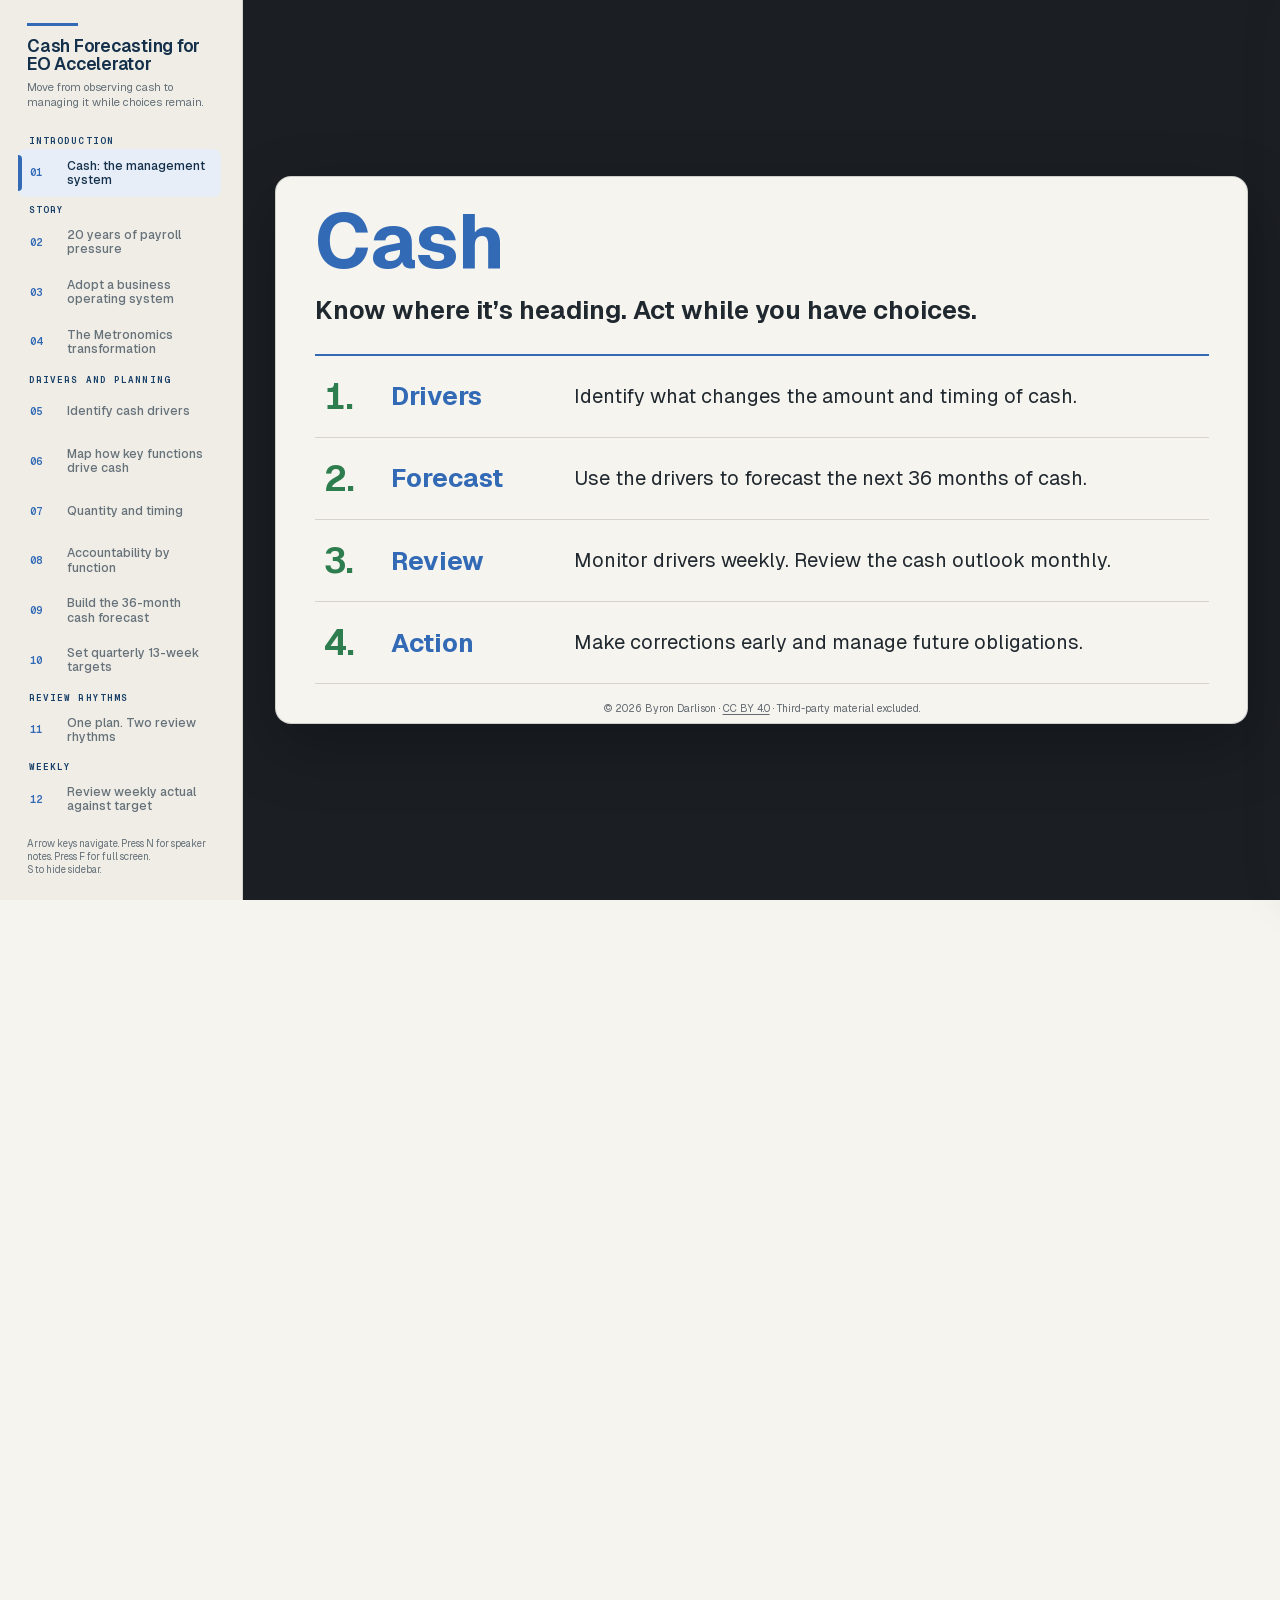
==== decks/eoa-cash/index.html @ a552bc70 "Initial public package: EOA Cash deck + framework placeholders. Port deck HTML/assets and speaker gu" ====
<!doctype html>
<html lang="en">
<head>
  <meta charset="utf-8">
  <meta name="viewport" content="width=device-width, initial-scale=1">
  <meta name="description" content="EO Accelerator presentation on proactive cash management by Byron Darlison.">
  <link rel="icon" href="data:,">
  <title>Cash Forecasting for EO Accelerator</title>
  <link rel="preload" href="./assets/fonts/geist-latin.woff2" as="font" type="font/woff2" crossorigin>
  <link rel="preload" href="./assets/fonts/geist-mono-latin.woff2" as="font" type="font/woff2" crossorigin>
  <style>
    @font-face {
      font-family: "Geist";
      src: url("./assets/fonts/geist-latin.woff2") format("woff2");
      font-style: normal;
      font-weight: 100 900;
      font-display: block;
    }

    @font-face {
      font-family: "Geist Mono";
      src: url("./assets/fonts/geist-mono-latin.woff2") format("woff2");
      font-style: normal;
      font-weight: 100 900;
      font-display: block;
    }

    /* ===========================================
       THEME
       =========================================== */
    :root {
      --ink: #333333;
      --ink-deep: #252525;
      --muted: #717171;
      --line: #d7d7d7;
      --line-soft: #eeeeee;
      --paper: #ffffff;
      --paper-soft: #fafafa;
      --blue: #326ab5;
      --blue-soft: #eaf0f8;
      --green: #54b570;
      --green-soft: #e8f5ec;
      --font-display: "Avenir Next", Avenir, "Helvetica Neue", sans-serif;
      --font-body: "Avenir Next", Avenir, "Helvetica Neue", sans-serif;
      --ease-out-expo: cubic-bezier(0.16, 1, 0.3, 1);
      --duration-normal: 420ms;
      --sidebar-width: clamp(14rem, 20vw, 18rem);
      --slide-padding: clamp(1rem, 4vw, 4rem);
      --content-gap: clamp(0.5rem, 2vw, 2rem);
      --element-gap: clamp(0.25rem, 1vw, 1rem);
      --title-size: clamp(1.85rem, 4.1vw, 3.7rem);
      --h2-size: clamp(1.35rem, 3vw, 2.6rem);
      --h3-size: clamp(1rem, 2.2vw, 1.65rem);
      --body-size: clamp(0.8rem, 1.45vw, 1.2rem);
      --small-size: clamp(0.67rem, 0.9vw, 0.86rem);
    }

    /* ===========================================
       RESET
       =========================================== */
    * { box-sizing: border-box; margin: 0; padding: 0; }

    body {
      background: var(--paper);
      color: var(--ink);
      font-family: var(--font-body);
      overscroll-behavior-y: none;
    }

    button { font: inherit; }

    /* ===========================================
       VIEWPORT FITTING: MANDATORY BASE STYLES
       Include this ENTIRE file in every presentation.
       These styles ensure slides fit exactly in the viewport.
       =========================================== */

    /* 1. Lock html/body to viewport */
    html, body {
        height: 100%;
        overflow-x: hidden;
    }

    html {
        scroll-snap-type: y mandatory;
        scroll-behavior: smooth;
    }

    /* 2. Each slide = exact viewport height */
    .slide {
        width: 100vw;
        height: 100vh;
        height: 100dvh; /* Dynamic viewport height for mobile browsers */
        overflow: hidden; /* CRITICAL: Prevent ANY overflow */
        scroll-snap-align: start;
        display: flex;
        flex-direction: column;
        position: relative;
    }

    /* 3. Content container with flex for centering */
    .slide-content {
        flex: 1;
        display: flex;
        flex-direction: column;
        justify-content: center;
        max-height: 100%;
        overflow: hidden; /* Double-protection against overflow */
        padding: var(--slide-padding);
    }

    /* 4. ALL typography uses clamp() for responsive scaling */
    :root {
        /* Titles scale from mobile to desktop */
        --title-size: clamp(1.5rem, 5vw, 4rem);
        --h2-size: clamp(1.25rem, 3.5vw, 2.5rem);
        --h3-size: clamp(1rem, 2.5vw, 1.75rem);

        /* Body text */
        --body-size: clamp(0.75rem, 1.5vw, 1.125rem);
        --small-size: clamp(0.65rem, 1vw, 0.875rem);

        /* Spacing scales with viewport */
        --slide-padding: clamp(1rem, 4vw, 4rem);
        --content-gap: clamp(0.5rem, 2vw, 2rem);
        --element-gap: clamp(0.25rem, 1vw, 1rem);
    }

    /* 5. Cards/containers use viewport-relative max sizes */
    .card, .container, .content-box {
        max-width: min(90vw, 1000px);
        max-height: min(80vh, 700px);
    }

    /* 6. Lists auto-scale with viewport */
    .feature-list, .bullet-list {
        gap: clamp(0.4rem, 1vh, 1rem);
    }

    .feature-list li, .bullet-list li {
        font-size: var(--body-size);
        line-height: 1.4;
    }

    /* 7. Grids adapt to available space */
    .grid {
        display: grid;
        grid-template-columns: repeat(auto-fit, minmax(min(100%, 250px), 1fr));
        gap: clamp(0.5rem, 1.5vw, 1rem);
    }

    /* 8. Images constrained to viewport */
    img, .image-container {
        max-width: 100%;
        max-height: min(50vh, 400px);
        object-fit: contain;
    }

    /* ===========================================
       RESPONSIVE BREAKPOINTS
       Aggressive scaling for smaller viewports
       =========================================== */

    /* Short viewports (< 700px height) */
    @media (max-height: 700px) {
        :root {
            --slide-padding: clamp(0.75rem, 3vw, 2rem);
            --content-gap: clamp(0.4rem, 1.5vw, 1rem);
            --title-size: clamp(1.25rem, 4.5vw, 2.5rem);
            --h2-size: clamp(1rem, 3vw, 1.75rem);
        }
    }

    /* Very short viewports (< 600px height) */
    @media (max-height: 600px) {
        :root {
            --slide-padding: clamp(0.5rem, 2.5vw, 1.5rem);
            --content-gap: clamp(0.3rem, 1vw, 0.75rem);
            --title-size: clamp(1.1rem, 4vw, 2rem);
            --body-size: clamp(0.7rem, 1.2vw, 0.95rem);
        }

        /* Hide non-essential elements */
        .nav-dots, .keyboard-hint, .decorative {
            display: none;
        }
    }

    /* Extremely short (landscape phones, < 500px height) */
    @media (max-height: 500px) {
        :root {
            --slide-padding: clamp(0.4rem, 2vw, 1rem);
            --title-size: clamp(1rem, 3.5vw, 1.5rem);
            --h2-size: clamp(0.9rem, 2.5vw, 1.25rem);
            --body-size: clamp(0.65rem, 1vw, 0.85rem);
        }
    }

    /* Narrow viewports (< 600px width) */
    @media (max-width: 600px) {
        :root {
            --title-size: clamp(1.25rem, 7vw, 2.5rem);
        }

        /* Stack grids vertically */
        .grid {
            grid-template-columns: 1fr;
        }
    }

    /* ===========================================
       REDUCED MOTION
       Respect user preferences
       =========================================== */
    @media (prefers-reduced-motion: reduce) {
        *, *::before, *::after {
            animation-duration: 0.01ms !important;
            transition-duration: 0.2s !important;
        }

        html {
            scroll-behavior: auto;
        }
    }

    /* ===========================================
       PRESENTATION FRAME
       =========================================== */
    .slide {
      background: var(--paper);
      isolation: isolate;
    }

    #presentation {
      width: calc(100vw - var(--sidebar-width));
      margin-left: var(--sidebar-width);
    }

    #presentation .slide { width: 100%; }

    .slide-content {
      width: min(100%, 100rem);
      margin: 0 auto;
      justify-content: flex-start;
      gap: clamp(0.35rem, 1.4vh, 1rem);
    }

    .brand-line {
      flex: 0 0 auto;
      width: clamp(3.5rem, 7vw, 5.8rem);
      height: clamp(0.28rem, 0.65vh, 0.48rem);
      background: var(--blue);
      margin-bottom: clamp(0.4rem, 1.2vh, 0.9rem);
    }

    .brand-line.green { background: var(--green); }

    .eyebrow {
      flex: 0 0 auto;
      color: var(--blue);
      font-size: clamp(0.62rem, 1.1vw, 0.98rem);
      font-weight: 800;
      letter-spacing: clamp(0.08em, 0.16vw, 0.16em);
      line-height: 1;
      text-transform: uppercase;
    }

    h1, h2, h3 { font-family: var(--font-display); }

    .slide-title {
      flex: 0 0 auto;
      max-width: min(94vw, 90rem);
      color: var(--ink);
      font-size: clamp(1.5rem, 3.7vw, 3.45rem);
      font-weight: 850;
      letter-spacing: clamp(-0.045em, -0.08vw, -0.02em);
      line-height: 0.98;
      text-wrap: balance;
    }

    .slide-stage {
      flex: 1 1 auto;
      min-height: 0;
      display: flex;
      align-items: center;
      justify-content: center;
      overflow: hidden;
      padding-block: clamp(0.2rem, 1vh, 0.8rem);
    }

    .slide-footer {
      flex: 0 0 auto;
      display: flex;
      align-items: center;
      justify-content: space-between;
      gap: clamp(0.5rem, 1vw, 1rem);
      color: var(--muted);
      font-size: clamp(0.58rem, 0.84vw, 0.78rem);
      font-weight: 750;
      letter-spacing: clamp(0.04em, 0.08vw, 0.08em);
      line-height: 1;
      text-transform: uppercase;
    }

    .slide-footer strong { color: var(--ink); }

    /* ===========================================
       ANIMATIONS
       =========================================== */
    .reveal,
    .reveal-left,
    .reveal-scale {
      opacity: 0;
      transition: opacity var(--duration-normal) var(--ease-out-expo), transform var(--duration-normal) var(--ease-out-expo);
      will-change: opacity, transform;
    }

    .reveal { transform: translateY(clamp(0.7rem, 2vh, 1.5rem)); }
    .reveal-left { transform: translateX(calc(-1 * clamp(0.9rem, 3vw, 2.8rem))); }
    .reveal-scale { transform: scale(0.94); }

    .slide.visible .reveal,
    .slide.visible .reveal-left,
    .slide.visible .reveal-scale {
      opacity: 1;
      transform: translate(0, 0) scale(1);
    }

    .delay-1 { transition-delay: 90ms; }
    .delay-2 { transition-delay: 180ms; }
    .delay-3 { transition-delay: 270ms; }
    .delay-4 { transition-delay: 360ms; }

    /* ===========================================
       SHARED VISUAL LANGUAGE
       =========================================== */
    .accent-blue { color: var(--blue); }
    .accent-green { color: var(--green); }
    .muted { color: var(--muted); }

    .support-line {
      color: var(--muted);
      font-size: clamp(0.9rem, 2vw, 1.55rem);
      font-weight: 650;
      line-height: 1.2;
      text-align: center;
      text-wrap: balance;
    }

    .big-number {
      color: var(--green);
      font-size: clamp(4.3rem, 12vw, 10.5rem);
      font-weight: 900;
      letter-spacing: clamp(-0.07em, -0.12vw, -0.04em);
      line-height: 0.8;
    }

    .big-label {
      color: var(--ink);
      font-size: clamp(1rem, 2.7vw, 2.15rem);
      font-weight: 800;
      line-height: 1.02;
      text-wrap: balance;
    }

    .arrow {
      color: var(--line);
      font-size: clamp(1.8rem, 5vw, 4.7rem);
      font-weight: 850;
      line-height: 1;
      text-align: center;
    }

    .arrow.green { color: var(--green); }

    .soft-rule {
      width: min(100%, 62rem);
      height: clamp(0.12rem, 0.3vh, 0.22rem);
      background: var(--line-soft);
    }

    .ask-line {
      color: var(--muted);
      font-size: clamp(0.75rem, 1.45vw, 1.05rem);
      font-weight: 750;
      line-height: 1.25;
      text-align: center;
    }

    /* ===========================================
       SLIDE 2: OPENING STORY
       =========================================== */
    .opening-grid {
      width: 100%;
      height: 100%;
      min-height: 0;
      display: grid;
      grid-template-columns: minmax(0, 0.96fr) minmax(0, 1.04fr);
      align-items: center;
      gap: clamp(0.8rem, 4vw, 4rem);
    }

    .opening-title {
      color: var(--ink);
      font-size: clamp(2rem, 5vw, 4.7rem);
      font-weight: 870;
      letter-spacing: clamp(-0.055em, -0.11vw, -0.028em);
      line-height: 0.92;
      text-wrap: balance;
    }

    .opening-art {
      width: 100%;
      max-height: min(57vh, 32rem);
      object-fit: contain;
    }

    /* ===========================================
       SLIDE 3: RESERVE OUTCOME
       =========================================== */
    .reserve-layout {
      width: min(100%, 78rem);
      display: grid;
      grid-template-columns: minmax(0, 0.82fr) minmax(0, 1.18fr);
      align-items: center;
      gap: clamp(1rem, 5vw, 5rem);
    }

    .reserve-metric { text-align: center; }

    .reserve-metric p {
      margin-top: clamp(0.65rem, 1.5vh, 1.1rem);
      font-size: clamp(1rem, 2.6vw, 2.05rem);
      font-weight: 800;
      line-height: 1.05;
    }

    .timeline {
      display: grid;
      gap: clamp(0.7rem, 2vh, 1.2rem);
      text-align: center;
    }

    .timeline-title {
      color: var(--blue);
      font-size: clamp(1.2rem, 2.5vw, 2rem);
      font-weight: 850;
    }

    .timeline-track {
      position: relative;
      height: clamp(2.5rem, 8vh, 5rem);
      display: flex;
      align-items: center;
      justify-content: space-between;
    }

    .timeline-track::before {
      content: "";
      position: absolute;
      inset-inline: clamp(0.8rem, 2vw, 1.5rem);
      top: 50%;
      height: clamp(0.22rem, 0.45vh, 0.38rem);
      background: var(--blue);
      transform: translateY(-50%);
      z-index: -1;
    }

    .timeline-dot {
      width: clamp(2rem, 4.4vw, 3.4rem);
      aspect-ratio: 1;
      border-radius: 50%;
      background: var(--blue);
      border: clamp(0.22rem, 0.45vw, 0.35rem) solid var(--paper);
      box-shadow: 0 0 0 clamp(0.12rem, 0.2vw, 0.2rem) var(--blue);
    }

    .timeline-dot.end {
      background: var(--green);
      box-shadow: 0 0 0 clamp(0.12rem, 0.2vw, 0.2rem) var(--green);
    }

    .timeline-labels {
      display: flex;
      justify-content: space-between;
      color: var(--muted);
      font-size: clamp(0.72rem, 1.2vw, 1rem);
      font-weight: 800;
      letter-spacing: clamp(0.04em, 0.08vw, 0.08em);
      text-transform: uppercase;
    }

    .timeline-labels strong { color: var(--green); }

    /* ===========================================
       SLIDES 3-5: CAUSAL CHAINS
       =========================================== */
    .causal-chain,
    .model-chain,
    .review-chain {
      width: min(100%, 82rem);
      display: grid;
      align-items: center;
      justify-content: center;
      gap: clamp(0.35rem, 1.8vw, 1.5rem);
    }

    .causal-chain { grid-template-columns: minmax(0, 1fr) auto minmax(0, 1.15fr) auto minmax(0, 1fr); }
    .model-chain { grid-template-columns: repeat(7, auto); }
    .review-chain { grid-template-columns: minmax(0, 1fr) auto minmax(0, 1fr) auto minmax(0, 1.25fr); }

    .chain-node {
      min-width: 0;
      display: grid;
      gap: clamp(0.35rem, 1vh, 0.75rem);
      text-align: center;
    }

    .chain-node strong {
      color: var(--ink);
      font-size: clamp(0.95rem, 2.25vw, 1.85rem);
      font-weight: 850;
      line-height: 1.02;
      text-wrap: balance;
    }

    .chain-node span {
      color: var(--muted);
      font-size: clamp(0.68rem, 1.2vw, 1rem);
      font-weight: 650;
      line-height: 1.2;
      text-wrap: balance;
    }

    .forecast-node {
      padding: clamp(0.85rem, 2vw, 1.6rem);
      border: clamp(0.12rem, 0.2vw, 0.18rem) solid var(--blue);
      border-radius: clamp(0.8rem, 2vw, 1.4rem);
      background: var(--blue-soft);
    }

    .forecast-node strong { color: var(--blue); }
    .forecast-node span { color: var(--green); font-weight: 800; }

    .model-word {
      display: grid;
      gap: clamp(0.25rem, 0.75vh, 0.55rem);
      text-align: center;
    }

    .model-word strong {
      font-size: clamp(0.9rem, 2vw, 1.62rem);
      font-weight: 900;
      line-height: 1;
    }

    .model-word span {
      color: var(--muted);
      font-size: clamp(0.58rem, 0.98vw, 0.82rem);
      font-weight: 650;
      line-height: 1.15;
    }

    /* ===========================================
       SLIDE 6: DRIVER DEFINITION
       =========================================== */
    .driver-layout {
      width: min(100%, 76rem);
      display: grid;
      grid-template-columns: minmax(0, 0.82fr) minmax(0, 1.18fr);
      align-items: center;
      gap: clamp(1.1rem, 5vw, 5.5rem);
    }

    .driver-definition {
      display: grid;
      gap: clamp(0.35rem, 1vh, 0.7rem);
    }

    .driver-definition strong {
      color: var(--blue);
      font-size: clamp(2.2rem, 6vw, 5.3rem);
      font-weight: 900;
      line-height: 0.88;
    }

    .driver-definition span {
      color: var(--green);
      font-size: clamp(1.15rem, 3vw, 2.3rem);
      font-weight: 850;
      line-height: 1;
    }

    .driver-examples {
      display: grid;
      gap: clamp(0.55rem, 1.5vh, 1rem);
    }

    .driver-example {
      display: grid;
      grid-template-columns: auto 1fr;
      align-items: center;
      gap: clamp(0.6rem, 1.6vw, 1.1rem);
      color: var(--ink);
      font-size: clamp(0.95rem, 2.2vw, 1.72rem);
      font-weight: 800;
    }

    .driver-dot {
      width: clamp(0.75rem, 1.6vw, 1.2rem);
      aspect-ratio: 1;
      border-radius: 50%;
      background: var(--blue);
    }

    .driver-example:last-child .driver-dot { background: var(--green); }

    /* ===========================================
       SLIDE 8: AMOUNT AND TIMING
       =========================================== */
    .amount-timing {
      width: min(100%, 76rem);
      display: grid;
      grid-template-columns: 1fr clamp(0.16rem, 0.35vw, 0.28rem) 1fr;
      align-items: stretch;
      gap: clamp(1rem, 4vw, 4rem);
    }

    .amount-timing .divider { background: var(--line); }

    .amount-column {
      display: grid;
      align-content: center;
      justify-items: center;
      gap: clamp(0.55rem, 1.5vh, 1rem);
      text-align: center;
    }

    .amount-column h3 {
      font-size: clamp(2.2rem, 6vw, 5rem);
      font-weight: 900;
      line-height: 0.9;
    }

    .amount-column strong {
      font-size: clamp(1.05rem, 2.6vw, 2rem);
      font-weight: 850;
    }

    .amount-column p {
      color: var(--muted);
      font-size: clamp(0.78rem, 1.6vw, 1.2rem);
      font-weight: 650;
    }

    /* ===========================================
       SLIDE 9: DRIVER TO FORECAST
       =========================================== */
    .assumption-layout {
      width: min(100%, 76rem);
      display: grid;
      grid-template-columns: minmax(0, 0.65fr) auto minmax(0, 1.35fr);
      align-items: center;
      gap: clamp(0.6rem, 4vw, 3.8rem);
    }

    .days-target { text-align: center; }
    .days-target .big-number { color: var(--blue); }
    .days-target span {
      display: block;
      color: var(--muted);
      font-size: clamp(0.78rem, 1.5vw, 1.1rem);
      font-weight: 800;
      letter-spacing: clamp(0.05em, 0.1vw, 0.09em);
      text-transform: uppercase;
    }

    .forecast-result {
      padding: clamp(1rem, 3vw, 2.5rem);
      border: clamp(0.12rem, 0.24vw, 0.2rem) solid var(--blue);
      border-radius: clamp(0.9rem, 2.5vw, 1.8rem);
      background: var(--blue-soft);
      text-align: center;
    }

    .forecast-result strong {
      display: block;
      font-size: clamp(1.25rem, 3.4vw, 2.7rem);
      font-weight: 880;
      line-height: 1.02;
      text-wrap: balance;
    }

    .forecast-result span {
      display: block;
      margin-top: clamp(0.55rem, 1.5vh, 1rem);
      color: var(--green);
      font-size: clamp(0.75rem, 1.45vw, 1.05rem);
      font-weight: 850;
      line-height: 1.2;
    }

    /* ===========================================
       SLIDE 12: WEEKLY DRIVER REVIEW
       =========================================== */
    .three-views {
      width: min(100%, 82rem);
      display: grid;
      grid-template-columns: repeat(3, minmax(0, 1fr));
      gap: clamp(0.6rem, 2vw, 1.6rem);
    }

    .view {
      min-width: 0;
      min-height: clamp(8rem, 28vh, 14rem);
      display: grid;
      align-content: center;
      gap: clamp(0.8rem, 2vh, 1.25rem);
      padding: clamp(0.9rem, 2.5vw, 2rem);
      border: clamp(0.08rem, 0.16vw, 0.14rem) solid var(--line);
      border-radius: clamp(0.8rem, 2vw, 1.4rem);
      background: var(--paper-soft);
      text-align: center;
    }

    .view.rolling {
      border-color: var(--blue);
      background: var(--blue-soft);
    }

    .view h3 {
      color: var(--muted);
      font-size: clamp(1.1rem, 2.6vw, 2.1rem);
      font-weight: 900;
    }

    .view.rolling h3 { color: var(--blue); }

    .view p {
      font-size: clamp(0.9rem, 1.8vw, 1.35rem);
      font-weight: 780;
      line-height: 1.15;
      text-wrap: balance;
    }

    /* ===========================================
       SLIDES 11-12: COLLECTION SERIES
       =========================================== */
    .variance-layout {
      width: min(100%, 72rem);
      display: grid;
      grid-template-columns: 1fr clamp(0.16rem, 0.35vw, 0.28rem) 1fr minmax(0, 0.72fr);
      align-items: center;
      gap: clamp(1rem, 4vw, 3.5rem);
      text-align: center;
    }

    .variance-divider { align-self: stretch; background: var(--line); }

    .variance-metric span,
    .trend-point span {
      display: block;
      color: var(--muted);
      font-size: clamp(0.68rem, 1.25vw, 0.95rem);
      font-weight: 800;
      letter-spacing: clamp(0.05em, 0.09vw, 0.08em);
      text-transform: uppercase;
    }

    .variance-metric strong {
      display: block;
      margin-block: clamp(0.2rem, 0.8vh, 0.5rem);
      font-size: clamp(4.1rem, 10vw, 8rem);
      font-weight: 900;
      line-height: 0.85;
    }

    .variance-metric small {
      color: var(--muted);
      font-size: clamp(0.78rem, 1.5vw, 1.1rem);
      font-weight: 700;
    }

    .variance-gap {
      color: var(--green);
      font-size: clamp(1.2rem, 3.2vw, 2.5rem);
      font-weight: 900;
      line-height: 1;
    }

    .trend {
      width: min(100%, 78rem);
      display: grid;
      grid-template-columns: repeat(5, auto);
      align-items: center;
      justify-content: center;
      gap: clamp(0.5rem, 3vw, 2.7rem);
    }

    .trend-point {
      display: grid;
      justify-items: center;
      gap: clamp(0.4rem, 1vh, 0.7rem);
    }

    .trend-circle {
      width: clamp(6.2rem, 15vw, 10rem);
      aspect-ratio: 1;
      display: grid;
      place-items: center;
      border: clamp(0.2rem, 0.4vw, 0.34rem) solid var(--ink);
      border-radius: 50%;
      background: var(--paper-soft);
      color: var(--ink);
      font-size: clamp(2.6rem, 6.2vw, 5.1rem);
      font-weight: 900;
      line-height: 1;
    }

    .trend-point.mid .trend-circle { border-color: var(--blue); color: var(--blue); }
    .trend-point.end .trend-circle { border-color: var(--green); background: var(--green-soft); color: var(--green); }

    .target-caption {
      width: min(100%, 78rem);
      margin-inline: auto;
      padding-top: clamp(0.35rem, 0.8vh, 0.6rem);
      border-top: clamp(0.12rem, 0.24vw, 0.2rem) solid var(--blue-soft);
      color: var(--blue);
      font-size: clamp(0.8rem, 1.6vw, 1.2rem);
      font-weight: 850;
      text-align: center;
    }

    /* ===========================================
       SLIDE 16: MONTHLY REVIEW
       =========================================== */
    .monthly-chain {
      width: min(100%, 82rem);
      display: grid;
      grid-template-columns: minmax(0, 0.72fr) auto minmax(0, 1.5fr) auto minmax(0, 0.82fr);
      align-items: center;
      gap: clamp(0.45rem, 2vw, 1.6rem);
    }

    .monthly-node {
      text-align: center;
      font-size: clamp(0.95rem, 2.1vw, 1.65rem);
      font-weight: 880;
      line-height: 1.05;
      text-wrap: balance;
    }

    .monthly-review-box {
      padding: clamp(1rem, 2.5vw, 2rem);
      border: clamp(0.12rem, 0.22vw, 0.18rem) solid var(--blue);
      border-radius: clamp(0.8rem, 2vw, 1.4rem);
      background: var(--blue-soft);
      text-align: center;
    }

    .monthly-review-box strong {
      display: block;
      color: var(--blue);
      font-size: clamp(0.85rem, 1.7vw, 1.3rem);
      font-weight: 900;
      letter-spacing: clamp(0.03em, 0.08vw, 0.07em);
    }

    .monthly-review-box span {
      display: block;
      margin-top: clamp(0.7rem, 1.8vh, 1.1rem);
      font-size: clamp(1rem, 2.4vw, 1.85rem);
      font-weight: 850;
      line-height: 1.08;
    }

    /* ===========================================
       SLIDES 14-15: CONSEQUENCE AND DECISION
       =========================================== */
    .cash-consequence {
      display: grid;
      justify-items: center;
      gap: clamp(0.7rem, 2vh, 1.25rem);
      text-align: center;
    }

    .cash-consequence .big-number { font-size: clamp(4rem, 13vw, 11rem); }

    .cash-consequence .forecast-label {
      color: var(--ink);
      font-size: clamp(1rem, 2.4vw, 1.8rem);
      font-weight: 900;
      letter-spacing: clamp(0.03em, 0.09vw, 0.08em);
      text-transform: uppercase;
    }

    .decision-layout {
      width: min(100%, 72rem);
      display: grid;
      grid-template-columns: auto minmax(0, 1fr);
      align-items: center;
      gap: clamp(1.2rem, 5vw, 4.5rem);
    }

    .decision-check {
      width: clamp(7.5rem, 18vw, 12rem);
      aspect-ratio: 1;
      display: grid;
      place-items: center;
      border: clamp(0.22rem, 0.45vw, 0.38rem) solid var(--green);
      border-radius: 50%;
      background: var(--green-soft);
      color: var(--green);
      font-size: clamp(4rem, 10vw, 8rem);
      font-weight: 900;
      line-height: 1;
    }

    .decision-copy {
      display: grid;
      gap: clamp(0.65rem, 1.8vh, 1.15rem);
    }

    .decision-copy strong {
      color: var(--ink);
      font-size: clamp(1.7rem, 4.5vw, 3.7rem);
      font-weight: 900;
      line-height: 0.95;
    }

    .decision-copy p {
      color: var(--blue);
      font-size: clamp(0.9rem, 2vw, 1.45rem);
      font-weight: 820;
      line-height: 1.18;
    }

    .decision-copy span {
      color: var(--muted);
      font-size: clamp(0.75rem, 1.45vw, 1.05rem);
      font-weight: 650;
      line-height: 1.2;
    }

    /* ===========================================
       SLIDE 19: CHOICES
       =========================================== */
    .choices-layout {
      width: min(100%, 84rem);
      display: grid;
      grid-template-columns: minmax(0, 0.62fr) minmax(0, 1.38fr);
      align-items: center;
      gap: clamp(1rem, 4vw, 3.5rem);
    }

    .choice-list {
      display: grid;
      gap: clamp(0.55rem, 1.6vh, 1rem);
    }

    .choice-list strong {
      font-size: clamp(1.05rem, 2.7vw, 2.15rem);
      font-weight: 900;
      line-height: 1;
    }

    .choice-art {
      width: 100%;
      max-height: min(47vh, 25rem);
      object-fit: contain;
    }

    /* ===========================================
       SLIDES 17-19: STORY RESOLUTION, READING, AND CLOSE
       =========================================== */
    .bookends {
      width: min(100%, 78rem);
      display: grid;
      grid-template-columns: minmax(0, 1fr) auto minmax(0, 1fr);
      align-items: center;
      gap: clamp(0.8rem, 4vw, 3.5rem);
    }

    .bookend {
      font-size: clamp(1.35rem, 3.5vw, 2.9rem);
      font-weight: 900;
      line-height: 0.98;
      text-align: center;
      text-wrap: balance;
    }

    .closing-slide .slide-content { justify-content: center; align-items: center; text-align: center; }
    .closing-slide .brand-line { align-self: flex-start; }
    .closing-slide .eyebrow { align-self: flex-start; }

    .closing-title {
      max-width: min(92vw, 70rem);
      color: var(--ink);
      font-size: clamp(2.25rem, 6.4vw, 5.5rem);
      font-weight: 900;
      letter-spacing: clamp(-0.055em, -0.11vw, -0.028em);
      line-height: 0.94;
      text-wrap: balance;
    }

    .closing-model {
      color: var(--blue);
      font-size: clamp(0.85rem, 2.2vw, 1.65rem);
      font-weight: 900;
      letter-spacing: clamp(0.02em, 0.05vw, 0.05em);
      line-height: 1.2;
    }

    .closing-cadence {
      color: var(--green);
      font-size: clamp(0.72rem, 1.55vw, 1.1rem);
      font-weight: 850;
      line-height: 1.25;
    }

    /* ===========================================
       RESPONSIVE SIDEBAR NAVIGATION
       =========================================== */
    .slide-sidebar {
      position: fixed;
      inset: 0 auto 0 0;
      width: var(--sidebar-width);
      display: grid;
      grid-template-rows: auto minmax(0, 1fr) auto;
      gap: clamp(0.55rem, 1.4vh, 1rem);
      padding: clamp(1rem, 2vw, 1.7rem);
      background: var(--paper-soft);
      border-right: 1px solid var(--line);
      z-index: 1100;
    }

    .sidebar-head {
      display: grid;
      gap: clamp(0.28rem, 0.8vh, 0.55rem);
    }

    .sidebar-head::before {
      content: "";
      width: clamp(3rem, 5vw, 4.5rem);
      height: clamp(0.24rem, 0.55vh, 0.4rem);
      margin-bottom: clamp(0.3rem, 0.7vh, 0.55rem);
      background: var(--blue);
    }

    .sidebar-head h1 {
      color: var(--ink);
      font-size: clamp(1rem, 1.55vw, 1.35rem);
      font-weight: 900;
      letter-spacing: clamp(-0.035em, -0.05vw, -0.02em);
      line-height: 1;
    }

    .sidebar-head p {
      color: var(--muted);
      font-size: clamp(0.65rem, 0.86vw, 0.78rem);
      font-weight: 650;
      line-height: 1.25;
    }

    .sidebar-nav {
      min-height: 0;
      display: grid;
      align-content: start;
      gap: clamp(0.12rem, 0.3vh, 0.24rem);
      overflow-y: auto;
      overscroll-behavior: contain;
      scrollbar-width: thin;
    }

    .sidebar-link {
      width: 100%;
      display: grid;
      grid-template-columns: clamp(1.45rem, 2.6vw, 2rem) minmax(0, 1fr);
      align-items: center;
      gap: clamp(0.35rem, 0.7vw, 0.55rem);
      padding: clamp(0.28rem, 0.5vh, 0.42rem) clamp(0.35rem, 0.7vw, 0.55rem);
      border: 0;
      border-radius: clamp(0.35rem, 0.7vw, 0.55rem);
      background: transparent;
      color: var(--muted);
      cursor: pointer;
      text-align: left;
      transition: color 160ms ease, background 160ms ease, transform 160ms ease;
    }

    .sidebar-link:hover,
    .sidebar-link:focus-visible {
      background: var(--blue-soft);
      color: var(--blue);
      outline: none;
      transform: translateX(clamp(0.08rem, 0.18vw, 0.16rem));
    }

    .sidebar-link.active {
      background: var(--blue-soft);
      color: var(--ink);
    }

    .sidebar-link .sidebar-number {
      color: var(--blue);
      font-size: clamp(0.6rem, 0.78vw, 0.72rem);
      font-weight: 900;
      letter-spacing: clamp(0.03em, 0.06vw, 0.06em);
    }

    .sidebar-link .sidebar-label {
      overflow: hidden;
      font-size: clamp(0.64rem, 0.83vw, 0.76rem);
      font-weight: 720;
      line-height: 1.08;
      text-overflow: ellipsis;
      white-space: nowrap;
    }

    .sidebar-help {
      color: var(--muted);
      font-size: clamp(0.58rem, 0.74vw, 0.7rem);
      font-weight: 650;
      line-height: 1.35;
    }

    .sidebar-toggle {
      position: fixed;
      left: clamp(0.55rem, 1.5vw, 1rem);
      top: clamp(0.55rem, 1.5vh, 1rem);
      width: clamp(2.3rem, 5vw, 3rem);
      aspect-ratio: 1;
      display: none;
      place-items: center;
      border: 1px solid rgba(51, 51, 51, 0.13);
      border-radius: 50%;
      background: rgba(255, 255, 255, 0.95);
      box-shadow: 0 clamp(0.2rem, 0.7vh, 0.45rem) clamp(0.8rem, 2vw, 1.4rem) rgba(51, 51, 51, 0.1);
      color: var(--ink);
      cursor: pointer;
      font-size: clamp(1rem, 2vw, 1.3rem);
      font-weight: 900;
      z-index: 1150;
    }

    .sidebar-backdrop {
      position: fixed;
      inset: 0;
      display: none;
      background: rgba(37, 37, 37, 0.32);
      opacity: 0;
      transition: opacity 180ms ease;
      z-index: 1050;
    }

    .sidebar-backdrop.visible { opacity: 1; }

    /* ===========================================
       CONTROLS AND NOTES
       =========================================== */
    .progress-track {
      position: fixed;
      inset: 0 0 auto 0;
      height: clamp(0.16rem, 0.35vh, 0.3rem);
      background: transparent;
      z-index: 1000;
      pointer-events: none;
    }

    .progress-bar {
      width: 0;
      height: 100%;
      background: linear-gradient(90deg, var(--blue), var(--green));
      transition: width 220ms ease;
    }

    .controls {
      position: fixed;
      left: calc(var(--sidebar-width) + ((100vw - var(--sidebar-width)) / 2));
      bottom: clamp(0.45rem, 1.5vh, 1rem);
      display: flex;
      align-items: center;
      gap: clamp(0.4rem, 1vw, 0.75rem);
      padding: clamp(0.28rem, 0.65vw, 0.48rem);
      border: 1px solid rgba(51, 51, 51, 0.13);
      border-radius: clamp(1.3rem, 3vw, 2.3rem);
      background: rgba(255, 255, 255, 0.94);
      box-shadow: 0 clamp(0.3rem, 1vh, 0.65rem) clamp(1.2rem, 3vw, 2.4rem) rgba(51, 51, 51, 0.1);
      transform: translateX(-50%);
      z-index: 1000;
      backdrop-filter: blur(10px);
    }

    .control-button {
      width: clamp(2rem, 3.8vw, 2.8rem);
      aspect-ratio: 1;
      border: 0;
      border-radius: 50%;
      background: transparent;
      color: var(--ink);
      cursor: pointer;
      font-size: clamp(0.95rem, 1.8vw, 1.3rem);
      font-weight: 900;
    }

    .control-button:hover,
    .control-button:focus-visible {
      background: var(--blue-soft);
      color: var(--blue);
      outline: none;
    }

    .control-count {
      min-width: clamp(3.6rem, 6vw, 4.6rem);
      color: var(--muted);
      font-size: clamp(0.66rem, 1vw, 0.82rem);
      font-weight: 800;
      text-align: center;
    }

    .nav-dots {
      position: fixed;
      right: clamp(0.5rem, 1.4vw, 1rem);
      top: 50%;
      display: grid;
      gap: clamp(0.16rem, 0.45vh, 0.3rem);
      transform: translateY(-50%);
      z-index: 999;
    }

    .nav-dot {
      width: clamp(0.34rem, 0.7vw, 0.52rem);
      aspect-ratio: 1;
      border: 0;
      border-radius: 50%;
      background: var(--line);
      cursor: pointer;
      transition: transform 180ms ease, background 180ms ease;
    }

    .nav-dot.active { background: var(--blue); transform: scale(1.55); }
    .nav-dot:last-child.active { background: var(--green); }

    .notes-panel {
      position: fixed;
      inset: 0 0 0 auto;
      width: min(34rem, 92vw);
      display: grid;
      grid-template-rows: auto 1fr;
      gap: clamp(0.6rem, 1.5vh, 1rem);
      padding: clamp(1rem, 3vw, 2rem);
      background: rgba(255, 255, 255, 0.98);
      border-left: 1px solid var(--line);
      box-shadow: calc(-1 * clamp(0.4rem, 1vw, 0.8rem)) 0 clamp(1.4rem, 4vw, 3rem) rgba(51, 51, 51, 0.12);
      transform: translateX(104%);
      transition: transform 260ms var(--ease-out-expo);
      z-index: 1200;
    }

    .notes-panel.open { transform: translateX(0); }

    .notes-header {
      display: flex;
      align-items: center;
      justify-content: space-between;
      gap: clamp(0.6rem, 1vw, 1rem);
    }

    .notes-header h2 {
      color: var(--ink);
      font-size: clamp(1rem, 2vw, 1.4rem);
      font-weight: 850;
    }

    .notes-close {
      width: clamp(2rem, 3.8vw, 2.8rem);
      aspect-ratio: 1;
      border: 0;
      border-radius: 50%;
      background: var(--paper-soft);
      color: var(--ink);
      cursor: pointer;
      font-weight: 900;
    }

    .notes-body {
      overflow: auto;
      padding-right: clamp(0.25rem, 0.6vw, 0.5rem);
      color: var(--ink);
      font-size: clamp(0.78rem, 1.2vw, 1rem);
      line-height: 1.45;
    }

    .notes-body p + p { margin-top: clamp(0.5rem, 1vh, 0.8rem); }
    .speaker-notes { display: none; }

    /* ===========================================
       NARROW AND SHORT VIEWPORTS
       =========================================== */
    @media (max-width: 760px) {
      .slide-content { gap: clamp(0.25rem, 0.9vh, 0.6rem); }
      .opening-grid,
      .reserve-layout,
      .driver-layout,
      .choices-layout {
        grid-template-columns: 1fr;
        justify-items: center;
        gap: clamp(0.4rem, 1.2vh, 0.8rem);
      }

      .opening-title { text-align: center; }
      .opening-art { max-height: min(31vh, 16rem); }
      .reserve-metric p { max-width: min(84vw, 26rem); }
      .timeline { width: min(82vw, 31rem); }
      .driver-definition { justify-items: center; text-align: center; }
      .driver-examples { width: min(82vw, 28rem); }
      .choice-list { grid-template-columns: repeat(2, minmax(0, 1fr)); width: min(84vw, 30rem); text-align: center; }
      .choice-art { max-height: min(30vh, 15rem); }

      .causal-chain,
      .review-chain,
      .monthly-chain {
        grid-template-columns: minmax(0, 1fr) auto minmax(0, 1fr);
        grid-template-rows: auto auto;
      }

      .causal-chain > :nth-child(4),
      .review-chain > :nth-child(4),
      .monthly-chain > :nth-child(4) { display: none; }

      .causal-chain > :nth-child(5),
      .review-chain > :nth-child(5),
      .monthly-chain > :nth-child(5) { grid-column: 1 / -1; }

      .model-chain { grid-template-columns: repeat(7, auto); gap: clamp(0.1rem, 0.8vw, 0.4rem); }
      .model-word span { display: none; }
      .three-views { gap: clamp(0.3rem, 1vw, 0.55rem); }
      .view { min-height: clamp(6.2rem, 22vh, 8.5rem); padding: clamp(0.5rem, 1.5vw, 0.8rem); }
      .amount-timing { width: min(100%, 34rem); gap: clamp(0.45rem, 2vw, 0.8rem); }
      .assumption-layout { gap: clamp(0.35rem, 1.8vw, 0.75rem); }
      .variance-layout { grid-template-columns: 1fr clamp(0.12rem, 0.25vw, 0.18rem) 1fr; }
      .variance-gap { grid-column: 1 / -1; }
      .trend { gap: clamp(0.2rem, 1.3vw, 0.55rem); }
      .trend-circle { width: clamp(4.5rem, 20vw, 7rem); }
      .decision-layout { grid-template-columns: auto minmax(0, 1fr); gap: clamp(0.8rem, 3vw, 1.5rem); }
      .bookends { gap: clamp(0.35rem, 1.8vw, 0.8rem); }
      .nav-dots { display: none; }
    }

    @media (max-width: 1023px) {
      #presentation {
        width: 100vw;
        margin-left: 0;
      }

      #presentation .slide { width: 100vw; }
      .brand-line,
      .eyebrow { margin-left: clamp(2.75rem, 6vw, 3.75rem); }

      .slide-sidebar {
        width: min(19rem, 86vw);
        transform: translateX(-104%);
        transition: transform 240ms var(--ease-out-expo);
      }

      .slide-sidebar.open { transform: translateX(0); }
      .sidebar-toggle { display: grid; }
      .sidebar-backdrop { display: block; pointer-events: none; }
      .sidebar-backdrop.visible { pointer-events: auto; }
      .controls { left: 50%; }
      body.sidebar-open { overflow: hidden; }
    }

    @media (max-width: 480px) {
      .slide-footer span { display: none; }
    }

    @media (max-height: 700px) {
      .slide-title { font-size: clamp(1.28rem, 3.2vw, 2.65rem); }
      .opening-title { font-size: clamp(1.8rem, 4.6vw, 3.9rem); }
      .opening-art { max-height: min(48vh, 22rem); }
      .slide-footer { font-size: clamp(0.52rem, 0.72vw, 0.68rem); }
      .controls { bottom: clamp(0.25rem, 0.7vh, 0.45rem); }
      .cash-consequence .big-number { font-size: clamp(3.5rem, 11vw, 8rem); }
    }

    @media (max-height: 560px) {
      .slide-footer { display: none; }
      .slide-stage { padding-block: 0; }
      .brand-line { margin-bottom: clamp(0.2rem, 0.45vh, 0.35rem); }
      .view { min-height: clamp(5rem, 25vh, 7rem); }
      .support-line, .ask-line { font-size: clamp(0.66rem, 1.25vw, 0.88rem); }
      .opening-art { max-height: min(42vh, 15rem); }
      .choice-art { max-height: min(39vh, 14rem); }
    }

    /* ===========================================
       VISUAL SYSTEM 2.0
       Operator's fieldbook: analytical teaching with human story bookends.
       =========================================== */
    :root {
      --ink: #20282f;
      --ink-deep: #132f4a;
      --muted: #66717a;
      --line: #d6d3ca;
      --line-soft: #e8e4db;
      --paper: #f6f4ef;
      --paper-soft: #efede6;
      --surface: #ffffff;
      --blue: #326ab6;
      --blue-deep: #173f68;
      --blue-soft: #e7eef8;
      --green: #54b570;
      --green-text: #2e7d4f;
      --green-soft: #e4f2e8;
      --gap: #a94f1f;
      --gap-soft: #f6e8df;
      --font-display: "Geist", sans-serif;
      --font-story: "Geist", sans-serif;
      --font-body: "Geist", sans-serif;
      --font-mono: "Geist Mono", monospace;
      --sidebar-width: clamp(15rem, 19vw, 15.5rem);
      --canvas-pad: clamp(2rem, 4.375vw, 3.5rem);
      --stage-gap: clamp(1rem, 2.5vw, 2.25rem);
    }

    body {
      background: var(--paper);
      color: var(--ink);
      font-family: var(--font-body);
      font-weight: 400;
    }

    .slide {
      background: var(--paper);
    }

    .slide::before {
      content: "";
      position: absolute;
      inset: 0 auto 0 0;
      width: clamp(0.2rem, 0.36vw, 0.3rem);
      background: var(--blue);
      opacity: 0;
      z-index: -1;
    }

    #presentation {
      width: calc(100vw - var(--sidebar-width));
      margin-left: var(--sidebar-width);
    }

    #presentation .slide {
      width: 100%;
    }

    .slide-content {
      width: 100%;
      max-width: none;
      margin: 0;
      padding: clamp(1.35rem, 3.2vh, 2rem) var(--canvas-pad) clamp(1.25rem, 2.8vh, 1.85rem);
      justify-content: flex-start;
      gap: clamp(0.45rem, 1.1vh, 0.8rem);
    }

    .brand-line {
      width: clamp(2.4rem, 4.2vw, 3.4rem);
      height: clamp(0.2rem, 0.36vh, 0.28rem);
      margin-bottom: clamp(0.15rem, 0.35vh, 0.3rem);
      background: var(--blue);
    }

    .eyebrow {
      color: var(--blue-deep);
      font-family: var(--font-mono);
      font-size: clamp(0.64rem, 0.82vw, 0.75rem);
      font-weight: 600;
      letter-spacing: clamp(0.06em, 0.1vw, 0.1em);
      line-height: 1.2;
    }

    h1,
    h2,
    h3 {
      font-family: var(--font-display);
    }

    .slide-title {
      max-width: min(100%, 58rem);
      color: var(--ink);
      font-size: clamp(2rem, 4.15vw, 3.75rem);
      font-weight: 600;
      letter-spacing: clamp(-0.018em, -0.025vw, -0.012em);
      line-height: 1.02;
      text-wrap: balance;
    }

    .slide-stage {
      width: 100%;
      flex: 1 1 auto;
      min-height: 0;
      align-items: center;
      justify-content: center;
      overflow: hidden;
      padding-block: clamp(0.5rem, 1.4vh, 1rem);
    }

    .slide-footer {
      display: none;
    }

    .support-line,
    .ask-line,
    .target-caption {
      color: var(--muted);
      font-size: clamp(1rem, 1.9vw, 1.5rem);
      font-weight: 500;
      line-height: 1.25;
      text-align: left;
    }

    .support-line,
    .ask-line {
      padding-left: clamp(0.8rem, 1.5vw, 1.2rem);
      border-left: clamp(0.18rem, 0.3vw, 0.25rem) solid var(--line);
    }

    .slide-content > .support-line,
    .slide-content > .ask-line,
    .slide-content > .target-caption {
      max-width: calc(100% - clamp(9.75rem, 15vw, 10.75rem));
    }

    .accent-green {
      color: var(--green-text);
    }

    .accent-blue {
      color: var(--blue);
    }

    .arrow {
      color: var(--line);
      font-family: var(--font-display);
      font-size: clamp(1.8rem, 3.6vw, 3.2rem);
      font-weight: 600;
    }

    .arrow.green {
      color: var(--green);
    }

    .assumption-arrow::before {
      content: "→";
    }

    .big-number {
      color: var(--green-text);
      font-family: var(--font-display);
      font-size: clamp(4.8rem, 11vw, 8.8rem);
      font-weight: 700;
      letter-spacing: clamp(-0.045em, -0.07vw, -0.025em);
      line-height: 0.86;
      font-variant-numeric: tabular-nums;
    }

    /* Story slides */
    #slide-2 .slide-content {
      padding: clamp(1.35rem, 3vh, 2rem) clamp(1.4rem, 3.5vw, 3rem);
    }

    #slide-2 .brand-line,
    #slide-2 .eyebrow {
      display: none;
    }

    .opening-grid {
      position: relative;
      width: 100%;
      height: 100%;
      display: grid;
      grid-template-columns: minmax(0, 0.88fr) minmax(0, 1.12fr);
      align-items: stretch;
      gap: 0;
      overflow: hidden;
      border: clamp(0.08rem, 0.12vw, 0.1rem) solid var(--line);
      border-radius: clamp(0.8rem, 1.5vw, 1.2rem);
      background: var(--surface);
    }

    .opening-grid::before {
      content: "";
      position: absolute;
      inset: 0 auto 0 0;
      width: clamp(0.45rem, 0.7vw, 0.6rem);
      background: var(--blue);
      z-index: 2;
    }

    .opening-title {
      position: relative;
      z-index: 1;
      align-self: stretch;
      display: flex;
      align-items: center;
      padding: clamp(1.6rem, 4vw, 3.4rem) clamp(1.4rem, 3.2vw, 2.8rem);
      background: var(--blue-soft);
      color: var(--ink-deep);
      font-family: var(--font-story);
      font-size: clamp(2.2rem, 4.35vw, 4rem);
      font-weight: 600;
      letter-spacing: clamp(-0.02em, -0.028vw, -0.012em);
      line-height: 1.03;
      text-wrap: balance;
    }

    .opening-art {
      width: 100%;
      height: 100%;
      max-height: none;
      object-fit: cover;
      object-position: center;
      background: var(--surface);
    }

    .metronomics-hero {
      width: 100%;
      min-height: clamp(15rem, 43vh, 21rem);
      display: grid;
      place-items: center;
      padding: clamp(2rem, 5vw, 4rem);
      border-radius: clamp(0.7rem, 1.4vw, 1.1rem);
      border-left: clamp(0.4rem, 0.7vw, 0.58rem) solid #ad722a;
      background: var(--surface);
    }

    .metronomics-hero img {
      width: min(88%, 50rem);
      height: auto;
      max-height: min(35vh, 17rem);
    }

    .outcome-path {
      width: 100%;
      min-height: clamp(13rem, 36vh, 18rem);
      display: grid;
      grid-template-columns: repeat(2, minmax(0, 1fr));
      gap: clamp(2rem, 6vw, 5rem);
      align-items: center;
    }

    .outcome-card {
      min-height: clamp(12rem, 33vh, 16rem);
      display: grid;
      align-content: center;
      gap: 0;
      padding: clamp(1.3rem, 2.8vw, 2.3rem);
      border-radius: clamp(0.7rem, 1.4vw, 1.1rem);
      background: var(--surface);
    }

    .outcome-card.exit-card {
      background: var(--green-soft);
      color: var(--green-text);
    }

    .outcome-year {
      color: var(--muted);
      font-family: var(--font-mono);
      font-size: clamp(0.75rem, 1vw, 0.9rem);
      font-weight: 600;
      letter-spacing: 0.08em;
      text-transform: uppercase;
    }

    .outcome-card strong {
      font-size: clamp(2rem, 3.65vw, 3.2rem);
      font-weight: 600;
      letter-spacing: -0.035em;
      line-height: 1.02;
      text-wrap: balance;
    }

    .outcome-card p {
      color: var(--muted);
      font-size: clamp(1rem, 1.8vw, 1.35rem);
      font-weight: 500;
      line-height: 1.2;
    }

    #slide-3 .slide-title,
    #slide-20 .slide-title,
    .closing-title {
      font-family: var(--font-story);
    }

    .reserve-layout {
      width: 100%;
      grid-template-columns: minmax(0, 0.95fr) minmax(0, 1.05fr);
      gap: var(--stage-gap);
      align-items: stretch;
    }

    .reserve-metric,
    .timeline {
      min-height: clamp(15rem, 44vh, 22rem);
      padding: clamp(1.4rem, 3vw, 2.6rem);
      border-radius: clamp(0.7rem, 1.4vw, 1.1rem);
    }

    .reserve-metric {
      display: grid;
      place-content: center;
      background: var(--green-soft);
      text-align: left;
    }

    .reserve-metric p {
      max-width: 24rem;
      margin-top: clamp(0.55rem, 1.2vh, 0.9rem);
      color: var(--ink);
      font-size: clamp(1.25rem, 2.2vw, 1.75rem);
      font-weight: 500;
      line-height: 1.18;
    }

    .timeline {
      align-content: center;
      background: var(--surface);
      border: clamp(0.08rem, 0.12vw, 0.1rem) solid var(--line);
    }

    .timeline-title {
      color: var(--blue-deep);
      font-size: clamp(1.4rem, 2.5vw, 2rem);
      font-weight: 600;
    }

    .timeline-labels {
      color: var(--muted);
      font-family: var(--font-mono);
      font-size: clamp(0.74rem, 1vw, 0.9rem);
      font-weight: 600;
    }

    .timeline-labels strong {
      color: var(--green-text);
    }

    /* Causal process rails */
    .causal-chain,
    .review-chain,
    .model-chain,
    .monthly-chain {
      position: relative;
      width: 100%;
      max-width: none;
      padding: clamp(1.4rem, 3vw, 2.4rem);
      border-radius: clamp(0.7rem, 1.4vw, 1.1rem);
      background: var(--surface);
      border: clamp(0.08rem, 0.12vw, 0.1rem) solid var(--line);
    }

    .causal-chain,
    .review-chain {
      grid-template-columns: minmax(0, 1fr) auto minmax(0, 1.15fr) auto minmax(0, 1fr);
      gap: clamp(0.7rem, 2.2vw, 1.8rem);
    }

    .chain-node {
      min-height: clamp(8.5rem, 24vh, 12rem);
      align-content: center;
      padding: clamp(0.8rem, 1.7vw, 1.35rem);
      border-radius: clamp(0.55rem, 1vw, 0.85rem);
      background: var(--paper);
      text-align: left;
    }

    .chain-node strong {
      font-size: clamp(1.45rem, 2.6vw, 2.15rem);
      font-weight: 600;
      line-height: 1.05;
    }

    .chain-node .chain-cadence {
      color: var(--muted);
      font-family: var(--font-mono);
      font-size: clamp(0.68rem, 0.9vw, 0.82rem);
      font-weight: 700;
      letter-spacing: 0.09em;
      line-height: 1;
      text-transform: uppercase;
    }

    .chain-node span {
      color: var(--muted);
      font-size: clamp(0.88rem, 1.25vw, 1.05rem);
      font-weight: 400;
      line-height: 1.3;
    }

    .forecast-node {
      border: clamp(0.12rem, 0.2vw, 0.16rem) solid var(--blue);
      background: var(--blue-soft);
    }

    #slide-11 .chain-node:last-child {
      border-left: clamp(0.24rem, 0.4vw, 0.32rem) solid var(--gap);
      background: var(--gap-soft);
    }

    #slide-11 .chain-node:first-child {
      border-left: clamp(0.24rem, 0.4vw, 0.32rem) solid var(--green);
      background: var(--green-soft);
    }

    #slide-11 .chain-node:nth-child(3) {
      border-left: clamp(0.24rem, 0.4vw, 0.32rem) solid var(--blue);
      background: var(--blue-soft);
    }

    #slide-11 .chain-node:first-child strong,
    #slide-11 .chain-node:first-child .chain-cadence,
    #slide-11 .chain-node:first-child span {
      color: var(--green-text);
    }

    #slide-11 .chain-node:nth-child(3) strong,
    #slide-11 .chain-node:nth-child(3) .chain-cadence,
    #slide-11 .chain-node:nth-child(3) span {
      color: var(--blue);
    }

    #slide-11 .chain-node:last-child strong,
    #slide-11 .chain-node:last-child .chain-cadence,
    #slide-11 .chain-node:last-child span {
      color: var(--gap);
    }

    /* Central model */
    #slide-11 {
      background: var(--paper);
      color: var(--ink);
    }

    #slide-11 .brand-line {
      background: var(--blue);
    }

    #slide-11 .eyebrow {
      color: var(--blue-deep);
    }

    #slide-11 .slide-title {
      color: var(--ink);
    }

    #slide-11 .model-chain {
      min-height: clamp(15rem, 43vh, 21rem);
      grid-template-columns: minmax(0, 1fr) auto minmax(0, 1fr) auto minmax(0, 1fr) auto minmax(0, 1fr);
      gap: clamp(0.35rem, 1vw, 0.8rem);
      padding: clamp(1.2rem, 2.7vw, 2.2rem);
      background: var(--surface);
      border-color: var(--line);
    }

    #slide-11 .model-word {
      min-height: clamp(9rem, 27vh, 13rem);
      align-content: center;
      padding: clamp(0.7rem, 1.5vw, 1.2rem);
      border: clamp(0.08rem, 0.12vw, 0.1rem) solid rgba(46, 125, 79, 0.2);
      border-top: clamp(0.3rem, 0.5vw, 0.42rem) solid #9bd2ab;
      border-radius: clamp(0.55rem, 1vw, 0.85rem);
      background: var(--green-soft);
      text-align: left;
    }

    #slide-11 .model-word:nth-child(3) {
      border-top-color: #76c18c;
      background: #c7e6d0;
    }

    #slide-11 .model-word:nth-child(5) {
      border-top-color: var(--green);
      background: #91cca3;
    }

    #slide-11 .model-word:last-child {
      border-color: var(--green-text);
      border-top-color: var(--green-text);
      background: var(--green-text);
    }

    #slide-11 .model-word strong,
    #slide-11 .model-word .accent-blue,
    #slide-11 .model-word .accent-green {
      color: var(--ink-deep);
      font-size: clamp(1.55rem, 2.5vw, 2.15rem);
      font-weight: 600;
    }

    #slide-11 .model-word span {
      color: #315f42;
      font-size: clamp(0.76rem, 1.05vw, 0.92rem);
      font-weight: 400;
      line-height: 1.3;
    }

    #slide-11 .model-word:last-child strong,
    #slide-11 .model-word:last-child .accent-green,
    #slide-11 .model-word:last-child span {
      color: var(--surface);
    }

    #slide-11 .model-chain > .arrow:nth-child(2) {
      color: #76c18c;
    }

    #slide-11 .model-chain > .arrow:nth-child(4) {
      color: var(--green);
    }

    #slide-11 .model-chain > .arrow:nth-child(6) {
      color: var(--green-text);
    }

    /* Driver definition and amount/timing */
    .driver-layout {
      width: 100%;
      grid-template-columns: minmax(0, 0.82fr) minmax(0, 1.18fr);
      gap: var(--stage-gap);
    }

    .driver-definition {
      min-height: clamp(15rem, 43vh, 21rem);
      align-content: center;
      padding: clamp(1.4rem, 3vw, 2.5rem);
      border-left: clamp(0.35rem, 0.6vw, 0.5rem) solid var(--blue);
      border-radius: 0 clamp(0.7rem, 1.4vw, 1.1rem) clamp(0.7rem, 1.4vw, 1.1rem) 0;
      background: var(--blue-soft);
    }

    .driver-definition strong {
      color: var(--blue-deep);
      font-size: clamp(3.2rem, 7vw, 5.8rem);
      font-weight: 700;
      line-height: 0.9;
    }

    .driver-definition span {
      color: var(--green-text);
      font-size: clamp(1.35rem, 2.8vw, 2.25rem);
      font-weight: 600;
      line-height: 1.05;
    }

    .driver-examples {
      gap: 0;
      background: var(--surface);
      border: clamp(0.08rem, 0.12vw, 0.1rem) solid var(--line);
      border-radius: clamp(0.7rem, 1.4vw, 1.1rem);
      overflow: hidden;
    }

    .driver-example {
      min-height: clamp(3.6rem, 8.5vh, 4.8rem);
      padding: clamp(0.7rem, 1.6vw, 1.15rem);
      border-bottom: clamp(0.06rem, 0.1vw, 0.08rem) solid var(--line-soft);
      font-size: clamp(1.15rem, 2vw, 1.6rem);
      font-weight: 500;
    }

    .driver-example:last-child {
      border-bottom: 0;
    }

    /* Key Function Flow Map */
    .accountability-table {
      width: 100%; table-layout: fixed; border-collapse: collapse;
      font-size: clamp(0.8rem, 1.45vw, 1.3rem); line-height: 1.2;
      background: var(--surface); color: var(--ink-deep);
    }
    .accountability-table th, .accountability-table td {
      padding: clamp(0.4rem, 1.3vh, 0.9rem) clamp(0.35rem, 0.9vw, 0.8rem);
      border-bottom: 1px solid var(--line); text-align: left; vertical-align: middle;
      overflow-wrap: break-word;
    }
    .accountability-table thead th { color: var(--blue); font-weight: 700; }
    .accountability-table th:first-child { width: 16%; }
    .accountability-table .critical { background: var(--green-soft); color: var(--green-text); font-weight: 700; }

    .kffm-layout {
      width: 100%;
      display: grid;
      grid-template-columns: minmax(0, 1fr);
      align-items: stretch;
      gap: clamp(0.5rem, 1.2vh, 0.8rem);
    }

    .kffm-map {
      min-width: 0;
      min-height: clamp(12rem, 31vh, 15rem);
      display: grid;
      align-content: center;
      gap: clamp(0.6rem, 1.5vh, 1rem);
      padding: clamp(1rem, 2vw, 1.6rem);
      border-top: clamp(0.35rem, 0.6vw, 0.5rem) solid var(--green);
      border-radius: clamp(0.7rem, 1.4vw, 1.1rem);
      background: var(--surface);
      overflow: hidden;
    }

    .kffm-caption {
      color: var(--green-text);
      font-family: var(--font-mono);
      font-size: clamp(0.68rem, 1vw, 0.86rem);
      font-weight: 600;
      letter-spacing: 0.06em;
      text-transform: uppercase;
    }

    .kffm-input {
      width: clamp(5rem, 11.5%, 8rem);
      text-align: center;
      text-transform: none;
      letter-spacing: 0;
      line-height: 1.15;
    }
    .kffm-input span { display: block; color: var(--green); }
    @media (max-width: 820px) and (min-height: 600px) {
      .kffm-input { width: 100%; }
    }

    .kffm-driver-bridge {
      color: var(--muted);
      font-size: clamp(0.82rem, 1.1vw, 0.95rem);
      font-weight: 600;
      line-height: 1.2;
      text-align: center;
    }

    .kffm-driver-bridge strong {
      color: var(--green-text);
    }

    .kffm-flow {
      min-width: 0;
      display: grid;
      grid-template-columns: minmax(5rem, 1fr) clamp(5.1rem, 6.2vw, 6rem) minmax(5rem, 1fr) clamp(5.1rem, 6.2vw, 6rem) minmax(5rem, 1fr) clamp(5.1rem, 6.2vw, 6rem) minmax(5rem, 1fr) clamp(5.1rem, 6.2vw, 6rem) minmax(4.4rem, 0.8fr);
      align-items: center;
      gap: clamp(0.18rem, 0.55vw, 0.42rem);
    }

    .kffm-function,
    .kffm-cash {
      min-width: 0;
      min-height: clamp(5.4rem, 14vh, 7rem);
      display: grid;
      place-items: center;
      padding: clamp(0.12rem, 0.25vw, 0.25rem);
      border: clamp(0.08rem, 0.12vw, 0.1rem) solid var(--line);
      border-radius: clamp(0.5rem, 1vw, 0.75rem);
      background: var(--paper);
      color: var(--ink-deep);
      font-size: clamp(1.05rem, 1.5vw, 1.25rem);
      font-weight: 650;
      line-height: 1.05;
      overflow-wrap: normal;
      text-align: center;
      text-wrap: balance;
    }

    .kffm-function {
      border-top: clamp(0.24rem, 0.4vw, 0.34rem) solid var(--blue);
    }

    .kffm-cash {
      border-color: var(--green);
      background: var(--green-soft);
      color: var(--green-text);
      font-family: var(--font-mono);
      font-weight: 700;
      letter-spacing: 0.06em;
    }

    .kffm-handoff {
      min-width: 0;
      display: grid;
      justify-items: center;
      gap: clamp(0.18rem, 0.5vh, 0.32rem);
      color: var(--green-text);
      text-align: center;
    }

    .kffm-handoff small {
      font-family: var(--font-mono);
      font-size: clamp(0.82rem, 1.1vw, 0.96rem);
      font-weight: 600;
      line-height: 1.1;
      overflow-wrap: normal;
    }

    .kffm-handoff span {
      color: var(--green);
      font-size: clamp(1.2rem, 2.6vw, 2.1rem);
      font-weight: 700;
      line-height: 0.8;
    }

    .kffm-resource {
      min-width: 0;
      min-height: clamp(5.8rem, 13vh, 7rem);
      display: grid;
      grid-template-columns: auto minmax(0, 1fr);
      align-items: center;
      justify-items: start;
      gap: clamp(0.7rem, 1.5vw, 1.1rem);
      padding: clamp(0.65rem, 1.3vw, 0.95rem);
      border-top: clamp(0.35rem, 0.6vw, 0.5rem) solid var(--blue);
      border-radius: clamp(0.7rem, 1.4vw, 1.1rem);
      background: var(--blue-soft);
      color: var(--ink);
      text-align: left;
      text-decoration: none;
    }

    .kffm-resource img {
      width: clamp(4.5rem, 7vw, 6.5rem);
      height: auto;
      aspect-ratio: 1;
      object-fit: contain;
    }

    .kffm-resource span {
      min-width: 0;
      display: grid;
      gap: clamp(0.18rem, 0.5vh, 0.32rem);
    }

    .kffm-resource strong {
      color: var(--blue-deep);
      font-size: clamp(1rem, 1.6vw, 1.3rem);
      font-weight: 650;
      line-height: 1.05;
    }

    .kffm-resource small,
    .kffm-resource em {
      color: var(--muted);
      font-family: var(--font-mono);
      font-size: clamp(0.54rem, 0.78vw, 0.7rem);
      font-style: normal;
      font-weight: 500;
      line-height: 1.2;
      overflow-wrap: anywhere;
    }

    .amount-timing {
      width: 100%;
      grid-template-columns: 1fr 1fr;
      gap: var(--stage-gap);
    }

    .amount-timing .divider {
      display: none;
    }

    .amount-column {
      min-height: clamp(15rem, 43vh, 21rem);
      align-content: center;
      justify-items: start;
      padding: clamp(1.5rem, 3vw, 2.6rem);
      border-top: clamp(0.35rem, 0.6vw, 0.5rem) solid var(--green);
      border-radius: clamp(0.7rem, 1.4vw, 1.1rem);
      background: var(--surface);
      text-align: left;
    }

    .amount-column:last-child {
      border-top-color: var(--blue);
    }

    .amount-column h3 {
      font-size: clamp(3.4rem, 7vw, 5.9rem);
      font-weight: 700;
      line-height: 0.9;
    }

    .amount-column strong {
      font-size: clamp(1.35rem, 2.5vw, 2rem);
      font-weight: 600;
    }

    .amount-column p {
      color: var(--muted);
      font-size: clamp(1rem, 1.6vw, 1.3rem);
      font-weight: 400;
    }

    /* Forecast assumption */
    .assumption-layout {
      width: 100%;
      grid-template-columns: minmax(0, 0.58fr) auto minmax(0, 1.42fr);
      gap: var(--stage-gap);
    }

    .days-target,
    .forecast-result {
      min-height: clamp(14rem, 40vh, 20rem);
      display: grid;
      align-content: center;
      padding: clamp(1.25rem, 2.7vw, 2.25rem);
      border-radius: clamp(0.7rem, 1.4vw, 1.1rem);
    }

    .days-target {
      background: var(--blue-deep);
      text-align: left;
    }

    .days-target .big-number,
    .days-target span {
      color: var(--surface);
    }

    .days-target span {
      font-family: var(--font-mono);
      font-size: clamp(0.75rem, 1vw, 0.9rem);
      font-weight: 500;
      line-height: 1.35;
    }

    .days-target .big-unit {
      display: block;
      margin-top: 0.08em;
      font-family: var(--font-display);
      font-size: 0.38em;
      font-weight: 600;
      letter-spacing: 0;
      line-height: 1;
    }

    .forecast-result {
      border: clamp(0.12rem, 0.2vw, 0.16rem) solid var(--blue);
      background: var(--blue-soft);
      text-align: left;
    }

    .forecast-result strong {
      font-size: clamp(2rem, 3.6vw, 3rem);
      font-weight: 600;
      line-height: 1.02;
    }

    .forecast-result span {
      color: var(--green-text);
      font-size: clamp(0.96rem, 1.5vw, 1.2rem);
      font-weight: 500;
      line-height: 1.3;
    }

    /* Plan, Actual, Rolling */
    .three-views {
      width: 100%;
      min-height: clamp(16rem, 45vh, 22rem);
      grid-template-columns: minmax(0, 0.85fr) minmax(0, 1.15fr);
      gap: var(--stage-gap);
      align-items: stretch;
    }

    #slide-16 .three-views {
      min-height: clamp(15rem, 36vh, 20rem);
    }

    .past-views {
      display: grid;
      grid-template-columns: repeat(2, minmax(0, 1fr));
      grid-template-rows: auto minmax(0, 1fr);
      gap: clamp(0.65rem, 1.4vw, 1rem);
      padding: clamp(1rem, 2.2vw, 1.8rem);
      border: clamp(0.08rem, 0.12vw, 0.1rem) solid var(--line);
      border-radius: clamp(0.7rem, 1.4vw, 1.1rem);
      background: var(--paper-soft);
    }

    .view-direction {
      grid-column: 1 / -1;
      color: var(--muted);
      font-family: var(--font-mono);
      font-size: clamp(0.68rem, 0.9vw, 0.82rem);
      font-weight: 600;
      letter-spacing: clamp(0.06em, 0.1vw, 0.1em);
      text-transform: uppercase;
    }

    .view {
      min-height: 0;
      align-content: end;
      padding: clamp(1rem, 2vw, 1.6rem);
      border: 0;
      border-radius: clamp(0.55rem, 1vw, 0.85rem);
      background: var(--surface);
      text-align: left;
    }

    .view h3 {
      color: var(--muted);
      font-size: clamp(1.55rem, 2.6vw, 2.2rem);
      font-weight: 600;
    }

    .view p {
      font-size: clamp(1rem, 1.55vw, 1.25rem);
      font-weight: 500;
      line-height: 1.2;
    }

    .view.rolling {
      position: relative;
      min-height: 100%;
      align-content: center;
      padding: clamp(1.6rem, 3.5vw, 3rem);
      border: clamp(0.14rem, 0.22vw, 0.18rem) solid var(--blue);
      border-radius: clamp(0.7rem, 1.4vw, 1.1rem);
      background: var(--blue-deep);
      color: var(--surface);
      overflow: hidden;
    }

    .view.rolling::after {
      content: "→";
      position: absolute;
      right: clamp(1rem, 2vw, 1.6rem);
      bottom: clamp(0.65rem, 1.4vh, 1rem);
      color: var(--green);
      font-family: var(--font-display);
      font-size: clamp(2.4rem, 5vw, 4.2rem);
      font-weight: 600;
      line-height: 1;
    }

    .view.rolling h3 {
      color: var(--surface);
      font-size: clamp(2.4rem, 4.8vw, 4rem);
      font-weight: 700;
    }

    .view.rolling .view-direction {
      color: #c8d6e5;
    }

    .view.rolling p {
      max-width: 22rem;
      color: var(--surface);
      font-size: clamp(1.3rem, 2.3vw, 1.85rem);
      font-weight: 500;
    }

    /* Weekly cadence */
    #slide-14 .model-chain {
      min-height: clamp(14rem, 39vh, 19rem);
      grid-template-columns: minmax(0, 1fr) auto minmax(0, 1fr) auto minmax(0, 1.3fr);
      gap: clamp(0.6rem, 1.8vw, 1.4rem);
    }

    #slide-14 .model-word {
      min-height: clamp(9rem, 25vh, 12rem);
      align-content: center;
      padding: clamp(1rem, 2vw, 1.6rem);
      border-top: clamp(0.28rem, 0.48vw, 0.4rem) solid var(--line);
      text-align: left;
    }

    #slide-14 .model-word:first-child {
      border-top-color: var(--blue);
      background: var(--blue-soft);
    }

    #slide-14 .model-word:last-child {
      border-top-color: var(--green);
      background: var(--green-soft);
    }

    #slide-14 .model-word strong {
      font-size: clamp(1.55rem, 2.8vw, 2.3rem);
      font-weight: 600;
    }

    #slide-14 .model-word span {
      color: var(--muted);
      font-size: clamp(0.82rem, 1.1vw, 0.96rem);
      font-weight: 400;
    }

    .variance-layout {
      width: 100%;
      grid-template-columns: minmax(0, 1fr) minmax(0, 1fr) minmax(8rem, 0.6fr);
      gap: var(--stage-gap);
    }

    .variance-divider {
      display: none;
    }

    .variance-metric {
      min-height: clamp(14rem, 39vh, 19rem);
      display: grid;
      align-content: center;
      padding: clamp(1.2rem, 2.6vw, 2.2rem);
      border-top: clamp(0.3rem, 0.5vw, 0.42rem) solid var(--blue);
      border-radius: clamp(0.7rem, 1.4vw, 1.1rem);
      background: var(--surface);
      text-align: left;
    }

    .variance-metric:nth-of-type(3) {
      border-top-color: var(--gap);
      background: var(--gap-soft);
    }

    .variance-metric span {
      color: var(--muted);
      font-family: var(--font-mono);
      font-size: clamp(0.7rem, 0.95vw, 0.84rem);
      font-weight: 600;
    }

    .variance-metric strong {
      margin-block: 0;
      font-size: clamp(5rem, 10vw, 8.2rem);
      font-weight: 700;
    }

    .variance-metric:nth-of-type(3) strong {
      color: var(--gap);
    }

    .variance-metric small {
      color: var(--muted);
      font-size: clamp(0.88rem, 1.2vw, 1rem);
      font-weight: 500;
    }

    .variance-gap {
      min-height: clamp(14rem, 39vh, 19rem);
      display: grid;
      place-content: center;
      padding: clamp(1rem, 2vw, 1.6rem);
      border-radius: clamp(0.7rem, 1.4vw, 1.1rem);
      background: var(--gap);
      color: var(--surface);
      font-size: clamp(1.6rem, 3.1vw, 2.5rem);
      font-weight: 600;
      text-align: left;
    }

    /* Weekly trend chart */
    .trend-chart {
      position: relative;
      width: 100%;
      height: min(47vh, 22rem);
      min-height: clamp(15rem, 42vh, 20rem);
      padding: clamp(1.2rem, 2.5vw, 2rem);
      border: clamp(0.08rem, 0.12vw, 0.1rem) solid var(--line);
      border-radius: clamp(0.7rem, 1.4vw, 1.1rem);
      background: var(--surface);
      overflow: hidden;
    }

    .trend-target {
      position: absolute;
      left: clamp(1.5rem, 4vw, 3.6rem);
      right: clamp(1.5rem, 4vw, 3.6rem);
      top: 39%;
      border-top: clamp(0.1rem, 0.16vw, 0.14rem) dashed var(--blue);
      z-index: 1;
    }

    .trend-target span {
      position: absolute;
      top: calc(-1 * clamp(1.8rem, 3vh, 2.2rem));
      left: clamp(10rem, 16vw, 13.5rem);
      padding: clamp(0.18rem, 0.4vw, 0.28rem) clamp(0.38rem, 0.8vw, 0.58rem);
      background: var(--blue-soft);
      color: var(--blue-deep);
      font-family: var(--font-mono);
      font-size: clamp(0.68rem, 0.9vw, 0.82rem);
      font-weight: 600;
    }

    .trend-line {
      position: absolute;
      inset: clamp(1.6rem, 4vw, 3.2rem) clamp(2rem, 5vw, 4.2rem) clamp(2.8rem, 7vh, 4rem);
      width: calc(100% - clamp(4rem, 10vw, 8.4rem));
      height: calc(100% - clamp(4.4rem, 11vh, 7.2rem));
      overflow: visible;
      z-index: 2;
    }

    .trend-line polyline {
      fill: none;
      stroke: var(--ink-deep);
      stroke-width: 1.3;
      vector-effect: non-scaling-stroke;
    }

    .trend-point {
      position: absolute;
      display: grid;
      justify-items: center;
      gap: clamp(0.3rem, 0.8vh, 0.55rem);
      transform: translate(-50%, -50%);
      z-index: 3;
    }

    .trend-point.point-one { left: 11%; top: 24%; }
    .trend-point.point-two { left: 50%; top: 60%; }
    .trend-point.point-three { left: 89%; top: 78%; }

    .trend-circle {
      width: clamp(5.4rem, 11.5vw, 8.3rem);
      border: clamp(0.18rem, 0.3vw, 0.25rem) solid var(--ink-deep);
      background: var(--surface);
      color: var(--ink-deep);
      font-size: clamp(2.8rem, 5.5vw, 4.6rem);
      font-weight: 700;
    }

    .point-two .trend-circle {
      border-color: var(--blue);
      color: var(--blue);
    }

    .point-three .trend-circle {
      border-color: var(--green);
      background: var(--green-soft);
      color: var(--green-text);
    }

    .trend-point span {
      color: var(--muted);
      font-family: var(--font-mono);
      font-size: clamp(0.66rem, 0.85vw, 0.78rem);
      font-weight: 600;
    }

    .target-caption {
      width: auto;
      margin: 0;
      padding: 0 0 0 clamp(0.8rem, 1.5vw, 1.2rem);
      border: 0;
      border-left: clamp(0.18rem, 0.3vw, 0.25rem) solid var(--green);
      color: var(--green-text);
      text-align: left;
    }

    .correction-flow {
      width: 100%;
      min-height: clamp(15rem, 42vh, 20rem);
      display: grid;
      grid-template-columns: minmax(0, 0.8fr) auto minmax(0, 1.1fr) auto minmax(0, 1fr);
      align-items: stretch;
      gap: clamp(0.65rem, 1.8vw, 1.4rem);
    }

    .correction-card {
      min-width: 0;
      display: grid;
      align-content: center;
      gap: clamp(0.45rem, 1vh, 0.75rem);
      padding: clamp(1rem, 2.2vw, 1.8rem);
      border-top: clamp(0.3rem, 0.5vw, 0.42rem) solid var(--gap);
      border-radius: clamp(0.7rem, 1.4vw, 1.1rem);
      background: var(--gap-soft);
      text-align: left;
    }

    .correction-card.action {
      border-top-color: var(--blue);
      background: var(--blue-soft);
    }

    .correction-card.success {
      border-top-color: var(--green);
      background: var(--green-soft);
    }

    .correction-card span {
      color: var(--muted);
      font-family: var(--font-mono);
      font-size: clamp(0.72rem, 1vw, 0.9rem);
      font-weight: 600;
      letter-spacing: 0.04em;
      text-transform: uppercase;
    }

    .correction-card strong {
      color: var(--ink-deep);
      font-size: clamp(1.7rem, 3.2vw, 2.7rem);
      font-weight: 600;
      line-height: 1.02;
      text-wrap: balance;
    }

    .correction-card.start strong {
      color: var(--gap);
    }

    .correction-card.action strong {
      color: var(--blue);
    }

    .correction-card.success strong,
    .correction-card.success small {
      color: var(--green-text);
    }

    .correction-card small {
      color: var(--muted);
      font-size: clamp(0.82rem, 1.2vw, 1rem);
      font-weight: 500;
      line-height: 1.2;
    }

    .correction-arrow {
      align-self: center;
      color: var(--green);
      font-size: clamp(1.8rem, 3.6vw, 3.2rem);
      font-weight: 700;
    }

    /* Monthly review and consequence */
    .monthly-chain {
      min-height: clamp(15rem, 42vh, 20rem);
      grid-template-columns: minmax(0, 0.75fr) auto minmax(0, 1.5fr) auto minmax(0, 0.85fr);
      gap: clamp(0.65rem, 1.8vw, 1.4rem);
    }

    .monthly-node {
      padding: clamp(0.8rem, 1.6vw, 1.3rem);
      font-size: clamp(1.35rem, 2.35vw, 1.95rem);
      font-weight: 600;
      line-height: 1.1;
      text-align: left;
    }

    .monthly-review-box {
      min-height: clamp(10rem, 28vh, 14rem);
      display: grid;
      align-content: center;
      padding: clamp(1.2rem, 2.5vw, 2rem);
      border: clamp(0.12rem, 0.2vw, 0.16rem) solid var(--blue);
      border-radius: clamp(0.6rem, 1.1vw, 0.9rem);
      background: var(--blue-soft);
      text-align: left;
    }

    .monthly-review-box strong {
      color: var(--blue-deep);
      font-family: var(--font-mono);
      font-size: clamp(0.72rem, 1vw, 0.9rem);
      font-weight: 600;
    }

    .monthly-review-box span {
      font-size: clamp(1.7rem, 3vw, 2.5rem);
      font-weight: 600;
      line-height: 1.05;
    }

    .cash-consequence {
      width: 100%;
      min-height: clamp(15rem, 42vh, 20rem);
      grid-template-columns: minmax(0, 1fr) auto minmax(0, 1fr);
      align-items: stretch;
      gap: var(--stage-gap);
      padding: clamp(1.5rem, 3vw, 2.6rem);
      border-radius: clamp(0.7rem, 1.4vw, 1.1rem);
      background: var(--surface);
      text-align: left;
    }

    .cash-contributors,
    .cash-result {
      display: grid;
      align-content: center;
      gap: clamp(0.45rem, 1vh, 0.7rem);
      padding: clamp(1.2rem, 2.4vw, 2rem);
      border-radius: clamp(0.6rem, 1.1vw, 0.9rem);
      font-family: var(--font-body);
    }

    .cash-contributors {
      border-left: clamp(0.24rem, 0.4vw, 0.32rem) solid var(--blue);
      background: var(--blue-soft);
      color: var(--blue-deep);
    }

    .cash-contributors span,
    .cash-result span {
      font-size: clamp(0.82rem, 1.2vw, 1rem);
      font-weight: 600;
    }

    .cash-contributors strong {
      font-size: clamp(1.45rem, 2.7vw, 2.2rem);
      font-weight: 600;
      line-height: 1.08;
    }

    .cash-result {
      border-left: clamp(0.24rem, 0.4vw, 0.32rem) solid var(--green);
      background: var(--green-soft);
      color: var(--green-text);
    }

    .cash-result strong {
      font-size: clamp(2.5rem, 5.2vw, 4.4rem);
      font-weight: 600;
      line-height: 0.98;
    }

    .cash-result small {
      font-size: clamp(1rem, 1.7vw, 1.35rem);
      font-weight: 500;
      line-height: 1.15;
    }

    .cash-result-arrow {
      align-self: center;
    }

    .decision-layout {
      width: 100%;
      min-height: clamp(15rem, 42vh, 20rem);
      grid-template-columns: minmax(0, 0.52fr) minmax(0, 1.48fr);
      gap: var(--stage-gap);
    }

    .decision-check {
      width: 100%;
      height: 100%;
      min-height: clamp(13rem, 37vh, 18rem);
      aspect-ratio: auto;
      border: 0;
      border-radius: clamp(0.7rem, 1.4vw, 1.1rem);
      background: var(--green-soft);
      color: var(--green-text);
      font-size: clamp(5rem, 10vw, 8rem);
      font-weight: 600;
    }

    .decision-copy {
      height: 100%;
      align-content: center;
      padding: clamp(1.5rem, 3vw, 2.6rem);
      border-left: clamp(0.35rem, 0.6vw, 0.5rem) solid var(--green);
      border-radius: 0 clamp(0.7rem, 1.4vw, 1.1rem) clamp(0.7rem, 1.4vw, 1.1rem) 0;
      background: var(--surface);
    }

    .decision-copy strong {
      font-size: clamp(2.6rem, 5vw, 4.2rem);
      font-weight: 600;
      line-height: 0.98;
    }

    .decision-copy p {
      color: var(--blue-deep);
      font-size: clamp(1.2rem, 2vw, 1.6rem);
      font-weight: 500;
    }

    .decision-copy span {
      color: var(--muted);
      font-size: clamp(0.92rem, 1.3vw, 1.08rem);
      font-weight: 400;
    }

    /* Choices and story resolution */
    .choices-layout {
      width: 100%;
      min-height: clamp(15rem, 43vh, 21rem);
      grid-template-columns: minmax(0, 0.52fr) minmax(0, 1.48fr);
      gap: var(--stage-gap);
    }

    .choice-list {
      min-height: 100%;
      align-content: center;
      gap: 0;
      background: var(--surface);
      border-left: clamp(0.35rem, 0.6vw, 0.5rem) solid var(--green);
    }

    .choice-list strong {
      padding: clamp(0.6rem, 1.2vh, 0.9rem) clamp(1rem, 2vw, 1.6rem);
      border-bottom: clamp(0.06rem, 0.1vw, 0.08rem) solid var(--line-soft);
      font-size: clamp(1.45rem, 2.75vw, 2.25rem);
      font-weight: 600;
      line-height: 1.05;
    }

    .choice-list strong:last-child {
      border-bottom: 0;
    }

    .choice-art {
      width: 100%;
      height: 100%;
      max-height: min(48vh, 23rem);
      object-fit: cover;
      object-position: center;
      border-radius: clamp(0.7rem, 1.4vw, 1.1rem);
      background: var(--surface);
    }

    .payoff-chain {
      width: 100%;
      min-height: clamp(15rem, 43vh, 21rem);
      display: grid;
      grid-template-columns: minmax(0, 1fr) auto minmax(0, 1fr);
      align-items: stretch;
      gap: var(--stage-gap);
    }

    .payoff-card {
      display: grid;
      align-content: center;
      gap: clamp(0.5rem, 1.2vh, 0.85rem);
      padding: clamp(1.3rem, 2.8vw, 2.3rem);
      border-top: clamp(0.35rem, 0.6vw, 0.5rem) solid var(--blue);
      border-radius: clamp(0.7rem, 1.4vw, 1.1rem);
      background: var(--blue-soft);
      text-align: left;
    }

    .payoff-card:last-child {
      border-top-color: var(--green);
      background: var(--green-soft);
    }

    .payoff-card span {
      color: var(--muted);
      font-family: var(--font-mono);
      font-size: clamp(0.75rem, 1vw, 0.9rem);
      font-weight: 600;
      text-transform: uppercase;
    }

    .payoff-card strong {
      color: var(--blue-deep);
      font-size: clamp(2rem, 4vw, 3.3rem);
      font-weight: 600;
      line-height: 1.02;
      text-wrap: balance;
    }

    .payoff-card:last-child strong {
      color: var(--green-text);
    }

    .payoff-chain > .arrow {
      align-self: center;
      color: var(--green);
    }

    .bookends {
      width: 100%;
      grid-template-columns: minmax(0, 1fr) auto minmax(0, 1fr);
      gap: var(--stage-gap);
    }

    .bookend {
      min-height: clamp(14rem, 39vh, 19rem);
      display: grid;
      place-content: center;
      padding: clamp(1.3rem, 2.8vw, 2.3rem);
      border-radius: clamp(0.7rem, 1.4vw, 1.1rem);
      background: var(--surface);
      font-size: clamp(2rem, 3.8vw, 3.2rem);
      font-weight: 600;
      line-height: 1.02;
      text-align: left;
    }

    .bookend:last-child {
      background: var(--green-soft);
      color: var(--green-text);
    }

    .story-arc {
      width: 100%;
      display: grid;
      grid-template-columns: repeat(3, minmax(0, 1fr));
      gap: clamp(0.65rem, 1.6vw, 1.2rem);
      align-items: stretch;
    }

    .story-chapter {
      position: relative;
      min-height: clamp(13rem, 37vh, 18rem);
      display: grid;
      align-content: center;
      gap: clamp(0.5rem, 1.2vh, 0.8rem);
      padding: clamp(1.1rem, 2.2vw, 1.8rem);
      border-top: clamp(0.35rem, 0.6vw, 0.5rem) solid var(--blue);
      border-radius: clamp(0.6rem, 1.2vw, 0.9rem);
      background: var(--surface);
    }

    .story-chapter:nth-child(2) {
      border-top-color: #ad722a;
      background: var(--surface);
    }

    .story-chapter:last-child {
      border-top-color: var(--green);
      background: var(--green-soft);
    }

    .story-year {
      color: var(--muted);
      font-family: var(--font-mono);
      font-size: clamp(0.78rem, 1.1vw, 0.95rem);
      font-weight: 600;
      letter-spacing: 0.08em;
    }

    .story-chapter strong {
      color: var(--ink-deep);
      font-size: clamp(1.55rem, 3vw, 2.6rem);
      font-weight: 600;
      line-height: 1.02;
    }

    .story-chapter:last-child strong {
      color: var(--green-text);
    }

    /* Metronomics acknowledgment and reading */
    .reading-layout {
      width: 100%;
      min-height: clamp(15rem, 43vh, 21rem);
      display: grid;
      grid-template-columns: minmax(0, 0.82fr) minmax(0, 1.58fr);
      gap: var(--stage-gap);
      align-items: stretch;
    }

    .reading-credit {
      display: grid;
      align-content: center;
      gap: clamp(0.8rem, 1.8vh, 1.3rem);
      padding: clamp(1.2rem, 2.6vw, 2rem);
      border-left: clamp(0.4rem, 0.7vw, 0.58rem) solid #ad722a;
      border-radius: clamp(0.7rem, 1.4vw, 1.1rem);
      background: var(--surface);
      color: #245449;
    }

    .reading-credit img {
      width: min(100%, 22rem);
      height: auto;
    }

    .reading-credit strong {
      font-size: clamp(1.25rem, 2.2vw, 1.8rem);
      font-weight: 600;
      line-height: 1.12;
    }

    .reading-credit p {
      color: #4f6f67;
      font-size: clamp(0.82rem, 1.3vw, 1rem);
      line-height: 1.3;
    }

    .reading-books {
      min-width: 0;
      display: grid;
      grid-template-columns: repeat(3, minmax(0, 1fr));
      gap: clamp(0.65rem, 1.4vw, 1rem);
      align-items: stretch;
    }

    .reading-book {
      min-width: 0;
      min-height: 100%;
      display: grid;
      grid-template-rows: 1fr auto;
      color: inherit;
      text-decoration: none;
    }

    .book-face {
      min-width: 0;
      min-height: clamp(13.5rem, 38vh, 18rem);
      display: grid;
      place-items: center;
      padding: clamp(0.65rem, 1.4vw, 1rem);
      border: clamp(0.08rem, 0.12vw, 0.1rem) solid var(--line);
      border-radius: clamp(0.55rem, 1vw, 0.8rem);
      background: var(--surface);
      box-shadow: 0 0.8rem 1.8rem rgba(19, 47, 74, 0.1);
      overflow: hidden;
      transition: transform 160ms ease, box-shadow 160ms ease;
    }

    .book-face img {
      width: 100%;
      height: 100%;
      max-height: min(35vh, 17rem);
      object-fit: contain;
    }

    .reading-book:hover .book-face,
    .reading-book:focus-visible .book-face {
      transform: translateY(-0.2rem);
      box-shadow: 0 1rem 2.2rem rgba(19, 47, 74, 0.16);
    }

    .book-kicker {
      font-family: var(--font-mono);
      font-size: clamp(0.62rem, 0.9vw, 0.78rem);
      font-weight: 600;
      letter-spacing: 0.08em;
      text-transform: uppercase;
    }

    .book-face strong {
      min-width: 0;
      font-size: clamp(1.15rem, 1.8vw, 1.45rem);
      font-weight: 700;
      letter-spacing: -0.035em;
      line-height: 0.95;
      overflow-wrap: anywhere;
    }

    .reading-book:nth-child(1) .book-face strong {
      font-size: clamp(0.95rem, 1.3vw, 1.05rem);
      white-space: nowrap;
    }

    .book-author {
      padding-top: clamp(0.55rem, 1.2vh, 0.8rem);
      color: var(--muted);
      font-size: clamp(0.7rem, 1vw, 0.84rem);
      font-weight: 600;
      text-align: center;
    }

    .soft-rule {
      display: none;
    }

    /* Audience resources */
    .resource-email { display: flex; align-items: center; justify-content: center; text-align: center; font-size: clamp(.8rem, 1.5vw, 1.25rem); line-height: 1.3; color: var(--ink); margin: 0; padding: clamp(.4rem, 1vh, .8rem); }
    .resource-email a { color: var(--blue); font-weight: 600; text-underline-offset: .15em; }
    .resource-grid {
      width: 100%;
      display: grid;
      grid-template-columns: repeat(5, minmax(0, 1fr));
      gap: clamp(0.55rem, 1.2vw, 0.9rem);
      align-items: stretch;
    }

    .resource-card {
      min-width: 0;
      min-height: clamp(14rem, 39vh, 19rem);
      display: grid;
      grid-template-rows: auto 1fr;
      justify-items: center;
      align-content: center;
      gap: clamp(0.65rem, 1.5vh, 1rem);
      padding: clamp(0.8rem, 1.6vw, 1.15rem);
      border-top: clamp(0.28rem, 0.45vw, 0.38rem) solid var(--blue);
      border-radius: clamp(0.55rem, 1vw, 0.8rem);
      background: var(--surface);
      color: var(--ink);
      text-align: center;
      text-decoration: none;
    }

    .resource-card:last-child {
      border-top-color: var(--green);
    }

    .nowrap {
      white-space: nowrap;
    }

    .resource-card img {
      width: min(100%, 8.5rem);
      height: auto;
      aspect-ratio: 1;
      object-fit: contain;
    }

    .resource-card span {
      display: grid;
      align-content: start;
      gap: clamp(0.18rem, 0.5vh, 0.35rem);
    }

    .resource-card strong {
      font-size: clamp(1rem, 1.6vw, 1.28rem);
      font-weight: 600;
      line-height: 1.05;
      text-wrap: balance;
    }

    .resource-card small {
      color: var(--muted);
      font-family: var(--font-mono);
      font-size: clamp(0.62rem, 0.8vw, 0.74rem);
      font-weight: 500;
      line-height: 1.25;
    }

    /* Closing operating rule */
    #slide-22 {
      background: var(--blue-deep);
      color: var(--surface);
    }

    #slide-22 .brand-line,
    #slide-22 .eyebrow {
      display: none;
    }

    .closing-slide .slide-content {
      align-items: stretch;
      padding: clamp(1.5rem, 4vh, 2.6rem) var(--canvas-pad);
      text-align: left;
    }

    .closing-stage {
      flex-direction: column;
      align-items: stretch;
      justify-content: center;
      gap: clamp(1rem, 2.4vh, 1.8rem);
    }

    .closing-title {
      width: 100%;
      max-width: none;
      display: grid;
      gap: clamp(0.45rem, 1.2vh, 0.85rem);
      color: var(--surface);
      font-size: clamp(2.6rem, 5.2vw, 4.6rem);
      font-weight: 600;
      letter-spacing: clamp(-0.02em, -0.028vw, -0.012em);
      line-height: 0.98;
    }

    .closing-rule {
      display: block;
      padding: clamp(0.65rem, 1.3vh, 0.95rem) 0 clamp(0.65rem, 1.3vh, 0.95rem) clamp(1rem, 2vw, 1.5rem);
      border-left: clamp(0.35rem, 0.6vw, 0.5rem) solid rgba(255, 255, 255, 0.32);
    }

    .weekly-rule {
      border-left-color: var(--green);
      color: #dff4e5;
    }

    .monthly-rule {
      border-left-color: #8db5e6;
      color: #e7f0fb;
    }

    .action-rule {
      border-left-color: var(--surface);
    }

    .closing-model {
      align-self: flex-end;
      padding: clamp(0.65rem, 1.4vh, 0.95rem) clamp(0.85rem, 1.8vw, 1.25rem);
      border: clamp(0.06rem, 0.1vw, 0.08rem) solid rgba(255, 255, 255, 0.24);
      color: rgba(255, 255, 255, 0.78);
      font-family: var(--font-mono);
      font-size: clamp(0.78rem, 1.25vw, 1rem);
      font-weight: 500;
      letter-spacing: 0;
    }

    .closing-cadence {
      display: none;
    }

    /* Sidebar: one clear progress system */
    .slide-sidebar {
      width: var(--sidebar-width);
      gap: clamp(0.65rem, 1.4vh, 1rem);
      padding: clamp(1rem, 2vw, 1.45rem) clamp(0.8rem, 1.5vw, 1.15rem);
      background: var(--paper-soft);
      border-right: clamp(0.06rem, 0.1vw, 0.08rem) solid var(--line);
    }

    .sidebar-head {
      gap: clamp(0.3rem, 0.7vh, 0.48rem);
      padding-inline: clamp(0.35rem, 0.7vw, 0.55rem);
    }

    .sidebar-head::before {
      width: clamp(2.6rem, 4vw, 3.6rem);
      height: clamp(0.2rem, 0.35vh, 0.26rem);
      margin-bottom: clamp(0.2rem, 0.45vh, 0.36rem);
    }

    .sidebar-head h1 {
      color: var(--ink-deep);
      font-size: clamp(1.05rem, 1.35vw, 1.22rem);
      font-weight: 600;
      letter-spacing: clamp(-0.015em, -0.02vw, -0.01em);
      line-height: 1.08;
    }

    .sidebar-head p {
      color: var(--muted);
      font-size: clamp(0.7rem, 0.84vw, 0.78rem);
      font-weight: 400;
      line-height: 1.3;
    }

    .sidebar-nav {
      gap: clamp(0.08rem, 0.2vh, 0.16rem);
      padding-top: clamp(0.3rem, 0.65vh, 0.48rem);
      padding-right: clamp(0.1rem, 0.25vw, 0.2rem);
    }

    .sidebar-group {
      margin-top: clamp(0.35rem, 0.75vh, 0.55rem);
      padding: 0 clamp(0.45rem, 0.8vw, 0.65rem);
      color: var(--blue-deep);
      font-family: var(--font-mono);
      font-size: clamp(0.58rem, 0.7vw, 0.66rem);
      font-weight: 600;
      letter-spacing: clamp(0.08em, 0.12vw, 0.12em);
      line-height: 1.2;
      text-transform: uppercase;
    }

    .sidebar-group:first-child {
      margin-top: 0;
      padding-top: clamp(0.4rem, 0.9vh, 0.6rem);
    }

    .sidebar-link {
      position: relative;
      min-height: clamp(2.75rem, 6vh, 3rem);
      grid-template-columns: clamp(1.45rem, 2.2vw, 1.75rem) minmax(0, 1fr);
      gap: clamp(0.4rem, 0.75vw, 0.58rem);
      padding: clamp(0.45rem, 0.8vh, 0.62rem) clamp(0.5rem, 0.9vw, 0.7rem);
      border-radius: clamp(0.35rem, 0.6vw, 0.48rem);
      color: var(--muted);
      transition: color 160ms ease, background 160ms ease;
    }

    .sidebar-link::before {
      content: "";
      position: absolute;
      inset: clamp(0.35rem, 0.7vh, 0.5rem) auto clamp(0.35rem, 0.7vh, 0.5rem) 0;
      width: clamp(0.18rem, 0.28vw, 0.24rem);
      border-radius: 0 clamp(0.2rem, 0.35vw, 0.28rem) clamp(0.2rem, 0.35vw, 0.28rem) 0;
      background: transparent;
    }

    .sidebar-link:hover,
    .sidebar-link:focus-visible {
      background: var(--surface);
      color: var(--blue-deep);
      transform: none;
    }

    .sidebar-link.active {
      background: var(--blue-soft);
      color: var(--ink-deep);
    }

    .sidebar-link.active::before {
      background: var(--blue);
    }

    .sidebar-link .sidebar-number {
      color: var(--blue);
      font-family: var(--font-mono);
      font-size: clamp(0.65rem, 0.78vw, 0.72rem);
      font-weight: 600;
    }

    .sidebar-link .sidebar-label {
      overflow: visible;
      color: inherit;
      font-size: clamp(0.76rem, 0.9vw, 0.82rem);
      font-weight: 500;
      line-height: 1.18;
      text-overflow: clip;
      white-space: normal;
    }

    .sidebar-help {
      padding-inline: clamp(0.35rem, 0.7vw, 0.55rem);
      color: var(--muted);
      font-size: clamp(0.62rem, 0.72vw, 0.68rem);
      font-weight: 400;
      line-height: 1.35;
    }

    .progress-track,
    .nav-dots {
      display: none;
    }

    .controls {
      left: auto;
      right: clamp(0.7rem, 1.5vw, 1.15rem);
      bottom: clamp(0.65rem, 1.4vh, 1rem);
      gap: clamp(0.15rem, 0.35vw, 0.3rem);
      padding: clamp(0.18rem, 0.4vw, 0.3rem);
      border: 1px solid transparent;
      border-radius: clamp(0.55rem, 1vw, 0.8rem);
      background: rgba(240, 241, 242, 0.82);
      box-shadow: none;
      transform: none;
      backdrop-filter: blur(0.6rem);
    }

    body.dark-slide-controls .controls {
      border-color: rgba(255, 255, 255, 0.18);
      background: rgba(13, 39, 65, 0.78);
      box-shadow: 0 clamp(0.25rem, 0.6vh, 0.4rem) clamp(0.8rem, 1.8vw, 1.3rem) rgba(0, 0, 0, 0.2);
    }

    body.dark-slide-controls .control-button {
      color: rgba(255, 255, 255, 0.84);
    }

    body.dark-slide-controls .control-button:hover,
    body.dark-slide-controls .control-button:focus-visible {
      background: rgba(255, 255, 255, 0.12);
      color: #ffffff;
    }

    .control-button {
      width: clamp(2.75rem, 4.5vw, 3rem);
      min-height: clamp(2.75rem, 4.5vw, 3rem);
      border-radius: clamp(0.4rem, 0.8vw, 0.65rem);
      color: #59636d;
      font-size: 0.85rem;
      font-weight: 400;
    }

    .control-button--fullscreen {
      width: auto;
      min-width: 0;
      aspect-ratio: auto;
      display: inline-flex;
      align-items: center;
      justify-content: center;
      gap: clamp(0.3rem, 0.55vw, 0.45rem);
      padding-inline: 0.65rem;
      white-space: nowrap;
      font-size: 0.75rem;
    }

    .fullscreen-icon {
      font-size: clamp(0.9rem, 1.2vw, 1rem);
      line-height: 1;
    }

    .fullscreen-label {
      font-size: 0.75rem;
      line-height: 1;
    }

    .control-count {
      display: none;
      font-family: var(--font-mono);
      font-size: clamp(0.68rem, 0.9vw, 0.78rem);
      font-weight: 600;
    }

    .notes-header h2 {
      font-size: clamp(1.05rem, 1.8vw, 1.35rem);
      font-weight: 600;
    }

    .notes-body {
      font-size: clamp(0.82rem, 1.15vw, 0.98rem);
    }

    /* Responsive sidebar and slide compositions */
    @media (max-width: 1180px) {
      #presentation {
        width: 100vw;
        margin-left: 0;
      }

      #presentation .slide {
        width: 100vw;
      }

      .brand-line,
      .eyebrow {
        margin-left: clamp(2.75rem, 6vw, 3.75rem);
      }

      .slide-sidebar {
        width: min(19rem, 88vw);
        transform: translateX(-104%);
        transition: transform 240ms var(--ease-out-expo);
      }

      .slide-sidebar.open {
        transform: translateX(0);
      }

      .sidebar-toggle {
        display: grid;
        width: clamp(2.75rem, 5vw, 3rem);
        min-height: clamp(2.75rem, 5vw, 3rem);
        border-radius: clamp(0.45rem, 0.8vw, 0.65rem);
      }

      .sidebar-backdrop {
        display: block;
        pointer-events: none;
      }

      .sidebar-backdrop.visible {
        pointer-events: auto;
      }

      .control-count {
        display: block;
      }

      .slide-content > .support-line,
      .slide-content > .ask-line,
      .slide-content > .target-caption {
        max-width: calc(100% - clamp(9.75rem, 42vw, 10.75rem));
      }

      body.sidebar-open {
        overflow: hidden;
      }
    }

    @media (max-width: 760px) {
      .slide-content {
        padding: clamp(1rem, 3vh, 1.5rem) clamp(1rem, 5vw, 1.5rem);
      }

      .brand-line,
      .eyebrow {
        margin-left: clamp(2.75rem, 11vw, 3.2rem);
      }

      .slide-title {
        font-size: clamp(1.8rem, 7.6vw, 3rem);
        line-height: 1.03;
      }

      .support-line,
      .ask-line,
      .target-caption {
        font-size: clamp(0.82rem, 3.6vw, 1.05rem);
      }

      .opening-grid,
      .reserve-layout,
      .driver-layout,
      .choices-layout {
        grid-template-columns: 1fr;
      }

      .opening-grid {
        grid-template-rows: minmax(0, 0.9fr) minmax(0, 1.1fr);
      }

      .opening-title {
        width: 100%;
        padding: clamp(1.1rem, 5vw, 1.7rem);
        font-size: clamp(2rem, 8.3vw, 3.2rem);
        line-height: 1.02;
        text-align: left;
      }

      .opening-art {
        max-height: none;
      }

      .metronomics-hero {
        min-height: clamp(12rem, 34vh, 16rem);
        padding: clamp(1.2rem, 4vw, 2rem);
      }

      .outcome-path {
        grid-template-columns: 1fr 1fr;
        gap: clamp(0.6rem, 2.5vw, 0.9rem);
      }

      .outcome-path > .arrow {
        display: none;
      }

      .outcome-card {
        min-height: clamp(11rem, 30vh, 14rem);
        padding: clamp(0.9rem, 3vw, 1.25rem);
      }

      .outcome-card strong {
        font-size: clamp(2rem, 8vw, 2.9rem);
      }

      .outcome-card:first-child strong {
        font-size: clamp(1.3rem, 5.4vw, 1.8rem);
      }

      .reserve-metric,
      .timeline,
      .driver-definition,
      .days-target,
      .forecast-result {
        min-height: clamp(7.4rem, 21vh, 10rem);
      }

      .causal-chain,
      .review-chain,
      .monthly-chain {
        grid-template-columns: minmax(0, 1fr) auto minmax(0, 1fr);
        grid-template-rows: auto auto;
        padding: clamp(0.8rem, 3vw, 1.2rem);
      }

      .causal-chain > :nth-child(4),
      .review-chain > :nth-child(4),
      .monthly-chain > :nth-child(4) {
        display: none;
      }

      .causal-chain > :nth-child(5),
      .review-chain > :nth-child(5),
      .monthly-chain > :nth-child(5) {
        grid-column: 1 / -1;
      }

      .chain-node {
        min-height: clamp(5.7rem, 15vh, 7rem);
        padding: clamp(0.6rem, 2.5vw, 0.9rem);
      }

      .chain-node strong {
        font-size: clamp(1.05rem, 4.4vw, 1.45rem);
      }

      .chain-node span {
        font-size: clamp(0.68rem, 2.8vw, 0.86rem);
      }

      #slide-11 .model-chain,
      #slide-14 .model-chain {
        min-height: 0;
        grid-template-columns: 1fr;
        gap: clamp(0.25rem, 1.2vh, 0.45rem);
        padding: clamp(0.65rem, 2.8vw, 1rem);
      }

      #slide-11 .model-word,
      #slide-14 .model-word {
        min-height: clamp(4.5rem, 12vh, 6rem);
        padding: clamp(0.45rem, 2vw, 0.7rem);
      }

      #slide-11 .model-chain > .arrow,
      #slide-14 .model-chain > .arrow {
        font-size: 0;
        line-height: 0.65;
      }

      #slide-11 .model-chain > .arrow::before,
      #slide-14 .model-chain > .arrow::before {
        content: "↓";
        font-size: clamp(1.1rem, 4.8vw, 1.5rem);
      }

      #slide-11 .model-word span,
      #slide-14 .model-word span {
        display: none;
      }

      #slide-11 .model-word strong,
      #slide-11 .model-word .accent-blue,
      #slide-11 .model-word .accent-green,
      #slide-14 .model-word strong {
        font-size: clamp(0.82rem, 3.4vw, 1.12rem);
      }

      .driver-definition {
        justify-items: start;
        text-align: left;
      }

      .driver-examples {
        width: 100%;
      }

      .driver-example {
        min-height: clamp(2.8rem, 7vh, 3.5rem);
        font-size: clamp(0.92rem, 3.8vw, 1.15rem);
      }

      .kffm-layout {
        grid-template-columns: 1fr;
        gap: clamp(0.45rem, 1.8vw, 0.7rem);
      }

      .kffm-map {
        min-height: clamp(11rem, 29vh, 14rem);
        gap: clamp(0.45rem, 1vh, 0.7rem);
        padding: clamp(0.65rem, 2.5vw, 0.95rem);
      }

      .kffm-function,
      .kffm-cash {
        min-height: clamp(4.6rem, 12vh, 6rem);
        padding: clamp(0.3rem, 1.2vw, 0.5rem);
        font-size: clamp(0.875rem, 2.5vw, 1.05rem);
      }

      .kffm-handoff small {
        font-size: clamp(0.75rem, 2vw, 0.9rem);
      }

      .kffm-resource {
        min-height: clamp(5.8rem, 14vh, 7.4rem);
        grid-template-columns: auto minmax(0, 1fr);
        align-items: center;
        justify-items: start;
        gap: clamp(0.55rem, 2.2vw, 0.8rem);
        padding: clamp(0.5rem, 2vw, 0.75rem);
        text-align: left;
      }

      .kffm-resource img {
        width: clamp(4rem, 17vw, 5.5rem);
      }

      .amount-timing {
        grid-template-columns: 1fr 1fr;
        gap: clamp(0.6rem, 2.5vw, 0.9rem);
      }

      .amount-column {
        min-height: clamp(10rem, 27vh, 13rem);
        padding: clamp(0.8rem, 3vw, 1.2rem);
      }

      .amount-column h3 {
        font-size: clamp(2.25rem, 9vw, 3.5rem);
      }

      .amount-column strong {
        font-size: clamp(0.9rem, 3.8vw, 1.2rem);
      }

      .amount-column p {
        font-size: clamp(0.72rem, 3vw, 0.9rem);
      }

      .assumption-layout {
        grid-template-columns: 1fr;
        grid-template-rows: auto auto auto;
        gap: clamp(0.5rem, 2.4vw, 0.8rem);
      }

      .assumption-layout .assumption-arrow {
        justify-self: center;
        line-height: 0.7;
      }

      .assumption-layout .assumption-arrow::before {
        content: "↓";
      }

      .three-views {
        min-height: clamp(14rem, 40vh, 18rem);
        grid-template-columns: minmax(0, 0.85fr) minmax(0, 1.15fr);
        gap: clamp(0.6rem, 2.5vw, 0.9rem);
      }

      .past-views {
        grid-template-columns: 1fr;
        grid-template-rows: auto repeat(2, 1fr);
        padding: clamp(0.65rem, 2.5vw, 0.9rem);
      }

      .view-direction {
        grid-column: 1;
      }

      .view {
        padding: clamp(0.55rem, 2.5vw, 0.85rem);
      }

      .view h3 {
        font-size: clamp(1.05rem, 4.4vw, 1.35rem);
      }

      .view p {
        font-size: clamp(0.72rem, 3vw, 0.9rem);
      }

      .view.rolling {
        padding: clamp(1rem, 4vw, 1.5rem);
      }

      .view.rolling h3 {
        font-size: clamp(1.85rem, 7.6vw, 2.7rem);
      }

      .view.rolling p {
        font-size: clamp(0.9rem, 3.8vw, 1.15rem);
      }

      .variance-layout {
        grid-template-columns: 1fr 1fr;
        gap: clamp(0.6rem, 2.5vw, 0.9rem);
      }

      .variance-gap {
        grid-column: 1 / -1;
        min-height: clamp(4.5rem, 11vh, 6rem);
      }

      .variance-metric {
        min-height: clamp(9rem, 24vh, 12rem);
      }

      .trend-chart {
        min-height: clamp(14rem, 39vh, 18rem);
      }

      .trend-circle {
        width: clamp(4.6rem, 20vw, 6.4rem);
        font-size: clamp(2.3rem, 10vw, 3.4rem);
      }

      .correction-flow {
        grid-template-columns: minmax(0, 1fr) auto minmax(0, 1fr);
        grid-template-rows: auto auto;
      }

      .correction-flow > .correction-arrow:nth-child(4) {
        display: none;
      }

      .correction-flow > .correction-card:last-child {
        grid-column: 1 / -1;
      }

      .cash-consequence {
        grid-template-columns: 1fr;
        grid-template-rows: auto auto auto;
      }

      .cash-result-arrow {
        transform: rotate(90deg);
      }

      .decision-layout {
        grid-template-columns: minmax(0, 0.46fr) minmax(0, 1.54fr);
      }

      .decision-check,
      .decision-copy {
        min-height: clamp(11rem, 30vh, 14rem);
      }

      .choice-list {
        grid-template-columns: repeat(2, minmax(0, 1fr));
        width: 100%;
        text-align: left;
      }

      .choice-art {
        max-height: min(26vh, 13rem);
      }

      .payoff-chain {
        grid-template-columns: 1fr;
        grid-template-rows: auto auto auto;
      }

      .payoff-chain > .arrow {
        justify-self: center;
        line-height: 0.7;
        transform: rotate(90deg);
      }

      .bookend {
        min-height: clamp(10rem, 28vh, 13rem);
        font-size: clamp(1.35rem, 5.4vw, 2rem);
      }

      .story-arc {
        grid-template-columns: 1fr;
        gap: clamp(0.45rem, 1.8vw, 0.65rem);
      }

      .story-chapter {
        min-height: clamp(5.4rem, 14vh, 7rem);
        padding: clamp(0.75rem, 3vw, 1rem);
        border-top-width: 0;
        border-left: clamp(0.32rem, 1.2vw, 0.45rem) solid var(--blue);
      }

      .story-chapter:nth-child(2) {
        border-left-color: #ad722a;
      }

      .story-chapter:last-child {
        border-left-color: var(--green);
      }

      .story-chapter strong {
        font-size: clamp(1.05rem, 4.4vw, 1.4rem);
      }

      .reading-layout {
        grid-template-columns: 1fr;
        gap: clamp(0.65rem, 2.5vw, 0.9rem);
      }

      .reading-credit {
        grid-template-columns: minmax(0, 0.85fr) minmax(0, 1.15fr);
        align-items: center;
        gap: clamp(0.55rem, 2.4vw, 0.8rem);
        padding: clamp(0.75rem, 3vw, 1rem);
      }

      .reading-credit strong,
      .reading-credit p {
        grid-column: 2;
      }

      .reading-credit strong {
        font-size: clamp(0.92rem, 3.7vw, 1.2rem);
      }

      .reading-credit p {
        font-size: clamp(0.66rem, 2.7vw, 0.82rem);
      }

      .reading-books {
        gap: clamp(0.35rem, 1.5vw, 0.55rem);
      }

      .book-face {
        min-height: clamp(9.5rem, 25vh, 12rem);
        padding: clamp(0.65rem, 2.5vw, 0.9rem);
      }

      .book-face strong {
        font-size: clamp(1rem, 4.2vw, 1.4rem);
      }

      .reading-book:nth-child(1) .book-face strong {
        font-size: clamp(0.68rem, 2.9vw, 0.82rem);
      }

      .book-author {
        font-size: clamp(0.56rem, 2.25vw, 0.7rem);
      }

      .resource-grid {
        grid-template-columns: repeat(2, minmax(0, 1fr));
        gap: clamp(0.4rem, 1.8vw, 0.65rem);
      }

      .resource-card {
        min-height: clamp(6.4rem, 15vh, 7.8rem);
        grid-template-columns: auto minmax(0, 1fr);
        grid-template-rows: 1fr;
        justify-items: start;
        align-items: center;
        gap: clamp(0.35rem, 1.5vw, 0.55rem);
        padding: clamp(0.45rem, 2vw, 0.7rem);
        text-align: left;
      }

      .resource-card img {
        width: clamp(3.6rem, 15vw, 5.2rem);
      }

      .resource-card strong {
        font-size: clamp(0.72rem, 3vw, 0.92rem);
      }

      .resource-card small {
        font-size: clamp(0.5rem, 2vw, 0.64rem);
      }

      .closing-title {
        font-size: clamp(2.15rem, 9vw, 3.4rem);
      }

      .closing-model {
        align-self: flex-start;
        font-size: clamp(0.64rem, 2.8vw, 0.8rem);
      }
    }

    @media (max-width: 820px) and (min-height: 600px) {
      .kffm-layout {
        grid-template-columns: 1fr;
      }

      .kffm-map {
        min-height: clamp(20rem, 45vh, 27rem);
        align-content: start;
      }

      .kffm-flow {
        grid-template-columns: 1fr;
        grid-template-rows: repeat(9, auto);
        gap: clamp(0.12rem, 0.4vh, 0.22rem);
      }

      .kffm-function,
      .kffm-cash {
        width: min(100%, 15rem);
        min-height: clamp(2.35rem, 5.4vh, 3rem);
        justify-self: center;
        font-size: clamp(0.875rem, 2.6vw, 1.125rem);
      }

      .kffm-handoff {
        width: min(100%, 15rem);
        grid-template-columns: 1fr auto;
        align-items: center;
        justify-content: center;
        justify-items: end;
        gap: clamp(0.35rem, 2vw, 0.6rem);
        justify-self: center;
      }

      .kffm-handoff small {
        font-size: clamp(0.75rem, 2.1vw, 0.9rem);
      }

      .kffm-driver-bridge {
        font-size: 0.875rem;
      }

      .kffm-handoff span {
        justify-self: start;
        font-size: clamp(0.9rem, 4vw, 1.15rem);
        transform: rotate(90deg);
      }

      .kffm-resource {
        min-height: clamp(6.2rem, 12vh, 8rem);
        grid-template-columns: auto minmax(0, 1fr);
        align-items: center;
        justify-items: start;
        text-align: left;
      }

      .kffm-resource img {
        width: clamp(4.5rem, 13vw, 6.5rem);
      }
    }

    @media (max-height: 700px) {
      .slide-title {
        font-size: clamp(1.8rem, 3.8vw, 3.25rem);
      }

      .opening-title {
        font-size: clamp(2rem, 4vw, 3.55rem);
      }

      .support-line,
      .ask-line,
      .target-caption {
        font-size: clamp(0.88rem, 1.45vw, 1.12rem);
      }

      .controls {
        bottom: clamp(0.45rem, 1vh, 0.7rem);
      }

      .trend-chart {
        height: min(43vh, 19rem);
      }
    }

    @media (max-height: 560px) {
      .slide-content {
        padding-block: clamp(0.65rem, 2vh, 1rem);
        gap: clamp(0.2rem, 0.7vh, 0.4rem);
      }

      .brand-line,
      .eyebrow {
        display: none;
      }

      .slide-title {
        font-size: clamp(1.45rem, 3.2vw, 2.35rem);
        line-height: 1.02;
      }

      .slide-stage {
        padding-block: 0;
      }

      .support-line,
      .ask-line,
      .target-caption {
        font-size: clamp(0.875rem, 1.75vw, 1rem);
      }

      .opening-title {
        font-size: clamp(1.6rem, 3.4vw, 2.55rem);
      }

      .reserve-metric,
      .timeline,
      .chain-node,
      #slide-11 .model-word,
      #slide-14 .model-word,
      .driver-definition,
      .kffm-map,
      .kffm-resource,
      .days-target,
      .forecast-result,
      .amount-column,
      .variance-metric,
      .variance-gap,
      .monthly-review-box,
      .decision-check,
      .decision-copy,
      .bookend {
        min-height: 0;
      }

      .causal-chain,
      .review-chain,
      .model-chain,
      .monthly-chain,
      .cash-consequence,
      .decision-layout,
      .choices-layout,
      .bookends {
        min-height: 0;
        padding: clamp(0.55rem, 1.8vw, 0.85rem);
      }

      .trend-chart {
        height: min(42vh, 10.5rem);
        min-height: clamp(8.5rem, 40vh, 10.5rem);
      }

      .correction-flow {
        min-height: clamp(8.5rem, 40vh, 10.5rem);
      }

      .correction-card {
        gap: clamp(0.2rem, 0.7vh, 0.4rem);
        padding: clamp(0.55rem, 1.8vw, 0.85rem);
      }

      .correction-card strong {
        font-size: clamp(1.2rem, 2.8vw, 1.8rem);
      }

      .payoff-chain {
        min-height: 0;
        height: min(48vh, 11.5rem);
      }

      .payoff-card {
        padding: clamp(0.65rem, 1.8vw, 0.95rem);
      }

      .payoff-card strong {
        font-size: clamp(1.45rem, 3.8vw, 2.15rem);
      }

      .kffm-resource img {
        width: clamp(5rem, 14vh, 5.5rem);
      }

      .trend-circle {
        width: clamp(3.6rem, 9vw, 5rem);
        font-size: clamp(1.8rem, 4.5vw, 2.7rem);
      }

      .choice-art {
        max-height: min(38vh, 10rem);
      }

      #slide-12 .three-views,
      #slide-16 .three-views {
        min-height: 0;
        height: min(49vh, 11.8rem);
      }

      #slide-12 .past-views,
      #slide-12 .view,
      #slide-12 .view.rolling,
      #slide-16 .past-views,
      #slide-16 .view,
      #slide-16 .view.rolling {
        min-height: 0;
        padding: clamp(0.55rem, 1.4vw, 0.8rem);
      }

      #slide-12 .view-direction,
      #slide-16 .view-direction {
        font-size: clamp(0.55rem, 1.1vw, 0.65rem);
      }

      #slide-12 .view h3,
      #slide-16 .view h3 {
        font-size: clamp(1.2rem, 2.8vw, 1.55rem);
      }

      #slide-12 .view p,
      #slide-16 .view p {
        font-size: clamp(0.75rem, 1.55vw, 0.9rem);
      }

      #slide-12 .view.rolling h3,
      #slide-16 .view.rolling h3 {
        font-size: clamp(1.8rem, 4.8vw, 2.5rem);
      }

      #slide-12 .view.rolling p,
      #slide-16 .view.rolling p {
        max-width: 16rem;
        font-size: clamp(0.88rem, 1.9vw, 1.05rem);
      }

      #slide-6 .kffm-layout {
        grid-template-columns: minmax(0, 1fr);
        gap: clamp(0.35rem, 1.4vh, 0.55rem);
      }

      #slide-6 .kffm-flow {
        grid-template-columns: minmax(4.2rem, 1fr) clamp(5.1rem, 9vw, 5.5rem) minmax(4.2rem, 1fr) clamp(5.1rem, 9vw, 5.5rem) minmax(4.2rem, 1fr) clamp(5.1rem, 9vw, 5.5rem) minmax(4.2rem, 1fr) clamp(5.1rem, 9vw, 5.5rem) minmax(3.8rem, 0.78fr);
        gap: clamp(0.1rem, 0.3vw, 0.22rem);
        padding-inline: clamp(0.25rem, 0.7vw, 0.4rem);
      }

      #slide-6 .kffm-map {
        min-height: 0;
        height: min(34vh, 8rem);
        padding: clamp(0.45rem, 1.2vw, 0.7rem);
      }

      #slide-6 .kffm-resource {
        min-height: 0;
        height: min(23vh, 5.5rem);
        grid-template-columns: auto minmax(0, 1fr);
        padding: clamp(0.35rem, 1vw, 0.5rem);
        text-align: left;
      }

      #slide-6 .kffm-caption {
        font-size: clamp(0.52rem, 1.05vw, 0.64rem);
      }

      #slide-6 .kffm-driver-bridge {
        font-size: clamp(0.75rem, 1.5vw, 0.85rem);
      }

      #slide-6 .kffm-function,
      #slide-6 .kffm-cash {
        min-height: clamp(3.5rem, 18vh, 4.4rem);
        font-size: clamp(0.875rem, 1.8vw, 1rem);
      }

      #slide-6 .kffm-handoff small {
        font-size: clamp(0.75rem, 1.45vw, 0.88rem);
      }

      #slide-6 .kffm-resource img {
        width: 5rem;
      }

      #slide-6 .kffm-resource strong {
        font-size: clamp(0.7rem, 1.4vw, 0.86rem);
      }

      #slide-6 .kffm-resource small,
      #slide-6 .kffm-resource em {
        font-size: clamp(0.48rem, 0.92vw, 0.58rem);
      }

      #slide-23 .resource-grid {
        align-self: start;
      }

      #slide-23 .resource-card {
        min-height: 0;
        height: min(49vh, 11.75rem);
        gap: clamp(0.3rem, 1vh, 0.45rem);
        padding: clamp(0.45rem, 1.2vw, 0.65rem);
      }

      #slide-23 .resource-card img {
        width: min(100%, 6.5rem);
      }

      #slide-23 .resource-card strong {
        font-size: clamp(0.76rem, 1.7vw, 0.9rem);
      }

      #slide-23 .resource-card small {
        font-size: clamp(0.54rem, 1.15vw, 0.62rem);
      }

    }

    @media (max-width: 1180px) and (max-height: 560px) {
      .slide-title {
        max-width: calc(100% - clamp(3rem, 6vw, 3.6rem));
        margin-left: clamp(3rem, 6vw, 3.6rem);
      }

      #slide-21 .reading-layout {
        min-height: 0;
        height: min(55vh, 13.25rem);
        align-self: start;
      }

      #slide-21 .reading-credit,
      #slide-21 .reading-books,
      #slide-21 .reading-book,
      #slide-21 .book-face {
        min-height: 0;
        height: 100%;
      }

      .trend-target span {
        left: clamp(4rem, 12vw, 6rem);
      }
    }

    @media (max-width: 760px) {
      .trend-target span {
        left: clamp(4.6rem, 22vw, 6.2rem);
      }

      #slide-23 .resource-card img {
        width: clamp(5.5rem, 23vw, 6rem);
      }
    }

    /* ===========================================
       DESKTOP PRESENTATION FRAME
       Preserve a true 16:9 slide inside wide and tall browser windows.
       The outer stage supplies contrast while the slide remains responsive.
       =========================================== */
    @media screen and (min-width: 900px) and (min-height: 600px) {
      :root {
        --deck-nav-space: var(--sidebar-width);
        --deck-horizontal-clearance: clamp(2.5rem, 5vw, 4rem);
        --deck-vertical-clearance: clamp(2.5rem, 6vh, 5rem);
      }

      #presentation {
        background: #1b1f24;
      }

      #presentation .slide {
        display: grid;
        width: 100%;
        height: 100vh;
        height: 100dvh;
        place-items: center;
        padding: 0;
        background: #1b1f24;
      }

      #presentation .slide::before {
        display: none;
      }

      #presentation .slide-content {
        width: min(
          calc(100vw - var(--deck-nav-space) - var(--deck-horizontal-clearance)),
          calc((100dvh - var(--deck-vertical-clearance)) * 16 / 9)
        );
        height: auto;
        min-height: 0;
        max-height: calc(100dvh - var(--deck-vertical-clearance));
        flex: none;
        aspect-ratio: 16 / 9;
        padding: clamp(1.1rem, 2.4vh, 1.65rem) clamp(1.5rem, 3vw, 3rem);
        overflow: hidden;
        border: 1px solid rgba(31, 38, 45, 0.18);
        border-radius: clamp(0.8rem, 1.25vw, 1.15rem);
        background: var(--paper);
        box-shadow: 0 1.4rem 4rem rgba(0, 0, 0, 0.28);
      }

      #slide-2 .slide-content {
        padding: clamp(0.9rem, 2vh, 1.25rem);
      }

      #slide-22 .slide-content {
        border-color: rgba(255, 255, 255, 0.16);
        background: var(--blue-deep);
      }

      #presentation .slide-stage {
        flex-direction: column;
        align-items: center;
        justify-content: flex-start;
        padding-block: clamp(1rem, 2.2vh, 1.5rem) clamp(0.25rem, 0.8vh, 0.55rem);
      }

      #slide-2 .slide-stage,
      #slide-22 .slide-stage {
        justify-content: center;
        padding-block: 0;
      }

      #slide-2 .opening-title {
        font-size: clamp(2.05rem, 3.3vw, 3.55rem);
        line-height: 0.98;
      }

      #presentation .slide-title {
        font-size: clamp(1.85rem, 3.35vw, 3.25rem);
      }
    }

    @media screen and (min-width: 900px) and (min-height: 801px) and (max-height: 920px) {
      #slide-15 .trend-chart {
        height: min(40vh, 18rem);
        min-height: min(40vh, 18rem);
      }
    }

    @media screen and (min-width: 900px) and (min-height: 600px) and (max-height: 800px) {
      #presentation .slide-content {
        padding: clamp(0.9rem, 2vh, 1.1rem) clamp(1.35rem, 2.5vw, 2rem);
      }

      #slide-2 .slide-content {
        padding: clamp(0.7rem, 1.6vh, 0.9rem);
      }

      #presentation .slide-title {
        font-size: clamp(1.7rem, 3vw, 2.5rem);
      }

      #slide-6 .kffm-function,
      #slide-6 .kffm-cash {
        font-size: clamp(1.125rem, 1.5vw, 1.25rem);
      }

      #slide-6 .kffm-handoff small {
        font-size: clamp(0.875rem, 1.1vw, 0.96rem);
      }

      .reserve-metric,
      .timeline,
      #slide-11 .model-chain,
      .driver-definition,
      .amount-column,
      .days-target,
      .forecast-result,
      #slide-14 .model-chain,
      .variance-metric,
      .variance-gap,
      .monthly-chain,
      .cash-consequence,
      .decision-layout,
      .choices-layout,
      .bookend {
        min-height: clamp(10rem, 29vh, 13rem);
      }

      #slide-11 .model-word,
      #slide-14 .model-word,
      .chain-node,
      .monthly-review-box,
      .decision-check {
        min-height: clamp(7.5rem, 23vh, 10rem);
      }

      .three-views {
        min-height: clamp(12rem, 32vh, 14rem);
      }

      .trend-chart {
        height: clamp(11rem, 32vh, 13rem);
        min-height: clamp(11rem, 32vh, 13rem);
      }

      .choice-art {
        max-height: min(34vh, 13rem);
      }

      #slide-3 .reserve-metric,
      #slide-3 .timeline {
        padding: clamp(0.9rem, 2vw, 1.3rem);
      }

      #slide-5 .driver-definition {
        padding: clamp(0.9rem, 2vw, 1.3rem);
      }

      #slide-5 .driver-example {
        min-height: clamp(2.7rem, 6.6vh, 3.3rem);
        padding: clamp(0.45rem, 1vw, 0.75rem);
      }

      #slide-8 .days-target,
      #slide-8 .forecast-result {
        min-height: clamp(9.5rem, 27vh, 12rem);
        padding: clamp(1rem, 2vw, 1.5rem);
      }

      #slide-17 .cash-consequence {
        grid-template-columns: minmax(0, 1fr) auto minmax(0, 1fr);
      }
    }

    @media screen and (min-width: 900px) and (max-width: 1180px) and (min-height: 600px) {
      :root {
        --deck-nav-space: 0px;
      }
    }

    #slide-20 .story-chapter:last-child strong { font-size: clamp(1.1rem, 2.1vw, 1.9rem); line-height: 1.2; }
    @media (hover: hover) and (pointer: fine) {
      .controls { opacity: 0; pointer-events: none; transition: opacity 180ms ease; }
      body.controls-visible .controls, .controls:has(:focus-visible) { opacity: 1; pointer-events: auto; }
    }
    @media (prefers-reduced-motion: reduce) { .controls { transition: none; } }
    /* Full screen is a centered presentation stage, independent of navigation preferences. */
    :fullscreen body { --deck-nav-space: 0px; }
    :fullscreen .slide-sidebar,
    :fullscreen #sidebarToggle,
    :fullscreen #sidebarDesktopToggle,
    :fullscreen #sidebarBackdrop { display: none !important; }
    :fullscreen #presentation { width: 100vw; margin-left: 0; }
    :fullscreen #presentation .slide { width: 100%; }
    @media (min-width: 900px) and (min-height: 600px) {
      :fullscreen #presentation .slide-content { justify-content: center; }
      :fullscreen #presentation .slide-stage { flex: 0 1 auto; }
      :fullscreen #slide-2 .slide-stage,
      :fullscreen #slide-22 .slide-stage { flex: 1; }
    }
    #presentation .slide.cash-bookend .slide-content {
      justify-content: center;
      background: var(--paper);
      color: var(--ink);
      gap: clamp(0.7rem, 1.7vh, 1.4rem);
    }
    .cash-title { font-size: clamp(2.5rem, 6vw, 6rem); line-height: 1; color: var(--blue); }
    .cash-subtitle { font-size: clamp(1rem, 2vw, 2rem); line-height: 1.2; font-weight: 650; }
    .cash-points { list-style: none; counter-reset: cash-step; padding: 0; margin: clamp(0.4rem, 1.4vh, 1rem) 0; display: grid; grid-template-columns: 1fr; gap: 0; border-top: 2px solid var(--blue); }
    .cash-points li { counter-increment: cash-step; display: grid; grid-template-columns: clamp(2rem,4vw,4rem) clamp(6rem,13vw,12rem) minmax(0,1fr); align-items: center; gap: clamp(.5rem,1.3vw,1.2rem); border-bottom: 1px solid var(--line); padding: clamp(.55rem,1.9vh,1.3rem) clamp(.2rem,.7vw,.7rem); }
    .cash-points li::before { content: counter(cash-step) "."; color: var(--green-text, #307748); font-size: clamp(1.4rem,2.8vw,2.7rem); font-weight: 650; font-variant-numeric: tabular-nums; }
    .cash-points strong { display: block; color: var(--blue); font-size: clamp(1.1rem,2vw,2rem); margin: 0; }
    .cash-points span { display: block; font-size: clamp(.9rem,1.55vw,1.5rem); line-height: 1.35; }
    #presentation #slide-11 .slide-stage { display:flex; flex-direction:column; justify-content:center; gap:clamp(.5rem,1.2vh,1rem); }
    #presentation #slide-11 .model-chain { width:100%; grid-template-columns:minmax(0,1fr) auto minmax(0,1fr) auto minmax(0,1fr) auto minmax(0,1fr) auto minmax(0,1fr); min-height:0; padding:clamp(.6rem,1.3vw,1.2rem); }
    #presentation #slide-11 .model-word { min-height:clamp(8rem,20vh,12rem); padding:clamp(.5rem,1vw,1rem); }
    #presentation #slide-11 .model-word strong { font-size:clamp(1rem,1.8vw,1.8rem); }
    #presentation #slide-11 .model-word span { font-size:clamp(.8rem,1.15vw,1.15rem); }
    #presentation #slide-11 .model-word:nth-child(7) { background:#61a978; border-top-color:var(--green-text); }
    #presentation #slide-11 .model-word:nth-child(7) span { color:var(--ink-deep); }
    .model-return { display:flex; justify-content:space-between; align-items:center; width:94%; color:var(--green-text); border-bottom:2px solid var(--green-text); padding:clamp(.3rem,.8vh,.6rem); font-size:clamp(.9rem,1.4vw,1.35rem); }
    .model-monthly { color:var(--blue); text-align:center; font-size:clamp(.85rem,1.3vw,1.2rem); margin:clamp(.3rem,1vh,.8rem) 0 0; }
    .cash-questions { font-size: clamp(1rem, 1.8vw, 1.7rem); color: var(--blue); font-weight: 650; }
    @media (max-width: 600px) {
      .cash-points { grid-template-columns: 1fr; }
      .cash-points li { grid-template-columns: 2rem minmax(0,1fr); gap: .2rem .6rem; }
      .cash-points li::before { grid-row: span 2; }
      .cash-points span { grid-column: 2; }
    }
    #presentation .slide-content { position: relative; }
    .license-footer { position: absolute; bottom: clamp(.35rem, .8vh, .6rem); left: clamp(1rem, 2vw, 2rem); right: clamp(1rem, 2vw, 2rem); font-size: clamp(.65rem, .8vw, .75rem); line-height: 1.25; color: #626970; font-weight: 400; text-align: center; }
    .license-footer a { color: inherit; text-decoration: underline; text-underline-offset: .15em; }
    #presentation #slide-23 .slide-stage { display: grid; grid-template-rows: auto minmax(0, 1fr); align-content: stretch; align-items: stretch; flex: 1; padding-bottom: clamp(1.2rem, 3vh, 2rem); }
    @media (max-width: 900px) { .controls { bottom: clamp(1.8rem, 4vh, 2.2rem); } }
    #sidebarDesktopToggle { display: none; }
    @media (min-width: 1181px) {
      #sidebarDesktopToggle { display: inline-flex; }
      body.sidebar-hidden { --deck-nav-space: 0px; }
      body.sidebar-hidden .slide-sidebar { visibility: hidden; transform: translateX(-104%); }
      body.sidebar-hidden #presentation { width: 100vw; margin-left: 0; }
      body.sidebar-hidden #presentation .slide { width: 100%; }
    }
/* Source-matched weekly scoreboard and written Situation Report. */
    .weekly-scoreboard { width:100%; color:var(--ink-deep); }
    .scoreboard-meta { display:flex; justify-content:space-between; color:var(--muted); font-size:clamp(.65rem,1vw,.9rem); margin-bottom:clamp(.3rem,.6vh,.6rem); }
    .scoreboard-meta span:first-child { color:var(--blue); font-weight:700; }
    .weekly-scoreboard table { width:100%; table-layout:fixed; border-collapse:collapse; border-block:2px solid var(--blue); }
    .weekly-scoreboard th:first-child { width:36%; text-align:left; }
    .weekly-scoreboard thead th { color:var(--blue); font-size:clamp(.85rem,1.35vw,1.25rem); padding:clamp(.25rem,.6vh,.5rem); height:clamp(2rem,4vh,3rem); }
    .weekly-scoreboard thead small { display:block; font-size:clamp(.6rem,.85vw,.8rem); font-weight:400; }
    .weekly-scoreboard tbody th { padding:clamp(.35rem,.9vh,.75rem) clamp(.4rem,.8vw,.75rem) clamp(.35rem,.9vh,.75rem) 0; border-top:1px solid var(--line); }
    .weekly-scoreboard tbody th strong { display:block; font-size:clamp(.8rem,1.32vw,1.2rem); line-height:1.15; }
    .score-function { display:block; color:var(--muted); font-size:clamp(.6rem,.85vw,.8rem); font-weight:500; margin-bottom:clamp(.1rem,.25vh,.2rem); }
    .weekly-scoreboard tbody th small { display:block; font-size:clamp(.53rem,.72vw,.7rem); font-weight:400; margin-top:clamp(.15rem,.35vh,.3rem); color:var(--muted); }
    .weekly-scoreboard td { border-left:1px solid var(--line); border-top:1px solid var(--line); padding:clamp(.2rem,.45vw,.45rem); text-align:center; vertical-align:middle; }
    .score-target,.score-result { display:block; padding:clamp(.2rem,.5vh,.45rem); line-height:1.05; }
    .score-target { background:#f0f1f2; color:#61666b; font-size:clamp(.7rem,1.1vw,1rem); }
    .score-target small { font-size:clamp(.5rem,.65vw,.65rem); margin-right:clamp(.15rem,.4vw,.4rem); font-weight:400; }
    .score-result { margin-top:clamp(.12rem,.3vh,.25rem); font-size:clamp(1rem,1.8vw,1.65rem); font-weight:700; }
    .score-green { background:#dff0e4; color:#24643b; }
    .score-yellow { background:#fff0bf; color:#785700; }
    .score-red { background:#f9dada; color:#a32f35; }
    .situation-report { width:100%; border-block:2px solid var(--blue); }
    .situation-report article { display:grid; grid-template-columns:28% 1fr; align-items:center; gap:clamp(.5rem,1.5vw,1.5rem); padding:clamp(.7rem,2.4vh,1.5rem) clamp(.5rem,1.3vw,1.1rem); border-bottom:1px solid var(--line); }
    .situation-report article:last-child { border:0; }
    .situation-report h3 { font-size:clamp(1.1rem,2.1vw,1.9rem); color:var(--blue); }
    .situation-report p { font-size:clamp(.9rem,1.7vw,1.5rem); line-height:1.3; }
    .situation-report article:nth-of-type(3) h3,.situation-report article:nth-of-type(4) h3 { color:#307748; }
    .worked-report .report-label { color:var(--muted); font-size:clamp(.65rem,1vw,.95rem); padding:clamp(.3rem,.8vh,.6rem); border-bottom:1px solid var(--line); }
    .worked-report article { grid-template-columns:22% 1fr; padding-block:clamp(.5rem,1.4vh,1rem); }
    .worked-report article p { font-size:clamp(.8rem,1.4vw,1.25rem); line-height:1.3; }
    .worked-report article h3 { font-size:clamp(1rem,1.8vw,1.65rem); }
.teaching-resource{display:flex;align-items:center;gap:clamp(.4rem,.8vw,.8rem);color:#254763;text-decoration:none;align-self:flex-end;margin-top:clamp(.3rem,.7vh,.6rem);flex-shrink:0}
.teaching-resource img{width:clamp(48px,6vw,90px);height:clamp(48px,6vw,90px);object-fit:contain;background:white}
.teaching-resource strong,.teaching-resource small{display:block;font-size:clamp(.65rem,1vw,1rem);line-height:1.3}
.teaching-resource small{font-size:clamp(.55rem,.8vw,.8rem);font-weight:400}
#slide-10 .slide-title{font-size:clamp(1.5rem,3vw,3rem)}
#slide-10 th,#slide-10 td{padding:clamp(.12rem,.3vw,.4rem)}
#slide-10 strong{font-size:clamp(.7rem,1.15vw,1.1rem)}
#slide-6 .slide-stage,#slide-9 .slide-stage,#slide-10 .slide-stage,#slide-12 .slide-stage,#slide-14 .slide-stage{min-height:0;flex:1}
/* Keep every scoreboard row above its resource link. */
#presentation #slide-10 .planning-path,#presentation #slide-12 .planning-path{padding:clamp(.35rem,.7vw,.65rem);margin-bottom:clamp(.35rem,.7vh,.6rem)}
#presentation #slide-10 th,#presentation #slide-10 td{padding:clamp(.12rem,.25vw,.3rem)}
#presentation #slide-10 strong{font-size:clamp(.75rem,1.05vw,1.1rem);line-height:1.1}
#presentation #slide-10 .score-target{padding:clamp(.15rem,.3vh,.3rem)}
#presentation #slide-12 .weekly-scoreboard tbody th{padding-block:clamp(.2rem,.4vh,.35rem)}
#presentation #slide-12 .weekly-scoreboard td{padding:clamp(.12rem,.25vw,.25rem)}
#presentation #slide-12 .score-target,#presentation #slide-12 .score-result{padding:clamp(.15rem,.3vh,.3rem)}
#presentation #slide-12 .score-result{font-size:clamp(1rem,1.5vw,1.4rem)}
.teaching-resource img{width:72px;height:72px;flex-shrink:0}
/* Compact the new planning slides without removing content. */
#presentation #slide-9 .slide-stage,#presentation #slide-10 .slide-stage,#presentation #slide-12 .slide-stage{padding-block:0}
@media (min-width:701px) and (min-height:501px){
  #presentation #slide-9 .slide-stage,#presentation #slide-10 .slide-stage,#presentation #slide-12 .slide-stage{padding-top:4px}
  #presentation #slide-9 .teaching-resource,#presentation #slide-10 .teaching-resource,#presentation #slide-12 .teaching-resource{margin-top:0}
}
@media (min-width:701px) and (max-width:1500px){
  #presentation #slide-9 .forecast-build article{padding:.8rem}
  #presentation #slide-9 .forecast-build h3{font-size:1.4rem;margin-bottom:.5rem}
  #presentation #slide-9 .forecast-build p{font-size:1rem;line-height:1.3;margin-bottom:.4rem}
  #presentation #slide-10 .score-function{margin-bottom:.15em}
  #presentation #slide-10 small{margin-top:.15em}
  #presentation #slide-10 th,#presentation #slide-10 td{padding-block:.1rem}
}
@media (max-width:520px){
  #presentation #slide-8 .accountability-table th:first-child{width:23%}
  #presentation #slide-8 .accountability-table th{overflow-wrap:normal;word-break:normal}
  #presentation #slide-9 .forecast-build{gap:.3rem}
  #presentation #slide-9 .forecast-build article{padding:.6rem}
  #presentation #slide-9 .forecast-build h3{font-size:1rem;margin-bottom:.3rem}
  #presentation #slide-9 .forecast-build p{font-size:.8rem;line-height:1.3;margin-bottom:.25rem}
  #presentation #slide-9 .cash-sides{grid-template-columns:1fr 1fr;gap:.4rem}
  #presentation #slide-9 .build-arrow{font-size:1rem;line-height:1}
  #presentation #cash-rhythm-preview{padding:0}
  #presentation #cash-rhythm-preview .planning{grid-template-columns:1fr 12px 1fr 12px 1fr;gap:3px}
  #presentation #cash-rhythm-preview .arrow{transform:none;font-size:1rem}
  #presentation #cash-rhythm-preview .step{padding:.4rem}
  #presentation #cash-rhythm-preview .step strong{font-size:.85rem}
  #presentation #cash-rhythm-preview .step small{font-size:.65rem}
  #presentation #cash-rhythm-preview .cycles{gap:.7rem}
  #presentation #slide-10 thead{position:absolute;width:1px;height:1px;overflow:hidden;clip-path:inset(50%)}
  #presentation #slide-10 tbody{display:block}
  #presentation #slide-10 tr{display:grid;grid-template-columns:repeat(7,1fr);margin-bottom:.3rem}
  #presentation #slide-10 th:first-child{grid-column:1/-1;width:auto;padding:.2rem 0}
  #presentation #slide-10 .score-function{display:inline;margin-right:.35rem}
  #presentation #slide-10 table strong{display:inline;font-size:.7rem}
  #presentation #slide-10 table small{display:inline;margin-left:.3rem;font-size:.6rem}
  #presentation #slide-10 td{padding:.1rem;font-size:.7rem}
  #presentation #slide-10 td::before{content:attr(data-week);display:block;font-size:.6rem;color:var(--blue)}
  #presentation #slide-10 .score-target{padding:.1rem}
}
@media (max-height:500px) and (orientation:landscape){
  #presentation #slide-9 .forecast-build article{padding:.5rem}
  #presentation #slide-9 .forecast-build h3{font-size:1.1rem;margin-bottom:.3rem}
  #presentation #slide-9 .forecast-build p{font-size:.85rem;margin-bottom:.25rem}
  #presentation #slide-10 th,#presentation #slide-10 td{line-height:1.1}
  #presentation #slide-10 .planning-path,#presentation #slide-12 .planning-path{padding:.2rem;margin-bottom:.2rem}
  #presentation #slide-10 .score-function,#presentation #slide-12 .score-function{margin-bottom:0}
  #presentation #slide-10 small,#presentation #slide-12 .weekly-scoreboard small{margin-top:0}
  #presentation #slide-10 th,#presentation #slide-10 td,#presentation #slide-12 .weekly-scoreboard tbody th,#presentation #slide-12 .weekly-scoreboard td{padding-block:.05rem}
  #presentation #slide-12 .score-target,#presentation #slide-12 .score-result{padding-block:.05rem}
  #presentation #slide-10 .score-target{padding-block:0}
  #presentation #slide-12 .weekly-scoreboard{line-height:1.1}
  #presentation #slide-12 .score-result{font-size:.9rem}
}
</style>
</head>
<body>
  <button class="sidebar-toggle" id="sidebarToggle" type="button" aria-label="Open slide navigation" aria-expanded="false" aria-controls="slideSidebar">☰</button>
  <div class="sidebar-backdrop" id="sidebarBackdrop" aria-hidden="true"></div>

  <aside class="slide-sidebar" id="slideSidebar" aria-label="Slide navigation">
    <header class="sidebar-head">
      <h1>Cash Forecasting for EO Accelerator</h1>
      <p>Move from observing cash to managing it while choices remain.</p>
    </header>
    <nav class="sidebar-nav" id="sidebarNav" aria-label="Presentation slides"></nav>
    <p class="sidebar-help">Arrow keys navigate. Press N for speaker notes. Press F for full screen.<br>S to hide sidebar.</p>
  </aside>

  <div class="progress-track" aria-hidden="true"><div class="progress-bar" id="progressBar"></div></div>

  <main id="presentation" aria-label="Cash Forecasting for EO Accelerator">
    <section class="slide cash-bookend" id="slide-1" data-title="Cash: the management system">
      <div class="slide-content">
        <h1 class="cash-title">Cash</h1>
        <p class="cash-subtitle">Know where it’s heading. Act while you have choices.</p>
        <ol class="cash-points">
          <li><strong>Drivers</strong><span>Identify what changes the amount and timing of cash.</span></li>
          <li><strong>Forecast</strong><span>Use the drivers to forecast the next 36 months of cash.</span></li>
          <li><strong>Review</strong><span>Monitor drivers weekly. Review the cash outlook monthly.</span></li>
          <li><strong>Action</strong><span>Make corrections early and manage future obligations.</span></li>
        </ol>
      </div>
      <aside class="speaker-notes">
        <p>Target time: 1 minute.</p>
        <p>Introduce Drivers, Forecast, Review, and Action in their numbered order.</p>
        <p>Identify what changes cash. Use those drivers to forecast the next 36 months. Review drivers weekly and cash monthly.</p>
        <p>Transition immediately to the personal story: this changed how I ran my company.</p>
        <p>[Sources]</p>
        <p>Opening and closing wording approved by Byron Darlison on 2026-09-09.</p>
        <p>[/Sources]</p>
      </aside>
    </section>

    <section class="slide" id="slide-2" data-title="20 years of payroll pressure">
      <div class="slide-content">
        <div class="brand-line"></div>
        <p class="eyebrow">Cash Forecasting · EO Accelerator</p>
        <div class="slide-stage">
          <div class="opening-grid">
            <h1 class="opening-title reveal-left">For 20 years, I was maxing out my personal lines of credit and credit cards to make payroll.</h1>
            <img class="opening-art reveal-scale delay-1" src="assets/opening-personal-credit.png" alt="A leader supports a payroll tray with personal credit cards.">
          </div>
        </div>
      </div>
      <aside class="speaker-notes">
        <p>Target time: 2 minutes and 30 seconds.</p>
        <p>Open with the sentence on the slide.</p>
        <p>Pause after saying it.</p>
        <p>Let the consequence register before adding context.</p>
        <p>Describe the 20-year pattern of relying on personal credit to make payroll.</p>
        <p>Use late 2008 and 2009 as documented examples of the longer pattern.</p>
        <p>Those records show payroll cash shortfalls.</p>
        <p>They show substantial bank borrowing.</p>
        <p>They also show repayment against Byron and Daina's personal line of credit.</p>
        <p>Do not add an unverified personal borrowing amount.</p>
        <p>Transition: The turning point came when I installed a disciplined operating system.</p>
        <p>[Sources]</p>
        <p>Byron confirmed the 20-year duration and the personal lines of credit and credit cards wording in the active presentation task.</p>
        <p>December 2008 and March and October 2009 Rise Vision email records summarized in darlison/presentations/eoa-cash/records/eoa-cash-source-record.txt.</p>
        <p>darlison/presentations/eoa-cash/deck/assets/opening-personal-credit.png</p>
        <p>[/Sources]</p>
      </aside>
    </section>


    <section class="slide" id="slide-3" data-title="Adopt a business operating system">
      <div class="slide-content">
        <div class="brand-line"></div>
        <p class="eyebrow">Cash Forecasting · EO Accelerator</p>
        <h2 class="slide-title reveal">In 2018 I adopted a business operating system.</h2>
        <div class="slide-stage">
          <div class="metronomics-hero reveal-scale delay-1">
            <img src="assets/metronomics-logo.svg" alt="Metronomics">
          </div>
        </div>
      </div>
      <aside class="speaker-notes">
        <p>Target time: 2 minutes.</p>
        <p>Historical records use Scaling Up and Rockefeller Habits language. Byron now teaches the integrated operating disciplines through Metronomics.</p>
        <p>The change was not one tool. It was the discipline of planning, measuring, reviewing, and acting as one system.</p>
        <p>Give full credit to Shannon Byrne Susko as the creator of Metronomics.</p>
        <p>Transition: That adoption transformed how we ran the company.</p>
        <p>[Sources]</p>
        <p>Byron confirmed the 2018 Metronomics adoption in the active presentation task.</p>
        <p>January, July, August, and November 2018 coaching and planning records summarized in darlison/presentations/eoa-cash/records/eoa-cash-source-record.txt.</p>
        <p>Metronomics attribution and logo: https://www.metronomics.com/</p>
        <p>[/Sources]</p>
      </aside>
    </section>


    <section class="slide" id="slide-4" data-title="The Metronomics transformation">
      <div class="slide-content">
        <div class="brand-line"></div>
        <p class="eyebrow">Cash Forecasting · EO Accelerator</p>
        <h2 class="slide-title reveal">Adopting Metronomics transformed how we ran the company.</h2>
        <div class="slide-stage">
          <div class="outcome-path">
            <div class="outcome-card reveal-left delay-1">
              <strong>Within 18 months, we had one year of operating expenses in cash.</strong>
            </div>
            <div class="outcome-card exit-card reveal delay-3">
              <strong>Two years later, I sold the company at a premium industry multiple.</strong>
            </div>
          </div>
        </div>
      </div>
      <aside class="speaker-notes">
        <p>Target time: 1 minute and 30 seconds.</p>
        <p>State both outcomes without implying that cash alone created the exit.</p>
        <p>We built the reserve against a deliberate 18-month plan.</p>
        <p>It reached one year of operating expenses during 2020 and 2021.</p>
        <p>The sale closed on 25 July 2022 at more than five times recurring revenue.</p>
        <p>Adopting Metronomics transformed how the company planned, measured, reviewed, and acted.</p>
        <p>The cash system supplied the fuel and capacity to keep executing the plan without crisis-driven choices.</p>
        <p>The premium exit was the compounded result of the complete system, not a result of cash forecasting alone.</p>
        <p>Transition: Begin with the measurable operating drivers that change future cash.</p>
        <p>[Sources]</p>
        <p>Byron confirmed the one-year operating-expense reserve, 18-month plan, and cash-as-fuel interpretation in the active task.</p>
        <p>December 2019 reserve policy, 2020 and 2021 financial records, and 25 July 2022 closing records summarized in darlison/presentations/eoa-cash/records/eoa-cash-source-record.txt.</p>
        <p>The more-than-five-times recurring-revenue exit is recorded in Byron's canonical bio and published article.</p>
        <p>[/Sources]</p>
      </aside>
    </section>


    <section class="slide" id="slide-5" data-title="Identify cash drivers">
      <div class="slide-content">
        <div class="brand-line"></div>
        <p class="eyebrow">Cash Forecasting · EO Accelerator</p>
        <h2 class="slide-title reveal">The sequence starts with countable activities (cash drivers) that change future cash.</h2>
        <div class="slide-stage">
          <div class="driver-layout">
            <div class="driver-definition reveal-left delay-1"><strong>Count it</strong><span>before cash moves</span></div>
            <div class="driver-examples">
              <div class="driver-example reveal delay-1"><span class="driver-dot"></span><span>Sales-qualified leads</span></div>
              <div class="driver-example reveal delay-2"><span class="driver-dot"></span><span>New business booked</span></div>
              <div class="driver-example reveal delay-3"><span class="driver-dot"></span><span>On-time delivery</span></div>
              <div class="driver-example reveal delay-4"><span class="driver-dot"></span><span>Average accounts receivable (AR) days</span></div>
            </div>
          </div>
        </div>
      </div>
      <aside class="speaker-notes">
        <p>Target time: 3 minutes.</p>
        <p>A driver is not a financial statement line.</p>
        <p>It is measurable activity that changes future cash.</p>
        <p>Marketing tracks sales-qualified leads produced.</p>
        <p>Sales tracks new business booked.</p>
        <p>Delivery tracks on-time delivery.</p>
        <p>Finance may track average accounts receivable days, shown as average AR days.</p>
        <p>Transition: A simple map helps leaders find those drivers across the business.</p>
        <p>[Sources]</p>
        <p>https://www.darlison.com/how-your-company-makes-money/</p>
        <p>https://www.darlison.com/who-owns-the-forecast/</p>
        <p>darlison/presentations/eoa-cash/brief.md</p>
        <p>[/Sources]</p>
      </aside>
    </section>


    <section class="slide" id="slide-6" data-title="Map how key functions drive cash">
      <div class="slide-content">
        <div class="brand-line"></div>
        <p class="eyebrow">Cash Forecasting · EO Accelerator</p>
        <h2 class="slide-title reveal">Map How Your Key Functions Drive Cash</h2>
        <div class="slide-stage">
          <div class="kffm-layout">
            <div class="kffm-map reveal-left delay-1" role="img" aria-label="Leads enter Marketing. Sales-qualified leads go to Sales. New business booked goes to Delivery. Work ready to bill goes to Billing and Collection, producing cash collected.">
              <p class="kffm-caption kffm-input">Leads<span aria-hidden="true">↓</span></p>
              <div class="kffm-flow">
                <div class="kffm-function">Marketing</div>
                <div class="kffm-handoff"><small>Sales-qualified leads</small><span aria-hidden="true">→</span></div>
                <div class="kffm-function">Sales</div>
                <div class="kffm-handoff"><small>New business booked</small><span aria-hidden="true">→</span></div>
                <div class="kffm-function">Delivery</div>
                <div class="kffm-handoff"><small>Work ready to bill</small><span aria-hidden="true">→</span></div>
                <div class="kffm-function">Billing &amp; Collection</div>
                <div class="kffm-handoff"><small>Cash collected</small><span aria-hidden="true">→</span></div>
                <div class="kffm-cash">Cash</div>
              </div>
              <p class="kffm-driver-bridge"><strong>Handoffs:</strong> Sales-qualified leads · New business booked · Work ready to bill · Cash collected</p>
            </div>
          </div>
        </div>
        <a class="teaching-resource" href="https://www.darlison.com/how-your-company-makes-money/" target="_blank" rel="noopener noreferrer" aria-label="Read How Your Company Makes Money">
              <img src="assets/qr/how-your-company-makes-money.png" alt="Quick response code for the How Your Company Makes Money article">
              <span><strong>Read the method</strong><small>How Your Company Makes Money</small></span>
            </a>
      </div>
      <aside class="speaker-notes">
        <p>Target time: 2 minutes.</p>
        <p>A Key Function Flow Map shows how work moves through the business and ends in cash.</p>
        <p>Keep the first map simple: three to six primary functions.</p>
        <p>Label each handoff with what passes to the next function.</p>
        <p>The map shows handoffs. The accountability table shows the measures each function manages.</p>
        <p>Leads become sales-qualified leads, booked business, work ready to bill, and collected cash.</p>
        <p>The quick response code opens the How Your Company Makes Money article.</p>
        <p>The article explains the method before participants use the mapping tools.</p>
        <p>This is not a mapping workshop. The slide gives participants a practical way to continue after the session.</p>
        <p>Transition: Once you find a driver, ask how much cash it changes and when.</p>
        <p>[Sources]</p>
        <p>https://www.darlison.com/how-your-company-makes-money/</p>
        <p>artifact-review-library/kffm.md</p>
        <p>[/Sources]</p>
      </aside>
    </section>


    <section class="slide" id="slide-7" data-title="Quantity and timing">
      <div class="slide-content">
        <div class="brand-line"></div>
        <p class="eyebrow">Cash Forecasting · EO Accelerator</p>
        <h2 class="slide-title reveal">Each driver tells us the quantity and timing.</h2>
        <div class="slide-stage">
          <div class="amount-timing">
            <div class="amount-column reveal-left delay-1"><h3 class="accent-green">Amount</h3><strong>New business booked</strong><p>How much cash?</p></div>
            <div class="divider reveal delay-2"></div>
            <div class="amount-column reveal delay-3"><h3 class="accent-blue">Timing</h3><strong>Average AR days</strong><p>When will it arrive?</p></div>
          </div>
        </div>
      </div>
      <aside class="speaker-notes">
        <p>Target time: 2 minutes and 30 seconds.</p>
        <p>New business booked influences future cash, but it is not cash collected.</p>
        <p>Average AR days can change when cash arrives.</p>
        <p>Timing matters even when the sale remains unchanged.</p>
        <p>Leaders must ask two questions.</p>
        <p>How much cash will move?</p>
        <p>When will it move?</p>
        <p>Transition: Assign measures to each function, then use their quantities and timing as forecast assumptions.</p>
        <p>[Sources]</p>
        <p>https://www.darlison.com/who-owns-the-forecast/</p>
        <p>darlison/presentations/eoa-cash/brief.md</p>
        <p>[/Sources]</p>
      </aside>
    </section>


    <section class="slide" id="slide-8" data-title="Accountability by function">
      <div class="slide-content">
        <div class="brand-line"></div>
        <p class="eyebrow">Cash Forecasting · EO Accelerator</p>
        <h2 class="slide-title reveal">Each function manages a critical number that affects cash.</h2>
        <div class="slide-stage">
          <table class="accountability-table">
            <thead><tr><th scope="col">Function</th><th scope="col">Leading indicator</th><th scope="col" class="critical">Critical number</th><th scope="col">Lagging indicator</th></tr></thead>
            <tbody>
              <tr><th scope="row">Marketing</th><td>Leads received (#)</td><td class="critical">Sales-qualified leads produced (#)</td><td>Leads received that become sales-qualified (%)</td></tr>
              <tr><th scope="row">Sales</th><td>Sales-qualified leads received (#)</td><td class="critical">New business booked ($)</td><td>Sales-qualified leads that become customers (%)</td></tr>
              <tr><th scope="row">Delivery</th><td>Booked work due for delivery ($)</td><td class="critical">On-time delivery (%)</td><td>Deliveries accepted without defects or rework (%)</td></tr>
              <tr><th scope="row">Billing &amp; Collection</th><td>Receivables due for collection ($)</td><td class="critical">Average accounts receivable days</td><td>Bad-debt rate (%)</td></tr>
            </tbody>
          </table>
        </div>
      </div>
      <aside class="speaker-notes">
        <p>Target time: 3 minutes and 30 seconds.</p>
        <p>This is an illustrative accountability table, not a claim about Rise Vision's complete scoreboard.</p>
        <p>Leading indicators signal incoming work. Critical numbers identify the main accountability.</p>
        <p>Lagging indicators add evidence about the result. They need not match the outgoing handoff.</p>
        <p>Sales agrees on qualification criteria. Compare conversion within the same group of leads.</p>
        <p>On-time delivery uses the agreed customer date. Acceptance excludes defects and rework.</p>
        <p>Define bad-debt rate against credit sales and assess it over a longer period.</p>
        <p>Credit terms and customer selection also affect collection performance.</p>
        <p>The table is not a complete forecast. Quantities, dollar values, and timing remain necessary.</p>
        <p>Now connect the table to the real Rise Vision collection example.</p>
        <p>The weekly Scoreboard set a 35-day target for average AR days.</p>
        <p>That target tells the forecast when customer cash should arrive.</p>
        <p>The forecast is not a finance invention.</p>
        <p>It expresses operating assumptions in cash and time.</p>
        <p>The next slide translates these operating measures into both cash receipts and cash payments.</p>
        <p>Transition: First, use these operating relationships to build the 36-month cash forecast.</p>
        <p>[Sources]</p>
        <p>darlison/presentations/eoa-cash/records/eoa-cash-source-record.txt</p>
        <p>https://www.darlison.com/who-owns-the-forecast/</p>
        <p>[/Sources]</p>
      </aside>
    </section>


    <section class="slide" id="slide-9" data-title="Build the 36-month cash forecast">
      <div class="slide-content">
        <div class="brand-line"></div>
        <p class="eyebrow">Cash Forecasting · EO Accelerator</p>
        <h2 class="slide-title reveal">Our drivers turn the business plan into a 36-month cash forecast.</h2>
        <style>
          #slide-9 .forecast-build { display:grid; grid-template-columns:1.05fr auto 1fr auto 1.1fr; align-items:stretch; gap:clamp(.4rem,1vw,1rem); width:100%; }
          #slide-9 .forecast-build article { padding:clamp(.8rem,1.6vw,1.6rem); border-radius:clamp(.4rem,.8vw,.7rem); background:var(--green-soft); }
          #slide-9 .forecast-build h3 { font-size:clamp(1.1rem,2vw,2rem); margin:0 0 clamp(.7rem,1.6vh,1.3rem); color:var(--ink); line-height:1.2; }
          #slide-9 .forecast-build p { font-size:clamp(.9rem,1.45vw,1.4rem); line-height:1.4; margin:0 0 clamp(.5rem,1.2vh,1rem); }
          #slide-9 .forecast-build .build-arrow { align-self:center; color:var(--green-text); font-size:clamp(1.3rem,2.4vw,2.3rem); }
          #slide-9 .forecast-build .cash-sides { display:grid; gap:clamp(.6rem,1.5vh,1.2rem); }
          #slide-9 .cash-sides article { background:#e3eee7; }
          #slide-9 .forecast-build .cash-impact { background:#e0eaf5; }
          #slide-9 .cash-impact strong { color:var(--blue); }
          @media(max-width:700px) { #slide-9 .forecast-build { grid-template-columns:1fr; } #slide-9 .build-arrow { text-align:center; transform:rotate(90deg); } }
        </style>
        <div class="slide-stage">
          <div class="forecast-build reveal">
            <article>
              <h3>Model the business</h3>
              <p>Leading indicators<br>Critical numbers<br>Lagging indicators</p>
              <p>Realistic volumes, conversion rates, capacity, and timing.</p>
            </article>
            <span class="build-arrow" aria-hidden="true">→</span>
            <div class="cash-sides">
              <article><h3>Cash in</h3><p>Revenue and collection timing</p></article>
              <article><h3>Cash out</h3><p>People, resources, and expenses required to deliver</p></article>
            </div>
            <span class="build-arrow" aria-hidden="true">→</span>
            <article class="cash-impact">
              <h3>36-month rolling forecast</h3>
              <p><strong>Plan</strong><br>The cash outcome we intended.</p>
              <p><strong>Rolling</strong><br>Actuals to date<br>+ remaining Plan</p>
            </article>
          </div>
        </div><a class="teaching-resource" href="https://www.darlison.com/forecast-tools/" target="_blank" rel="noopener noreferrer"><img src="assets/qr/forecast-tools.png" alt="QR code: Forecast templates"><span><strong>Forecast templates</strong><small>Excel and Google Sheets</small></span></a>
      </div>
      <aside class="speaker-notes">
        <p>Target time: 2 minutes, using the existing delivery buffer.</p>
        <p>The forecast comes from how the business operates, not a desired revenue number alone.</p>
        <p>Leading indicators, critical numbers, and lagging indicators together inform realistic volumes, conversions, capacity, and timing.</p>
        <p>They are not interchangeable spreadsheet inputs. Use operational relationships to translate them into financial assumptions.</p>
        <p>The same drivers determine revenue, receipt timing, staffing, resources, expenses, and payment timing.</p>
        <p>Include opening cash and other known cash commitments when calculating the cash position.</p>
        <p>Plan records the intended cash outcome. Rolling combines actuals to date with the remaining Plan.</p>
        <p>Enter financial actuals monthly and review the remaining assumptions. Rolling then recalculates the 36-month cash outlook.</p>
        <p>This is not multiplying one week's results by 156. Model quantities and timing across the forecast horizon.</p>
        <p>Transition: Next, schedule the coming quarter's driver targets across thirteen weeks.</p>
        <p>[Sources]</p><p>Byron-approved explanation and wording, 2026-09-09; presentation brief.</p><p>[/Sources]</p>
      </aside>
    </section>


    <section class="slide" id="slide-10" data-title="Set quarterly 13-week targets">
<div class="slide-content"><div class="brand-line"></div><p class="eyebrow">Cash Forecasting · EO Accelerator</p>
<h2 class="slide-title reveal">Schedule the drivers week by week to deliver the quarterly plan.</h2>
<div class="slide-stage"><div class="quarter-board reveal"><style>
#slide-10 .quarter-board,#slide-12 .weekly-scoreboard{width:100%}
#slide-10 table{width:100%;table-layout:fixed;border-collapse:collapse;font-size:clamp(.62rem,1.15vw,1.1rem)}
#slide-10 th,#slide-10 td{padding:clamp(.2rem,.5vw,.65rem);text-align:center;border-bottom:1px solid #d3d1c9}
#slide-10 th:first-child{width:27%;text-align:left}
#slide-10 thead th{color:#30669d;border-top:2px solid #30669d;border-bottom:1px solid #30669d}
#slide-10 .score-function{display:block;font-size:clamp(.6rem,.95vw,.9rem);font-weight:400;margin-bottom:.35em}
#slide-10 strong{display:block;font-size:clamp(.75rem,1.35vw,1.3rem)}
#slide-10 small{display:block;font-size:clamp(.6rem,.9vw,.85rem);font-weight:400;margin-top:.4em}
#slide-10 .score-target{display:block;background:#e9edef;padding:.5em .1em}
#slide-12 .planned-focus .score-target{background:#d8e5f0;color:#204f7d}
#slide-12 thead .planned-focus{background:#d8e5f0}
#slide-10 .planning-path,#slide-12 .planning-path{display:flex;justify-content:space-between;align-items:center;gap:1em;background:#e3ebee;color:#254763;padding:1em;font-size:clamp(.7rem,1.4vw,1.3rem);margin-bottom:1.2em}
#slide-10 .scoreboard-meta{font-size:clamp(.65rem,1.1vw,1rem);color:#30669d;margin-bottom:.6em}
</style><div class="planning-path"><span>36-month Plan</span><span>→</span><span>Quarterly 13-week plan</span><span>→</span><span>Weekly targets</span></div><table aria-label="Quarterly 13-week driver targets"><thead><tr><th scope="col">Function / critical number</th><th scope="col" class="">W13</th><th scope="col" class="">W12</th><th scope="col" class="">W11</th><th scope="col" class="">W10</th><th scope="col" class="">W9</th><th scope="col" class="">W8</th><th scope="col" class="">W7</th><th scope="col" class="">W6</th><th scope="col" class="">W5</th><th scope="col" class="">W4</th><th scope="col" class="">W3</th><th scope="col" class="">W2</th><th scope="col" class="">W1</th></tr></thead><tbody><tr><th scope="row"><span class="score-function">Marketing (Alex)</span><strong>Sales-qualified leads produced</strong><small>Quarter: 260 leads</small></th><td class="" data-week="W13"><span class="score-target">15</span></td><td class="" data-week="W12"><span class="score-target">20</span></td><td class="" data-week="W11"><span class="score-target">20</span></td><td class="" data-week="W10"><span class="score-target">20</span></td><td class="" data-week="W9"><span class="score-target">25</span></td><td class="" data-week="W8"><span class="score-target">25</span></td><td class="" data-week="W7"><span class="score-target">25</span></td><td class="" data-week="W6"><span class="score-target">20</span></td><td class="" data-week="W5"><span class="score-target">20</span></td><td class="" data-week="W4"><span class="score-target">20</span></td><td class="" data-week="W3"><span class="score-target">20</span></td><td class="" data-week="W2"><span class="score-target">15</span></td><td class="" data-week="W1"><span class="score-target">15</span></td></tr><tr><th scope="row"><span class="score-function">Sales (Jordan)</span><strong>New business booked ($k)</strong><small>Quarter: $650,000</small></th><td class="" data-week="W13"><span class="score-target">40</span></td><td class="" data-week="W12"><span class="score-target">45</span></td><td class="" data-week="W11"><span class="score-target">55</span></td><td class="" data-week="W10"><span class="score-target">60</span></td><td class="" data-week="W9"><span class="score-target">65</span></td><td class="" data-week="W8"><span class="score-target">65</span></td><td class="" data-week="W7"><span class="score-target">60</span></td><td class="" data-week="W6"><span class="score-target">55</span></td><td class="" data-week="W5"><span class="score-target">50</span></td><td class="" data-week="W4"><span class="score-target">45</span></td><td class="" data-week="W3"><span class="score-target">40</span></td><td class="" data-week="W2"><span class="score-target">35</span></td><td class="" data-week="W1"><span class="score-target">35</span></td></tr><tr><th scope="row"><span class="score-function">Delivery (Taylor)</span><strong>On-time delivery (%)</strong><small>Maintain at least 95%</small></th><td class="" data-week="W13"><span class="score-target">≥95</span></td><td class="" data-week="W12"><span class="score-target">≥95</span></td><td class="" data-week="W11"><span class="score-target">≥95</span></td><td class="" data-week="W10"><span class="score-target">≥95</span></td><td class="" data-week="W9"><span class="score-target">≥95</span></td><td class="" data-week="W8"><span class="score-target">≥95</span></td><td class="" data-week="W7"><span class="score-target">≥95</span></td><td class="" data-week="W6"><span class="score-target">≥95</span></td><td class="" data-week="W5"><span class="score-target">≥95</span></td><td class="" data-week="W4"><span class="score-target">≥95</span></td><td class="" data-week="W3"><span class="score-target">≥95</span></td><td class="" data-week="W2"><span class="score-target">≥95</span></td><td class="" data-week="W1"><span class="score-target">≥95</span></td></tr><tr><th scope="row"><span class="score-function">Billing &amp; Collection (Morgan)</span><strong>Average accounts receivable days</strong><small>Maintain at most 35 days</small></th><td class="" data-week="W13"><span class="score-target">≤35</span></td><td class="" data-week="W12"><span class="score-target">≤35</span></td><td class="" data-week="W11"><span class="score-target">≤35</span></td><td class="" data-week="W10"><span class="score-target">≤35</span></td><td class="" data-week="W9"><span class="score-target">≤35</span></td><td class="" data-week="W8"><span class="score-target">≤35</span></td><td class="" data-week="W7"><span class="score-target">≤35</span></td><td class="" data-week="W6"><span class="score-target">≤35</span></td><td class="" data-week="W5"><span class="score-target">≤35</span></td><td class="" data-week="W4"><span class="score-target">≤35</span></td><td class="" data-week="W3"><span class="score-target">≤35</span></td><td class="" data-week="W2"><span class="score-target">≤35</span></td><td class="" data-week="W1"><span class="score-target">≤35</span></td></tr></tbody></table></div></div><a class="teaching-resource" href="https://www.darlison.com/scoreboard-day/" target="_blank" rel="noopener noreferrer"><img src="assets/qr/scoreboard-day.png" alt="QR code: Set weekly targets"><span><strong>Set weekly targets</strong><small>Article and template access</small></span></a></div>
<aside class="speaker-notes"><p>Target time: 2 minutes, from the remaining delivery buffer.</p><p>The 36-month Plan informs the coming quarter's operating commitments. Schedule quantities according to activity, capacity, and timing, not equal division.</p><p>The lead targets total 260. Bookings total $650,000. These are made-up teaching values and owners approved by Byron.</p><p>Percentage and day-based standards remain standards, not quarterly quantities divided by thirteen.</p><p>Each function has a named owner. Read the table from the latest week at left to the earliest at right.</p><p>The later weekly scoreboard keeps these same owners, measures, and targets. Transition: First, distinguish the weekly and monthly review rhythms.</p><p>[Sources]</p><p>Byron-approved quarterly targets and fictional owners, 2026-09-09; https://www.darlison.com/scoreboard-day/</p><p>[/Sources]</p></aside></section>

<section class="slide" id="slide-11" data-title="One plan. Two review rhythms">
      <div class="slide-content">
        <div class="brand-line"></div>
        <p class="eyebrow">Cash Forecasting · EO Accelerator</p>
        <h2 class="slide-title reveal">One plan. Two review rhythms.</h2>
        <div class="slide-stage">
<div id="cash-rhythm-preview">
  <style>
    #cash-rhythm-preview { font-family: inherit; color: var(--ink); width:100%; padding:0; }
    #cash-rhythm-preview * { box-sizing: border-box; }
    #cash-rhythm-preview h2 { margin: 0 0 26px; font-size: 28px; line-height: 1.16; font-weight: 600; color: #19242c; }
    #cash-rhythm-preview .planning { display: grid; grid-template-columns: .8fr 24px 1fr 24px 1fr; align-items: stretch; gap: 8px; }
    #cash-rhythm-preview .step { display: flex; flex-direction: column; justify-content: center; min-height: clamp(4rem,11vh,7rem); padding: clamp(.5rem,1.2vw,1rem); background: #e5e9e5; border-radius: 6px; }
    #cash-rhythm-preview .step strong { font-size: clamp(1rem,1.8vw,1.8rem); line-height: 1.25; font-weight: 600; }
    #cash-rhythm-preview .step small { margin-top: 7px; font-size: clamp(.7rem,1.1vw,1.1rem); line-height: 1.35; }
    #cash-rhythm-preview .forecast { background: #e0eaf5; }
    #cash-rhythm-preview .quarter { background: #dceee1; }
    #cash-rhythm-preview .arrow { align-self: center; text-align: center; font-size: 23px; color: #53616a; }
    #cash-rhythm-preview .cycles { display: grid; grid-template-columns: 1fr 1fr; gap: 22px; margin-top: clamp(.7rem,1.8vh,1.2rem); }
    #cash-rhythm-preview .cycle { padding: clamp(.6rem,1.3vw,1.3rem); border-radius: 8px; }
    #cash-rhythm-preview .monthly { background: #e0eaf5; --rhythm: #305f99; }
    #cash-rhythm-preview .weekly { background: #dceee1; --rhythm: #307748; order: -1; }
    #cash-rhythm-preview .cadence { font-size: clamp(.7rem,1.1vw,1.1rem); font-weight: 600; letter-spacing: 1.5px; color: var(--rhythm); }
    #cash-rhythm-preview h3 { margin: .3rem 0 clamp(.5rem,1.2vh,1rem); font-size: clamp(1.1rem,1.9vw,1.9rem); line-height: 1.2; font-weight: 600; color: #19242c; }
    #cash-rhythm-preview ol { margin: 0; padding-left: 21px; }
    #cash-rhythm-preview li { padding: 0 0 clamp(.3rem,.9vh,.7rem) .25rem; font-size: clamp(.85rem,1.35vw,1.3rem); line-height: 1.4; }
    #cash-rhythm-preview li::marker { color: var(--rhythm); font-weight: 600; }
    #cash-rhythm-preview .return { border-top: 1px solid color-mix(in srgb, var(--rhythm) 35%, transparent); padding-top: 12px; margin-top: 3px; color: var(--rhythm); font-size: clamp(.75rem,1.2vw,1.15rem); line-height: 1.4; font-weight: 600; display: flex; align-items: center; gap: 9px; }
    #cash-rhythm-preview .return i { flex-shrink: 0; }
    @media(max-width:520px) { #cash-rhythm-preview { padding:18px; } #cash-rhythm-preview h2 { font-size:24px; } #cash-rhythm-preview .planning { grid-template-columns: 1fr; gap:5px; } #cash-rhythm-preview .step { min-height:0; } #cash-rhythm-preview .arrow { transform:rotate(90deg); } #cash-rhythm-preview .cycles { grid-template-columns:1fr; } }
  </style>
  <div class="planning" aria-label="Drivers create the cash forecast, which informs the quarterly plan">
    <div class="step"><strong>Drivers</strong><small>Quantities and timing</small></div>
    <div class="arrow" aria-hidden="true">→</div>
    <div class="step forecast"><strong>36-month<br>cash forecast</strong><small>Where cash is heading</small></div>
    <div class="arrow" aria-hidden="true">→</div>
    <div class="step quarter"><strong>Quarterly<br>13-week plan</strong><small>Weekly targets per driver</small></div>
  </div>
  <div class="cycles">
    <section class="cycle monthly" aria-label="Monthly cash review cycle">
      <div class="cadence">MONTHLY REVIEW</div>
      <h3>Manage the cash outlook</h3>
      <ol>
        <li>Compare financial Actual with Plan.</li>
        <li>Rolling 36-month forecast updates automatically.</li>
        <li>Act on future cash obligations.</li>
      </ol>
      <div class="return"><span aria-hidden="true">↻</span><span>Rolling forecast informs future cash plans</span></div>
    </section>
    <section class="cycle weekly" aria-label="Weekly driver review cycle">
      <div class="cadence">WEEKLY REVIEW</div>
      <h3>Manage the drivers</h3>
      <ol>
        <li>Compare weekly actual with target.</li>
        <li>Flag variances and take corrective action.</li>
        <li>Follow up until resolved.</li>
      </ol>
      <div class="return"><span aria-hidden="true">↻</span><span>Action corrects the driver. Tracking confirms the correction.</span></div>
    </section>
  </div>
</div>
        </div>
      </div>
      <aside class="speaker-notes">
        <p>Target time: 3 minutes.</p>
        <p>Start with the planning path across the top. Then explain Weekly Review on the left and Monthly Review on the right.</p>
        <p>Weekly review compares actual driver performance with targets. Flag variances, take corrective action, and follow up until resolved.</p>
        <p>Recap how drivers build the forecast and the quarterly plan before introducing the two review rhythms.</p>
        <p>Drivers describe measurable operating activity.</p>
        <p>The 36-month forecast translates drivers into future cash assumptions.</p>
        <p>The forecast informs the next quarter's 13-week plan, which sets weekly targets for each driver.</p>
        <p>Translate quantities into weekly commitments, allowing for timing and capacity. Do not simply divide every quarterly target by 13.</p>
        <p>Maintain standards such as average accounts receivable days each week. Do not divide them into weekly amounts.</p>
        <p>Weekly review compares results with targets. Corrective action changes operations; follow-up confirms the response.</p>
        <p>Monthly review compares financial Actual with Plan. Enter monthly actuals and review assumptions; Rolling recalculates automatically.</p>
        <p>Use the Rolling forecast to manage future cash obligations and inform future cash plans. Weekly review does not update Rolling.</p>
        <p>Transition: Start with the weekly scoreboard and compare actual results with the targets we just set.</p>
        <p>[Sources]</p>
        <p>darlison/presentations/eoa-cash/brief.md</p>
        <p>[/Sources]</p>
      </aside>
    </section>

    <section class="slide" id="slide-12" data-title="Review weekly actual against target">
      <div class="slide-content">
        <div class="brand-line"></div>
        <p class="eyebrow">Cash Forecasting · EO Accelerator</p>
        <h2 class="slide-title reveal">Review weekly actual against target.</h2>
        <div class="slide-stage">
          <div class="weekly-scoreboard reveal">
            <div class="planning-path"><span>36-month Plan</span><span>→</span><span>Quarterly 13-week plan</span><span>→</span><span>Weekly targets</span></div><div class="scoreboard-meta"><span>The same targets, now with actual results underneath.</span><span>Weeks 1–4</span></div><table aria-label="Weekly target and actual results"><thead><tr><th scope="col">Function / critical number</th><th scope="col" class="planned-focus">Week 4</th><th scope="col" class="planned-focus">Week 3</th><th scope="col" class="planned-focus">Week 2</th><th scope="col" class="planned-focus">Week 1</th></tr></thead><tbody><tr><th scope="row"><span class="score-function">Marketing (Alex)</span><strong>Sales-qualified leads produced</strong><small>Green: target met · Yellow: 75–99% · Red: below 75%</small></th><td class="planned-focus"><span class="score-target"><small>Target</small>20</span><span class="score-result score-green" aria-label="22, green">22</span></td><td class="planned-focus"><span class="score-target"><small>Target</small>20</span><span class="score-result score-yellow" aria-label="18, yellow">18</span></td><td class="planned-focus"><span class="score-target"><small>Target</small>15</span><span class="score-result score-green" aria-label="16, green">16</span></td><td class="planned-focus"><span class="score-target"><small>Target</small>15</span><span class="score-result score-green" aria-label="15, green">15</span></td></tr><tr><th scope="row"><span class="score-function">Sales (Jordan)</span><strong>New business booked ($k)</strong><small>Green: target met · Yellow: 80–99% · Red: below 80%</small></th><td class="planned-focus"><span class="score-target"><small>Target</small>45</span><span class="score-result score-green" aria-label="49, green">49</span></td><td class="planned-focus"><span class="score-target"><small>Target</small>40</span><span class="score-result score-yellow" aria-label="38, yellow">38</span></td><td class="planned-focus"><span class="score-target"><small>Target</small>35</span><span class="score-result score-green" aria-label="37, green">37</span></td><td class="planned-focus"><span class="score-target"><small>Target</small>35</span><span class="score-result score-green" aria-label="36, green">36</span></td></tr><tr><th scope="row"><span class="score-function">Delivery (Taylor)</span><strong>On-time delivery (%)</strong><small>Green ≥95% · Yellow 90–94% · Red <90%</small></th><td class="planned-focus"><span class="score-target"><small>Target</small>≥95</span><span class="score-result score-yellow" aria-label="93, yellow">93</span></td><td class="planned-focus"><span class="score-target"><small>Target</small>≥95</span><span class="score-result score-green" aria-label="96, green">96</span></td><td class="planned-focus"><span class="score-target"><small>Target</small>≥95</span><span class="score-result score-green" aria-label="95, green">95</span></td><td class="planned-focus"><span class="score-target"><small>Target</small>≥95</span><span class="score-result score-green" aria-label="97, green">97</span></td></tr><tr><th scope="row"><span class="score-function">Billing &amp; Collection (Morgan)</span><strong>Average accounts receivable days</strong><small>Green ≤35 · Yellow >35–40 · Red >40</small></th><td class="planned-focus"><span class="score-target"><small>Target</small>≤35</span><span class="score-result score-red" aria-label="42, red">42</span></td><td class="planned-focus"><span class="score-target"><small>Target</small>≤35</span><span class="score-result score-yellow" aria-label="39, yellow">39</span></td><td class="planned-focus"><span class="score-target"><small>Target</small>≤35</span><span class="score-result score-yellow" aria-label="36, yellow">36</span></td><td class="planned-focus"><span class="score-target"><small>Target</small>≤35</span><span class="score-result score-green" aria-label="34, green">34</span></td></tr></tbody></table>
          </div>
        </div><a class="teaching-resource" href="https://www.darlison.com/scoreboard-day/" target="_blank" rel="noopener noreferrer"><img src="assets/qr/scoreboard-day.png" alt="QR code: Weekly scoreboard"><span><strong>Weekly scoreboard</strong><small>Article and template access</small></span></a>
      </div>
      <aside class="speaker-notes">
        <p>Target time: 2 minutes and 30 seconds.</p>
        <p>The scoreboard carries the four critical numbers from the approved accountability table.</p>
        <p>These weekly results and tolerance bands illustrate the method. They are not a historical company scoreboard.</p>
        <p>The latest week is on the left. Each target matches the preceding 13-week plan and sits above its coloured result.</p>
        <p>Targets come from the approved quarterly plan, not a revised Rolling forecast. Schedule quantities using working days, capacity, and timing.</p>
        <p>Percentage and day-based standards are not monthly quantities divided across weeks.</p>
        <p>Now follow the average AR days row, using the real 35-day target.</p>
        <p>Slower outcomes such as bad debts require a longer measurement period.</p>
        <p>The difference is the variance.</p>
        <p>The variance supplies early warning before the financial consequence appears.</p>
        <p>This is weekly operating analysis.</p>
        <p>Weekly actual means the measured operating result. This is not the monthly financial Plan-Actual-Rolling review.</p>
        <p>It does not update the rolling forecast.</p>
        <p>Transition: Look closely at average accounts receivable days: 42 against the 35-day target.</p>
        <p>[Sources]</p>
        <p>darlison/presentations/eoa-cash/brief.md</p>
        <p>https://www.darlison.com/scoreboard-day/</p>
        <p>[/Sources]</p>
      </aside>
    </section>


    <section class="slide" id="slide-13" data-title="Catch the 42-day variance">
      <div class="slide-content">
        <div class="brand-line"></div>
        <p class="eyebrow">Cash Forecasting · EO Accelerator</p>
        <h2 class="slide-title reveal">Our weekly review caught average AR days at 42 against a 35-day target.</h2>
        <div class="slide-stage">
          <div class="variance-layout">
            <div class="variance-metric reveal-left delay-1"><span>Target</span><strong class="accent-blue">35</strong><small>days</small></div>
            <div class="variance-divider reveal delay-2"></div>
            <div class="variance-metric reveal delay-2"><span>Current result</span><strong>42</strong><small>days</small></div>
            <div class="variance-gap reveal delay-3">7 days over target</div>
          </div>
        </div>
      </div>
      <aside class="speaker-notes">
        <p>Target time: 3 minutes.</p>
        <p>The weekly measure was seven days over target.</p>
        <p>Cash was arriving later than expected.</p>
        <p>The seven-day variance signalled an operating problem.</p>
        <p>The weekly team did not change Rolling.</p>
        <p>Transition: This red result calls for a Situation Report. Here is an illustrative write-up.</p>
        <p>[Sources]</p>
        <p>darlison/presentations/eoa-cash/records/eoa-cash-source-record.txt</p>
        <p>[/Sources]</p>
      </aside>
    </section>


    <section class="slide" id="slide-14" data-title="Write a Situation Report">
      <div class="slide-content">
        <div class="brand-line"></div>
        <p class="eyebrow">Cash Forecasting · EO Accelerator</p>
        <h2 class="slide-title reveal">A red critical number triggers a Situation Report.</h2>
        <div class="slide-stage">
          <div class="situation-report worked-report reveal">
            <article><h3>Situation</h3><p>Average accounts receivable days reached 42 against our target of 35. Customer payments are arriving later than planned.</p></article>
            <article><h3>Cause</h3><p>We follow up only after invoices become overdue. Missing purchase orders and incorrect billing contacts delay payment.</p></article>
            <article><h3>Correction</h3><p>The collections owner will check invoice receipt and payment requirements within one week of billing. They will resolve outstanding blockers immediately.</p></article>
            <article><h3>Follow-up</h3><p>The collections owner will report progress each Thursday. At month-end, we will check whether average AR days returned to 35 or below.</p></article>
          </div>
        </div><a class="teaching-resource" href="https://www.darlison.com/scoreboard-day/" target="_blank" rel="noopener noreferrer"><img src="assets/qr/scoreboard-day.png" alt="QR code: Situation Report guide"><span><strong>Situation Report guide</strong><small>Situation · Cause · Correction · Follow-up</small></span></a>
      </div>
      <aside class="speaker-notes">
        <p>Target time: 2 minutes and 30 seconds.</p>
        <p>The function owner writes one report when the critical number turns red.</p>
        <p>Situation: Average accounts receivable days reached 42 against our target of 35. Customer payments are arriving later than planned.</p>
        <p>Cause: We follow up only after invoices become overdue. Missing purchase orders and incorrect billing contacts delay payment.</p>
        <p>Correction: The collections owner checks invoice receipt and payment requirements within one week of billing. They resolve outstanding blockers immediately.</p>
        <p>Follow-up: The collections owner reports progress each Thursday. At month-end, confirm whether average accounts receivable days returned to 35 or below.</p>
        <p>Situation states the factual gap. Cause identifies the structure behind that gap.</p>
        <p>Correction changes the process. Follow-up defines a date, metric, and check-in. Thursday progress checks continue before the month-end confirmation; corrective action does not wait.</p>
        <p>Do not write another report while awaiting the agreed follow-up date.</p>
        <p>At that date, close a corrected situation. A remaining red requires a new report and correction.</p>
        <p>The method draws on The Managerial Moment of Truth by Bruce Bodaken and Robert Fritz.</p>
        <p>Byron's Scoreboard Day article describes its use in this weekly cadence.</p>
        <p>This cause and correction are illustrative, not a verified account of the historical 42-day result.</p>
        <p>The cash consequence may not appear yet.</p>
        <p>Weekly review manages the operating cause.</p>
        <p>It does not update the rolling forecast.</p>
        <p>Transition: Action corrects performance. Follow-up confirms whether the driver has returned to target.</p>
        <p>[Sources]</p>
        <p>darlison/presentations/eoa-cash/brief.md</p>
        <p>https://www.darlison.com/scoreboard-day/</p>
        <p>[/Sources]</p>
      </aside>
    </section>


    <section class="slide" id="slide-15" data-title="Act and confirm the correction">
      <div class="slide-content">
        <div class="brand-line"></div>
        <p class="eyebrow">Cash Forecasting · EO Accelerator</p>
        <h2 class="slide-title reveal">Immediate action brought average AR days from 42 back below target before month-end.</h2>
        <div class="slide-stage">
          <div class="correction-flow reveal delay-1" role="img" aria-label="Average AR days moved from 42 to below the 35-day target before month-end after immediate corrective action.">
            <article class="correction-card start"><span>Weekly variance</span><strong>42 days</strong><small>35-day target</small></article>
            <div class="correction-arrow" aria-hidden="true">→</div>
            <article class="correction-card action"><span>Immediate response</span><strong>Corrective action</strong><small>manage the cause</small></article>
            <div class="correction-arrow" aria-hidden="true">→</div>
            <article class="correction-card success"><span>Before month-end</span><strong>Below 35 days</strong><small>back in the green</small></article>
          </div>
        </div>
      </div>
      <aside class="speaker-notes">
        <p>Target time: 2 minutes.</p>
        <p>The weekly review caught Average AR days at 42 against a 35-day target.</p>
        <p>The team acted immediately on the operating cause.</p>
        <p>Average AR days returned below target before month-end.</p>
        <p>Weekly tracking confirmed that the correction moved the driver into the green.</p>
        <p>Tracking did not cause the improvement. Action did.</p>
        <p>Do not name one specific correction or an exact month-end value.</p>
        <p>Transition: The weekly sequence is now complete. At month-end, move from the driver to the cash outlook.</p>
        <p>[Sources]</p>
        <p>darlison/presentations/eoa-cash/records/eoa-cash-source-record.txt</p>
        <p>[/Sources]</p>
      </aside>
    </section>


    <section class="slide" id="slide-16" data-title="Review the 36-month outlook monthly">
      <div class="slide-content">
        <div class="brand-line"></div>
        <p class="eyebrow">Cash Forecasting · EO Accelerator</p>
        <h2 class="slide-title reveal">At month-end, update Rolling to see where cash is heading over the next 36 months.</h2>
        <div class="slide-stage">
          <div class="three-views">
            <div class="past-views reveal-left delay-1">
              <p class="view-direction">Look back</p>
              <article class="view"><h3>Plan</h3><p>What did we expect?</p></article>
              <article class="view"><h3>Actual</h3><p>What happened?</p></article>
            </div>
            <article class="view rolling reveal-scale delay-3"><span class="view-direction">36-month view</span><h3>Rolling</h3><p>Where is cash heading now?</p></article>
          </div>
        </div>
      </div>
      <aside class="speaker-notes">
        <p>Target time: 4 minutes.</p>
        <p>The monthly process begins after actual results become available.</p>
        <p>Management reviews Plan, Actual, and Rolling together.</p>
        <p>Plan preserves the approved expectation.</p>
        <p>Actual records the completed financial result.</p>
        <p>Enter the completed month's financial actuals and review the remaining assumptions.</p>
        <p>Rolling recalculates automatically from actuals to date plus the remaining Plan. Maintain the forward 36-month horizon.</p>
        <p>The main question concerns future cash.</p>
        <p>Is the outlook off track?</p>
        <p>If so, leaders manage upcoming obligations.</p>
        <p>Keep the approved Plan visible; do not replace its targets with Rolling to hide a variance.</p>
        <p>Weekly review does not update Rolling.</p>
        <p>Transition: February's monthly review showed the resulting cash consequence.</p>
        <p>[Sources]</p>
        <p>darlison/presentations/eoa-cash/brief.md</p>
        <p>darlison/presentations/eoa-cash/records/eoa-cash-source-record.txt</p>
        <p>[/Sources]</p>
      </aside>
    </section>


    <section class="slide" id="slide-17" data-title="Cash $80,000 ahead of forecast">
      <div class="slide-content">
        <div class="brand-line"></div>
        <p class="eyebrow">Cash Forecasting · EO Accelerator</p>
        <h2 class="slide-title reveal">The result: cash was $80,000 ahead of forecast.</h2>
        <div class="slide-stage">
          <div class="cash-consequence">
            <div class="cash-contributors reveal-left delay-1">
              <span>What contributed</span>
              <strong>Average AR days improved</strong>
              <strong>Sales volume increased</strong>
            </div>
            <div class="cash-result-arrow arrow green reveal delay-2" aria-hidden="true">→</div>
            <div class="cash-result reveal-scale delay-3">
              <span>Cash result</span>
              <strong>$80,000 ahead</strong>
              <small>of forecast</small>
            </div>
          </div>
        </div>
      </div>
      <aside class="speaker-notes">
        <p>Target time: 3 minutes and 30 seconds.</p>
        <p>February cash flow was $300,000 higher than January.</p>
        <p>Cash finished $80,000 ahead of forecast.</p>
        <p>The record named two contributors.</p>
        <p>Improved average AR days contributed.</p>
        <p>Increased sales volume also contributed.</p>
        <p>Do not attribute the complete variance to collections.</p>
        <p>The point is the causal chain.</p>
        <p>Transition: With the cash result understood, the final step was deciding what the evidence required us to do.</p>
        <p>[Sources]</p>
        <p>darlison/presentations/eoa-cash/records/eoa-cash-source-record.txt</p>
        <p>[/Sources]</p>
      </aside>
    </section>


    <section class="slide" id="slide-18" data-title="Stay the course">
      <div class="slide-content">
        <div class="brand-line green"></div>
        <p class="eyebrow">Cash Forecasting · EO Accelerator</p>
        <h2 class="slide-title reveal">So the evidence supported staying the course.</h2>
        <div class="slide-stage">
          <div class="decision-layout">
            <div class="decision-check reveal-scale delay-1" aria-hidden="true">✓</div>
            <div class="decision-copy reveal delay-2"><span>Decision</span><strong>Stay the course.</strong><p>Continue with the planned hiring and capital expenditures.</p></div>
          </div>
        </div>
      </div>
      <aside class="speaker-notes">
        <p>Target time: 2 minutes and 30 seconds.</p>
        <p>The evidence supported staying the course.</p>
        <p>That outcome was still an active decision.</p>
        <p>The team compared the forward view with the plan.</p>
        <p>Stay the course. Continue with the planned hiring and capital expenditures.</p>
        <p>Proactive management does not require constant intervention.</p>
        <p>It requires decisions supported by evidence.</p>
        <p>Transition: That decision illustrates the practical payoff of seeing cash early.</p>
        <p>[Sources]</p>
        <p>darlison/presentations/eoa-cash/records/eoa-cash-source-record.txt</p>
        <p>[/Sources]</p>
      </aside>
    </section>


    <section class="slide" id="slide-19" data-title="Manage future obligations">
      <div class="slide-content">
        <div class="brand-line green"></div>
        <p class="eyebrow">Cash Forecasting · EO Accelerator</p>
        <h2 class="slide-title reveal">The system gives you time to manage future obligations before your bank balance forces the decision.</h2>
        <div class="slide-stage">
          <div class="payoff-chain">
            <article class="payoff-card reveal-left delay-1"><span>See it early</span><strong>Future cash is visible</strong></article>
            <div class="arrow reveal delay-2" aria-hidden="true">→</div>
            <article class="payoff-card reveal-scale delay-3"><span>Act before urgency</span><strong>Manage future obligations</strong></article>
          </div>
        </div>
      </div>
      <aside class="speaker-notes">
        <p>Target time: 3 minutes.</p>
        <p>This is the practical payoff of the complete system.</p>
        <p>Weekly driver review creates early warning.</p>
        <p>The monthly Rolling view shows where future cash is heading.</p>
        <p>Together, they give management time to address future obligations.</p>
        <p>The bank balance often reveals the same problem after options narrow.</p>
        <p>Transition: Return to the company story to see what that capability made possible.</p>
        <p>[Sources]</p>
        <p>darlison/presentations/eoa-cash/brief.md</p>
        <p>[/Sources]</p>
      </aside>
    </section>


    <section class="slide" id="slide-20" data-title="From payroll crisis to cash surplus">
      <div class="slide-content">
        <div class="brand-line green"></div>
        <p class="eyebrow">Cash Forecasting · EO Accelerator</p>
        <h2 class="slide-title reveal">Together, discipline and cash capacity helped us move from payroll crisis to a cash surplus.</h2>
        <div class="slide-stage">
          <div class="story-arc">
            <div class="story-chapter reveal-left delay-1">
              <span class="story-year">For 20 years</span>
              <strong>Personal credit for payroll</strong>
            </div>
            <div class="story-chapter reveal delay-2">
              <span class="story-year">2018</span>
              <strong>Adopted Metronomics</strong>
            </div>
            <div class="story-chapter reveal delay-3">
              <span class="story-year">2022</span>
              <strong>One year of operating expenses in cash, plus substantial investable assets.</strong>
            </div>
          </div>
        </div>
      </div>
      <aside class="speaker-notes">
        <p>Target time: 2 minutes and 30 seconds.</p>
        <p>Return to the opening story.</p>
        <p>For 20 years, personal credit and credit cards were part of making payroll.</p>
        <p>In 2018, I adopted the operating discipline I now teach through Metronomics.</p>
        <p>The 2022 milestone is one year of operating expenses in cash, plus substantial investable assets.</p>
        <p>End this story on cash surplus and capacity, not the sale multiple. The complete operating system supported the transformation.</p>
        <p>Cash was the fuel that preserved options and let the complete operating system keep compounding.</p>
        <p>Transition: The complete operating system comes from Shannon Byrne Susko’s Metronomics work.</p>
        <p>[Sources]</p>
        <p>Byron confirmed the story spine and attribution boundary in the active presentation task.</p>
        <p>darlison/presentations/eoa-cash/records/eoa-cash-source-record.txt</p>
        <p>[/Sources]</p>
      </aside>
    </section>


    <section class="slide" id="slide-21" data-title="Metronomics: the three books">
      <div class="slide-content">
        <div class="brand-line green"></div>
        <p class="eyebrow">Cash Forecasting · EO Accelerator</p>
        <h2 class="slide-title reveal">To learn the complete operating system, go to Shannon Byrne Susko’s original books.</h2>
        <div class="slide-stage">
          <div class="reading-layout">
            <div class="reading-credit reveal-left delay-1">
              <img src="assets/metronomics-logo.svg" alt="Metronomics">
              <strong>Shannon Byrne Susko created Metronomics and wrote all three books.</strong>
              <p>My additions and interpretations are my own.</p>
            </div>
            <div class="reading-books" aria-label="Books by Shannon Byrne Susko">
              <a class="reading-book reveal delay-1" href="https://www.amazon.ca/dp/1544521294" target="_blank" rel="noopener">
                <span class="book-face"><img src="assets/metronomics/metronomics-book.png" alt="Metronomics book cover"></span>
                <span class="book-author">Metronomics</span>
              </a>
              <a class="reading-book reveal delay-2" href="https://www.amazon.ca/dp/1790131235" target="_blank" rel="noopener">
                <span class="book-face"><img src="assets/metronomics/3hag-way-book.png" alt="3HAG WAY book cover"></span>
                <span class="book-author">3HAG WAY</span>
              </a>
              <a class="reading-book reveal delay-3" href="https://www.amazon.ca/dp/1599325446" target="_blank" rel="noopener">
                <span class="book-face"><img src="assets/metronomics/metronome-effect-book.png" alt="The Metronome Effect book cover"></span>
                <span class="book-author">The Metronome Effect</span>
              </a>
            </div>
          </div>
        </div>
      </div>
      <aside class="speaker-notes">
        <p>Target time: 1 minute.</p>
        <p>Give full credit to Shannon Byrne Susko and the Metronomics body of work.</p>
        <p>Recommend the three original books as follow-on reading.</p>
        <p>Clarify that Byron's cash examples and interpretations are his own.</p>
        <p>Transition: Return to Cash and the four management steps before sharing the resources.</p>
        <p>[Sources]</p>
        <p>Metronomics, 3HAG WAY, and The Metronome Effect by Shannon Byrne Susko.</p>
        <p>Book links and attribution treatment carried forward from the previous EO Accelerator cash presentation.</p>
        <p>https://www.metronomics.com/</p>
        <p>[/Sources]</p>
      </aside>
    </section>


    <section class="slide cash-bookend" id="slide-22" data-title="Cash: the management habit">
      <div class="slide-content">
        <h2 class="cash-title">Cash</h2>
        <p class="cash-subtitle">From reactive observer to proactive manager.</p>
        <ol class="cash-points">
          <li><strong>Drivers</strong><span>Know what moves your cash.</span></li>
          <li><strong>Forecast</strong><span>Keep a rolling 36-month view.</span></li>
          <li><strong>Review</strong><span>Drivers weekly. Cash outlook monthly.</span></li>
          <li><strong>Action</strong><span>Act before your bank balance forces the decision.</span></li>
        </ol>
        <p class="cash-questions">Questions?</p>
      </div>
      <aside class="speaker-notes">
        <p>Target time: 2 minutes and 30 seconds.</p>
        <p>Return to the central model.</p>
        <p>Drivers shape the forecast.</p>
        <p>Weekly review monitors those drivers.</p>
        <p>Monthly review assesses the cash outlook.</p>
        <p>Action begins while useful choices remain.</p>
        <p>Return to the opening promise, now expressed as a management habit.</p>
        <p>Invite questions within the remaining delivery buffer. Transition: The final slide gives you the presentation, articles, and templates.</p>
        <p>[Sources]</p>
        <p>darlison/presentations/eoa-cash/brief.md</p>
        <p>[/Sources]</p>
      </aside>
    </section>


    <section class="slide" id="slide-23" data-title="Take the resources with you">
      <div class="slide-content">
        <div class="brand-line green"></div>
        <p class="eyebrow">Cash Forecasting · EO Accelerator</p>
        <h2 class="slide-title reveal">Take the presentation, articles, and working templates with you.</h2>
        <div class="slide-stage">
          <div class="resource-grid" aria-label="Audience resources">
            <a class="resource-card reveal delay-1" href="https://eoa-cash-presentation-plan.byron500948.chatgpt.site/" target="_blank" rel="noopener">
              <img src="assets/qr/presentation-site.png" alt="QR code for the online presentation">
              <span><strong>Presentation</strong><small>Open the online deck</small></span>
            </a>
            <a class="resource-card reveal delay-1" href="https://www.darlison.com/how-your-company-makes-money/" target="_blank" rel="noopener">
              <img src="assets/qr/how-your-company-makes-money.png" alt="QR code for How Your Company Makes Money">
              <span><strong>Identify drivers</strong><small>Article and mapping tools</small></span>
            </a>
            <a class="resource-card reveal delay-2" href="https://www.darlison.com/who-owns-the-forecast/" target="_blank" rel="noopener">
              <img src="assets/qr/who-owns-the-forecast.png" alt="QR code for Who Owns the Cash Forecast">
              <span><strong>Own the forecast</strong><small>Article and worked model</small></span>
            </a>
            <a class="resource-card reveal delay-2" href="https://www.darlison.com/forecast-tools/" target="_blank" rel="noopener">
              <img src="assets/qr/forecast-tools.png" alt="QR code for the cash forecast tools">
              <span><strong>Forecast tools</strong><small>Excel and Google Sheets</small></span>
            </a>
            <a class="resource-card reveal delay-3" href="https://www.darlison.com/scoreboard-day/" target="_blank" rel="noopener">
              <img src="assets/qr/scoreboard-day.png" alt="QR code for Scoreboard Day">
              <span><strong>Manage weekly</strong><small>Article and scoreboard template</small></span>
            </a>
          </div>
          <p class="resource-email"><span>✉️ Or, email <a href="mailto:ai@darlison.com?subject=EO%20Accelerator%20cash%20presentation%20materials"><strong>ai@darlison.com</strong></a> to request the materials.</span></p>
        </div>
      </div>
      <aside class="speaker-notes">
        <p>Target time: 1 minute.</p>
        <p>Give participants time to scan the resources they want.</p>
        <p>The links include the online presentation, related articles, and a worked forecast. They also include forecast and weekly Scoreboard templates. Scan a code in the room, or click it in the shared slideshow.</p>
        <p>Each resource opens in a new tab. Alternatively, email ai@darlison.com to request the materials. Leave this final slide visible.</p>
        <p>[Sources]</p>
        <p>Resources restored from the previous EO Accelerator cash presentation at Byron's direction.</p>
        <p>https://eoa-cash-presentation-plan.byron500948.chatgpt.site/</p>
        <p>https://www.darlison.com/how-your-company-makes-money/</p>
        <p>https://www.darlison.com/who-owns-the-forecast/</p>
        <p>https://www.darlison.com/forecast-tools/</p>
        <p>https://www.darlison.com/scoreboard-day/</p>
        <p>[/Sources]</p>
      </aside>
    </section>
  </main>

  <nav class="nav-dots" id="navDots" aria-label="Slide navigation"></nav>

  <div class="controls" aria-label="Presentation controls">
    <button class="control-button control-button--fullscreen" id="sidebarDesktopToggle" type="button" aria-controls="slideSidebar" aria-expanded="true">Hide sidebar</button>
    <button class="control-button" id="previousButton" type="button" aria-label="Previous slide">←</button>
    <div class="control-count" id="controlCount" aria-live="polite">1 / 23</div>
    <button class="control-button control-button--fullscreen" id="fullscreenButton" type="button" aria-label="Enter full screen" aria-pressed="false">
      <span class="fullscreen-icon" aria-hidden="true">⛶</span>
      <span class="fullscreen-label" id="fullscreenLabel">Full screen</span>
    </button>
    <button class="control-button" id="nextButton" type="button" aria-label="Next slide">→</button>
  </div>

  <aside class="notes-panel" id="notesPanel" aria-label="Speaker notes" aria-hidden="true">
    <div class="notes-header">
      <h2 id="notesTitle">Speaker notes</h2>
      <button class="notes-close" id="notesClose" type="button" aria-label="Close speaker notes">×</button>
    </div>
    <div class="notes-body" id="notesBody"></div>
  </aside>

  <script>
    /* ===========================================
       SLIDE PRESENTATION CONTROLLER
       =========================================== */
    class SlidePresentation {
      constructor() {
        this.slides = Array.from(document.querySelectorAll('.slide'));
        this.currentSlide = 0;
        this.wheelLocked = false;
        this.touchStartY = null;
        this.progressBar = document.getElementById('progressBar');
        this.counter = document.getElementById('controlCount');
        this.notesPanel = document.getElementById('notesPanel');
        this.notesTitle = document.getElementById('notesTitle');
        this.notesBody = document.getElementById('notesBody');
        this.fullscreenButton = document.getElementById('fullscreenButton');
        this.fullscreenLabel = document.getElementById('fullscreenLabel');
        this.sidebar = document.getElementById('slideSidebar');
        this.sidebarToggle = document.getElementById('sidebarToggle');
        this.sidebarBackdrop = document.getElementById('sidebarBackdrop');
        this.setupIntersectionObserver();
        this.setupKeyboardNavigation();
        this.setupTouchNavigation();
        this.setupWheelNavigation();
        this.setupControls();
        this.setupSidebar();
        this.setupNavigationDots();
        this.setupNotes();
        this.setupFullscreen();
        this.slides.forEach((slide) => {
          const footer = document.createElement('footer');
          footer.className = 'license-footer';
          footer.innerHTML = '© 2026 Byron Darlison · <a href="https://creativecommons.org/licenses/by/4.0/" target="_blank" rel="noopener">CC BY 4.0</a> · Third-party material excluded.';
          footer.title = 'The licence applies only to Byron Darlison’s original material. Metronomics marks, book covers, quotations, and other third-party material retain their respective rights.';
          slide.querySelector('.slide-content').appendChild(footer);
        });
        this.goToHash();
      }

      goToHash() {
        const match = window.location.hash.match(/^#slide-(\d+)$/);
        const target = match ? Number(match[1]) - 1 : 0;
        this.goTo(Math.max(0, Math.min(target, this.slides.length - 1)), false);
      }

      goTo(index, smooth = true) {
        if (index < 0 || index >= this.slides.length) return;
        this.currentSlide = index;
        this.slides[index].scrollIntoView({ behavior: smooth ? 'smooth' : 'auto', block: 'start' });
        history.replaceState(null, '', `#slide-${index + 1}`);
        this.updateInterface();
      }

      next() { this.goTo(Math.min(this.currentSlide + 1, this.slides.length - 1)); }
      previous() { this.goTo(Math.max(this.currentSlide - 1, 0)); }

      updateInterface() {
        const position = ((this.currentSlide + 1) / this.slides.length) * 100;
        this.progressBar.style.width = `${position}%`;
        this.counter.textContent = `${this.currentSlide + 1} / ${this.slides.length}`;
        document.querySelectorAll('.nav-dot').forEach((dot, index) => {
          dot.classList.toggle('active', index === this.currentSlide);
          dot.setAttribute('aria-current', index === this.currentSlide ? 'true' : 'false');
        });
        document.querySelectorAll('.sidebar-link').forEach((link, index) => {
          link.classList.toggle('active', index === this.currentSlide);
          link.setAttribute('aria-current', index === this.currentSlide ? 'page' : 'false');
        });
        const activeSidebarLink = document.querySelector('.sidebar-link.active');
        const sidebarNav = document.getElementById('sidebarNav');
        if (activeSidebarLink && sidebarNav) {
          const linkRect = activeSidebarLink.getBoundingClientRect();
          const navRect = sidebarNav.getBoundingClientRect();
          const precedingGroup = activeSidebarLink.previousElementSibling?.classList.contains('sidebar-group')
            ? activeSidebarLink.previousElementSibling
            : null;
          const topAnchorRect = (precedingGroup || activeSidebarLink).getBoundingClientRect();
          if (topAnchorRect.top < navRect.top + 8) sidebarNav.scrollTop += topAnchorRect.top - navRect.top - 8;
          if (linkRect.bottom > navRect.bottom) sidebarNav.scrollTop += linkRect.bottom - navRect.bottom + 8;
        }
        const activeSlideId = this.slides[this.currentSlide]?.id;
        document.body.classList.toggle('dark-slide-controls', this.slides[this.currentSlide]?.classList.contains('closing-slide'));
        if (this.notesPanel.classList.contains('open')) this.renderNotes();
      }

      setupIntersectionObserver() {
        const observer = new IntersectionObserver((entries) => {
          for (const entry of entries) {
            if (!entry.isIntersecting) continue;
            entry.target.classList.add('visible');
            const index = this.slides.indexOf(entry.target);
            if (!this.viewportSettling && index >= 0 && entry.intersectionRatio >= 0.55) {
              this.currentSlide = index;
              history.replaceState(null, '', `#slide-${index + 1}`);
              this.updateInterface();
            }
          }
        }, { threshold: [0.55, 0.85] });
        this.slides.forEach((slide) => observer.observe(slide));
      }

      setupKeyboardNavigation() {
        document.addEventListener('keydown', (event) => {
          if (event.key === 'ArrowRight' || event.key === 'ArrowDown' || event.key === 'PageDown' || event.key === ' ') {
            event.preventDefault();
            this.next();
          }
          if (event.key === 'ArrowLeft' || event.key === 'ArrowUp' || event.key === 'PageUp') {
            event.preventDefault();
            this.previous();
          }
          if (event.key === 'Home') {
            event.preventDefault();
            this.goTo(0);
          }
          if (event.key === 'End') {
            event.preventDefault();
            this.goTo(this.slides.length - 1);
          }
          if (event.key === 'n' || event.key === 'N') this.toggleNotes();
          if (event.key === 'f' || event.key === 'F') this.toggleFullscreen();
          if (event.key === 's' || event.key === 'S') this.toggleSidebar();
          if (event.key === 'Escape' && this.notesPanel.classList.contains('open')) this.toggleNotes(false);
          if (event.key === 'Escape' && this.sidebar.classList.contains('open')) this.toggleSidebar(false);
        });
      }

      setupTouchNavigation() {
        document.addEventListener('touchstart', (event) => {
          this.touchStartY = event.changedTouches[0].clientY;
        }, { passive: true });
        document.addEventListener('touchend', (event) => {
          if (this.touchStartY === null) return;
          const distance = this.touchStartY - event.changedTouches[0].clientY;
          this.touchStartY = null;
          if (Math.abs(distance) < 48) return;
          if (distance > 0) this.next();
          else this.previous();
        }, { passive: true });
      }

      setupWheelNavigation() {
        document.addEventListener('wheel', (event) => {
          if (this.wheelLocked || Math.abs(event.deltaY) < 24) return;
          this.wheelLocked = true;
          if (event.deltaY > 0) this.next();
          else this.previous();
          window.setTimeout(() => { this.wheelLocked = false; }, 500);
        }, { passive: true });
      }

      setupControls() {
        document.addEventListener('pointermove', (event) => {
          document.body.classList.toggle('controls-visible', event.clientX >= window.innerWidth / 2 && event.clientY >= window.innerHeight / 2);
        });
        document.documentElement.addEventListener('pointerleave', () => document.body.classList.remove('controls-visible'));
        document.getElementById('previousButton').addEventListener('click', () => this.previous());
        this.fullscreenButton.addEventListener('click', () => this.toggleFullscreen());
        document.getElementById('nextButton').addEventListener('click', () => this.next());
      }

      setupFullscreen() {
        window.addEventListener('resize', () => this.alignAfterResize());
        document.addEventListener('fullscreenchange', () => {
          this.updateFullscreenControl();
          this.alignAfterResize();
        });
        this.updateFullscreenControl();
      }

      alignAfterResize() {
        // Keep the selected slide stable while native full-screen geometry settles.
        this.viewportSettling = true;
        clearTimeout(this.resizeTimer);
        this.slides[this.currentSlide].scrollIntoView({ behavior: 'instant', block: 'start' });
        this.resizeTimer = setTimeout(() => {
          this.slides[this.currentSlide].scrollIntoView({ behavior: 'instant', block: 'start' });
          requestAnimationFrame(() => { this.viewportSettling = false; });
        }, 250);
      }

      updateFullscreenControl() {
        const isFullscreen = Boolean(document.fullscreenElement);
        this.fullscreenButton.setAttribute('aria-pressed', isFullscreen ? 'true' : 'false');
        this.fullscreenButton.setAttribute('aria-label', isFullscreen ? 'Exit full screen' : 'Enter full screen');
        this.fullscreenLabel.textContent = isFullscreen ? 'Exit full screen' : 'Full screen';
      }

      setupSidebar() {
        const container = document.getElementById('sidebarNav');
        const groups = new Map([
          [0, 'Introduction'],
          [1, 'Story'],
          [4, 'Drivers and planning'],
          [10, 'Review rhythms'],
          [11, 'Weekly'],
          [15, 'Monthly'],
          [18, 'Action'],
        ]);
        this.slides.forEach((slide, index) => {
          if (groups.has(index)) {
            const group = document.createElement('p');
            group.className = 'sidebar-group';
            group.textContent = groups.get(index);
            container.appendChild(group);
          }
          const link = document.createElement('button');
          link.className = 'sidebar-link';
          link.type = 'button';
          link.innerHTML = `<span class="sidebar-number">${String(index + 1).padStart(2, '0')}</span><span class="sidebar-label">${slide.dataset.title}</span>`;
          link.setAttribute('aria-label', `Go to slide ${index + 1}: ${slide.dataset.title}`);
          link.addEventListener('click', () => {
            this.goTo(index, false);
            if (window.matchMedia('(max-width: 1180px)').matches) this.toggleSidebar(false);
          });
          container.appendChild(link);
        });

        this.sidebarToggle.addEventListener('click', () => this.toggleSidebar());
        this.sidebarBackdrop.addEventListener('click', () => this.toggleSidebar(false));
        document.getElementById('sidebarDesktopToggle').addEventListener('click', () => this.toggleSidebar());
        window.matchMedia('(max-width: 1180px)').addEventListener('change', () => {
          this.sidebar.inert = window.matchMedia('(min-width: 1181px)').matches && document.body.classList.contains('sidebar-hidden');
        });
      }

      toggleSidebar(force) {
        if (window.matchMedia('(min-width: 1181px)').matches) {
          const show = typeof force === 'boolean' ? force : document.body.classList.contains('sidebar-hidden');
          document.body.classList.toggle('sidebar-hidden', !show);
          this.sidebar.inert = !show;
          const button = document.getElementById('sidebarDesktopToggle');
          button.textContent = show ? 'Hide sidebar' : 'Show sidebar';
          button.setAttribute('aria-expanded', String(show));
          return;
        }
        const shouldOpen = typeof force === 'boolean' ? force : !this.sidebar.classList.contains('open');
        this.sidebar.classList.toggle('open', shouldOpen);
        this.sidebarBackdrop.classList.toggle('visible', shouldOpen);
        document.body.classList.toggle('sidebar-open', shouldOpen);
        this.sidebarToggle.setAttribute('aria-expanded', shouldOpen ? 'true' : 'false');
        this.sidebarToggle.setAttribute('aria-label', shouldOpen ? 'Close slide navigation' : 'Open slide navigation');
      }

      setupNavigationDots() {
        const container = document.getElementById('navDots');
        this.slides.forEach((slide, index) => {
          const dot = document.createElement('button');
          dot.className = 'nav-dot';
          dot.type = 'button';
          dot.setAttribute('aria-label', `Go to slide ${index + 1}: ${slide.dataset.title}`);
          dot.addEventListener('click', () => this.goTo(index));
          container.appendChild(dot);
        });
        this.updateInterface();
      }

      setupNotes() {
        document.getElementById('notesClose').addEventListener('click', () => this.toggleNotes(false));
      }

      renderNotes() {
        const slide = this.slides[this.currentSlide];
        const notes = slide.querySelector('.speaker-notes');
        this.notesTitle.textContent = `Slide ${this.currentSlide + 1}: ${slide.dataset.title}`;
        this.notesBody.innerHTML = notes ? notes.innerHTML : '<p>No notes available.</p>';
      }

      toggleNotes(force) {
        const shouldOpen = typeof force === 'boolean' ? force : !this.notesPanel.classList.contains('open');
        this.notesPanel.classList.toggle('open', shouldOpen);
        this.notesPanel.setAttribute('aria-hidden', shouldOpen ? 'false' : 'true');
        if (shouldOpen) this.renderNotes();
      }

      async toggleFullscreen() {
        this.viewportSettling = true;
        try {
          if (!document.fullscreenElement) await document.documentElement.requestFullscreen?.();
          else await document.exitFullscreen?.();
        } finally {
          this.alignAfterResize();
        }
      }
    }

    new SlidePresentation();
  </script>
</body>
</html>
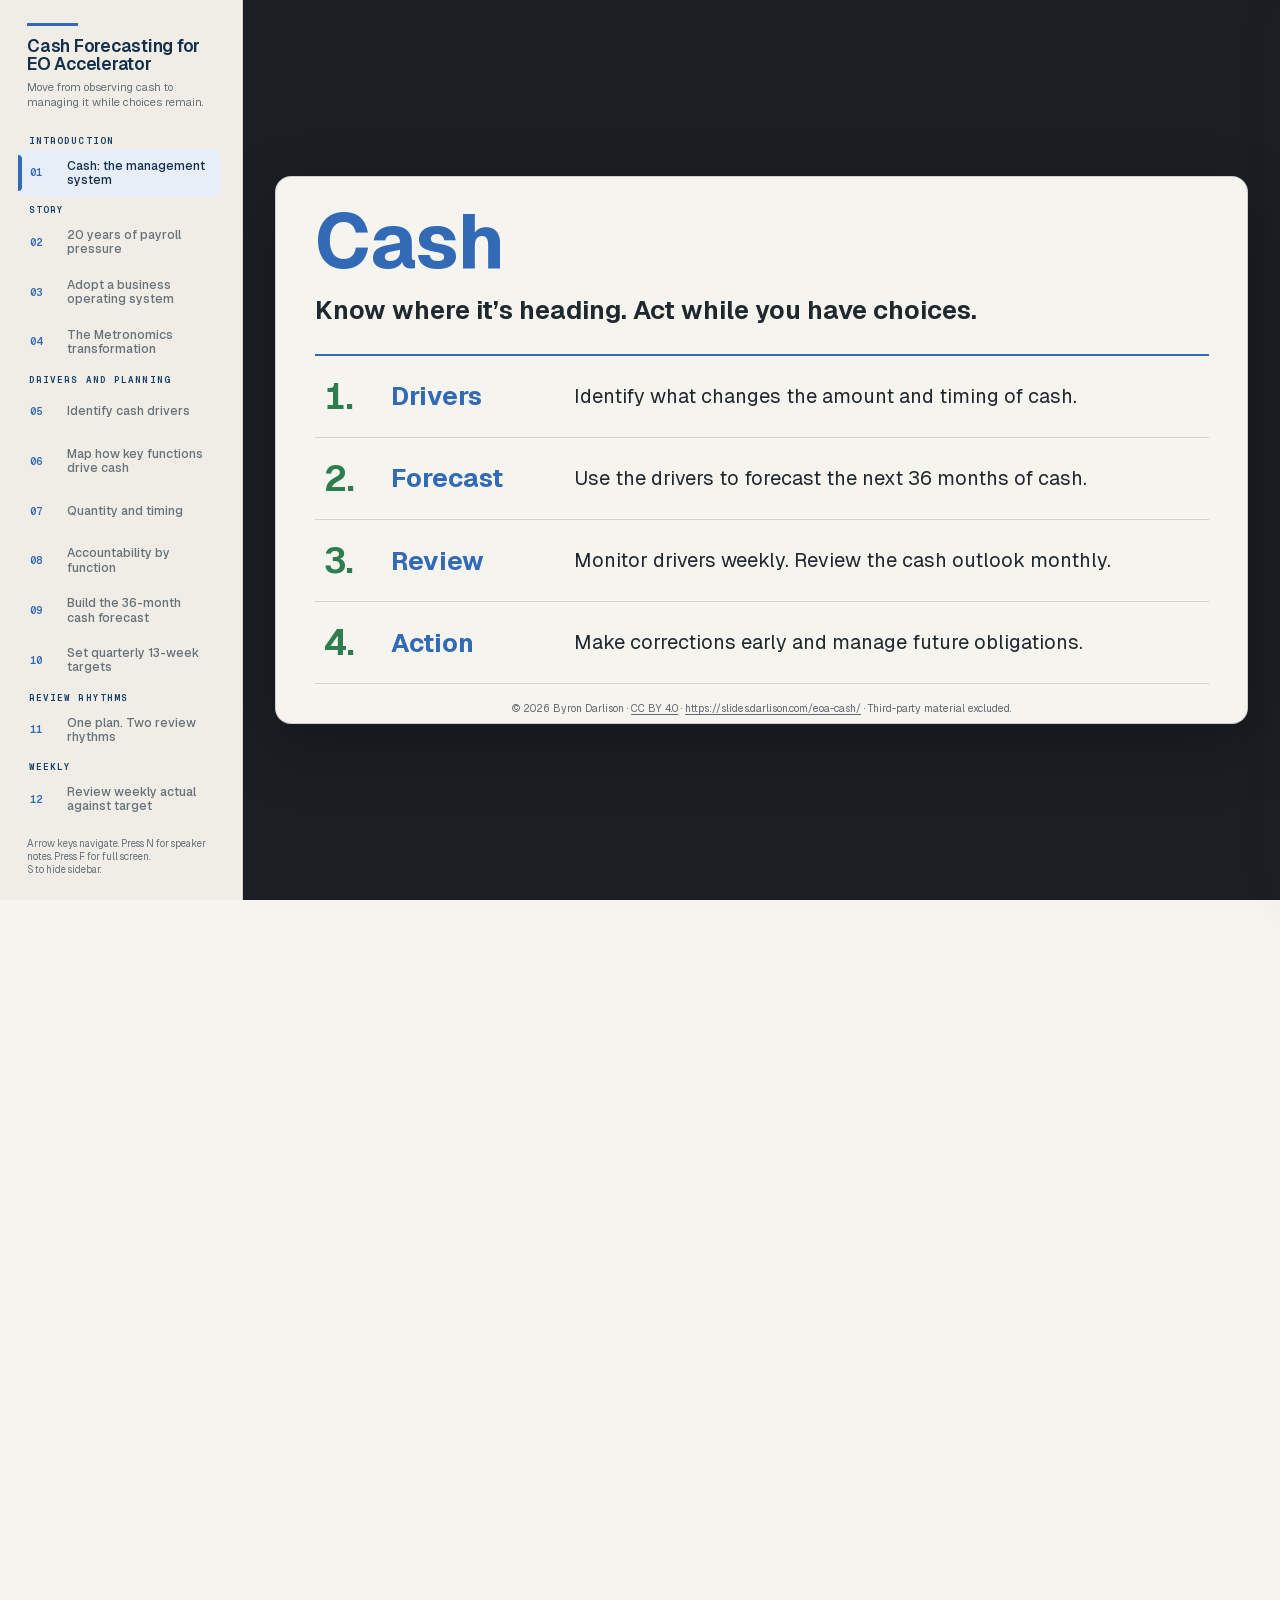
==== commit de6aa668: "Extract MIT slideshow framework and vendor it into the EOA Cash deck. Split the reusable CSS/JS/font" ====
--- a/decks/eoa-cash/index.html
+++ b/decks/eoa-cash/index.html
@@ -6,4607 +6,9 @@
   <meta name="description" content="EO Accelerator presentation on proactive cash management by Byron Darlison.">
   <link rel="icon" href="data:,">
   <title>Cash Forecasting for EO Accelerator</title>
-  <link rel="preload" href="./assets/fonts/geist-latin.woff2" as="font" type="font/woff2" crossorigin>
-  <link rel="preload" href="./assets/fonts/geist-mono-latin.woff2" as="font" type="font/woff2" crossorigin>
-  <style>
-    @font-face {
-      font-family: "Geist";
-      src: url("./assets/fonts/geist-latin.woff2") format("woff2");
-      font-style: normal;
-      font-weight: 100 900;
-      font-display: block;
-    }
-
-    @font-face {
-      font-family: "Geist Mono";
-      src: url("./assets/fonts/geist-mono-latin.woff2") format("woff2");
-      font-style: normal;
-      font-weight: 100 900;
-      font-display: block;
-    }
-
-    /* ===========================================
-       THEME
-       =========================================== */
-    :root {
-      --ink: #333333;
-      --ink-deep: #252525;
-      --muted: #717171;
-      --line: #d7d7d7;
-      --line-soft: #eeeeee;
-      --paper: #ffffff;
-      --paper-soft: #fafafa;
-      --blue: #326ab5;
-      --blue-soft: #eaf0f8;
-      --green: #54b570;
-      --green-soft: #e8f5ec;
-      --font-display: "Avenir Next", Avenir, "Helvetica Neue", sans-serif;
-      --font-body: "Avenir Next", Avenir, "Helvetica Neue", sans-serif;
-      --ease-out-expo: cubic-bezier(0.16, 1, 0.3, 1);
-      --duration-normal: 420ms;
-      --sidebar-width: clamp(14rem, 20vw, 18rem);
-      --slide-padding: clamp(1rem, 4vw, 4rem);
-      --content-gap: clamp(0.5rem, 2vw, 2rem);
-      --element-gap: clamp(0.25rem, 1vw, 1rem);
-      --title-size: clamp(1.85rem, 4.1vw, 3.7rem);
-      --h2-size: clamp(1.35rem, 3vw, 2.6rem);
-      --h3-size: clamp(1rem, 2.2vw, 1.65rem);
-      --body-size: clamp(0.8rem, 1.45vw, 1.2rem);
-      --small-size: clamp(0.67rem, 0.9vw, 0.86rem);
-    }
-
-    /* ===========================================
-       RESET
-       =========================================== */
-    * { box-sizing: border-box; margin: 0; padding: 0; }
-
-    body {
-      background: var(--paper);
-      color: var(--ink);
-      font-family: var(--font-body);
-      overscroll-behavior-y: none;
-    }
-
-    button { font: inherit; }
-
-    /* ===========================================
-       VIEWPORT FITTING: MANDATORY BASE STYLES
-       Include this ENTIRE file in every presentation.
-       These styles ensure slides fit exactly in the viewport.
-       =========================================== */
-
-    /* 1. Lock html/body to viewport */
-    html, body {
-        height: 100%;
-        overflow-x: hidden;
-    }
-
-    html {
-        scroll-snap-type: y mandatory;
-        scroll-behavior: smooth;
-    }
-
-    /* 2. Each slide = exact viewport height */
-    .slide {
-        width: 100vw;
-        height: 100vh;
-        height: 100dvh; /* Dynamic viewport height for mobile browsers */
-        overflow: hidden; /* CRITICAL: Prevent ANY overflow */
-        scroll-snap-align: start;
-        display: flex;
-        flex-direction: column;
-        position: relative;
-    }
-
-    /* 3. Content container with flex for centering */
-    .slide-content {
-        flex: 1;
-        display: flex;
-        flex-direction: column;
-        justify-content: center;
-        max-height: 100%;
-        overflow: hidden; /* Double-protection against overflow */
-        padding: var(--slide-padding);
-    }
-
-    /* 4. ALL typography uses clamp() for responsive scaling */
-    :root {
-        /* Titles scale from mobile to desktop */
-        --title-size: clamp(1.5rem, 5vw, 4rem);
-        --h2-size: clamp(1.25rem, 3.5vw, 2.5rem);
-        --h3-size: clamp(1rem, 2.5vw, 1.75rem);
-
-        /* Body text */
-        --body-size: clamp(0.75rem, 1.5vw, 1.125rem);
-        --small-size: clamp(0.65rem, 1vw, 0.875rem);
-
-        /* Spacing scales with viewport */
-        --slide-padding: clamp(1rem, 4vw, 4rem);
-        --content-gap: clamp(0.5rem, 2vw, 2rem);
-        --element-gap: clamp(0.25rem, 1vw, 1rem);
-    }
-
-    /* 5. Cards/containers use viewport-relative max sizes */
-    .card, .container, .content-box {
-        max-width: min(90vw, 1000px);
-        max-height: min(80vh, 700px);
-    }
-
-    /* 6. Lists auto-scale with viewport */
-    .feature-list, .bullet-list {
-        gap: clamp(0.4rem, 1vh, 1rem);
-    }
-
-    .feature-list li, .bullet-list li {
-        font-size: var(--body-size);
-        line-height: 1.4;
-    }
-
-    /* 7. Grids adapt to available space */
-    .grid {
-        display: grid;
-        grid-template-columns: repeat(auto-fit, minmax(min(100%, 250px), 1fr));
-        gap: clamp(0.5rem, 1.5vw, 1rem);
-    }
-
-    /* 8. Images constrained to viewport */
-    img, .image-container {
-        max-width: 100%;
-        max-height: min(50vh, 400px);
-        object-fit: contain;
-    }
-
-    /* ===========================================
-       RESPONSIVE BREAKPOINTS
-       Aggressive scaling for smaller viewports
-       =========================================== */
-
-    /* Short viewports (< 700px height) */
-    @media (max-height: 700px) {
-        :root {
-            --slide-padding: clamp(0.75rem, 3vw, 2rem);
-            --content-gap: clamp(0.4rem, 1.5vw, 1rem);
-            --title-size: clamp(1.25rem, 4.5vw, 2.5rem);
-            --h2-size: clamp(1rem, 3vw, 1.75rem);
-        }
-    }
-
-    /* Very short viewports (< 600px height) */
-    @media (max-height: 600px) {
-        :root {
-            --slide-padding: clamp(0.5rem, 2.5vw, 1.5rem);
-            --content-gap: clamp(0.3rem, 1vw, 0.75rem);
-            --title-size: clamp(1.1rem, 4vw, 2rem);
-            --body-size: clamp(0.7rem, 1.2vw, 0.95rem);
-        }
-
-        /* Hide non-essential elements */
-        .nav-dots, .keyboard-hint, .decorative {
-            display: none;
-        }
-    }
-
-    /* Extremely short (landscape phones, < 500px height) */
-    @media (max-height: 500px) {
-        :root {
-            --slide-padding: clamp(0.4rem, 2vw, 1rem);
-            --title-size: clamp(1rem, 3.5vw, 1.5rem);
-            --h2-size: clamp(0.9rem, 2.5vw, 1.25rem);
-            --body-size: clamp(0.65rem, 1vw, 0.85rem);
-        }
-    }
-
-    /* Narrow viewports (< 600px width) */
-    @media (max-width: 600px) {
-        :root {
-            --title-size: clamp(1.25rem, 7vw, 2.5rem);
-        }
-
-        /* Stack grids vertically */
-        .grid {
-            grid-template-columns: 1fr;
-        }
-    }
-
-    /* ===========================================
-       REDUCED MOTION
-       Respect user preferences
-       =========================================== */
-    @media (prefers-reduced-motion: reduce) {
-        *, *::before, *::after {
-            animation-duration: 0.01ms !important;
-            transition-duration: 0.2s !important;
-        }
-
-        html {
-            scroll-behavior: auto;
-        }
-    }
-
-    /* ===========================================
-       PRESENTATION FRAME
-       =========================================== */
-    .slide {
-      background: var(--paper);
-      isolation: isolate;
-    }
-
-    #presentation {
-      width: calc(100vw - var(--sidebar-width));
-      margin-left: var(--sidebar-width);
-    }
-
-    #presentation .slide { width: 100%; }
-
-    .slide-content {
-      width: min(100%, 100rem);
-      margin: 0 auto;
-      justify-content: flex-start;
-      gap: clamp(0.35rem, 1.4vh, 1rem);
-    }
-
-    .brand-line {
-      flex: 0 0 auto;
-      width: clamp(3.5rem, 7vw, 5.8rem);
-      height: clamp(0.28rem, 0.65vh, 0.48rem);
-      background: var(--blue);
-      margin-bottom: clamp(0.4rem, 1.2vh, 0.9rem);
-    }
-
-    .brand-line.green { background: var(--green); }
-
-    .eyebrow {
-      flex: 0 0 auto;
-      color: var(--blue);
-      font-size: clamp(0.62rem, 1.1vw, 0.98rem);
-      font-weight: 800;
-      letter-spacing: clamp(0.08em, 0.16vw, 0.16em);
-      line-height: 1;
-      text-transform: uppercase;
-    }
-
-    h1, h2, h3 { font-family: var(--font-display); }
-
-    .slide-title {
-      flex: 0 0 auto;
-      max-width: min(94vw, 90rem);
-      color: var(--ink);
-      font-size: clamp(1.5rem, 3.7vw, 3.45rem);
-      font-weight: 850;
-      letter-spacing: clamp(-0.045em, -0.08vw, -0.02em);
-      line-height: 0.98;
-      text-wrap: balance;
-    }
-
-    .slide-stage {
-      flex: 1 1 auto;
-      min-height: 0;
-      display: flex;
-      align-items: center;
-      justify-content: center;
-      overflow: hidden;
-      padding-block: clamp(0.2rem, 1vh, 0.8rem);
-    }
-
-    .slide-footer {
-      flex: 0 0 auto;
-      display: flex;
-      align-items: center;
-      justify-content: space-between;
-      gap: clamp(0.5rem, 1vw, 1rem);
-      color: var(--muted);
-      font-size: clamp(0.58rem, 0.84vw, 0.78rem);
-      font-weight: 750;
-      letter-spacing: clamp(0.04em, 0.08vw, 0.08em);
-      line-height: 1;
-      text-transform: uppercase;
-    }
-
-    .slide-footer strong { color: var(--ink); }
-
-    /* ===========================================
-       ANIMATIONS
-       =========================================== */
-    .reveal,
-    .reveal-left,
-    .reveal-scale {
-      opacity: 0;
-      transition: opacity var(--duration-normal) var(--ease-out-expo), transform var(--duration-normal) var(--ease-out-expo);
-      will-change: opacity, transform;
-    }
-
-    .reveal { transform: translateY(clamp(0.7rem, 2vh, 1.5rem)); }
-    .reveal-left { transform: translateX(calc(-1 * clamp(0.9rem, 3vw, 2.8rem))); }
-    .reveal-scale { transform: scale(0.94); }
-
-    .slide.visible .reveal,
-    .slide.visible .reveal-left,
-    .slide.visible .reveal-scale {
-      opacity: 1;
-      transform: translate(0, 0) scale(1);
-    }
-
-    .delay-1 { transition-delay: 90ms; }
-    .delay-2 { transition-delay: 180ms; }
-    .delay-3 { transition-delay: 270ms; }
-    .delay-4 { transition-delay: 360ms; }
-
-    /* ===========================================
-       SHARED VISUAL LANGUAGE
-       =========================================== */
-    .accent-blue { color: var(--blue); }
-    .accent-green { color: var(--green); }
-    .muted { color: var(--muted); }
-
-    .support-line {
-      color: var(--muted);
-      font-size: clamp(0.9rem, 2vw, 1.55rem);
-      font-weight: 650;
-      line-height: 1.2;
-      text-align: center;
-      text-wrap: balance;
-    }
-
-    .big-number {
-      color: var(--green);
-      font-size: clamp(4.3rem, 12vw, 10.5rem);
-      font-weight: 900;
-      letter-spacing: clamp(-0.07em, -0.12vw, -0.04em);
-      line-height: 0.8;
-    }
-
-    .big-label {
-      color: var(--ink);
-      font-size: clamp(1rem, 2.7vw, 2.15rem);
-      font-weight: 800;
-      line-height: 1.02;
-      text-wrap: balance;
-    }
-
-    .arrow {
-      color: var(--line);
-      font-size: clamp(1.8rem, 5vw, 4.7rem);
-      font-weight: 850;
-      line-height: 1;
-      text-align: center;
-    }
-
-    .arrow.green { color: var(--green); }
-
-    .soft-rule {
-      width: min(100%, 62rem);
-      height: clamp(0.12rem, 0.3vh, 0.22rem);
-      background: var(--line-soft);
-    }
-
-    .ask-line {
-      color: var(--muted);
-      font-size: clamp(0.75rem, 1.45vw, 1.05rem);
-      font-weight: 750;
-      line-height: 1.25;
-      text-align: center;
-    }
-
-    /* ===========================================
-       SLIDE 2: OPENING STORY
-       =========================================== */
-    .opening-grid {
-      width: 100%;
-      height: 100%;
-      min-height: 0;
-      display: grid;
-      grid-template-columns: minmax(0, 0.96fr) minmax(0, 1.04fr);
-      align-items: center;
-      gap: clamp(0.8rem, 4vw, 4rem);
-    }
-
-    .opening-title {
-      color: var(--ink);
-      font-size: clamp(2rem, 5vw, 4.7rem);
-      font-weight: 870;
-      letter-spacing: clamp(-0.055em, -0.11vw, -0.028em);
-      line-height: 0.92;
-      text-wrap: balance;
-    }
-
-    .opening-art {
-      width: 100%;
-      max-height: min(57vh, 32rem);
-      object-fit: contain;
-    }
-
-    /* ===========================================
-       SLIDE 3: RESERVE OUTCOME
-       =========================================== */
-    .reserve-layout {
-      width: min(100%, 78rem);
-      display: grid;
-      grid-template-columns: minmax(0, 0.82fr) minmax(0, 1.18fr);
-      align-items: center;
-      gap: clamp(1rem, 5vw, 5rem);
-    }
-
-    .reserve-metric { text-align: center; }
-
-    .reserve-metric p {
-      margin-top: clamp(0.65rem, 1.5vh, 1.1rem);
-      font-size: clamp(1rem, 2.6vw, 2.05rem);
-      font-weight: 800;
-      line-height: 1.05;
-    }
-
-    .timeline {
-      display: grid;
-      gap: clamp(0.7rem, 2vh, 1.2rem);
-      text-align: center;
-    }
-
-    .timeline-title {
-      color: var(--blue);
-      font-size: clamp(1.2rem, 2.5vw, 2rem);
-      font-weight: 850;
-    }
-
-    .timeline-track {
-      position: relative;
-      height: clamp(2.5rem, 8vh, 5rem);
-      display: flex;
-      align-items: center;
-      justify-content: space-between;
-    }
-
-    .timeline-track::before {
-      content: "";
-      position: absolute;
-      inset-inline: clamp(0.8rem, 2vw, 1.5rem);
-      top: 50%;
-      height: clamp(0.22rem, 0.45vh, 0.38rem);
-      background: var(--blue);
-      transform: translateY(-50%);
-      z-index: -1;
-    }
-
-    .timeline-dot {
-      width: clamp(2rem, 4.4vw, 3.4rem);
-      aspect-ratio: 1;
-      border-radius: 50%;
-      background: var(--blue);
-      border: clamp(0.22rem, 0.45vw, 0.35rem) solid var(--paper);
-      box-shadow: 0 0 0 clamp(0.12rem, 0.2vw, 0.2rem) var(--blue);
-    }
-
-    .timeline-dot.end {
-      background: var(--green);
-      box-shadow: 0 0 0 clamp(0.12rem, 0.2vw, 0.2rem) var(--green);
-    }
-
-    .timeline-labels {
-      display: flex;
-      justify-content: space-between;
-      color: var(--muted);
-      font-size: clamp(0.72rem, 1.2vw, 1rem);
-      font-weight: 800;
-      letter-spacing: clamp(0.04em, 0.08vw, 0.08em);
-      text-transform: uppercase;
-    }
-
-    .timeline-labels strong { color: var(--green); }
-
-    /* ===========================================
-       SLIDES 3-5: CAUSAL CHAINS
-       =========================================== */
-    .causal-chain,
-    .model-chain,
-    .review-chain {
-      width: min(100%, 82rem);
-      display: grid;
-      align-items: center;
-      justify-content: center;
-      gap: clamp(0.35rem, 1.8vw, 1.5rem);
-    }
-
-    .causal-chain { grid-template-columns: minmax(0, 1fr) auto minmax(0, 1.15fr) auto minmax(0, 1fr); }
-    .model-chain { grid-template-columns: repeat(7, auto); }
-    .review-chain { grid-template-columns: minmax(0, 1fr) auto minmax(0, 1fr) auto minmax(0, 1.25fr); }
-
-    .chain-node {
-      min-width: 0;
-      display: grid;
-      gap: clamp(0.35rem, 1vh, 0.75rem);
-      text-align: center;
-    }
-
-    .chain-node strong {
-      color: var(--ink);
-      font-size: clamp(0.95rem, 2.25vw, 1.85rem);
-      font-weight: 850;
-      line-height: 1.02;
-      text-wrap: balance;
-    }
-
-    .chain-node span {
-      color: var(--muted);
-      font-size: clamp(0.68rem, 1.2vw, 1rem);
-      font-weight: 650;
-      line-height: 1.2;
-      text-wrap: balance;
-    }
-
-    .forecast-node {
-      padding: clamp(0.85rem, 2vw, 1.6rem);
-      border: clamp(0.12rem, 0.2vw, 0.18rem) solid var(--blue);
-      border-radius: clamp(0.8rem, 2vw, 1.4rem);
-      background: var(--blue-soft);
-    }
-
-    .forecast-node strong { color: var(--blue); }
-    .forecast-node span { color: var(--green); font-weight: 800; }
-
-    .model-word {
-      display: grid;
-      gap: clamp(0.25rem, 0.75vh, 0.55rem);
-      text-align: center;
-    }
-
-    .model-word strong {
-      font-size: clamp(0.9rem, 2vw, 1.62rem);
-      font-weight: 900;
-      line-height: 1;
-    }
-
-    .model-word span {
-      color: var(--muted);
-      font-size: clamp(0.58rem, 0.98vw, 0.82rem);
-      font-weight: 650;
-      line-height: 1.15;
-    }
-
-    /* ===========================================
-       SLIDE 6: DRIVER DEFINITION
-       =========================================== */
-    .driver-layout {
-      width: min(100%, 76rem);
-      display: grid;
-      grid-template-columns: minmax(0, 0.82fr) minmax(0, 1.18fr);
-      align-items: center;
-      gap: clamp(1.1rem, 5vw, 5.5rem);
-    }
-
-    .driver-definition {
-      display: grid;
-      gap: clamp(0.35rem, 1vh, 0.7rem);
-    }
-
-    .driver-definition strong {
-      color: var(--blue);
-      font-size: clamp(2.2rem, 6vw, 5.3rem);
-      font-weight: 900;
-      line-height: 0.88;
-    }
-
-    .driver-definition span {
-      color: var(--green);
-      font-size: clamp(1.15rem, 3vw, 2.3rem);
-      font-weight: 850;
-      line-height: 1;
-    }
-
-    .driver-examples {
-      display: grid;
-      gap: clamp(0.55rem, 1.5vh, 1rem);
-    }
-
-    .driver-example {
-      display: grid;
-      grid-template-columns: auto 1fr;
-      align-items: center;
-      gap: clamp(0.6rem, 1.6vw, 1.1rem);
-      color: var(--ink);
-      font-size: clamp(0.95rem, 2.2vw, 1.72rem);
-      font-weight: 800;
-    }
-
-    .driver-dot {
-      width: clamp(0.75rem, 1.6vw, 1.2rem);
-      aspect-ratio: 1;
-      border-radius: 50%;
-      background: var(--blue);
-    }
-
-    .driver-example:last-child .driver-dot { background: var(--green); }
-
-    /* ===========================================
-       SLIDE 8: AMOUNT AND TIMING
-       =========================================== */
-    .amount-timing {
-      width: min(100%, 76rem);
-      display: grid;
-      grid-template-columns: 1fr clamp(0.16rem, 0.35vw, 0.28rem) 1fr;
-      align-items: stretch;
-      gap: clamp(1rem, 4vw, 4rem);
-    }
-
-    .amount-timing .divider { background: var(--line); }
-
-    .amount-column {
-      display: grid;
-      align-content: center;
-      justify-items: center;
-      gap: clamp(0.55rem, 1.5vh, 1rem);
-      text-align: center;
-    }
-
-    .amount-column h3 {
-      font-size: clamp(2.2rem, 6vw, 5rem);
-      font-weight: 900;
-      line-height: 0.9;
-    }
-
-    .amount-column strong {
-      font-size: clamp(1.05rem, 2.6vw, 2rem);
-      font-weight: 850;
-    }
-
-    .amount-column p {
-      color: var(--muted);
-      font-size: clamp(0.78rem, 1.6vw, 1.2rem);
-      font-weight: 650;
-    }
-
-    /* ===========================================
-       SLIDE 9: DRIVER TO FORECAST
-       =========================================== */
-    .assumption-layout {
-      width: min(100%, 76rem);
-      display: grid;
-      grid-template-columns: minmax(0, 0.65fr) auto minmax(0, 1.35fr);
-      align-items: center;
-      gap: clamp(0.6rem, 4vw, 3.8rem);
-    }
-
-    .days-target { text-align: center; }
-    .days-target .big-number { color: var(--blue); }
-    .days-target span {
-      display: block;
-      color: var(--muted);
-      font-size: clamp(0.78rem, 1.5vw, 1.1rem);
-      font-weight: 800;
-      letter-spacing: clamp(0.05em, 0.1vw, 0.09em);
-      text-transform: uppercase;
-    }
-
-    .forecast-result {
-      padding: clamp(1rem, 3vw, 2.5rem);
-      border: clamp(0.12rem, 0.24vw, 0.2rem) solid var(--blue);
-      border-radius: clamp(0.9rem, 2.5vw, 1.8rem);
-      background: var(--blue-soft);
-      text-align: center;
-    }
-
-    .forecast-result strong {
-      display: block;
-      font-size: clamp(1.25rem, 3.4vw, 2.7rem);
-      font-weight: 880;
-      line-height: 1.02;
-      text-wrap: balance;
-    }
-
-    .forecast-result span {
-      display: block;
-      margin-top: clamp(0.55rem, 1.5vh, 1rem);
-      color: var(--green);
-      font-size: clamp(0.75rem, 1.45vw, 1.05rem);
-      font-weight: 850;
-      line-height: 1.2;
-    }
-
-    /* ===========================================
-       SLIDE 12: WEEKLY DRIVER REVIEW
-       =========================================== */
-    .three-views {
-      width: min(100%, 82rem);
-      display: grid;
-      grid-template-columns: repeat(3, minmax(0, 1fr));
-      gap: clamp(0.6rem, 2vw, 1.6rem);
-    }
-
-    .view {
-      min-width: 0;
-      min-height: clamp(8rem, 28vh, 14rem);
-      display: grid;
-      align-content: center;
-      gap: clamp(0.8rem, 2vh, 1.25rem);
-      padding: clamp(0.9rem, 2.5vw, 2rem);
-      border: clamp(0.08rem, 0.16vw, 0.14rem) solid var(--line);
-      border-radius: clamp(0.8rem, 2vw, 1.4rem);
-      background: var(--paper-soft);
-      text-align: center;
-    }
-
-    .view.rolling {
-      border-color: var(--blue);
-      background: var(--blue-soft);
-    }
-
-    .view h3 {
-      color: var(--muted);
-      font-size: clamp(1.1rem, 2.6vw, 2.1rem);
-      font-weight: 900;
-    }
-
-    .view.rolling h3 { color: var(--blue); }
-
-    .view p {
-      font-size: clamp(0.9rem, 1.8vw, 1.35rem);
-      font-weight: 780;
-      line-height: 1.15;
-      text-wrap: balance;
-    }
-
-    /* ===========================================
-       SLIDES 11-12: COLLECTION SERIES
-       =========================================== */
-    .variance-layout {
-      width: min(100%, 72rem);
-      display: grid;
-      grid-template-columns: 1fr clamp(0.16rem, 0.35vw, 0.28rem) 1fr minmax(0, 0.72fr);
-      align-items: center;
-      gap: clamp(1rem, 4vw, 3.5rem);
-      text-align: center;
-    }
-
-    .variance-divider { align-self: stretch; background: var(--line); }
-
-    .variance-metric span,
-    .trend-point span {
-      display: block;
-      color: var(--muted);
-      font-size: clamp(0.68rem, 1.25vw, 0.95rem);
-      font-weight: 800;
-      letter-spacing: clamp(0.05em, 0.09vw, 0.08em);
-      text-transform: uppercase;
-    }
-
-    .variance-metric strong {
-      display: block;
-      margin-block: clamp(0.2rem, 0.8vh, 0.5rem);
-      font-size: clamp(4.1rem, 10vw, 8rem);
-      font-weight: 900;
-      line-height: 0.85;
-    }
-
-    .variance-metric small {
-      color: var(--muted);
-      font-size: clamp(0.78rem, 1.5vw, 1.1rem);
-      font-weight: 700;
-    }
-
-    .variance-gap {
-      color: var(--green);
-      font-size: clamp(1.2rem, 3.2vw, 2.5rem);
-      font-weight: 900;
-      line-height: 1;
-    }
-
-    .trend {
-      width: min(100%, 78rem);
-      display: grid;
-      grid-template-columns: repeat(5, auto);
-      align-items: center;
-      justify-content: center;
-      gap: clamp(0.5rem, 3vw, 2.7rem);
-    }
-
-    .trend-point {
-      display: grid;
-      justify-items: center;
-      gap: clamp(0.4rem, 1vh, 0.7rem);
-    }
-
-    .trend-circle {
-      width: clamp(6.2rem, 15vw, 10rem);
-      aspect-ratio: 1;
-      display: grid;
-      place-items: center;
-      border: clamp(0.2rem, 0.4vw, 0.34rem) solid var(--ink);
-      border-radius: 50%;
-      background: var(--paper-soft);
-      color: var(--ink);
-      font-size: clamp(2.6rem, 6.2vw, 5.1rem);
-      font-weight: 900;
-      line-height: 1;
-    }
-
-    .trend-point.mid .trend-circle { border-color: var(--blue); color: var(--blue); }
-    .trend-point.end .trend-circle { border-color: var(--green); background: var(--green-soft); color: var(--green); }
-
-    .target-caption {
-      width: min(100%, 78rem);
-      margin-inline: auto;
-      padding-top: clamp(0.35rem, 0.8vh, 0.6rem);
-      border-top: clamp(0.12rem, 0.24vw, 0.2rem) solid var(--blue-soft);
-      color: var(--blue);
-      font-size: clamp(0.8rem, 1.6vw, 1.2rem);
-      font-weight: 850;
-      text-align: center;
-    }
-
-    /* ===========================================
-       SLIDE 16: MONTHLY REVIEW
-       =========================================== */
-    .monthly-chain {
-      width: min(100%, 82rem);
-      display: grid;
-      grid-template-columns: minmax(0, 0.72fr) auto minmax(0, 1.5fr) auto minmax(0, 0.82fr);
-      align-items: center;
-      gap: clamp(0.45rem, 2vw, 1.6rem);
-    }
-
-    .monthly-node {
-      text-align: center;
-      font-size: clamp(0.95rem, 2.1vw, 1.65rem);
-      font-weight: 880;
-      line-height: 1.05;
-      text-wrap: balance;
-    }
-
-    .monthly-review-box {
-      padding: clamp(1rem, 2.5vw, 2rem);
-      border: clamp(0.12rem, 0.22vw, 0.18rem) solid var(--blue);
-      border-radius: clamp(0.8rem, 2vw, 1.4rem);
-      background: var(--blue-soft);
-      text-align: center;
-    }
-
-    .monthly-review-box strong {
-      display: block;
-      color: var(--blue);
-      font-size: clamp(0.85rem, 1.7vw, 1.3rem);
-      font-weight: 900;
-      letter-spacing: clamp(0.03em, 0.08vw, 0.07em);
-    }
-
-    .monthly-review-box span {
-      display: block;
-      margin-top: clamp(0.7rem, 1.8vh, 1.1rem);
-      font-size: clamp(1rem, 2.4vw, 1.85rem);
-      font-weight: 850;
-      line-height: 1.08;
-    }
-
-    /* ===========================================
-       SLIDES 14-15: CONSEQUENCE AND DECISION
-       =========================================== */
-    .cash-consequence {
-      display: grid;
-      justify-items: center;
-      gap: clamp(0.7rem, 2vh, 1.25rem);
-      text-align: center;
-    }
-
-    .cash-consequence .big-number { font-size: clamp(4rem, 13vw, 11rem); }
-
-    .cash-consequence .forecast-label {
-      color: var(--ink);
-      font-size: clamp(1rem, 2.4vw, 1.8rem);
-      font-weight: 900;
-      letter-spacing: clamp(0.03em, 0.09vw, 0.08em);
-      text-transform: uppercase;
-    }
-
-    .decision-layout {
-      width: min(100%, 72rem);
-      display: grid;
-      grid-template-columns: auto minmax(0, 1fr);
-      align-items: center;
-      gap: clamp(1.2rem, 5vw, 4.5rem);
-    }
-
-    .decision-check {
-      width: clamp(7.5rem, 18vw, 12rem);
-      aspect-ratio: 1;
-      display: grid;
-      place-items: center;
-      border: clamp(0.22rem, 0.45vw, 0.38rem) solid var(--green);
-      border-radius: 50%;
-      background: var(--green-soft);
-      color: var(--green);
-      font-size: clamp(4rem, 10vw, 8rem);
-      font-weight: 900;
-      line-height: 1;
-    }
-
-    .decision-copy {
-      display: grid;
-      gap: clamp(0.65rem, 1.8vh, 1.15rem);
-    }
-
-    .decision-copy strong {
-      color: var(--ink);
-      font-size: clamp(1.7rem, 4.5vw, 3.7rem);
-      font-weight: 900;
-      line-height: 0.95;
-    }
-
-    .decision-copy p {
-      color: var(--blue);
-      font-size: clamp(0.9rem, 2vw, 1.45rem);
-      font-weight: 820;
-      line-height: 1.18;
-    }
-
-    .decision-copy span {
-      color: var(--muted);
-      font-size: clamp(0.75rem, 1.45vw, 1.05rem);
-      font-weight: 650;
-      line-height: 1.2;
-    }
-
-    /* ===========================================
-       SLIDE 19: CHOICES
-       =========================================== */
-    .choices-layout {
-      width: min(100%, 84rem);
-      display: grid;
-      grid-template-columns: minmax(0, 0.62fr) minmax(0, 1.38fr);
-      align-items: center;
-      gap: clamp(1rem, 4vw, 3.5rem);
-    }
-
-    .choice-list {
-      display: grid;
-      gap: clamp(0.55rem, 1.6vh, 1rem);
-    }
-
-    .choice-list strong {
-      font-size: clamp(1.05rem, 2.7vw, 2.15rem);
-      font-weight: 900;
-      line-height: 1;
-    }
-
-    .choice-art {
-      width: 100%;
-      max-height: min(47vh, 25rem);
-      object-fit: contain;
-    }
-
-    /* ===========================================
-       SLIDES 17-19: STORY RESOLUTION, READING, AND CLOSE
-       =========================================== */
-    .bookends {
-      width: min(100%, 78rem);
-      display: grid;
-      grid-template-columns: minmax(0, 1fr) auto minmax(0, 1fr);
-      align-items: center;
-      gap: clamp(0.8rem, 4vw, 3.5rem);
-    }
-
-    .bookend {
-      font-size: clamp(1.35rem, 3.5vw, 2.9rem);
-      font-weight: 900;
-      line-height: 0.98;
-      text-align: center;
-      text-wrap: balance;
-    }
-
-    .closing-slide .slide-content { justify-content: center; align-items: center; text-align: center; }
-    .closing-slide .brand-line { align-self: flex-start; }
-    .closing-slide .eyebrow { align-self: flex-start; }
-
-    .closing-title {
-      max-width: min(92vw, 70rem);
-      color: var(--ink);
-      font-size: clamp(2.25rem, 6.4vw, 5.5rem);
-      font-weight: 900;
-      letter-spacing: clamp(-0.055em, -0.11vw, -0.028em);
-      line-height: 0.94;
-      text-wrap: balance;
-    }
-
-    .closing-model {
-      color: var(--blue);
-      font-size: clamp(0.85rem, 2.2vw, 1.65rem);
-      font-weight: 900;
-      letter-spacing: clamp(0.02em, 0.05vw, 0.05em);
-      line-height: 1.2;
-    }
-
-    .closing-cadence {
-      color: var(--green);
-      font-size: clamp(0.72rem, 1.55vw, 1.1rem);
-      font-weight: 850;
-      line-height: 1.25;
-    }
-
-    /* ===========================================
-       RESPONSIVE SIDEBAR NAVIGATION
-       =========================================== */
-    .slide-sidebar {
-      position: fixed;
-      inset: 0 auto 0 0;
-      width: var(--sidebar-width);
-      display: grid;
-      grid-template-rows: auto minmax(0, 1fr) auto;
-      gap: clamp(0.55rem, 1.4vh, 1rem);
-      padding: clamp(1rem, 2vw, 1.7rem);
-      background: var(--paper-soft);
-      border-right: 1px solid var(--line);
-      z-index: 1100;
-    }
-
-    .sidebar-head {
-      display: grid;
-      gap: clamp(0.28rem, 0.8vh, 0.55rem);
-    }
-
-    .sidebar-head::before {
-      content: "";
-      width: clamp(3rem, 5vw, 4.5rem);
-      height: clamp(0.24rem, 0.55vh, 0.4rem);
-      margin-bottom: clamp(0.3rem, 0.7vh, 0.55rem);
-      background: var(--blue);
-    }
-
-    .sidebar-head h1 {
-      color: var(--ink);
-      font-size: clamp(1rem, 1.55vw, 1.35rem);
-      font-weight: 900;
-      letter-spacing: clamp(-0.035em, -0.05vw, -0.02em);
-      line-height: 1;
-    }
-
-    .sidebar-head p {
-      color: var(--muted);
-      font-size: clamp(0.65rem, 0.86vw, 0.78rem);
-      font-weight: 650;
-      line-height: 1.25;
-    }
-
-    .sidebar-nav {
-      min-height: 0;
-      display: grid;
-      align-content: start;
-      gap: clamp(0.12rem, 0.3vh, 0.24rem);
-      overflow-y: auto;
-      overscroll-behavior: contain;
-      scrollbar-width: thin;
-    }
-
-    .sidebar-link {
-      width: 100%;
-      display: grid;
-      grid-template-columns: clamp(1.45rem, 2.6vw, 2rem) minmax(0, 1fr);
-      align-items: center;
-      gap: clamp(0.35rem, 0.7vw, 0.55rem);
-      padding: clamp(0.28rem, 0.5vh, 0.42rem) clamp(0.35rem, 0.7vw, 0.55rem);
-      border: 0;
-      border-radius: clamp(0.35rem, 0.7vw, 0.55rem);
-      background: transparent;
-      color: var(--muted);
-      cursor: pointer;
-      text-align: left;
-      transition: color 160ms ease, background 160ms ease, transform 160ms ease;
-    }
-
-    .sidebar-link:hover,
-    .sidebar-link:focus-visible {
-      background: var(--blue-soft);
-      color: var(--blue);
-      outline: none;
-      transform: translateX(clamp(0.08rem, 0.18vw, 0.16rem));
-    }
-
-    .sidebar-link.active {
-      background: var(--blue-soft);
-      color: var(--ink);
-    }
-
-    .sidebar-link .sidebar-number {
-      color: var(--blue);
-      font-size: clamp(0.6rem, 0.78vw, 0.72rem);
-      font-weight: 900;
-      letter-spacing: clamp(0.03em, 0.06vw, 0.06em);
-    }
-
-    .sidebar-link .sidebar-label {
-      overflow: hidden;
-      font-size: clamp(0.64rem, 0.83vw, 0.76rem);
-      font-weight: 720;
-      line-height: 1.08;
-      text-overflow: ellipsis;
-      white-space: nowrap;
-    }
-
-    .sidebar-help {
-      color: var(--muted);
-      font-size: clamp(0.58rem, 0.74vw, 0.7rem);
-      font-weight: 650;
-      line-height: 1.35;
-    }
-
-    .sidebar-toggle {
-      position: fixed;
-      left: clamp(0.55rem, 1.5vw, 1rem);
-      top: clamp(0.55rem, 1.5vh, 1rem);
-      width: clamp(2.3rem, 5vw, 3rem);
-      aspect-ratio: 1;
-      display: none;
-      place-items: center;
-      border: 1px solid rgba(51, 51, 51, 0.13);
-      border-radius: 50%;
-      background: rgba(255, 255, 255, 0.95);
-      box-shadow: 0 clamp(0.2rem, 0.7vh, 0.45rem) clamp(0.8rem, 2vw, 1.4rem) rgba(51, 51, 51, 0.1);
-      color: var(--ink);
-      cursor: pointer;
-      font-size: clamp(1rem, 2vw, 1.3rem);
-      font-weight: 900;
-      z-index: 1150;
-    }
-
-    .sidebar-backdrop {
-      position: fixed;
-      inset: 0;
-      display: none;
-      background: rgba(37, 37, 37, 0.32);
-      opacity: 0;
-      transition: opacity 180ms ease;
-      z-index: 1050;
-    }
-
-    .sidebar-backdrop.visible { opacity: 1; }
-
-    /* ===========================================
-       CONTROLS AND NOTES
-       =========================================== */
-    .progress-track {
-      position: fixed;
-      inset: 0 0 auto 0;
-      height: clamp(0.16rem, 0.35vh, 0.3rem);
-      background: transparent;
-      z-index: 1000;
-      pointer-events: none;
-    }
-
-    .progress-bar {
-      width: 0;
-      height: 100%;
-      background: linear-gradient(90deg, var(--blue), var(--green));
-      transition: width 220ms ease;
-    }
-
-    .controls {
-      position: fixed;
-      left: calc(var(--sidebar-width) + ((100vw - var(--sidebar-width)) / 2));
-      bottom: clamp(0.45rem, 1.5vh, 1rem);
-      display: flex;
-      align-items: center;
-      gap: clamp(0.4rem, 1vw, 0.75rem);
-      padding: clamp(0.28rem, 0.65vw, 0.48rem);
-      border: 1px solid rgba(51, 51, 51, 0.13);
-      border-radius: clamp(1.3rem, 3vw, 2.3rem);
-      background: rgba(255, 255, 255, 0.94);
-      box-shadow: 0 clamp(0.3rem, 1vh, 0.65rem) clamp(1.2rem, 3vw, 2.4rem) rgba(51, 51, 51, 0.1);
-      transform: translateX(-50%);
-      z-index: 1000;
-      backdrop-filter: blur(10px);
-    }
-
-    .control-button {
-      width: clamp(2rem, 3.8vw, 2.8rem);
-      aspect-ratio: 1;
-      border: 0;
-      border-radius: 50%;
-      background: transparent;
-      color: var(--ink);
-      cursor: pointer;
-      font-size: clamp(0.95rem, 1.8vw, 1.3rem);
-      font-weight: 900;
-    }
-
-    .control-button:hover,
-    .control-button:focus-visible {
-      background: var(--blue-soft);
-      color: var(--blue);
-      outline: none;
-    }
-
-    .control-count {
-      min-width: clamp(3.6rem, 6vw, 4.6rem);
-      color: var(--muted);
-      font-size: clamp(0.66rem, 1vw, 0.82rem);
-      font-weight: 800;
-      text-align: center;
-    }
-
-    .nav-dots {
-      position: fixed;
-      right: clamp(0.5rem, 1.4vw, 1rem);
-      top: 50%;
-      display: grid;
-      gap: clamp(0.16rem, 0.45vh, 0.3rem);
-      transform: translateY(-50%);
-      z-index: 999;
-    }
-
-    .nav-dot {
-      width: clamp(0.34rem, 0.7vw, 0.52rem);
-      aspect-ratio: 1;
-      border: 0;
-      border-radius: 50%;
-      background: var(--line);
-      cursor: pointer;
-      transition: transform 180ms ease, background 180ms ease;
-    }
-
-    .nav-dot.active { background: var(--blue); transform: scale(1.55); }
-    .nav-dot:last-child.active { background: var(--green); }
-
-    .notes-panel {
-      position: fixed;
-      inset: 0 0 0 auto;
-      width: min(34rem, 92vw);
-      display: grid;
-      grid-template-rows: auto 1fr;
-      gap: clamp(0.6rem, 1.5vh, 1rem);
-      padding: clamp(1rem, 3vw, 2rem);
-      background: rgba(255, 255, 255, 0.98);
-      border-left: 1px solid var(--line);
-      box-shadow: calc(-1 * clamp(0.4rem, 1vw, 0.8rem)) 0 clamp(1.4rem, 4vw, 3rem) rgba(51, 51, 51, 0.12);
-      transform: translateX(104%);
-      transition: transform 260ms var(--ease-out-expo);
-      z-index: 1200;
-    }
-
-    .notes-panel.open { transform: translateX(0); }
-
-    .notes-header {
-      display: flex;
-      align-items: center;
-      justify-content: space-between;
-      gap: clamp(0.6rem, 1vw, 1rem);
-    }
-
-    .notes-header h2 {
-      color: var(--ink);
-      font-size: clamp(1rem, 2vw, 1.4rem);
-      font-weight: 850;
-    }
-
-    .notes-close {
-      width: clamp(2rem, 3.8vw, 2.8rem);
-      aspect-ratio: 1;
-      border: 0;
-      border-radius: 50%;
-      background: var(--paper-soft);
-      color: var(--ink);
-      cursor: pointer;
-      font-weight: 900;
-    }
-
-    .notes-body {
-      overflow: auto;
-      padding-right: clamp(0.25rem, 0.6vw, 0.5rem);
-      color: var(--ink);
-      font-size: clamp(0.78rem, 1.2vw, 1rem);
-      line-height: 1.45;
-    }
-
-    .notes-body p + p { margin-top: clamp(0.5rem, 1vh, 0.8rem); }
-    .speaker-notes { display: none; }
-
-    /* ===========================================
-       NARROW AND SHORT VIEWPORTS
-       =========================================== */
-    @media (max-width: 760px) {
-      .slide-content { gap: clamp(0.25rem, 0.9vh, 0.6rem); }
-      .opening-grid,
-      .reserve-layout,
-      .driver-layout,
-      .choices-layout {
-        grid-template-columns: 1fr;
-        justify-items: center;
-        gap: clamp(0.4rem, 1.2vh, 0.8rem);
-      }
-
-      .opening-title { text-align: center; }
-      .opening-art { max-height: min(31vh, 16rem); }
-      .reserve-metric p { max-width: min(84vw, 26rem); }
-      .timeline { width: min(82vw, 31rem); }
-      .driver-definition { justify-items: center; text-align: center; }
-      .driver-examples { width: min(82vw, 28rem); }
-      .choice-list { grid-template-columns: repeat(2, minmax(0, 1fr)); width: min(84vw, 30rem); text-align: center; }
-      .choice-art { max-height: min(30vh, 15rem); }
-
-      .causal-chain,
-      .review-chain,
-      .monthly-chain {
-        grid-template-columns: minmax(0, 1fr) auto minmax(0, 1fr);
-        grid-template-rows: auto auto;
-      }
-
-      .causal-chain > :nth-child(4),
-      .review-chain > :nth-child(4),
-      .monthly-chain > :nth-child(4) { display: none; }
-
-      .causal-chain > :nth-child(5),
-      .review-chain > :nth-child(5),
-      .monthly-chain > :nth-child(5) { grid-column: 1 / -1; }
-
-      .model-chain { grid-template-columns: repeat(7, auto); gap: clamp(0.1rem, 0.8vw, 0.4rem); }
-      .model-word span { display: none; }
-      .three-views { gap: clamp(0.3rem, 1vw, 0.55rem); }
-      .view { min-height: clamp(6.2rem, 22vh, 8.5rem); padding: clamp(0.5rem, 1.5vw, 0.8rem); }
-      .amount-timing { width: min(100%, 34rem); gap: clamp(0.45rem, 2vw, 0.8rem); }
-      .assumption-layout { gap: clamp(0.35rem, 1.8vw, 0.75rem); }
-      .variance-layout { grid-template-columns: 1fr clamp(0.12rem, 0.25vw, 0.18rem) 1fr; }
-      .variance-gap { grid-column: 1 / -1; }
-      .trend { gap: clamp(0.2rem, 1.3vw, 0.55rem); }
-      .trend-circle { width: clamp(4.5rem, 20vw, 7rem); }
-      .decision-layout { grid-template-columns: auto minmax(0, 1fr); gap: clamp(0.8rem, 3vw, 1.5rem); }
-      .bookends { gap: clamp(0.35rem, 1.8vw, 0.8rem); }
-      .nav-dots { display: none; }
-    }
-
-    @media (max-width: 1023px) {
-      #presentation {
-        width: 100vw;
-        margin-left: 0;
-      }
-
-      #presentation .slide { width: 100vw; }
-      .brand-line,
-      .eyebrow { margin-left: clamp(2.75rem, 6vw, 3.75rem); }
-
-      .slide-sidebar {
-        width: min(19rem, 86vw);
-        transform: translateX(-104%);
-        transition: transform 240ms var(--ease-out-expo);
-      }
-
-      .slide-sidebar.open { transform: translateX(0); }
-      .sidebar-toggle { display: grid; }
-      .sidebar-backdrop { display: block; pointer-events: none; }
-      .sidebar-backdrop.visible { pointer-events: auto; }
-      .controls { left: 50%; }
-      body.sidebar-open { overflow: hidden; }
-    }
-
-    @media (max-width: 480px) {
-      .slide-footer span { display: none; }
-    }
-
-    @media (max-height: 700px) {
-      .slide-title { font-size: clamp(1.28rem, 3.2vw, 2.65rem); }
-      .opening-title { font-size: clamp(1.8rem, 4.6vw, 3.9rem); }
-      .opening-art { max-height: min(48vh, 22rem); }
-      .slide-footer { font-size: clamp(0.52rem, 0.72vw, 0.68rem); }
-      .controls { bottom: clamp(0.25rem, 0.7vh, 0.45rem); }
-      .cash-consequence .big-number { font-size: clamp(3.5rem, 11vw, 8rem); }
-    }
-
-    @media (max-height: 560px) {
-      .slide-footer { display: none; }
-      .slide-stage { padding-block: 0; }
-      .brand-line { margin-bottom: clamp(0.2rem, 0.45vh, 0.35rem); }
-      .view { min-height: clamp(5rem, 25vh, 7rem); }
-      .support-line, .ask-line { font-size: clamp(0.66rem, 1.25vw, 0.88rem); }
-      .opening-art { max-height: min(42vh, 15rem); }
-      .choice-art { max-height: min(39vh, 14rem); }
-    }
-
-    /* ===========================================
-       VISUAL SYSTEM 2.0
-       Operator's fieldbook: analytical teaching with human story bookends.
-       =========================================== */
-    :root {
-      --ink: #20282f;
-      --ink-deep: #132f4a;
-      --muted: #66717a;
-      --line: #d6d3ca;
-      --line-soft: #e8e4db;
-      --paper: #f6f4ef;
-      --paper-soft: #efede6;
-      --surface: #ffffff;
-      --blue: #326ab6;
-      --blue-deep: #173f68;
-      --blue-soft: #e7eef8;
-      --green: #54b570;
-      --green-text: #2e7d4f;
-      --green-soft: #e4f2e8;
-      --gap: #a94f1f;
-      --gap-soft: #f6e8df;
-      --font-display: "Geist", sans-serif;
-      --font-story: "Geist", sans-serif;
-      --font-body: "Geist", sans-serif;
-      --font-mono: "Geist Mono", monospace;
-      --sidebar-width: clamp(15rem, 19vw, 15.5rem);
-      --canvas-pad: clamp(2rem, 4.375vw, 3.5rem);
-      --stage-gap: clamp(1rem, 2.5vw, 2.25rem);
-    }
-
-    body {
-      background: var(--paper);
-      color: var(--ink);
-      font-family: var(--font-body);
-      font-weight: 400;
-    }
-
-    .slide {
-      background: var(--paper);
-    }
-
-    .slide::before {
-      content: "";
-      position: absolute;
-      inset: 0 auto 0 0;
-      width: clamp(0.2rem, 0.36vw, 0.3rem);
-      background: var(--blue);
-      opacity: 0;
-      z-index: -1;
-    }
-
-    #presentation {
-      width: calc(100vw - var(--sidebar-width));
-      margin-left: var(--sidebar-width);
-    }
-
-    #presentation .slide {
-      width: 100%;
-    }
-
-    .slide-content {
-      width: 100%;
-      max-width: none;
-      margin: 0;
-      padding: clamp(1.35rem, 3.2vh, 2rem) var(--canvas-pad) clamp(1.25rem, 2.8vh, 1.85rem);
-      justify-content: flex-start;
-      gap: clamp(0.45rem, 1.1vh, 0.8rem);
-    }
-
-    .brand-line {
-      width: clamp(2.4rem, 4.2vw, 3.4rem);
-      height: clamp(0.2rem, 0.36vh, 0.28rem);
-      margin-bottom: clamp(0.15rem, 0.35vh, 0.3rem);
-      background: var(--blue);
-    }
-
-    .eyebrow {
-      color: var(--blue-deep);
-      font-family: var(--font-mono);
-      font-size: clamp(0.64rem, 0.82vw, 0.75rem);
-      font-weight: 600;
-      letter-spacing: clamp(0.06em, 0.1vw, 0.1em);
-      line-height: 1.2;
-    }
-
-    h1,
-    h2,
-    h3 {
-      font-family: var(--font-display);
-    }
-
-    .slide-title {
-      max-width: min(100%, 58rem);
-      color: var(--ink);
-      font-size: clamp(2rem, 4.15vw, 3.75rem);
-      font-weight: 600;
-      letter-spacing: clamp(-0.018em, -0.025vw, -0.012em);
-      line-height: 1.02;
-      text-wrap: balance;
-    }
-
-    .slide-stage {
-      width: 100%;
-      flex: 1 1 auto;
-      min-height: 0;
-      align-items: center;
-      justify-content: center;
-      overflow: hidden;
-      padding-block: clamp(0.5rem, 1.4vh, 1rem);
-    }
-
-    .slide-footer {
-      display: none;
-    }
-
-    .support-line,
-    .ask-line,
-    .target-caption {
-      color: var(--muted);
-      font-size: clamp(1rem, 1.9vw, 1.5rem);
-      font-weight: 500;
-      line-height: 1.25;
-      text-align: left;
-    }
-
-    .support-line,
-    .ask-line {
-      padding-left: clamp(0.8rem, 1.5vw, 1.2rem);
-      border-left: clamp(0.18rem, 0.3vw, 0.25rem) solid var(--line);
-    }
-
-    .slide-content > .support-line,
-    .slide-content > .ask-line,
-    .slide-content > .target-caption {
-      max-width: calc(100% - clamp(9.75rem, 15vw, 10.75rem));
-    }
-
-    .accent-green {
-      color: var(--green-text);
-    }
-
-    .accent-blue {
-      color: var(--blue);
-    }
-
-    .arrow {
-      color: var(--line);
-      font-family: var(--font-display);
-      font-size: clamp(1.8rem, 3.6vw, 3.2rem);
-      font-weight: 600;
-    }
-
-    .arrow.green {
-      color: var(--green);
-    }
-
-    .assumption-arrow::before {
-      content: "→";
-    }
-
-    .big-number {
-      color: var(--green-text);
-      font-family: var(--font-display);
-      font-size: clamp(4.8rem, 11vw, 8.8rem);
-      font-weight: 700;
-      letter-spacing: clamp(-0.045em, -0.07vw, -0.025em);
-      line-height: 0.86;
-      font-variant-numeric: tabular-nums;
-    }
-
-    /* Story slides */
-    #slide-2 .slide-content {
-      padding: clamp(1.35rem, 3vh, 2rem) clamp(1.4rem, 3.5vw, 3rem);
-    }
-
-    #slide-2 .brand-line,
-    #slide-2 .eyebrow {
-      display: none;
-    }
-
-    .opening-grid {
-      position: relative;
-      width: 100%;
-      height: 100%;
-      display: grid;
-      grid-template-columns: minmax(0, 0.88fr) minmax(0, 1.12fr);
-      align-items: stretch;
-      gap: 0;
-      overflow: hidden;
-      border: clamp(0.08rem, 0.12vw, 0.1rem) solid var(--line);
-      border-radius: clamp(0.8rem, 1.5vw, 1.2rem);
-      background: var(--surface);
-    }
-
-    .opening-grid::before {
-      content: "";
-      position: absolute;
-      inset: 0 auto 0 0;
-      width: clamp(0.45rem, 0.7vw, 0.6rem);
-      background: var(--blue);
-      z-index: 2;
-    }
-
-    .opening-title {
-      position: relative;
-      z-index: 1;
-      align-self: stretch;
-      display: flex;
-      align-items: center;
-      padding: clamp(1.6rem, 4vw, 3.4rem) clamp(1.4rem, 3.2vw, 2.8rem);
-      background: var(--blue-soft);
-      color: var(--ink-deep);
-      font-family: var(--font-story);
-      font-size: clamp(2.2rem, 4.35vw, 4rem);
-      font-weight: 600;
-      letter-spacing: clamp(-0.02em, -0.028vw, -0.012em);
-      line-height: 1.03;
-      text-wrap: balance;
-    }
-
-    .opening-art {
-      width: 100%;
-      height: 100%;
-      max-height: none;
-      object-fit: cover;
-      object-position: center;
-      background: var(--surface);
-    }
-
-    .metronomics-hero {
-      width: 100%;
-      min-height: clamp(15rem, 43vh, 21rem);
-      display: grid;
-      place-items: center;
-      padding: clamp(2rem, 5vw, 4rem);
-      border-radius: clamp(0.7rem, 1.4vw, 1.1rem);
-      border-left: clamp(0.4rem, 0.7vw, 0.58rem) solid #ad722a;
-      background: var(--surface);
-    }
-
-    .metronomics-hero img {
-      width: min(88%, 50rem);
-      height: auto;
-      max-height: min(35vh, 17rem);
-    }
-
-    .outcome-path {
-      width: 100%;
-      min-height: clamp(13rem, 36vh, 18rem);
-      display: grid;
-      grid-template-columns: repeat(2, minmax(0, 1fr));
-      gap: clamp(2rem, 6vw, 5rem);
-      align-items: center;
-    }
-
-    .outcome-card {
-      min-height: clamp(12rem, 33vh, 16rem);
-      display: grid;
-      align-content: center;
-      gap: 0;
-      padding: clamp(1.3rem, 2.8vw, 2.3rem);
-      border-radius: clamp(0.7rem, 1.4vw, 1.1rem);
-      background: var(--surface);
-    }
-
-    .outcome-card.exit-card {
-      background: var(--green-soft);
-      color: var(--green-text);
-    }
-
-    .outcome-year {
-      color: var(--muted);
-      font-family: var(--font-mono);
-      font-size: clamp(0.75rem, 1vw, 0.9rem);
-      font-weight: 600;
-      letter-spacing: 0.08em;
-      text-transform: uppercase;
-    }
-
-    .outcome-card strong {
-      font-size: clamp(2rem, 3.65vw, 3.2rem);
-      font-weight: 600;
-      letter-spacing: -0.035em;
-      line-height: 1.02;
-      text-wrap: balance;
-    }
-
-    .outcome-card p {
-      color: var(--muted);
-      font-size: clamp(1rem, 1.8vw, 1.35rem);
-      font-weight: 500;
-      line-height: 1.2;
-    }
-
-    #slide-3 .slide-title,
-    #slide-20 .slide-title,
-    .closing-title {
-      font-family: var(--font-story);
-    }
-
-    .reserve-layout {
-      width: 100%;
-      grid-template-columns: minmax(0, 0.95fr) minmax(0, 1.05fr);
-      gap: var(--stage-gap);
-      align-items: stretch;
-    }
-
-    .reserve-metric,
-    .timeline {
-      min-height: clamp(15rem, 44vh, 22rem);
-      padding: clamp(1.4rem, 3vw, 2.6rem);
-      border-radius: clamp(0.7rem, 1.4vw, 1.1rem);
-    }
-
-    .reserve-metric {
-      display: grid;
-      place-content: center;
-      background: var(--green-soft);
-      text-align: left;
-    }
-
-    .reserve-metric p {
-      max-width: 24rem;
-      margin-top: clamp(0.55rem, 1.2vh, 0.9rem);
-      color: var(--ink);
-      font-size: clamp(1.25rem, 2.2vw, 1.75rem);
-      font-weight: 500;
-      line-height: 1.18;
-    }
-
-    .timeline {
-      align-content: center;
-      background: var(--surface);
-      border: clamp(0.08rem, 0.12vw, 0.1rem) solid var(--line);
-    }
-
-    .timeline-title {
-      color: var(--blue-deep);
-      font-size: clamp(1.4rem, 2.5vw, 2rem);
-      font-weight: 600;
-    }
-
-    .timeline-labels {
-      color: var(--muted);
-      font-family: var(--font-mono);
-      font-size: clamp(0.74rem, 1vw, 0.9rem);
-      font-weight: 600;
-    }
-
-    .timeline-labels strong {
-      color: var(--green-text);
-    }
-
-    /* Causal process rails */
-    .causal-chain,
-    .review-chain,
-    .model-chain,
-    .monthly-chain {
-      position: relative;
-      width: 100%;
-      max-width: none;
-      padding: clamp(1.4rem, 3vw, 2.4rem);
-      border-radius: clamp(0.7rem, 1.4vw, 1.1rem);
-      background: var(--surface);
-      border: clamp(0.08rem, 0.12vw, 0.1rem) solid var(--line);
-    }
-
-    .causal-chain,
-    .review-chain {
-      grid-template-columns: minmax(0, 1fr) auto minmax(0, 1.15fr) auto minmax(0, 1fr);
-      gap: clamp(0.7rem, 2.2vw, 1.8rem);
-    }
-
-    .chain-node {
-      min-height: clamp(8.5rem, 24vh, 12rem);
-      align-content: center;
-      padding: clamp(0.8rem, 1.7vw, 1.35rem);
-      border-radius: clamp(0.55rem, 1vw, 0.85rem);
-      background: var(--paper);
-      text-align: left;
-    }
-
-    .chain-node strong {
-      font-size: clamp(1.45rem, 2.6vw, 2.15rem);
-      font-weight: 600;
-      line-height: 1.05;
-    }
-
-    .chain-node .chain-cadence {
-      color: var(--muted);
-      font-family: var(--font-mono);
-      font-size: clamp(0.68rem, 0.9vw, 0.82rem);
-      font-weight: 700;
-      letter-spacing: 0.09em;
-      line-height: 1;
-      text-transform: uppercase;
-    }
-
-    .chain-node span {
-      color: var(--muted);
-      font-size: clamp(0.88rem, 1.25vw, 1.05rem);
-      font-weight: 400;
-      line-height: 1.3;
-    }
-
-    .forecast-node {
-      border: clamp(0.12rem, 0.2vw, 0.16rem) solid var(--blue);
-      background: var(--blue-soft);
-    }
-
-    #slide-11 .chain-node:last-child {
-      border-left: clamp(0.24rem, 0.4vw, 0.32rem) solid var(--gap);
-      background: var(--gap-soft);
-    }
-
-    #slide-11 .chain-node:first-child {
-      border-left: clamp(0.24rem, 0.4vw, 0.32rem) solid var(--green);
-      background: var(--green-soft);
-    }
-
-    #slide-11 .chain-node:nth-child(3) {
-      border-left: clamp(0.24rem, 0.4vw, 0.32rem) solid var(--blue);
-      background: var(--blue-soft);
-    }
-
-    #slide-11 .chain-node:first-child strong,
-    #slide-11 .chain-node:first-child .chain-cadence,
-    #slide-11 .chain-node:first-child span {
-      color: var(--green-text);
-    }
-
-    #slide-11 .chain-node:nth-child(3) strong,
-    #slide-11 .chain-node:nth-child(3) .chain-cadence,
-    #slide-11 .chain-node:nth-child(3) span {
-      color: var(--blue);
-    }
-
-    #slide-11 .chain-node:last-child strong,
-    #slide-11 .chain-node:last-child .chain-cadence,
-    #slide-11 .chain-node:last-child span {
-      color: var(--gap);
-    }
-
-    /* Central model */
-    #slide-11 {
-      background: var(--paper);
-      color: var(--ink);
-    }
-
-    #slide-11 .brand-line {
-      background: var(--blue);
-    }
-
-    #slide-11 .eyebrow {
-      color: var(--blue-deep);
-    }
-
-    #slide-11 .slide-title {
-      color: var(--ink);
-    }
-
-    #slide-11 .model-chain {
-      min-height: clamp(15rem, 43vh, 21rem);
-      grid-template-columns: minmax(0, 1fr) auto minmax(0, 1fr) auto minmax(0, 1fr) auto minmax(0, 1fr);
-      gap: clamp(0.35rem, 1vw, 0.8rem);
-      padding: clamp(1.2rem, 2.7vw, 2.2rem);
-      background: var(--surface);
-      border-color: var(--line);
-    }
-
-    #slide-11 .model-word {
-      min-height: clamp(9rem, 27vh, 13rem);
-      align-content: center;
-      padding: clamp(0.7rem, 1.5vw, 1.2rem);
-      border: clamp(0.08rem, 0.12vw, 0.1rem) solid rgba(46, 125, 79, 0.2);
-      border-top: clamp(0.3rem, 0.5vw, 0.42rem) solid #9bd2ab;
-      border-radius: clamp(0.55rem, 1vw, 0.85rem);
-      background: var(--green-soft);
-      text-align: left;
-    }
-
-    #slide-11 .model-word:nth-child(3) {
-      border-top-color: #76c18c;
-      background: #c7e6d0;
-    }
-
-    #slide-11 .model-word:nth-child(5) {
-      border-top-color: var(--green);
-      background: #91cca3;
-    }
-
-    #slide-11 .model-word:last-child {
-      border-color: var(--green-text);
-      border-top-color: var(--green-text);
-      background: var(--green-text);
-    }
-
-    #slide-11 .model-word strong,
-    #slide-11 .model-word .accent-blue,
-    #slide-11 .model-word .accent-green {
-      color: var(--ink-deep);
-      font-size: clamp(1.55rem, 2.5vw, 2.15rem);
-      font-weight: 600;
-    }
-
-    #slide-11 .model-word span {
-      color: #315f42;
-      font-size: clamp(0.76rem, 1.05vw, 0.92rem);
-      font-weight: 400;
-      line-height: 1.3;
-    }
-
-    #slide-11 .model-word:last-child strong,
-    #slide-11 .model-word:last-child .accent-green,
-    #slide-11 .model-word:last-child span {
-      color: var(--surface);
-    }
-
-    #slide-11 .model-chain > .arrow:nth-child(2) {
-      color: #76c18c;
-    }
-
-    #slide-11 .model-chain > .arrow:nth-child(4) {
-      color: var(--green);
-    }
-
-    #slide-11 .model-chain > .arrow:nth-child(6) {
-      color: var(--green-text);
-    }
-
-    /* Driver definition and amount/timing */
-    .driver-layout {
-      width: 100%;
-      grid-template-columns: minmax(0, 0.82fr) minmax(0, 1.18fr);
-      gap: var(--stage-gap);
-    }
-
-    .driver-definition {
-      min-height: clamp(15rem, 43vh, 21rem);
-      align-content: center;
-      padding: clamp(1.4rem, 3vw, 2.5rem);
-      border-left: clamp(0.35rem, 0.6vw, 0.5rem) solid var(--blue);
-      border-radius: 0 clamp(0.7rem, 1.4vw, 1.1rem) clamp(0.7rem, 1.4vw, 1.1rem) 0;
-      background: var(--blue-soft);
-    }
-
-    .driver-definition strong {
-      color: var(--blue-deep);
-      font-size: clamp(3.2rem, 7vw, 5.8rem);
-      font-weight: 700;
-      line-height: 0.9;
-    }
-
-    .driver-definition span {
-      color: var(--green-text);
-      font-size: clamp(1.35rem, 2.8vw, 2.25rem);
-      font-weight: 600;
-      line-height: 1.05;
-    }
-
-    .driver-examples {
-      gap: 0;
-      background: var(--surface);
-      border: clamp(0.08rem, 0.12vw, 0.1rem) solid var(--line);
-      border-radius: clamp(0.7rem, 1.4vw, 1.1rem);
-      overflow: hidden;
-    }
-
-    .driver-example {
-      min-height: clamp(3.6rem, 8.5vh, 4.8rem);
-      padding: clamp(0.7rem, 1.6vw, 1.15rem);
-      border-bottom: clamp(0.06rem, 0.1vw, 0.08rem) solid var(--line-soft);
-      font-size: clamp(1.15rem, 2vw, 1.6rem);
-      font-weight: 500;
-    }
-
-    .driver-example:last-child {
-      border-bottom: 0;
-    }
-
-    /* Key Function Flow Map */
-    .accountability-table {
-      width: 100%; table-layout: fixed; border-collapse: collapse;
-      font-size: clamp(0.8rem, 1.45vw, 1.3rem); line-height: 1.2;
-      background: var(--surface); color: var(--ink-deep);
-    }
-    .accountability-table th, .accountability-table td {
-      padding: clamp(0.4rem, 1.3vh, 0.9rem) clamp(0.35rem, 0.9vw, 0.8rem);
-      border-bottom: 1px solid var(--line); text-align: left; vertical-align: middle;
-      overflow-wrap: break-word;
-    }
-    .accountability-table thead th { color: var(--blue); font-weight: 700; }
-    .accountability-table th:first-child { width: 16%; }
-    .accountability-table .critical { background: var(--green-soft); color: var(--green-text); font-weight: 700; }
-
-    .kffm-layout {
-      width: 100%;
-      display: grid;
-      grid-template-columns: minmax(0, 1fr);
-      align-items: stretch;
-      gap: clamp(0.5rem, 1.2vh, 0.8rem);
-    }
-
-    .kffm-map {
-      min-width: 0;
-      min-height: clamp(12rem, 31vh, 15rem);
-      display: grid;
-      align-content: center;
-      gap: clamp(0.6rem, 1.5vh, 1rem);
-      padding: clamp(1rem, 2vw, 1.6rem);
-      border-top: clamp(0.35rem, 0.6vw, 0.5rem) solid var(--green);
-      border-radius: clamp(0.7rem, 1.4vw, 1.1rem);
-      background: var(--surface);
-      overflow: hidden;
-    }
-
-    .kffm-caption {
-      color: var(--green-text);
-      font-family: var(--font-mono);
-      font-size: clamp(0.68rem, 1vw, 0.86rem);
-      font-weight: 600;
-      letter-spacing: 0.06em;
-      text-transform: uppercase;
-    }
-
-    .kffm-input {
-      width: clamp(5rem, 11.5%, 8rem);
-      text-align: center;
-      text-transform: none;
-      letter-spacing: 0;
-      line-height: 1.15;
-    }
-    .kffm-input span { display: block; color: var(--green); }
-    @media (max-width: 820px) and (min-height: 600px) {
-      .kffm-input { width: 100%; }
-    }
-
-    .kffm-driver-bridge {
-      color: var(--muted);
-      font-size: clamp(0.82rem, 1.1vw, 0.95rem);
-      font-weight: 600;
-      line-height: 1.2;
-      text-align: center;
-    }
-
-    .kffm-driver-bridge strong {
-      color: var(--green-text);
-    }
-
-    .kffm-flow {
-      min-width: 0;
-      display: grid;
-      grid-template-columns: minmax(5rem, 1fr) clamp(5.1rem, 6.2vw, 6rem) minmax(5rem, 1fr) clamp(5.1rem, 6.2vw, 6rem) minmax(5rem, 1fr) clamp(5.1rem, 6.2vw, 6rem) minmax(5rem, 1fr) clamp(5.1rem, 6.2vw, 6rem) minmax(4.4rem, 0.8fr);
-      align-items: center;
-      gap: clamp(0.18rem, 0.55vw, 0.42rem);
-    }
-
-    .kffm-function,
-    .kffm-cash {
-      min-width: 0;
-      min-height: clamp(5.4rem, 14vh, 7rem);
-      display: grid;
-      place-items: center;
-      padding: clamp(0.12rem, 0.25vw, 0.25rem);
-      border: clamp(0.08rem, 0.12vw, 0.1rem) solid var(--line);
-      border-radius: clamp(0.5rem, 1vw, 0.75rem);
-      background: var(--paper);
-      color: var(--ink-deep);
-      font-size: clamp(1.05rem, 1.5vw, 1.25rem);
-      font-weight: 650;
-      line-height: 1.05;
-      overflow-wrap: normal;
-      text-align: center;
-      text-wrap: balance;
-    }
-
-    .kffm-function {
-      border-top: clamp(0.24rem, 0.4vw, 0.34rem) solid var(--blue);
-    }
-
-    .kffm-cash {
-      border-color: var(--green);
-      background: var(--green-soft);
-      color: var(--green-text);
-      font-family: var(--font-mono);
-      font-weight: 700;
-      letter-spacing: 0.06em;
-    }
-
-    .kffm-handoff {
-      min-width: 0;
-      display: grid;
-      justify-items: center;
-      gap: clamp(0.18rem, 0.5vh, 0.32rem);
-      color: var(--green-text);
-      text-align: center;
-    }
-
-    .kffm-handoff small {
-      font-family: var(--font-mono);
-      font-size: clamp(0.82rem, 1.1vw, 0.96rem);
-      font-weight: 600;
-      line-height: 1.1;
-      overflow-wrap: normal;
-    }
-
-    .kffm-handoff span {
-      color: var(--green);
-      font-size: clamp(1.2rem, 2.6vw, 2.1rem);
-      font-weight: 700;
-      line-height: 0.8;
-    }
-
-    .kffm-resource {
-      min-width: 0;
-      min-height: clamp(5.8rem, 13vh, 7rem);
-      display: grid;
-      grid-template-columns: auto minmax(0, 1fr);
-      align-items: center;
-      justify-items: start;
-      gap: clamp(0.7rem, 1.5vw, 1.1rem);
-      padding: clamp(0.65rem, 1.3vw, 0.95rem);
-      border-top: clamp(0.35rem, 0.6vw, 0.5rem) solid var(--blue);
-      border-radius: clamp(0.7rem, 1.4vw, 1.1rem);
-      background: var(--blue-soft);
-      color: var(--ink);
-      text-align: left;
-      text-decoration: none;
-    }
-
-    .kffm-resource img {
-      width: clamp(4.5rem, 7vw, 6.5rem);
-      height: auto;
-      aspect-ratio: 1;
-      object-fit: contain;
-    }
-
-    .kffm-resource span {
-      min-width: 0;
-      display: grid;
-      gap: clamp(0.18rem, 0.5vh, 0.32rem);
-    }
-
-    .kffm-resource strong {
-      color: var(--blue-deep);
-      font-size: clamp(1rem, 1.6vw, 1.3rem);
-      font-weight: 650;
-      line-height: 1.05;
-    }
-
-    .kffm-resource small,
-    .kffm-resource em {
-      color: var(--muted);
-      font-family: var(--font-mono);
-      font-size: clamp(0.54rem, 0.78vw, 0.7rem);
-      font-style: normal;
-      font-weight: 500;
-      line-height: 1.2;
-      overflow-wrap: anywhere;
-    }
-
-    .amount-timing {
-      width: 100%;
-      grid-template-columns: 1fr 1fr;
-      gap: var(--stage-gap);
-    }
-
-    .amount-timing .divider {
-      display: none;
-    }
-
-    .amount-column {
-      min-height: clamp(15rem, 43vh, 21rem);
-      align-content: center;
-      justify-items: start;
-      padding: clamp(1.5rem, 3vw, 2.6rem);
-      border-top: clamp(0.35rem, 0.6vw, 0.5rem) solid var(--green);
-      border-radius: clamp(0.7rem, 1.4vw, 1.1rem);
-      background: var(--surface);
-      text-align: left;
-    }
-
-    .amount-column:last-child {
-      border-top-color: var(--blue);
-    }
-
-    .amount-column h3 {
-      font-size: clamp(3.4rem, 7vw, 5.9rem);
-      font-weight: 700;
-      line-height: 0.9;
-    }
-
-    .amount-column strong {
-      font-size: clamp(1.35rem, 2.5vw, 2rem);
-      font-weight: 600;
-    }
-
-    .amount-column p {
-      color: var(--muted);
-      font-size: clamp(1rem, 1.6vw, 1.3rem);
-      font-weight: 400;
-    }
-
-    /* Forecast assumption */
-    .assumption-layout {
-      width: 100%;
-      grid-template-columns: minmax(0, 0.58fr) auto minmax(0, 1.42fr);
-      gap: var(--stage-gap);
-    }
-
-    .days-target,
-    .forecast-result {
-      min-height: clamp(14rem, 40vh, 20rem);
-      display: grid;
-      align-content: center;
-      padding: clamp(1.25rem, 2.7vw, 2.25rem);
-      border-radius: clamp(0.7rem, 1.4vw, 1.1rem);
-    }
-
-    .days-target {
-      background: var(--blue-deep);
-      text-align: left;
-    }
-
-    .days-target .big-number,
-    .days-target span {
-      color: var(--surface);
-    }
-
-    .days-target span {
-      font-family: var(--font-mono);
-      font-size: clamp(0.75rem, 1vw, 0.9rem);
-      font-weight: 500;
-      line-height: 1.35;
-    }
-
-    .days-target .big-unit {
-      display: block;
-      margin-top: 0.08em;
-      font-family: var(--font-display);
-      font-size: 0.38em;
-      font-weight: 600;
-      letter-spacing: 0;
-      line-height: 1;
-    }
-
-    .forecast-result {
-      border: clamp(0.12rem, 0.2vw, 0.16rem) solid var(--blue);
-      background: var(--blue-soft);
-      text-align: left;
-    }
-
-    .forecast-result strong {
-      font-size: clamp(2rem, 3.6vw, 3rem);
-      font-weight: 600;
-      line-height: 1.02;
-    }
-
-    .forecast-result span {
-      color: var(--green-text);
-      font-size: clamp(0.96rem, 1.5vw, 1.2rem);
-      font-weight: 500;
-      line-height: 1.3;
-    }
-
-    /* Plan, Actual, Rolling */
-    .three-views {
-      width: 100%;
-      min-height: clamp(16rem, 45vh, 22rem);
-      grid-template-columns: minmax(0, 0.85fr) minmax(0, 1.15fr);
-      gap: var(--stage-gap);
-      align-items: stretch;
-    }
-
-    #slide-16 .three-views {
-      min-height: clamp(15rem, 36vh, 20rem);
-    }
-
-    .past-views {
-      display: grid;
-      grid-template-columns: repeat(2, minmax(0, 1fr));
-      grid-template-rows: auto minmax(0, 1fr);
-      gap: clamp(0.65rem, 1.4vw, 1rem);
-      padding: clamp(1rem, 2.2vw, 1.8rem);
-      border: clamp(0.08rem, 0.12vw, 0.1rem) solid var(--line);
-      border-radius: clamp(0.7rem, 1.4vw, 1.1rem);
-      background: var(--paper-soft);
-    }
-
-    .view-direction {
-      grid-column: 1 / -1;
-      color: var(--muted);
-      font-family: var(--font-mono);
-      font-size: clamp(0.68rem, 0.9vw, 0.82rem);
-      font-weight: 600;
-      letter-spacing: clamp(0.06em, 0.1vw, 0.1em);
-      text-transform: uppercase;
-    }
-
-    .view {
-      min-height: 0;
-      align-content: end;
-      padding: clamp(1rem, 2vw, 1.6rem);
-      border: 0;
-      border-radius: clamp(0.55rem, 1vw, 0.85rem);
-      background: var(--surface);
-      text-align: left;
-    }
-
-    .view h3 {
-      color: var(--muted);
-      font-size: clamp(1.55rem, 2.6vw, 2.2rem);
-      font-weight: 600;
-    }
-
-    .view p {
-      font-size: clamp(1rem, 1.55vw, 1.25rem);
-      font-weight: 500;
-      line-height: 1.2;
-    }
-
-    .view.rolling {
-      position: relative;
-      min-height: 100%;
-      align-content: center;
-      padding: clamp(1.6rem, 3.5vw, 3rem);
-      border: clamp(0.14rem, 0.22vw, 0.18rem) solid var(--blue);
-      border-radius: clamp(0.7rem, 1.4vw, 1.1rem);
-      background: var(--blue-deep);
-      color: var(--surface);
-      overflow: hidden;
-    }
-
-    .view.rolling::after {
-      content: "→";
-      position: absolute;
-      right: clamp(1rem, 2vw, 1.6rem);
-      bottom: clamp(0.65rem, 1.4vh, 1rem);
-      color: var(--green);
-      font-family: var(--font-display);
-      font-size: clamp(2.4rem, 5vw, 4.2rem);
-      font-weight: 600;
-      line-height: 1;
-    }
-
-    .view.rolling h3 {
-      color: var(--surface);
-      font-size: clamp(2.4rem, 4.8vw, 4rem);
-      font-weight: 700;
-    }
-
-    .view.rolling .view-direction {
-      color: #c8d6e5;
-    }
-
-    .view.rolling p {
-      max-width: 22rem;
-      color: var(--surface);
-      font-size: clamp(1.3rem, 2.3vw, 1.85rem);
-      font-weight: 500;
-    }
-
-    /* Weekly cadence */
-    #slide-14 .model-chain {
-      min-height: clamp(14rem, 39vh, 19rem);
-      grid-template-columns: minmax(0, 1fr) auto minmax(0, 1fr) auto minmax(0, 1.3fr);
-      gap: clamp(0.6rem, 1.8vw, 1.4rem);
-    }
-
-    #slide-14 .model-word {
-      min-height: clamp(9rem, 25vh, 12rem);
-      align-content: center;
-      padding: clamp(1rem, 2vw, 1.6rem);
-      border-top: clamp(0.28rem, 0.48vw, 0.4rem) solid var(--line);
-      text-align: left;
-    }
-
-    #slide-14 .model-word:first-child {
-      border-top-color: var(--blue);
-      background: var(--blue-soft);
-    }
-
-    #slide-14 .model-word:last-child {
-      border-top-color: var(--green);
-      background: var(--green-soft);
-    }
-
-    #slide-14 .model-word strong {
-      font-size: clamp(1.55rem, 2.8vw, 2.3rem);
-      font-weight: 600;
-    }
-
-    #slide-14 .model-word span {
-      color: var(--muted);
-      font-size: clamp(0.82rem, 1.1vw, 0.96rem);
-      font-weight: 400;
-    }
-
-    .variance-layout {
-      width: 100%;
-      grid-template-columns: minmax(0, 1fr) minmax(0, 1fr) minmax(8rem, 0.6fr);
-      gap: var(--stage-gap);
-    }
-
-    .variance-divider {
-      display: none;
-    }
-
-    .variance-metric {
-      min-height: clamp(14rem, 39vh, 19rem);
-      display: grid;
-      align-content: center;
-      padding: clamp(1.2rem, 2.6vw, 2.2rem);
-      border-top: clamp(0.3rem, 0.5vw, 0.42rem) solid var(--blue);
-      border-radius: clamp(0.7rem, 1.4vw, 1.1rem);
-      background: var(--surface);
-      text-align: left;
-    }
-
-    .variance-metric:nth-of-type(3) {
-      border-top-color: var(--gap);
-      background: var(--gap-soft);
-    }
-
-    .variance-metric span {
-      color: var(--muted);
-      font-family: var(--font-mono);
-      font-size: clamp(0.7rem, 0.95vw, 0.84rem);
-      font-weight: 600;
-    }
-
-    .variance-metric strong {
-      margin-block: 0;
-      font-size: clamp(5rem, 10vw, 8.2rem);
-      font-weight: 700;
-    }
-
-    .variance-metric:nth-of-type(3) strong {
-      color: var(--gap);
-    }
-
-    .variance-metric small {
-      color: var(--muted);
-      font-size: clamp(0.88rem, 1.2vw, 1rem);
-      font-weight: 500;
-    }
-
-    .variance-gap {
-      min-height: clamp(14rem, 39vh, 19rem);
-      display: grid;
-      place-content: center;
-      padding: clamp(1rem, 2vw, 1.6rem);
-      border-radius: clamp(0.7rem, 1.4vw, 1.1rem);
-      background: var(--gap);
-      color: var(--surface);
-      font-size: clamp(1.6rem, 3.1vw, 2.5rem);
-      font-weight: 600;
-      text-align: left;
-    }
-
-    /* Weekly trend chart */
-    .trend-chart {
-      position: relative;
-      width: 100%;
-      height: min(47vh, 22rem);
-      min-height: clamp(15rem, 42vh, 20rem);
-      padding: clamp(1.2rem, 2.5vw, 2rem);
-      border: clamp(0.08rem, 0.12vw, 0.1rem) solid var(--line);
-      border-radius: clamp(0.7rem, 1.4vw, 1.1rem);
-      background: var(--surface);
-      overflow: hidden;
-    }
-
-    .trend-target {
-      position: absolute;
-      left: clamp(1.5rem, 4vw, 3.6rem);
-      right: clamp(1.5rem, 4vw, 3.6rem);
-      top: 39%;
-      border-top: clamp(0.1rem, 0.16vw, 0.14rem) dashed var(--blue);
-      z-index: 1;
-    }
-
-    .trend-target span {
-      position: absolute;
-      top: calc(-1 * clamp(1.8rem, 3vh, 2.2rem));
-      left: clamp(10rem, 16vw, 13.5rem);
-      padding: clamp(0.18rem, 0.4vw, 0.28rem) clamp(0.38rem, 0.8vw, 0.58rem);
-      background: var(--blue-soft);
-      color: var(--blue-deep);
-      font-family: var(--font-mono);
-      font-size: clamp(0.68rem, 0.9vw, 0.82rem);
-      font-weight: 600;
-    }
-
-    .trend-line {
-      position: absolute;
-      inset: clamp(1.6rem, 4vw, 3.2rem) clamp(2rem, 5vw, 4.2rem) clamp(2.8rem, 7vh, 4rem);
-      width: calc(100% - clamp(4rem, 10vw, 8.4rem));
-      height: calc(100% - clamp(4.4rem, 11vh, 7.2rem));
-      overflow: visible;
-      z-index: 2;
-    }
-
-    .trend-line polyline {
-      fill: none;
-      stroke: var(--ink-deep);
-      stroke-width: 1.3;
-      vector-effect: non-scaling-stroke;
-    }
-
-    .trend-point {
-      position: absolute;
-      display: grid;
-      justify-items: center;
-      gap: clamp(0.3rem, 0.8vh, 0.55rem);
-      transform: translate(-50%, -50%);
-      z-index: 3;
-    }
-
-    .trend-point.point-one { left: 11%; top: 24%; }
-    .trend-point.point-two { left: 50%; top: 60%; }
-    .trend-point.point-three { left: 89%; top: 78%; }
-
-    .trend-circle {
-      width: clamp(5.4rem, 11.5vw, 8.3rem);
-      border: clamp(0.18rem, 0.3vw, 0.25rem) solid var(--ink-deep);
-      background: var(--surface);
-      color: var(--ink-deep);
-      font-size: clamp(2.8rem, 5.5vw, 4.6rem);
-      font-weight: 700;
-    }
-
-    .point-two .trend-circle {
-      border-color: var(--blue);
-      color: var(--blue);
-    }
-
-    .point-three .trend-circle {
-      border-color: var(--green);
-      background: var(--green-soft);
-      color: var(--green-text);
-    }
-
-    .trend-point span {
-      color: var(--muted);
-      font-family: var(--font-mono);
-      font-size: clamp(0.66rem, 0.85vw, 0.78rem);
-      font-weight: 600;
-    }
-
-    .target-caption {
-      width: auto;
-      margin: 0;
-      padding: 0 0 0 clamp(0.8rem, 1.5vw, 1.2rem);
-      border: 0;
-      border-left: clamp(0.18rem, 0.3vw, 0.25rem) solid var(--green);
-      color: var(--green-text);
-      text-align: left;
-    }
-
-    .correction-flow {
-      width: 100%;
-      min-height: clamp(15rem, 42vh, 20rem);
-      display: grid;
-      grid-template-columns: minmax(0, 0.8fr) auto minmax(0, 1.1fr) auto minmax(0, 1fr);
-      align-items: stretch;
-      gap: clamp(0.65rem, 1.8vw, 1.4rem);
-    }
-
-    .correction-card {
-      min-width: 0;
-      display: grid;
-      align-content: center;
-      gap: clamp(0.45rem, 1vh, 0.75rem);
-      padding: clamp(1rem, 2.2vw, 1.8rem);
-      border-top: clamp(0.3rem, 0.5vw, 0.42rem) solid var(--gap);
-      border-radius: clamp(0.7rem, 1.4vw, 1.1rem);
-      background: var(--gap-soft);
-      text-align: left;
-    }
-
-    .correction-card.action {
-      border-top-color: var(--blue);
-      background: var(--blue-soft);
-    }
-
-    .correction-card.success {
-      border-top-color: var(--green);
-      background: var(--green-soft);
-    }
-
-    .correction-card span {
-      color: var(--muted);
-      font-family: var(--font-mono);
-      font-size: clamp(0.72rem, 1vw, 0.9rem);
-      font-weight: 600;
-      letter-spacing: 0.04em;
-      text-transform: uppercase;
-    }
-
-    .correction-card strong {
-      color: var(--ink-deep);
-      font-size: clamp(1.7rem, 3.2vw, 2.7rem);
-      font-weight: 600;
-      line-height: 1.02;
-      text-wrap: balance;
-    }
-
-    .correction-card.start strong {
-      color: var(--gap);
-    }
-
-    .correction-card.action strong {
-      color: var(--blue);
-    }
-
-    .correction-card.success strong,
-    .correction-card.success small {
-      color: var(--green-text);
-    }
-
-    .correction-card small {
-      color: var(--muted);
-      font-size: clamp(0.82rem, 1.2vw, 1rem);
-      font-weight: 500;
-      line-height: 1.2;
-    }
-
-    .correction-arrow {
-      align-self: center;
-      color: var(--green);
-      font-size: clamp(1.8rem, 3.6vw, 3.2rem);
-      font-weight: 700;
-    }
-
-    /* Monthly review and consequence */
-    .monthly-chain {
-      min-height: clamp(15rem, 42vh, 20rem);
-      grid-template-columns: minmax(0, 0.75fr) auto minmax(0, 1.5fr) auto minmax(0, 0.85fr);
-      gap: clamp(0.65rem, 1.8vw, 1.4rem);
-    }
-
-    .monthly-node {
-      padding: clamp(0.8rem, 1.6vw, 1.3rem);
-      font-size: clamp(1.35rem, 2.35vw, 1.95rem);
-      font-weight: 600;
-      line-height: 1.1;
-      text-align: left;
-    }
-
-    .monthly-review-box {
-      min-height: clamp(10rem, 28vh, 14rem);
-      display: grid;
-      align-content: center;
-      padding: clamp(1.2rem, 2.5vw, 2rem);
-      border: clamp(0.12rem, 0.2vw, 0.16rem) solid var(--blue);
-      border-radius: clamp(0.6rem, 1.1vw, 0.9rem);
-      background: var(--blue-soft);
-      text-align: left;
-    }
-
-    .monthly-review-box strong {
-      color: var(--blue-deep);
-      font-family: var(--font-mono);
-      font-size: clamp(0.72rem, 1vw, 0.9rem);
-      font-weight: 600;
-    }
-
-    .monthly-review-box span {
-      font-size: clamp(1.7rem, 3vw, 2.5rem);
-      font-weight: 600;
-      line-height: 1.05;
-    }
-
-    .cash-consequence {
-      width: 100%;
-      min-height: clamp(15rem, 42vh, 20rem);
-      grid-template-columns: minmax(0, 1fr) auto minmax(0, 1fr);
-      align-items: stretch;
-      gap: var(--stage-gap);
-      padding: clamp(1.5rem, 3vw, 2.6rem);
-      border-radius: clamp(0.7rem, 1.4vw, 1.1rem);
-      background: var(--surface);
-      text-align: left;
-    }
-
-    .cash-contributors,
-    .cash-result {
-      display: grid;
-      align-content: center;
-      gap: clamp(0.45rem, 1vh, 0.7rem);
-      padding: clamp(1.2rem, 2.4vw, 2rem);
-      border-radius: clamp(0.6rem, 1.1vw, 0.9rem);
-      font-family: var(--font-body);
-    }
-
-    .cash-contributors {
-      border-left: clamp(0.24rem, 0.4vw, 0.32rem) solid var(--blue);
-      background: var(--blue-soft);
-      color: var(--blue-deep);
-    }
-
-    .cash-contributors span,
-    .cash-result span {
-      font-size: clamp(0.82rem, 1.2vw, 1rem);
-      font-weight: 600;
-    }
-
-    .cash-contributors strong {
-      font-size: clamp(1.45rem, 2.7vw, 2.2rem);
-      font-weight: 600;
-      line-height: 1.08;
-    }
-
-    .cash-result {
-      border-left: clamp(0.24rem, 0.4vw, 0.32rem) solid var(--green);
-      background: var(--green-soft);
-      color: var(--green-text);
-    }
-
-    .cash-result strong {
-      font-size: clamp(2.5rem, 5.2vw, 4.4rem);
-      font-weight: 600;
-      line-height: 0.98;
-    }
-
-    .cash-result small {
-      font-size: clamp(1rem, 1.7vw, 1.35rem);
-      font-weight: 500;
-      line-height: 1.15;
-    }
-
-    .cash-result-arrow {
-      align-self: center;
-    }
-
-    .decision-layout {
-      width: 100%;
-      min-height: clamp(15rem, 42vh, 20rem);
-      grid-template-columns: minmax(0, 0.52fr) minmax(0, 1.48fr);
-      gap: var(--stage-gap);
-    }
-
-    .decision-check {
-      width: 100%;
-      height: 100%;
-      min-height: clamp(13rem, 37vh, 18rem);
-      aspect-ratio: auto;
-      border: 0;
-      border-radius: clamp(0.7rem, 1.4vw, 1.1rem);
-      background: var(--green-soft);
-      color: var(--green-text);
-      font-size: clamp(5rem, 10vw, 8rem);
-      font-weight: 600;
-    }
-
-    .decision-copy {
-      height: 100%;
-      align-content: center;
-      padding: clamp(1.5rem, 3vw, 2.6rem);
-      border-left: clamp(0.35rem, 0.6vw, 0.5rem) solid var(--green);
-      border-radius: 0 clamp(0.7rem, 1.4vw, 1.1rem) clamp(0.7rem, 1.4vw, 1.1rem) 0;
-      background: var(--surface);
-    }
-
-    .decision-copy strong {
-      font-size: clamp(2.6rem, 5vw, 4.2rem);
-      font-weight: 600;
-      line-height: 0.98;
-    }
-
-    .decision-copy p {
-      color: var(--blue-deep);
-      font-size: clamp(1.2rem, 2vw, 1.6rem);
-      font-weight: 500;
-    }
-
-    .decision-copy span {
-      color: var(--muted);
-      font-size: clamp(0.92rem, 1.3vw, 1.08rem);
-      font-weight: 400;
-    }
-
-    /* Choices and story resolution */
-    .choices-layout {
-      width: 100%;
-      min-height: clamp(15rem, 43vh, 21rem);
-      grid-template-columns: minmax(0, 0.52fr) minmax(0, 1.48fr);
-      gap: var(--stage-gap);
-    }
-
-    .choice-list {
-      min-height: 100%;
-      align-content: center;
-      gap: 0;
-      background: var(--surface);
-      border-left: clamp(0.35rem, 0.6vw, 0.5rem) solid var(--green);
-    }
-
-    .choice-list strong {
-      padding: clamp(0.6rem, 1.2vh, 0.9rem) clamp(1rem, 2vw, 1.6rem);
-      border-bottom: clamp(0.06rem, 0.1vw, 0.08rem) solid var(--line-soft);
-      font-size: clamp(1.45rem, 2.75vw, 2.25rem);
-      font-weight: 600;
-      line-height: 1.05;
-    }
-
-    .choice-list strong:last-child {
-      border-bottom: 0;
-    }
-
-    .choice-art {
-      width: 100%;
-      height: 100%;
-      max-height: min(48vh, 23rem);
-      object-fit: cover;
-      object-position: center;
-      border-radius: clamp(0.7rem, 1.4vw, 1.1rem);
-      background: var(--surface);
-    }
-
-    .payoff-chain {
-      width: 100%;
-      min-height: clamp(15rem, 43vh, 21rem);
-      display: grid;
-      grid-template-columns: minmax(0, 1fr) auto minmax(0, 1fr);
-      align-items: stretch;
-      gap: var(--stage-gap);
-    }
-
-    .payoff-card {
-      display: grid;
-      align-content: center;
-      gap: clamp(0.5rem, 1.2vh, 0.85rem);
-      padding: clamp(1.3rem, 2.8vw, 2.3rem);
-      border-top: clamp(0.35rem, 0.6vw, 0.5rem) solid var(--blue);
-      border-radius: clamp(0.7rem, 1.4vw, 1.1rem);
-      background: var(--blue-soft);
-      text-align: left;
-    }
-
-    .payoff-card:last-child {
-      border-top-color: var(--green);
-      background: var(--green-soft);
-    }
-
-    .payoff-card span {
-      color: var(--muted);
-      font-family: var(--font-mono);
-      font-size: clamp(0.75rem, 1vw, 0.9rem);
-      font-weight: 600;
-      text-transform: uppercase;
-    }
-
-    .payoff-card strong {
-      color: var(--blue-deep);
-      font-size: clamp(2rem, 4vw, 3.3rem);
-      font-weight: 600;
-      line-height: 1.02;
-      text-wrap: balance;
-    }
-
-    .payoff-card:last-child strong {
-      color: var(--green-text);
-    }
-
-    .payoff-chain > .arrow {
-      align-self: center;
-      color: var(--green);
-    }
-
-    .bookends {
-      width: 100%;
-      grid-template-columns: minmax(0, 1fr) auto minmax(0, 1fr);
-      gap: var(--stage-gap);
-    }
-
-    .bookend {
-      min-height: clamp(14rem, 39vh, 19rem);
-      display: grid;
-      place-content: center;
-      padding: clamp(1.3rem, 2.8vw, 2.3rem);
-      border-radius: clamp(0.7rem, 1.4vw, 1.1rem);
-      background: var(--surface);
-      font-size: clamp(2rem, 3.8vw, 3.2rem);
-      font-weight: 600;
-      line-height: 1.02;
-      text-align: left;
-    }
-
-    .bookend:last-child {
-      background: var(--green-soft);
-      color: var(--green-text);
-    }
-
-    .story-arc {
-      width: 100%;
-      display: grid;
-      grid-template-columns: repeat(3, minmax(0, 1fr));
-      gap: clamp(0.65rem, 1.6vw, 1.2rem);
-      align-items: stretch;
-    }
-
-    .story-chapter {
-      position: relative;
-      min-height: clamp(13rem, 37vh, 18rem);
-      display: grid;
-      align-content: center;
-      gap: clamp(0.5rem, 1.2vh, 0.8rem);
-      padding: clamp(1.1rem, 2.2vw, 1.8rem);
-      border-top: clamp(0.35rem, 0.6vw, 0.5rem) solid var(--blue);
-      border-radius: clamp(0.6rem, 1.2vw, 0.9rem);
-      background: var(--surface);
-    }
-
-    .story-chapter:nth-child(2) {
-      border-top-color: #ad722a;
-      background: var(--surface);
-    }
-
-    .story-chapter:last-child {
-      border-top-color: var(--green);
-      background: var(--green-soft);
-    }
-
-    .story-year {
-      color: var(--muted);
-      font-family: var(--font-mono);
-      font-size: clamp(0.78rem, 1.1vw, 0.95rem);
-      font-weight: 600;
-      letter-spacing: 0.08em;
-    }
-
-    .story-chapter strong {
-      color: var(--ink-deep);
-      font-size: clamp(1.55rem, 3vw, 2.6rem);
-      font-weight: 600;
-      line-height: 1.02;
-    }
-
-    .story-chapter:last-child strong {
-      color: var(--green-text);
-    }
-
-    /* Metronomics acknowledgment and reading */
-    .reading-layout {
-      width: 100%;
-      min-height: clamp(15rem, 43vh, 21rem);
-      display: grid;
-      grid-template-columns: minmax(0, 0.82fr) minmax(0, 1.58fr);
-      gap: var(--stage-gap);
-      align-items: stretch;
-    }
-
-    .reading-credit {
-      display: grid;
-      align-content: center;
-      gap: clamp(0.8rem, 1.8vh, 1.3rem);
-      padding: clamp(1.2rem, 2.6vw, 2rem);
-      border-left: clamp(0.4rem, 0.7vw, 0.58rem) solid #ad722a;
-      border-radius: clamp(0.7rem, 1.4vw, 1.1rem);
-      background: var(--surface);
-      color: #245449;
-    }
-
-    .reading-credit img {
-      width: min(100%, 22rem);
-      height: auto;
-    }
-
-    .reading-credit strong {
-      font-size: clamp(1.25rem, 2.2vw, 1.8rem);
-      font-weight: 600;
-      line-height: 1.12;
-    }
-
-    .reading-credit p {
-      color: #4f6f67;
-      font-size: clamp(0.82rem, 1.3vw, 1rem);
-      line-height: 1.3;
-    }
-
-    .reading-books {
-      min-width: 0;
-      display: grid;
-      grid-template-columns: repeat(3, minmax(0, 1fr));
-      gap: clamp(0.65rem, 1.4vw, 1rem);
-      align-items: stretch;
-    }
-
-    .reading-book {
-      min-width: 0;
-      min-height: 100%;
-      display: grid;
-      grid-template-rows: 1fr auto;
-      color: inherit;
-      text-decoration: none;
-    }
-
-    .book-face {
-      min-width: 0;
-      min-height: clamp(13.5rem, 38vh, 18rem);
-      display: grid;
-      place-items: center;
-      padding: clamp(0.65rem, 1.4vw, 1rem);
-      border: clamp(0.08rem, 0.12vw, 0.1rem) solid var(--line);
-      border-radius: clamp(0.55rem, 1vw, 0.8rem);
-      background: var(--surface);
-      box-shadow: 0 0.8rem 1.8rem rgba(19, 47, 74, 0.1);
-      overflow: hidden;
-      transition: transform 160ms ease, box-shadow 160ms ease;
-    }
-
-    .book-face img {
-      width: 100%;
-      height: 100%;
-      max-height: min(35vh, 17rem);
-      object-fit: contain;
-    }
-
-    .reading-book:hover .book-face,
-    .reading-book:focus-visible .book-face {
-      transform: translateY(-0.2rem);
-      box-shadow: 0 1rem 2.2rem rgba(19, 47, 74, 0.16);
-    }
-
-    .book-kicker {
-      font-family: var(--font-mono);
-      font-size: clamp(0.62rem, 0.9vw, 0.78rem);
-      font-weight: 600;
-      letter-spacing: 0.08em;
-      text-transform: uppercase;
-    }
-
-    .book-face strong {
-      min-width: 0;
-      font-size: clamp(1.15rem, 1.8vw, 1.45rem);
-      font-weight: 700;
-      letter-spacing: -0.035em;
-      line-height: 0.95;
-      overflow-wrap: anywhere;
-    }
-
-    .reading-book:nth-child(1) .book-face strong {
-      font-size: clamp(0.95rem, 1.3vw, 1.05rem);
-      white-space: nowrap;
-    }
-
-    .book-author {
-      padding-top: clamp(0.55rem, 1.2vh, 0.8rem);
-      color: var(--muted);
-      font-size: clamp(0.7rem, 1vw, 0.84rem);
-      font-weight: 600;
-      text-align: center;
-    }
-
-    .soft-rule {
-      display: none;
-    }
-
-    /* Audience resources */
-    .resource-email { display: flex; align-items: center; justify-content: center; text-align: center; font-size: clamp(.8rem, 1.5vw, 1.25rem); line-height: 1.3; color: var(--ink); margin: 0; padding: clamp(.4rem, 1vh, .8rem); }
-    .resource-email a { color: var(--blue); font-weight: 600; text-underline-offset: .15em; }
-    .resource-grid {
-      width: 100%;
-      display: grid;
-      grid-template-columns: repeat(5, minmax(0, 1fr));
-      gap: clamp(0.55rem, 1.2vw, 0.9rem);
-      align-items: stretch;
-    }
-
-    .resource-card {
-      min-width: 0;
-      min-height: clamp(14rem, 39vh, 19rem);
-      display: grid;
-      grid-template-rows: auto 1fr;
-      justify-items: center;
-      align-content: center;
-      gap: clamp(0.65rem, 1.5vh, 1rem);
-      padding: clamp(0.8rem, 1.6vw, 1.15rem);
-      border-top: clamp(0.28rem, 0.45vw, 0.38rem) solid var(--blue);
-      border-radius: clamp(0.55rem, 1vw, 0.8rem);
-      background: var(--surface);
-      color: var(--ink);
-      text-align: center;
-      text-decoration: none;
-    }
-
-    .resource-card:last-child {
-      border-top-color: var(--green);
-    }
-
-    .nowrap {
-      white-space: nowrap;
-    }
-
-    .resource-card img {
-      width: min(100%, 8.5rem);
-      height: auto;
-      aspect-ratio: 1;
-      object-fit: contain;
-    }
-
-    .resource-card span {
-      display: grid;
-      align-content: start;
-      gap: clamp(0.18rem, 0.5vh, 0.35rem);
-    }
-
-    .resource-card strong {
-      font-size: clamp(1rem, 1.6vw, 1.28rem);
-      font-weight: 600;
-      line-height: 1.05;
-      text-wrap: balance;
-    }
-
-    .resource-card small {
-      color: var(--muted);
-      font-family: var(--font-mono);
-      font-size: clamp(0.62rem, 0.8vw, 0.74rem);
-      font-weight: 500;
-      line-height: 1.25;
-    }
-
-    /* Closing operating rule */
-    #slide-22 {
-      background: var(--blue-deep);
-      color: var(--surface);
-    }
-
-    #slide-22 .brand-line,
-    #slide-22 .eyebrow {
-      display: none;
-    }
-
-    .closing-slide .slide-content {
-      align-items: stretch;
-      padding: clamp(1.5rem, 4vh, 2.6rem) var(--canvas-pad);
-      text-align: left;
-    }
-
-    .closing-stage {
-      flex-direction: column;
-      align-items: stretch;
-      justify-content: center;
-      gap: clamp(1rem, 2.4vh, 1.8rem);
-    }
-
-    .closing-title {
-      width: 100%;
-      max-width: none;
-      display: grid;
-      gap: clamp(0.45rem, 1.2vh, 0.85rem);
-      color: var(--surface);
-      font-size: clamp(2.6rem, 5.2vw, 4.6rem);
-      font-weight: 600;
-      letter-spacing: clamp(-0.02em, -0.028vw, -0.012em);
-      line-height: 0.98;
-    }
-
-    .closing-rule {
-      display: block;
-      padding: clamp(0.65rem, 1.3vh, 0.95rem) 0 clamp(0.65rem, 1.3vh, 0.95rem) clamp(1rem, 2vw, 1.5rem);
-      border-left: clamp(0.35rem, 0.6vw, 0.5rem) solid rgba(255, 255, 255, 0.32);
-    }
-
-    .weekly-rule {
-      border-left-color: var(--green);
-      color: #dff4e5;
-    }
-
-    .monthly-rule {
-      border-left-color: #8db5e6;
-      color: #e7f0fb;
-    }
-
-    .action-rule {
-      border-left-color: var(--surface);
-    }
-
-    .closing-model {
-      align-self: flex-end;
-      padding: clamp(0.65rem, 1.4vh, 0.95rem) clamp(0.85rem, 1.8vw, 1.25rem);
-      border: clamp(0.06rem, 0.1vw, 0.08rem) solid rgba(255, 255, 255, 0.24);
-      color: rgba(255, 255, 255, 0.78);
-      font-family: var(--font-mono);
-      font-size: clamp(0.78rem, 1.25vw, 1rem);
-      font-weight: 500;
-      letter-spacing: 0;
-    }
-
-    .closing-cadence {
-      display: none;
-    }
-
-    /* Sidebar: one clear progress system */
-    .slide-sidebar {
-      width: var(--sidebar-width);
-      gap: clamp(0.65rem, 1.4vh, 1rem);
-      padding: clamp(1rem, 2vw, 1.45rem) clamp(0.8rem, 1.5vw, 1.15rem);
-      background: var(--paper-soft);
-      border-right: clamp(0.06rem, 0.1vw, 0.08rem) solid var(--line);
-    }
-
-    .sidebar-head {
-      gap: clamp(0.3rem, 0.7vh, 0.48rem);
-      padding-inline: clamp(0.35rem, 0.7vw, 0.55rem);
-    }
-
-    .sidebar-head::before {
-      width: clamp(2.6rem, 4vw, 3.6rem);
-      height: clamp(0.2rem, 0.35vh, 0.26rem);
-      margin-bottom: clamp(0.2rem, 0.45vh, 0.36rem);
-    }
-
-    .sidebar-head h1 {
-      color: var(--ink-deep);
-      font-size: clamp(1.05rem, 1.35vw, 1.22rem);
-      font-weight: 600;
-      letter-spacing: clamp(-0.015em, -0.02vw, -0.01em);
-      line-height: 1.08;
-    }
-
-    .sidebar-head p {
-      color: var(--muted);
-      font-size: clamp(0.7rem, 0.84vw, 0.78rem);
-      font-weight: 400;
-      line-height: 1.3;
-    }
-
-    .sidebar-nav {
-      gap: clamp(0.08rem, 0.2vh, 0.16rem);
-      padding-top: clamp(0.3rem, 0.65vh, 0.48rem);
-      padding-right: clamp(0.1rem, 0.25vw, 0.2rem);
-    }
-
-    .sidebar-group {
-      margin-top: clamp(0.35rem, 0.75vh, 0.55rem);
-      padding: 0 clamp(0.45rem, 0.8vw, 0.65rem);
-      color: var(--blue-deep);
-      font-family: var(--font-mono);
-      font-size: clamp(0.58rem, 0.7vw, 0.66rem);
-      font-weight: 600;
-      letter-spacing: clamp(0.08em, 0.12vw, 0.12em);
-      line-height: 1.2;
-      text-transform: uppercase;
-    }
-
-    .sidebar-group:first-child {
-      margin-top: 0;
-      padding-top: clamp(0.4rem, 0.9vh, 0.6rem);
-    }
-
-    .sidebar-link {
-      position: relative;
-      min-height: clamp(2.75rem, 6vh, 3rem);
-      grid-template-columns: clamp(1.45rem, 2.2vw, 1.75rem) minmax(0, 1fr);
-      gap: clamp(0.4rem, 0.75vw, 0.58rem);
-      padding: clamp(0.45rem, 0.8vh, 0.62rem) clamp(0.5rem, 0.9vw, 0.7rem);
-      border-radius: clamp(0.35rem, 0.6vw, 0.48rem);
-      color: var(--muted);
-      transition: color 160ms ease, background 160ms ease;
-    }
-
-    .sidebar-link::before {
-      content: "";
-      position: absolute;
-      inset: clamp(0.35rem, 0.7vh, 0.5rem) auto clamp(0.35rem, 0.7vh, 0.5rem) 0;
-      width: clamp(0.18rem, 0.28vw, 0.24rem);
-      border-radius: 0 clamp(0.2rem, 0.35vw, 0.28rem) clamp(0.2rem, 0.35vw, 0.28rem) 0;
-      background: transparent;
-    }
-
-    .sidebar-link:hover,
-    .sidebar-link:focus-visible {
-      background: var(--surface);
-      color: var(--blue-deep);
-      transform: none;
-    }
-
-    .sidebar-link.active {
-      background: var(--blue-soft);
-      color: var(--ink-deep);
-    }
-
-    .sidebar-link.active::before {
-      background: var(--blue);
-    }
-
-    .sidebar-link .sidebar-number {
-      color: var(--blue);
-      font-family: var(--font-mono);
-      font-size: clamp(0.65rem, 0.78vw, 0.72rem);
-      font-weight: 600;
-    }
-
-    .sidebar-link .sidebar-label {
-      overflow: visible;
-      color: inherit;
-      font-size: clamp(0.76rem, 0.9vw, 0.82rem);
-      font-weight: 500;
-      line-height: 1.18;
-      text-overflow: clip;
-      white-space: normal;
-    }
-
-    .sidebar-help {
-      padding-inline: clamp(0.35rem, 0.7vw, 0.55rem);
-      color: var(--muted);
-      font-size: clamp(0.62rem, 0.72vw, 0.68rem);
-      font-weight: 400;
-      line-height: 1.35;
-    }
-
-    .progress-track,
-    .nav-dots {
-      display: none;
-    }
-
-    .controls {
-      left: auto;
-      right: clamp(0.7rem, 1.5vw, 1.15rem);
-      bottom: clamp(0.65rem, 1.4vh, 1rem);
-      gap: clamp(0.15rem, 0.35vw, 0.3rem);
-      padding: clamp(0.18rem, 0.4vw, 0.3rem);
-      border: 1px solid transparent;
-      border-radius: clamp(0.55rem, 1vw, 0.8rem);
-      background: rgba(240, 241, 242, 0.82);
-      box-shadow: none;
-      transform: none;
-      backdrop-filter: blur(0.6rem);
-    }
-
-    body.dark-slide-controls .controls {
-      border-color: rgba(255, 255, 255, 0.18);
-      background: rgba(13, 39, 65, 0.78);
-      box-shadow: 0 clamp(0.25rem, 0.6vh, 0.4rem) clamp(0.8rem, 1.8vw, 1.3rem) rgba(0, 0, 0, 0.2);
-    }
-
-    body.dark-slide-controls .control-button {
-      color: rgba(255, 255, 255, 0.84);
-    }
-
-    body.dark-slide-controls .control-button:hover,
-    body.dark-slide-controls .control-button:focus-visible {
-      background: rgba(255, 255, 255, 0.12);
-      color: #ffffff;
-    }
-
-    .control-button {
-      width: clamp(2.75rem, 4.5vw, 3rem);
-      min-height: clamp(2.75rem, 4.5vw, 3rem);
-      border-radius: clamp(0.4rem, 0.8vw, 0.65rem);
-      color: #59636d;
-      font-size: 0.85rem;
-      font-weight: 400;
-    }
-
-    .control-button--fullscreen {
-      width: auto;
-      min-width: 0;
-      aspect-ratio: auto;
-      display: inline-flex;
-      align-items: center;
-      justify-content: center;
-      gap: clamp(0.3rem, 0.55vw, 0.45rem);
-      padding-inline: 0.65rem;
-      white-space: nowrap;
-      font-size: 0.75rem;
-    }
-
-    .fullscreen-icon {
-      font-size: clamp(0.9rem, 1.2vw, 1rem);
-      line-height: 1;
-    }
-
-    .fullscreen-label {
-      font-size: 0.75rem;
-      line-height: 1;
-    }
-
-    .control-count {
-      display: none;
-      font-family: var(--font-mono);
-      font-size: clamp(0.68rem, 0.9vw, 0.78rem);
-      font-weight: 600;
-    }
-
-    .notes-header h2 {
-      font-size: clamp(1.05rem, 1.8vw, 1.35rem);
-      font-weight: 600;
-    }
-
-    .notes-body {
-      font-size: clamp(0.82rem, 1.15vw, 0.98rem);
-    }
-
-    /* Responsive sidebar and slide compositions */
-    @media (max-width: 1180px) {
-      #presentation {
-        width: 100vw;
-        margin-left: 0;
-      }
-
-      #presentation .slide {
-        width: 100vw;
-      }
-
-      .brand-line,
-      .eyebrow {
-        margin-left: clamp(2.75rem, 6vw, 3.75rem);
-      }
-
-      .slide-sidebar {
-        width: min(19rem, 88vw);
-        transform: translateX(-104%);
-        transition: transform 240ms var(--ease-out-expo);
-      }
-
-      .slide-sidebar.open {
-        transform: translateX(0);
-      }
-
-      .sidebar-toggle {
-        display: grid;
-        width: clamp(2.75rem, 5vw, 3rem);
-        min-height: clamp(2.75rem, 5vw, 3rem);
-        border-radius: clamp(0.45rem, 0.8vw, 0.65rem);
-      }
-
-      .sidebar-backdrop {
-        display: block;
-        pointer-events: none;
-      }
-
-      .sidebar-backdrop.visible {
-        pointer-events: auto;
-      }
-
-      .control-count {
-        display: block;
-      }
-
-      .slide-content > .support-line,
-      .slide-content > .ask-line,
-      .slide-content > .target-caption {
-        max-width: calc(100% - clamp(9.75rem, 42vw, 10.75rem));
-      }
-
-      body.sidebar-open {
-        overflow: hidden;
-      }
-    }
-
-    @media (max-width: 760px) {
-      .slide-content {
-        padding: clamp(1rem, 3vh, 1.5rem) clamp(1rem, 5vw, 1.5rem);
-      }
-
-      .brand-line,
-      .eyebrow {
-        margin-left: clamp(2.75rem, 11vw, 3.2rem);
-      }
-
-      .slide-title {
-        font-size: clamp(1.8rem, 7.6vw, 3rem);
-        line-height: 1.03;
-      }
-
-      .support-line,
-      .ask-line,
-      .target-caption {
-        font-size: clamp(0.82rem, 3.6vw, 1.05rem);
-      }
-
-      .opening-grid,
-      .reserve-layout,
-      .driver-layout,
-      .choices-layout {
-        grid-template-columns: 1fr;
-      }
-
-      .opening-grid {
-        grid-template-rows: minmax(0, 0.9fr) minmax(0, 1.1fr);
-      }
-
-      .opening-title {
-        width: 100%;
-        padding: clamp(1.1rem, 5vw, 1.7rem);
-        font-size: clamp(2rem, 8.3vw, 3.2rem);
-        line-height: 1.02;
-        text-align: left;
-      }
-
-      .opening-art {
-        max-height: none;
-      }
-
-      .metronomics-hero {
-        min-height: clamp(12rem, 34vh, 16rem);
-        padding: clamp(1.2rem, 4vw, 2rem);
-      }
-
-      .outcome-path {
-        grid-template-columns: 1fr 1fr;
-        gap: clamp(0.6rem, 2.5vw, 0.9rem);
-      }
-
-      .outcome-path > .arrow {
-        display: none;
-      }
-
-      .outcome-card {
-        min-height: clamp(11rem, 30vh, 14rem);
-        padding: clamp(0.9rem, 3vw, 1.25rem);
-      }
-
-      .outcome-card strong {
-        font-size: clamp(2rem, 8vw, 2.9rem);
-      }
-
-      .outcome-card:first-child strong {
-        font-size: clamp(1.3rem, 5.4vw, 1.8rem);
-      }
-
-      .reserve-metric,
-      .timeline,
-      .driver-definition,
-      .days-target,
-      .forecast-result {
-        min-height: clamp(7.4rem, 21vh, 10rem);
-      }
-
-      .causal-chain,
-      .review-chain,
-      .monthly-chain {
-        grid-template-columns: minmax(0, 1fr) auto minmax(0, 1fr);
-        grid-template-rows: auto auto;
-        padding: clamp(0.8rem, 3vw, 1.2rem);
-      }
-
-      .causal-chain > :nth-child(4),
-      .review-chain > :nth-child(4),
-      .monthly-chain > :nth-child(4) {
-        display: none;
-      }
-
-      .causal-chain > :nth-child(5),
-      .review-chain > :nth-child(5),
-      .monthly-chain > :nth-child(5) {
-        grid-column: 1 / -1;
-      }
-
-      .chain-node {
-        min-height: clamp(5.7rem, 15vh, 7rem);
-        padding: clamp(0.6rem, 2.5vw, 0.9rem);
-      }
-
-      .chain-node strong {
-        font-size: clamp(1.05rem, 4.4vw, 1.45rem);
-      }
-
-      .chain-node span {
-        font-size: clamp(0.68rem, 2.8vw, 0.86rem);
-      }
-
-      #slide-11 .model-chain,
-      #slide-14 .model-chain {
-        min-height: 0;
-        grid-template-columns: 1fr;
-        gap: clamp(0.25rem, 1.2vh, 0.45rem);
-        padding: clamp(0.65rem, 2.8vw, 1rem);
-      }
-
-      #slide-11 .model-word,
-      #slide-14 .model-word {
-        min-height: clamp(4.5rem, 12vh, 6rem);
-        padding: clamp(0.45rem, 2vw, 0.7rem);
-      }
-
-      #slide-11 .model-chain > .arrow,
-      #slide-14 .model-chain > .arrow {
-        font-size: 0;
-        line-height: 0.65;
-      }
-
-      #slide-11 .model-chain > .arrow::before,
-      #slide-14 .model-chain > .arrow::before {
-        content: "↓";
-        font-size: clamp(1.1rem, 4.8vw, 1.5rem);
-      }
-
-      #slide-11 .model-word span,
-      #slide-14 .model-word span {
-        display: none;
-      }
-
-      #slide-11 .model-word strong,
-      #slide-11 .model-word .accent-blue,
-      #slide-11 .model-word .accent-green,
-      #slide-14 .model-word strong {
-        font-size: clamp(0.82rem, 3.4vw, 1.12rem);
-      }
-
-      .driver-definition {
-        justify-items: start;
-        text-align: left;
-      }
-
-      .driver-examples {
-        width: 100%;
-      }
-
-      .driver-example {
-        min-height: clamp(2.8rem, 7vh, 3.5rem);
-        font-size: clamp(0.92rem, 3.8vw, 1.15rem);
-      }
-
-      .kffm-layout {
-        grid-template-columns: 1fr;
-        gap: clamp(0.45rem, 1.8vw, 0.7rem);
-      }
-
-      .kffm-map {
-        min-height: clamp(11rem, 29vh, 14rem);
-        gap: clamp(0.45rem, 1vh, 0.7rem);
-        padding: clamp(0.65rem, 2.5vw, 0.95rem);
-      }
-
-      .kffm-function,
-      .kffm-cash {
-        min-height: clamp(4.6rem, 12vh, 6rem);
-        padding: clamp(0.3rem, 1.2vw, 0.5rem);
-        font-size: clamp(0.875rem, 2.5vw, 1.05rem);
-      }
-
-      .kffm-handoff small {
-        font-size: clamp(0.75rem, 2vw, 0.9rem);
-      }
-
-      .kffm-resource {
-        min-height: clamp(5.8rem, 14vh, 7.4rem);
-        grid-template-columns: auto minmax(0, 1fr);
-        align-items: center;
-        justify-items: start;
-        gap: clamp(0.55rem, 2.2vw, 0.8rem);
-        padding: clamp(0.5rem, 2vw, 0.75rem);
-        text-align: left;
-      }
-
-      .kffm-resource img {
-        width: clamp(4rem, 17vw, 5.5rem);
-      }
-
-      .amount-timing {
-        grid-template-columns: 1fr 1fr;
-        gap: clamp(0.6rem, 2.5vw, 0.9rem);
-      }
-
-      .amount-column {
-        min-height: clamp(10rem, 27vh, 13rem);
-        padding: clamp(0.8rem, 3vw, 1.2rem);
-      }
-
-      .amount-column h3 {
-        font-size: clamp(2.25rem, 9vw, 3.5rem);
-      }
-
-      .amount-column strong {
-        font-size: clamp(0.9rem, 3.8vw, 1.2rem);
-      }
-
-      .amount-column p {
-        font-size: clamp(0.72rem, 3vw, 0.9rem);
-      }
-
-      .assumption-layout {
-        grid-template-columns: 1fr;
-        grid-template-rows: auto auto auto;
-        gap: clamp(0.5rem, 2.4vw, 0.8rem);
-      }
-
-      .assumption-layout .assumption-arrow {
-        justify-self: center;
-        line-height: 0.7;
-      }
-
-      .assumption-layout .assumption-arrow::before {
-        content: "↓";
-      }
-
-      .three-views {
-        min-height: clamp(14rem, 40vh, 18rem);
-        grid-template-columns: minmax(0, 0.85fr) minmax(0, 1.15fr);
-        gap: clamp(0.6rem, 2.5vw, 0.9rem);
-      }
-
-      .past-views {
-        grid-template-columns: 1fr;
-        grid-template-rows: auto repeat(2, 1fr);
-        padding: clamp(0.65rem, 2.5vw, 0.9rem);
-      }
-
-      .view-direction {
-        grid-column: 1;
-      }
-
-      .view {
-        padding: clamp(0.55rem, 2.5vw, 0.85rem);
-      }
-
-      .view h3 {
-        font-size: clamp(1.05rem, 4.4vw, 1.35rem);
-      }
-
-      .view p {
-        font-size: clamp(0.72rem, 3vw, 0.9rem);
-      }
-
-      .view.rolling {
-        padding: clamp(1rem, 4vw, 1.5rem);
-      }
-
-      .view.rolling h3 {
-        font-size: clamp(1.85rem, 7.6vw, 2.7rem);
-      }
-
-      .view.rolling p {
-        font-size: clamp(0.9rem, 3.8vw, 1.15rem);
-      }
-
-      .variance-layout {
-        grid-template-columns: 1fr 1fr;
-        gap: clamp(0.6rem, 2.5vw, 0.9rem);
-      }
-
-      .variance-gap {
-        grid-column: 1 / -1;
-        min-height: clamp(4.5rem, 11vh, 6rem);
-      }
-
-      .variance-metric {
-        min-height: clamp(9rem, 24vh, 12rem);
-      }
-
-      .trend-chart {
-        min-height: clamp(14rem, 39vh, 18rem);
-      }
-
-      .trend-circle {
-        width: clamp(4.6rem, 20vw, 6.4rem);
-        font-size: clamp(2.3rem, 10vw, 3.4rem);
-      }
-
-      .correction-flow {
-        grid-template-columns: minmax(0, 1fr) auto minmax(0, 1fr);
-        grid-template-rows: auto auto;
-      }
-
-      .correction-flow > .correction-arrow:nth-child(4) {
-        display: none;
-      }
-
-      .correction-flow > .correction-card:last-child {
-        grid-column: 1 / -1;
-      }
-
-      .cash-consequence {
-        grid-template-columns: 1fr;
-        grid-template-rows: auto auto auto;
-      }
-
-      .cash-result-arrow {
-        transform: rotate(90deg);
-      }
-
-      .decision-layout {
-        grid-template-columns: minmax(0, 0.46fr) minmax(0, 1.54fr);
-      }
-
-      .decision-check,
-      .decision-copy {
-        min-height: clamp(11rem, 30vh, 14rem);
-      }
-
-      .choice-list {
-        grid-template-columns: repeat(2, minmax(0, 1fr));
-        width: 100%;
-        text-align: left;
-      }
-
-      .choice-art {
-        max-height: min(26vh, 13rem);
-      }
-
-      .payoff-chain {
-        grid-template-columns: 1fr;
-        grid-template-rows: auto auto auto;
-      }
-
-      .payoff-chain > .arrow {
-        justify-self: center;
-        line-height: 0.7;
-        transform: rotate(90deg);
-      }
-
-      .bookend {
-        min-height: clamp(10rem, 28vh, 13rem);
-        font-size: clamp(1.35rem, 5.4vw, 2rem);
-      }
-
-      .story-arc {
-        grid-template-columns: 1fr;
-        gap: clamp(0.45rem, 1.8vw, 0.65rem);
-      }
-
-      .story-chapter {
-        min-height: clamp(5.4rem, 14vh, 7rem);
-        padding: clamp(0.75rem, 3vw, 1rem);
-        border-top-width: 0;
-        border-left: clamp(0.32rem, 1.2vw, 0.45rem) solid var(--blue);
-      }
-
-      .story-chapter:nth-child(2) {
-        border-left-color: #ad722a;
-      }
-
-      .story-chapter:last-child {
-        border-left-color: var(--green);
-      }
-
-      .story-chapter strong {
-        font-size: clamp(1.05rem, 4.4vw, 1.4rem);
-      }
-
-      .reading-layout {
-        grid-template-columns: 1fr;
-        gap: clamp(0.65rem, 2.5vw, 0.9rem);
-      }
-
-      .reading-credit {
-        grid-template-columns: minmax(0, 0.85fr) minmax(0, 1.15fr);
-        align-items: center;
-        gap: clamp(0.55rem, 2.4vw, 0.8rem);
-        padding: clamp(0.75rem, 3vw, 1rem);
-      }
-
-      .reading-credit strong,
-      .reading-credit p {
-        grid-column: 2;
-      }
-
-      .reading-credit strong {
-        font-size: clamp(0.92rem, 3.7vw, 1.2rem);
-      }
-
-      .reading-credit p {
-        font-size: clamp(0.66rem, 2.7vw, 0.82rem);
-      }
-
-      .reading-books {
-        gap: clamp(0.35rem, 1.5vw, 0.55rem);
-      }
-
-      .book-face {
-        min-height: clamp(9.5rem, 25vh, 12rem);
-        padding: clamp(0.65rem, 2.5vw, 0.9rem);
-      }
-
-      .book-face strong {
-        font-size: clamp(1rem, 4.2vw, 1.4rem);
-      }
-
-      .reading-book:nth-child(1) .book-face strong {
-        font-size: clamp(0.68rem, 2.9vw, 0.82rem);
-      }
-
-      .book-author {
-        font-size: clamp(0.56rem, 2.25vw, 0.7rem);
-      }
-
-      .resource-grid {
-        grid-template-columns: repeat(2, minmax(0, 1fr));
-        gap: clamp(0.4rem, 1.8vw, 0.65rem);
-      }
-
-      .resource-card {
-        min-height: clamp(6.4rem, 15vh, 7.8rem);
-        grid-template-columns: auto minmax(0, 1fr);
-        grid-template-rows: 1fr;
-        justify-items: start;
-        align-items: center;
-        gap: clamp(0.35rem, 1.5vw, 0.55rem);
-        padding: clamp(0.45rem, 2vw, 0.7rem);
-        text-align: left;
-      }
-
-      .resource-card img {
-        width: clamp(3.6rem, 15vw, 5.2rem);
-      }
-
-      .resource-card strong {
-        font-size: clamp(0.72rem, 3vw, 0.92rem);
-      }
-
-      .resource-card small {
-        font-size: clamp(0.5rem, 2vw, 0.64rem);
-      }
-
-      .closing-title {
-        font-size: clamp(2.15rem, 9vw, 3.4rem);
-      }
-
-      .closing-model {
-        align-self: flex-start;
-        font-size: clamp(0.64rem, 2.8vw, 0.8rem);
-      }
-    }
-
-    @media (max-width: 820px) and (min-height: 600px) {
-      .kffm-layout {
-        grid-template-columns: 1fr;
-      }
-
-      .kffm-map {
-        min-height: clamp(20rem, 45vh, 27rem);
-        align-content: start;
-      }
-
-      .kffm-flow {
-        grid-template-columns: 1fr;
-        grid-template-rows: repeat(9, auto);
-        gap: clamp(0.12rem, 0.4vh, 0.22rem);
-      }
-
-      .kffm-function,
-      .kffm-cash {
-        width: min(100%, 15rem);
-        min-height: clamp(2.35rem, 5.4vh, 3rem);
-        justify-self: center;
-        font-size: clamp(0.875rem, 2.6vw, 1.125rem);
-      }
-
-      .kffm-handoff {
-        width: min(100%, 15rem);
-        grid-template-columns: 1fr auto;
-        align-items: center;
-        justify-content: center;
-        justify-items: end;
-        gap: clamp(0.35rem, 2vw, 0.6rem);
-        justify-self: center;
-      }
-
-      .kffm-handoff small {
-        font-size: clamp(0.75rem, 2.1vw, 0.9rem);
-      }
-
-      .kffm-driver-bridge {
-        font-size: 0.875rem;
-      }
-
-      .kffm-handoff span {
-        justify-self: start;
-        font-size: clamp(0.9rem, 4vw, 1.15rem);
-        transform: rotate(90deg);
-      }
-
-      .kffm-resource {
-        min-height: clamp(6.2rem, 12vh, 8rem);
-        grid-template-columns: auto minmax(0, 1fr);
-        align-items: center;
-        justify-items: start;
-        text-align: left;
-      }
-
-      .kffm-resource img {
-        width: clamp(4.5rem, 13vw, 6.5rem);
-      }
-    }
-
-    @media (max-height: 700px) {
-      .slide-title {
-        font-size: clamp(1.8rem, 3.8vw, 3.25rem);
-      }
-
-      .opening-title {
-        font-size: clamp(2rem, 4vw, 3.55rem);
-      }
-
-      .support-line,
-      .ask-line,
-      .target-caption {
-        font-size: clamp(0.88rem, 1.45vw, 1.12rem);
-      }
-
-      .controls {
-        bottom: clamp(0.45rem, 1vh, 0.7rem);
-      }
-
-      .trend-chart {
-        height: min(43vh, 19rem);
-      }
-    }
-
-    @media (max-height: 560px) {
-      .slide-content {
-        padding-block: clamp(0.65rem, 2vh, 1rem);
-        gap: clamp(0.2rem, 0.7vh, 0.4rem);
-      }
-
-      .brand-line,
-      .eyebrow {
-        display: none;
-      }
-
-      .slide-title {
-        font-size: clamp(1.45rem, 3.2vw, 2.35rem);
-        line-height: 1.02;
-      }
-
-      .slide-stage {
-        padding-block: 0;
-      }
-
-      .support-line,
-      .ask-line,
-      .target-caption {
-        font-size: clamp(0.875rem, 1.75vw, 1rem);
-      }
-
-      .opening-title {
-        font-size: clamp(1.6rem, 3.4vw, 2.55rem);
-      }
-
-      .reserve-metric,
-      .timeline,
-      .chain-node,
-      #slide-11 .model-word,
-      #slide-14 .model-word,
-      .driver-definition,
-      .kffm-map,
-      .kffm-resource,
-      .days-target,
-      .forecast-result,
-      .amount-column,
-      .variance-metric,
-      .variance-gap,
-      .monthly-review-box,
-      .decision-check,
-      .decision-copy,
-      .bookend {
-        min-height: 0;
-      }
-
-      .causal-chain,
-      .review-chain,
-      .model-chain,
-      .monthly-chain,
-      .cash-consequence,
-      .decision-layout,
-      .choices-layout,
-      .bookends {
-        min-height: 0;
-        padding: clamp(0.55rem, 1.8vw, 0.85rem);
-      }
-
-      .trend-chart {
-        height: min(42vh, 10.5rem);
-        min-height: clamp(8.5rem, 40vh, 10.5rem);
-      }
-
-      .correction-flow {
-        min-height: clamp(8.5rem, 40vh, 10.5rem);
-      }
-
-      .correction-card {
-        gap: clamp(0.2rem, 0.7vh, 0.4rem);
-        padding: clamp(0.55rem, 1.8vw, 0.85rem);
-      }
-
-      .correction-card strong {
-        font-size: clamp(1.2rem, 2.8vw, 1.8rem);
-      }
-
-      .payoff-chain {
-        min-height: 0;
-        height: min(48vh, 11.5rem);
-      }
-
-      .payoff-card {
-        padding: clamp(0.65rem, 1.8vw, 0.95rem);
-      }
-
-      .payoff-card strong {
-        font-size: clamp(1.45rem, 3.8vw, 2.15rem);
-      }
-
-      .kffm-resource img {
-        width: clamp(5rem, 14vh, 5.5rem);
-      }
-
-      .trend-circle {
-        width: clamp(3.6rem, 9vw, 5rem);
-        font-size: clamp(1.8rem, 4.5vw, 2.7rem);
-      }
-
-      .choice-art {
-        max-height: min(38vh, 10rem);
-      }
-
-      #slide-12 .three-views,
-      #slide-16 .three-views {
-        min-height: 0;
-        height: min(49vh, 11.8rem);
-      }
-
-      #slide-12 .past-views,
-      #slide-12 .view,
-      #slide-12 .view.rolling,
-      #slide-16 .past-views,
-      #slide-16 .view,
-      #slide-16 .view.rolling {
-        min-height: 0;
-        padding: clamp(0.55rem, 1.4vw, 0.8rem);
-      }
-
-      #slide-12 .view-direction,
-      #slide-16 .view-direction {
-        font-size: clamp(0.55rem, 1.1vw, 0.65rem);
-      }
-
-      #slide-12 .view h3,
-      #slide-16 .view h3 {
-        font-size: clamp(1.2rem, 2.8vw, 1.55rem);
-      }
-
-      #slide-12 .view p,
-      #slide-16 .view p {
-        font-size: clamp(0.75rem, 1.55vw, 0.9rem);
-      }
-
-      #slide-12 .view.rolling h3,
-      #slide-16 .view.rolling h3 {
-        font-size: clamp(1.8rem, 4.8vw, 2.5rem);
-      }
-
-      #slide-12 .view.rolling p,
-      #slide-16 .view.rolling p {
-        max-width: 16rem;
-        font-size: clamp(0.88rem, 1.9vw, 1.05rem);
-      }
-
-      #slide-6 .kffm-layout {
-        grid-template-columns: minmax(0, 1fr);
-        gap: clamp(0.35rem, 1.4vh, 0.55rem);
-      }
-
-      #slide-6 .kffm-flow {
-        grid-template-columns: minmax(4.2rem, 1fr) clamp(5.1rem, 9vw, 5.5rem) minmax(4.2rem, 1fr) clamp(5.1rem, 9vw, 5.5rem) minmax(4.2rem, 1fr) clamp(5.1rem, 9vw, 5.5rem) minmax(4.2rem, 1fr) clamp(5.1rem, 9vw, 5.5rem) minmax(3.8rem, 0.78fr);
-        gap: clamp(0.1rem, 0.3vw, 0.22rem);
-        padding-inline: clamp(0.25rem, 0.7vw, 0.4rem);
-      }
-
-      #slide-6 .kffm-map {
-        min-height: 0;
-        height: min(34vh, 8rem);
-        padding: clamp(0.45rem, 1.2vw, 0.7rem);
-      }
-
-      #slide-6 .kffm-resource {
-        min-height: 0;
-        height: min(23vh, 5.5rem);
-        grid-template-columns: auto minmax(0, 1fr);
-        padding: clamp(0.35rem, 1vw, 0.5rem);
-        text-align: left;
-      }
-
-      #slide-6 .kffm-caption {
-        font-size: clamp(0.52rem, 1.05vw, 0.64rem);
-      }
-
-      #slide-6 .kffm-driver-bridge {
-        font-size: clamp(0.75rem, 1.5vw, 0.85rem);
-      }
-
-      #slide-6 .kffm-function,
-      #slide-6 .kffm-cash {
-        min-height: clamp(3.5rem, 18vh, 4.4rem);
-        font-size: clamp(0.875rem, 1.8vw, 1rem);
-      }
-
-      #slide-6 .kffm-handoff small {
-        font-size: clamp(0.75rem, 1.45vw, 0.88rem);
-      }
-
-      #slide-6 .kffm-resource img {
-        width: 5rem;
-      }
-
-      #slide-6 .kffm-resource strong {
-        font-size: clamp(0.7rem, 1.4vw, 0.86rem);
-      }
-
-      #slide-6 .kffm-resource small,
-      #slide-6 .kffm-resource em {
-        font-size: clamp(0.48rem, 0.92vw, 0.58rem);
-      }
-
-      #slide-23 .resource-grid {
-        align-self: start;
-      }
-
-      #slide-23 .resource-card {
-        min-height: 0;
-        height: min(49vh, 11.75rem);
-        gap: clamp(0.3rem, 1vh, 0.45rem);
-        padding: clamp(0.45rem, 1.2vw, 0.65rem);
-      }
-
-      #slide-23 .resource-card img {
-        width: min(100%, 6.5rem);
-      }
-
-      #slide-23 .resource-card strong {
-        font-size: clamp(0.76rem, 1.7vw, 0.9rem);
-      }
-
-      #slide-23 .resource-card small {
-        font-size: clamp(0.54rem, 1.15vw, 0.62rem);
-      }
-
-    }
-
-    @media (max-width: 1180px) and (max-height: 560px) {
-      .slide-title {
-        max-width: calc(100% - clamp(3rem, 6vw, 3.6rem));
-        margin-left: clamp(3rem, 6vw, 3.6rem);
-      }
-
-      #slide-21 .reading-layout {
-        min-height: 0;
-        height: min(55vh, 13.25rem);
-        align-self: start;
-      }
-
-      #slide-21 .reading-credit,
-      #slide-21 .reading-books,
-      #slide-21 .reading-book,
-      #slide-21 .book-face {
-        min-height: 0;
-        height: 100%;
-      }
-
-      .trend-target span {
-        left: clamp(4rem, 12vw, 6rem);
-      }
-    }
-
-    @media (max-width: 760px) {
-      .trend-target span {
-        left: clamp(4.6rem, 22vw, 6.2rem);
-      }
-
-      #slide-23 .resource-card img {
-        width: clamp(5.5rem, 23vw, 6rem);
-      }
-    }
-
-    /* ===========================================
-       DESKTOP PRESENTATION FRAME
-       Preserve a true 16:9 slide inside wide and tall browser windows.
-       The outer stage supplies contrast while the slide remains responsive.
-       =========================================== */
-    @media screen and (min-width: 900px) and (min-height: 600px) {
-      :root {
-        --deck-nav-space: var(--sidebar-width);
-        --deck-horizontal-clearance: clamp(2.5rem, 5vw, 4rem);
-        --deck-vertical-clearance: clamp(2.5rem, 6vh, 5rem);
-      }
-
-      #presentation {
-        background: #1b1f24;
-      }
-
-      #presentation .slide {
-        display: grid;
-        width: 100%;
-        height: 100vh;
-        height: 100dvh;
-        place-items: center;
-        padding: 0;
-        background: #1b1f24;
-      }
-
-      #presentation .slide::before {
-        display: none;
-      }
-
-      #presentation .slide-content {
-        width: min(
-          calc(100vw - var(--deck-nav-space) - var(--deck-horizontal-clearance)),
-          calc((100dvh - var(--deck-vertical-clearance)) * 16 / 9)
-        );
-        height: auto;
-        min-height: 0;
-        max-height: calc(100dvh - var(--deck-vertical-clearance));
-        flex: none;
-        aspect-ratio: 16 / 9;
-        padding: clamp(1.1rem, 2.4vh, 1.65rem) clamp(1.5rem, 3vw, 3rem);
-        overflow: hidden;
-        border: 1px solid rgba(31, 38, 45, 0.18);
-        border-radius: clamp(0.8rem, 1.25vw, 1.15rem);
-        background: var(--paper);
-        box-shadow: 0 1.4rem 4rem rgba(0, 0, 0, 0.28);
-      }
-
-      #slide-2 .slide-content {
-        padding: clamp(0.9rem, 2vh, 1.25rem);
-      }
-
-      #slide-22 .slide-content {
-        border-color: rgba(255, 255, 255, 0.16);
-        background: var(--blue-deep);
-      }
-
-      #presentation .slide-stage {
-        flex-direction: column;
-        align-items: center;
-        justify-content: flex-start;
-        padding-block: clamp(1rem, 2.2vh, 1.5rem) clamp(0.25rem, 0.8vh, 0.55rem);
-      }
-
-      #slide-2 .slide-stage,
-      #slide-22 .slide-stage {
-        justify-content: center;
-        padding-block: 0;
-      }
-
-      #slide-2 .opening-title {
-        font-size: clamp(2.05rem, 3.3vw, 3.55rem);
-        line-height: 0.98;
-      }
-
-      #presentation .slide-title {
-        font-size: clamp(1.85rem, 3.35vw, 3.25rem);
-      }
-    }
-
-    @media screen and (min-width: 900px) and (min-height: 801px) and (max-height: 920px) {
-      #slide-15 .trend-chart {
-        height: min(40vh, 18rem);
-        min-height: min(40vh, 18rem);
-      }
-    }
-
-    @media screen and (min-width: 900px) and (min-height: 600px) and (max-height: 800px) {
-      #presentation .slide-content {
-        padding: clamp(0.9rem, 2vh, 1.1rem) clamp(1.35rem, 2.5vw, 2rem);
-      }
-
-      #slide-2 .slide-content {
-        padding: clamp(0.7rem, 1.6vh, 0.9rem);
-      }
-
-      #presentation .slide-title {
-        font-size: clamp(1.7rem, 3vw, 2.5rem);
-      }
-
-      #slide-6 .kffm-function,
-      #slide-6 .kffm-cash {
-        font-size: clamp(1.125rem, 1.5vw, 1.25rem);
-      }
-
-      #slide-6 .kffm-handoff small {
-        font-size: clamp(0.875rem, 1.1vw, 0.96rem);
-      }
-
-      .reserve-metric,
-      .timeline,
-      #slide-11 .model-chain,
-      .driver-definition,
-      .amount-column,
-      .days-target,
-      .forecast-result,
-      #slide-14 .model-chain,
-      .variance-metric,
-      .variance-gap,
-      .monthly-chain,
-      .cash-consequence,
-      .decision-layout,
-      .choices-layout,
-      .bookend {
-        min-height: clamp(10rem, 29vh, 13rem);
-      }
-
-      #slide-11 .model-word,
-      #slide-14 .model-word,
-      .chain-node,
-      .monthly-review-box,
-      .decision-check {
-        min-height: clamp(7.5rem, 23vh, 10rem);
-      }
-
-      .three-views {
-        min-height: clamp(12rem, 32vh, 14rem);
-      }
-
-      .trend-chart {
-        height: clamp(11rem, 32vh, 13rem);
-        min-height: clamp(11rem, 32vh, 13rem);
-      }
-
-      .choice-art {
-        max-height: min(34vh, 13rem);
-      }
-
-      #slide-3 .reserve-metric,
-      #slide-3 .timeline {
-        padding: clamp(0.9rem, 2vw, 1.3rem);
-      }
-
-      #slide-5 .driver-definition {
-        padding: clamp(0.9rem, 2vw, 1.3rem);
-      }
-
-      #slide-5 .driver-example {
-        min-height: clamp(2.7rem, 6.6vh, 3.3rem);
-        padding: clamp(0.45rem, 1vw, 0.75rem);
-      }
-
-      #slide-8 .days-target,
-      #slide-8 .forecast-result {
-        min-height: clamp(9.5rem, 27vh, 12rem);
-        padding: clamp(1rem, 2vw, 1.5rem);
-      }
-
-      #slide-17 .cash-consequence {
-        grid-template-columns: minmax(0, 1fr) auto minmax(0, 1fr);
-      }
-    }
-
-    @media screen and (min-width: 900px) and (max-width: 1180px) and (min-height: 600px) {
-      :root {
-        --deck-nav-space: 0px;
-      }
-    }
-
-    #slide-20 .story-chapter:last-child strong { font-size: clamp(1.1rem, 2.1vw, 1.9rem); line-height: 1.2; }
-    @media (hover: hover) and (pointer: fine) {
-      .controls { opacity: 0; pointer-events: none; transition: opacity 180ms ease; }
-      body.controls-visible .controls, .controls:has(:focus-visible) { opacity: 1; pointer-events: auto; }
-    }
-    @media (prefers-reduced-motion: reduce) { .controls { transition: none; } }
-    /* Full screen is a centered presentation stage, independent of navigation preferences. */
-    :fullscreen body { --deck-nav-space: 0px; }
-    :fullscreen .slide-sidebar,
-    :fullscreen #sidebarToggle,
-    :fullscreen #sidebarDesktopToggle,
-    :fullscreen #sidebarBackdrop { display: none !important; }
-    :fullscreen #presentation { width: 100vw; margin-left: 0; }
-    :fullscreen #presentation .slide { width: 100%; }
-    @media (min-width: 900px) and (min-height: 600px) {
-      :fullscreen #presentation .slide-content { justify-content: center; }
-      :fullscreen #presentation .slide-stage { flex: 0 1 auto; }
-      :fullscreen #slide-2 .slide-stage,
-      :fullscreen #slide-22 .slide-stage { flex: 1; }
-    }
-    #presentation .slide.cash-bookend .slide-content {
-      justify-content: center;
-      background: var(--paper);
-      color: var(--ink);
-      gap: clamp(0.7rem, 1.7vh, 1.4rem);
-    }
-    .cash-title { font-size: clamp(2.5rem, 6vw, 6rem); line-height: 1; color: var(--blue); }
-    .cash-subtitle { font-size: clamp(1rem, 2vw, 2rem); line-height: 1.2; font-weight: 650; }
-    .cash-points { list-style: none; counter-reset: cash-step; padding: 0; margin: clamp(0.4rem, 1.4vh, 1rem) 0; display: grid; grid-template-columns: 1fr; gap: 0; border-top: 2px solid var(--blue); }
-    .cash-points li { counter-increment: cash-step; display: grid; grid-template-columns: clamp(2rem,4vw,4rem) clamp(6rem,13vw,12rem) minmax(0,1fr); align-items: center; gap: clamp(.5rem,1.3vw,1.2rem); border-bottom: 1px solid var(--line); padding: clamp(.55rem,1.9vh,1.3rem) clamp(.2rem,.7vw,.7rem); }
-    .cash-points li::before { content: counter(cash-step) "."; color: var(--green-text, #307748); font-size: clamp(1.4rem,2.8vw,2.7rem); font-weight: 650; font-variant-numeric: tabular-nums; }
-    .cash-points strong { display: block; color: var(--blue); font-size: clamp(1.1rem,2vw,2rem); margin: 0; }
-    .cash-points span { display: block; font-size: clamp(.9rem,1.55vw,1.5rem); line-height: 1.35; }
-    #presentation #slide-11 .slide-stage { display:flex; flex-direction:column; justify-content:center; gap:clamp(.5rem,1.2vh,1rem); }
-    #presentation #slide-11 .model-chain { width:100%; grid-template-columns:minmax(0,1fr) auto minmax(0,1fr) auto minmax(0,1fr) auto minmax(0,1fr) auto minmax(0,1fr); min-height:0; padding:clamp(.6rem,1.3vw,1.2rem); }
-    #presentation #slide-11 .model-word { min-height:clamp(8rem,20vh,12rem); padding:clamp(.5rem,1vw,1rem); }
-    #presentation #slide-11 .model-word strong { font-size:clamp(1rem,1.8vw,1.8rem); }
-    #presentation #slide-11 .model-word span { font-size:clamp(.8rem,1.15vw,1.15rem); }
-    #presentation #slide-11 .model-word:nth-child(7) { background:#61a978; border-top-color:var(--green-text); }
-    #presentation #slide-11 .model-word:nth-child(7) span { color:var(--ink-deep); }
-    .model-return { display:flex; justify-content:space-between; align-items:center; width:94%; color:var(--green-text); border-bottom:2px solid var(--green-text); padding:clamp(.3rem,.8vh,.6rem); font-size:clamp(.9rem,1.4vw,1.35rem); }
-    .model-monthly { color:var(--blue); text-align:center; font-size:clamp(.85rem,1.3vw,1.2rem); margin:clamp(.3rem,1vh,.8rem) 0 0; }
-    .cash-questions { font-size: clamp(1rem, 1.8vw, 1.7rem); color: var(--blue); font-weight: 650; }
-    @media (max-width: 600px) {
-      .cash-points { grid-template-columns: 1fr; }
-      .cash-points li { grid-template-columns: 2rem minmax(0,1fr); gap: .2rem .6rem; }
-      .cash-points li::before { grid-row: span 2; }
-      .cash-points span { grid-column: 2; }
-    }
-    #presentation .slide-content { position: relative; }
-    .license-footer { position: absolute; bottom: clamp(.35rem, .8vh, .6rem); left: clamp(1rem, 2vw, 2rem); right: clamp(1rem, 2vw, 2rem); font-size: clamp(.65rem, .8vw, .75rem); line-height: 1.25; color: #626970; font-weight: 400; text-align: center; }
-    .license-footer a { color: inherit; text-decoration: underline; text-underline-offset: .15em; }
-    #presentation #slide-23 .slide-stage { display: grid; grid-template-rows: auto minmax(0, 1fr); align-content: stretch; align-items: stretch; flex: 1; padding-bottom: clamp(1.2rem, 3vh, 2rem); }
-    @media (max-width: 900px) { .controls { bottom: clamp(1.8rem, 4vh, 2.2rem); } }
-    #sidebarDesktopToggle { display: none; }
-    @media (min-width: 1181px) {
-      #sidebarDesktopToggle { display: inline-flex; }
-      body.sidebar-hidden { --deck-nav-space: 0px; }
-      body.sidebar-hidden .slide-sidebar { visibility: hidden; transform: translateX(-104%); }
-      body.sidebar-hidden #presentation { width: 100vw; margin-left: 0; }
-      body.sidebar-hidden #presentation .slide { width: 100%; }
-    }
-/* Source-matched weekly scoreboard and written Situation Report. */
-    .weekly-scoreboard { width:100%; color:var(--ink-deep); }
-    .scoreboard-meta { display:flex; justify-content:space-between; color:var(--muted); font-size:clamp(.65rem,1vw,.9rem); margin-bottom:clamp(.3rem,.6vh,.6rem); }
-    .scoreboard-meta span:first-child { color:var(--blue); font-weight:700; }
-    .weekly-scoreboard table { width:100%; table-layout:fixed; border-collapse:collapse; border-block:2px solid var(--blue); }
-    .weekly-scoreboard th:first-child { width:36%; text-align:left; }
-    .weekly-scoreboard thead th { color:var(--blue); font-size:clamp(.85rem,1.35vw,1.25rem); padding:clamp(.25rem,.6vh,.5rem); height:clamp(2rem,4vh,3rem); }
-    .weekly-scoreboard thead small { display:block; font-size:clamp(.6rem,.85vw,.8rem); font-weight:400; }
-    .weekly-scoreboard tbody th { padding:clamp(.35rem,.9vh,.75rem) clamp(.4rem,.8vw,.75rem) clamp(.35rem,.9vh,.75rem) 0; border-top:1px solid var(--line); }
-    .weekly-scoreboard tbody th strong { display:block; font-size:clamp(.8rem,1.32vw,1.2rem); line-height:1.15; }
-    .score-function { display:block; color:var(--muted); font-size:clamp(.6rem,.85vw,.8rem); font-weight:500; margin-bottom:clamp(.1rem,.25vh,.2rem); }
-    .weekly-scoreboard tbody th small { display:block; font-size:clamp(.53rem,.72vw,.7rem); font-weight:400; margin-top:clamp(.15rem,.35vh,.3rem); color:var(--muted); }
-    .weekly-scoreboard td { border-left:1px solid var(--line); border-top:1px solid var(--line); padding:clamp(.2rem,.45vw,.45rem); text-align:center; vertical-align:middle; }
-    .score-target,.score-result { display:block; padding:clamp(.2rem,.5vh,.45rem); line-height:1.05; }
-    .score-target { background:#f0f1f2; color:#61666b; font-size:clamp(.7rem,1.1vw,1rem); }
-    .score-target small { font-size:clamp(.5rem,.65vw,.65rem); margin-right:clamp(.15rem,.4vw,.4rem); font-weight:400; }
-    .score-result { margin-top:clamp(.12rem,.3vh,.25rem); font-size:clamp(1rem,1.8vw,1.65rem); font-weight:700; }
-    .score-green { background:#dff0e4; color:#24643b; }
-    .score-yellow { background:#fff0bf; color:#785700; }
-    .score-red { background:#f9dada; color:#a32f35; }
-    .situation-report { width:100%; border-block:2px solid var(--blue); }
-    .situation-report article { display:grid; grid-template-columns:28% 1fr; align-items:center; gap:clamp(.5rem,1.5vw,1.5rem); padding:clamp(.7rem,2.4vh,1.5rem) clamp(.5rem,1.3vw,1.1rem); border-bottom:1px solid var(--line); }
-    .situation-report article:last-child { border:0; }
-    .situation-report h3 { font-size:clamp(1.1rem,2.1vw,1.9rem); color:var(--blue); }
-    .situation-report p { font-size:clamp(.9rem,1.7vw,1.5rem); line-height:1.3; }
-    .situation-report article:nth-of-type(3) h3,.situation-report article:nth-of-type(4) h3 { color:#307748; }
-    .worked-report .report-label { color:var(--muted); font-size:clamp(.65rem,1vw,.95rem); padding:clamp(.3rem,.8vh,.6rem); border-bottom:1px solid var(--line); }
-    .worked-report article { grid-template-columns:22% 1fr; padding-block:clamp(.5rem,1.4vh,1rem); }
-    .worked-report article p { font-size:clamp(.8rem,1.4vw,1.25rem); line-height:1.3; }
-    .worked-report article h3 { font-size:clamp(1rem,1.8vw,1.65rem); }
-.teaching-resource{display:flex;align-items:center;gap:clamp(.4rem,.8vw,.8rem);color:#254763;text-decoration:none;align-self:flex-end;margin-top:clamp(.3rem,.7vh,.6rem);flex-shrink:0}
-.teaching-resource img{width:clamp(48px,6vw,90px);height:clamp(48px,6vw,90px);object-fit:contain;background:white}
-.teaching-resource strong,.teaching-resource small{display:block;font-size:clamp(.65rem,1vw,1rem);line-height:1.3}
-.teaching-resource small{font-size:clamp(.55rem,.8vw,.8rem);font-weight:400}
-#slide-10 .slide-title{font-size:clamp(1.5rem,3vw,3rem)}
-#slide-10 th,#slide-10 td{padding:clamp(.12rem,.3vw,.4rem)}
-#slide-10 strong{font-size:clamp(.7rem,1.15vw,1.1rem)}
-#slide-6 .slide-stage,#slide-9 .slide-stage,#slide-10 .slide-stage,#slide-12 .slide-stage,#slide-14 .slide-stage{min-height:0;flex:1}
-/* Keep every scoreboard row above its resource link. */
-#presentation #slide-10 .planning-path,#presentation #slide-12 .planning-path{padding:clamp(.35rem,.7vw,.65rem);margin-bottom:clamp(.35rem,.7vh,.6rem)}
-#presentation #slide-10 th,#presentation #slide-10 td{padding:clamp(.12rem,.25vw,.3rem)}
-#presentation #slide-10 strong{font-size:clamp(.75rem,1.05vw,1.1rem);line-height:1.1}
-#presentation #slide-10 .score-target{padding:clamp(.15rem,.3vh,.3rem)}
-#presentation #slide-12 .weekly-scoreboard tbody th{padding-block:clamp(.2rem,.4vh,.35rem)}
-#presentation #slide-12 .weekly-scoreboard td{padding:clamp(.12rem,.25vw,.25rem)}
-#presentation #slide-12 .score-target,#presentation #slide-12 .score-result{padding:clamp(.15rem,.3vh,.3rem)}
-#presentation #slide-12 .score-result{font-size:clamp(1rem,1.5vw,1.4rem)}
-.teaching-resource img{width:72px;height:72px;flex-shrink:0}
-/* Compact the new planning slides without removing content. */
-#presentation #slide-9 .slide-stage,#presentation #slide-10 .slide-stage,#presentation #slide-12 .slide-stage{padding-block:0}
-@media (min-width:701px) and (min-height:501px){
-  #presentation #slide-9 .slide-stage,#presentation #slide-10 .slide-stage,#presentation #slide-12 .slide-stage{padding-top:4px}
-  #presentation #slide-9 .teaching-resource,#presentation #slide-10 .teaching-resource,#presentation #slide-12 .teaching-resource{margin-top:0}
-}
-@media (min-width:701px) and (max-width:1500px){
-  #presentation #slide-9 .forecast-build article{padding:.8rem}
-  #presentation #slide-9 .forecast-build h3{font-size:1.4rem;margin-bottom:.5rem}
-  #presentation #slide-9 .forecast-build p{font-size:1rem;line-height:1.3;margin-bottom:.4rem}
-  #presentation #slide-10 .score-function{margin-bottom:.15em}
-  #presentation #slide-10 small{margin-top:.15em}
-  #presentation #slide-10 th,#presentation #slide-10 td{padding-block:.1rem}
-}
-@media (max-width:520px){
-  #presentation #slide-8 .accountability-table th:first-child{width:23%}
-  #presentation #slide-8 .accountability-table th{overflow-wrap:normal;word-break:normal}
-  #presentation #slide-9 .forecast-build{gap:.3rem}
-  #presentation #slide-9 .forecast-build article{padding:.6rem}
-  #presentation #slide-9 .forecast-build h3{font-size:1rem;margin-bottom:.3rem}
-  #presentation #slide-9 .forecast-build p{font-size:.8rem;line-height:1.3;margin-bottom:.25rem}
-  #presentation #slide-9 .cash-sides{grid-template-columns:1fr 1fr;gap:.4rem}
-  #presentation #slide-9 .build-arrow{font-size:1rem;line-height:1}
-  #presentation #cash-rhythm-preview{padding:0}
-  #presentation #cash-rhythm-preview .planning{grid-template-columns:1fr 12px 1fr 12px 1fr;gap:3px}
-  #presentation #cash-rhythm-preview .arrow{transform:none;font-size:1rem}
-  #presentation #cash-rhythm-preview .step{padding:.4rem}
-  #presentation #cash-rhythm-preview .step strong{font-size:.85rem}
-  #presentation #cash-rhythm-preview .step small{font-size:.65rem}
-  #presentation #cash-rhythm-preview .cycles{gap:.7rem}
-  #presentation #slide-10 thead{position:absolute;width:1px;height:1px;overflow:hidden;clip-path:inset(50%)}
-  #presentation #slide-10 tbody{display:block}
-  #presentation #slide-10 tr{display:grid;grid-template-columns:repeat(7,1fr);margin-bottom:.3rem}
-  #presentation #slide-10 th:first-child{grid-column:1/-1;width:auto;padding:.2rem 0}
-  #presentation #slide-10 .score-function{display:inline;margin-right:.35rem}
-  #presentation #slide-10 table strong{display:inline;font-size:.7rem}
-  #presentation #slide-10 table small{display:inline;margin-left:.3rem;font-size:.6rem}
-  #presentation #slide-10 td{padding:.1rem;font-size:.7rem}
-  #presentation #slide-10 td::before{content:attr(data-week);display:block;font-size:.6rem;color:var(--blue)}
-  #presentation #slide-10 .score-target{padding:.1rem}
-}
-@media (max-height:500px) and (orientation:landscape){
-  #presentation #slide-9 .forecast-build article{padding:.5rem}
-  #presentation #slide-9 .forecast-build h3{font-size:1.1rem;margin-bottom:.3rem}
-  #presentation #slide-9 .forecast-build p{font-size:.85rem;margin-bottom:.25rem}
-  #presentation #slide-10 th,#presentation #slide-10 td{line-height:1.1}
-  #presentation #slide-10 .planning-path,#presentation #slide-12 .planning-path{padding:.2rem;margin-bottom:.2rem}
-  #presentation #slide-10 .score-function,#presentation #slide-12 .score-function{margin-bottom:0}
-  #presentation #slide-10 small,#presentation #slide-12 .weekly-scoreboard small{margin-top:0}
-  #presentation #slide-10 th,#presentation #slide-10 td,#presentation #slide-12 .weekly-scoreboard tbody th,#presentation #slide-12 .weekly-scoreboard td{padding-block:.05rem}
-  #presentation #slide-12 .score-target,#presentation #slide-12 .score-result{padding-block:.05rem}
-  #presentation #slide-10 .score-target{padding-block:0}
-  #presentation #slide-12 .weekly-scoreboard{line-height:1.1}
-  #presentation #slide-12 .score-result{font-size:.9rem}
-}
-</style>
+  <link rel="preload" href="./framework/fonts/geist-latin.woff2" as="font" type="font/woff2" crossorigin>
+  <link rel="preload" href="./framework/fonts/geist-mono-latin.woff2" as="font" type="font/woff2" crossorigin>
+  <link rel="stylesheet" href="./framework/css/slideshow.css">
 </head>
 <body>
   <button class="sidebar-toggle" id="sidebarToggle" type="button" aria-label="Open slide navigation" aria-expanded="false" aria-controls="slideSidebar">☰</button>
@@ -5434,7 +836,7 @@
         <h2 class="slide-title reveal">Take the presentation, articles, and working templates with you.</h2>
         <div class="slide-stage">
           <div class="resource-grid" aria-label="Audience resources">
-            <a class="resource-card reveal delay-1" href="https://eoa-cash-presentation-plan.byron500948.chatgpt.site/" target="_blank" rel="noopener">
+            <a class="resource-card reveal delay-1" href="https://slides.darlison.com/eoa-cash/" target="_blank" rel="noopener">
               <img src="assets/qr/presentation-site.png" alt="QR code for the online presentation">
               <span><strong>Presentation</strong><small>Open the online deck</small></span>
             </a>
@@ -5465,7 +867,7 @@
         <p>Each resource opens in a new tab. Alternatively, email ai@darlison.com to request the materials. Leave this final slide visible.</p>
         <p>[Sources]</p>
         <p>Resources restored from the previous EO Accelerator cash presentation at Byron's direction.</p>
-        <p>https://eoa-cash-presentation-plan.byron500948.chatgpt.site/</p>
+        <p>https://slides.darlison.com/eoa-cash/</p>
         <p>https://www.darlison.com/how-your-company-makes-money/</p>
         <p>https://www.darlison.com/who-owns-the-forecast/</p>
         <p>https://www.darlison.com/forecast-tools/</p>
@@ -5496,293 +898,21 @@
     <div class="notes-body" id="notesBody"></div>
   </aside>
 
+  <script src="./framework/js/slideshow.js"></script>
   <script>
-    /* ===========================================
-       SLIDE PRESENTATION CONTROLLER
-       =========================================== */
-    class SlidePresentation {
-      constructor() {
-        this.slides = Array.from(document.querySelectorAll('.slide'));
-        this.currentSlide = 0;
-        this.wheelLocked = false;
-        this.touchStartY = null;
-        this.progressBar = document.getElementById('progressBar');
-        this.counter = document.getElementById('controlCount');
-        this.notesPanel = document.getElementById('notesPanel');
-        this.notesTitle = document.getElementById('notesTitle');
-        this.notesBody = document.getElementById('notesBody');
-        this.fullscreenButton = document.getElementById('fullscreenButton');
-        this.fullscreenLabel = document.getElementById('fullscreenLabel');
-        this.sidebar = document.getElementById('slideSidebar');
-        this.sidebarToggle = document.getElementById('sidebarToggle');
-        this.sidebarBackdrop = document.getElementById('sidebarBackdrop');
-        this.setupIntersectionObserver();
-        this.setupKeyboardNavigation();
-        this.setupTouchNavigation();
-        this.setupWheelNavigation();
-        this.setupControls();
-        this.setupSidebar();
-        this.setupNavigationDots();
-        this.setupNotes();
-        this.setupFullscreen();
-        this.slides.forEach((slide) => {
-          const footer = document.createElement('footer');
-          footer.className = 'license-footer';
-          footer.innerHTML = '© 2026 Byron Darlison · <a href="https://creativecommons.org/licenses/by/4.0/" target="_blank" rel="noopener">CC BY 4.0</a> · Third-party material excluded.';
-          footer.title = 'The licence applies only to Byron Darlison’s original material. Metronomics marks, book covers, quotations, and other third-party material retain their respective rights.';
-          slide.querySelector('.slide-content').appendChild(footer);
-        });
-        this.goToHash();
-      }
-
-      goToHash() {
-        const match = window.location.hash.match(/^#slide-(\d+)$/);
-        const target = match ? Number(match[1]) - 1 : 0;
-        this.goTo(Math.max(0, Math.min(target, this.slides.length - 1)), false);
-      }
-
-      goTo(index, smooth = true) {
-        if (index < 0 || index >= this.slides.length) return;
-        this.currentSlide = index;
-        this.slides[index].scrollIntoView({ behavior: smooth ? 'smooth' : 'auto', block: 'start' });
-        history.replaceState(null, '', `#slide-${index + 1}`);
-        this.updateInterface();
-      }
-
-      next() { this.goTo(Math.min(this.currentSlide + 1, this.slides.length - 1)); }
-      previous() { this.goTo(Math.max(this.currentSlide - 1, 0)); }
-
-      updateInterface() {
-        const position = ((this.currentSlide + 1) / this.slides.length) * 100;
-        this.progressBar.style.width = `${position}%`;
-        this.counter.textContent = `${this.currentSlide + 1} / ${this.slides.length}`;
-        document.querySelectorAll('.nav-dot').forEach((dot, index) => {
-          dot.classList.toggle('active', index === this.currentSlide);
-          dot.setAttribute('aria-current', index === this.currentSlide ? 'true' : 'false');
-        });
-        document.querySelectorAll('.sidebar-link').forEach((link, index) => {
-          link.classList.toggle('active', index === this.currentSlide);
-          link.setAttribute('aria-current', index === this.currentSlide ? 'page' : 'false');
-        });
-        const activeSidebarLink = document.querySelector('.sidebar-link.active');
-        const sidebarNav = document.getElementById('sidebarNav');
-        if (activeSidebarLink && sidebarNav) {
-          const linkRect = activeSidebarLink.getBoundingClientRect();
-          const navRect = sidebarNav.getBoundingClientRect();
-          const precedingGroup = activeSidebarLink.previousElementSibling?.classList.contains('sidebar-group')
-            ? activeSidebarLink.previousElementSibling
-            : null;
-          const topAnchorRect = (precedingGroup || activeSidebarLink).getBoundingClientRect();
-          if (topAnchorRect.top < navRect.top + 8) sidebarNav.scrollTop += topAnchorRect.top - navRect.top - 8;
-          if (linkRect.bottom > navRect.bottom) sidebarNav.scrollTop += linkRect.bottom - navRect.bottom + 8;
-        }
-        const activeSlideId = this.slides[this.currentSlide]?.id;
-        document.body.classList.toggle('dark-slide-controls', this.slides[this.currentSlide]?.classList.contains('closing-slide'));
-        if (this.notesPanel.classList.contains('open')) this.renderNotes();
-      }
-
-      setupIntersectionObserver() {
-        const observer = new IntersectionObserver((entries) => {
-          for (const entry of entries) {
-            if (!entry.isIntersecting) continue;
-            entry.target.classList.add('visible');
-            const index = this.slides.indexOf(entry.target);
-            if (!this.viewportSettling && index >= 0 && entry.intersectionRatio >= 0.55) {
-              this.currentSlide = index;
-              history.replaceState(null, '', `#slide-${index + 1}`);
-              this.updateInterface();
-            }
-          }
-        }, { threshold: [0.55, 0.85] });
-        this.slides.forEach((slide) => observer.observe(slide));
-      }
-
-      setupKeyboardNavigation() {
-        document.addEventListener('keydown', (event) => {
-          if (event.key === 'ArrowRight' || event.key === 'ArrowDown' || event.key === 'PageDown' || event.key === ' ') {
-            event.preventDefault();
-            this.next();
-          }
-          if (event.key === 'ArrowLeft' || event.key === 'ArrowUp' || event.key === 'PageUp') {
-            event.preventDefault();
-            this.previous();
-          }
-          if (event.key === 'Home') {
-            event.preventDefault();
-            this.goTo(0);
-          }
-          if (event.key === 'End') {
-            event.preventDefault();
-            this.goTo(this.slides.length - 1);
-          }
-          if (event.key === 'n' || event.key === 'N') this.toggleNotes();
-          if (event.key === 'f' || event.key === 'F') this.toggleFullscreen();
-          if (event.key === 's' || event.key === 'S') this.toggleSidebar();
-          if (event.key === 'Escape' && this.notesPanel.classList.contains('open')) this.toggleNotes(false);
-          if (event.key === 'Escape' && this.sidebar.classList.contains('open')) this.toggleSidebar(false);
-        });
-      }
-
-      setupTouchNavigation() {
-        document.addEventListener('touchstart', (event) => {
-          this.touchStartY = event.changedTouches[0].clientY;
-        }, { passive: true });
-        document.addEventListener('touchend', (event) => {
-          if (this.touchStartY === null) return;
-          const distance = this.touchStartY - event.changedTouches[0].clientY;
-          this.touchStartY = null;
-          if (Math.abs(distance) < 48) return;
-          if (distance > 0) this.next();
-          else this.previous();
-        }, { passive: true });
-      }
-
-      setupWheelNavigation() {
-        document.addEventListener('wheel', (event) => {
-          if (this.wheelLocked || Math.abs(event.deltaY) < 24) return;
-          this.wheelLocked = true;
-          if (event.deltaY > 0) this.next();
-          else this.previous();
-          window.setTimeout(() => { this.wheelLocked = false; }, 500);
-        }, { passive: true });
-      }
-
-      setupControls() {
-        document.addEventListener('pointermove', (event) => {
-          document.body.classList.toggle('controls-visible', event.clientX >= window.innerWidth / 2 && event.clientY >= window.innerHeight / 2);
-        });
-        document.documentElement.addEventListener('pointerleave', () => document.body.classList.remove('controls-visible'));
-        document.getElementById('previousButton').addEventListener('click', () => this.previous());
-        this.fullscreenButton.addEventListener('click', () => this.toggleFullscreen());
-        document.getElementById('nextButton').addEventListener('click', () => this.next());
-      }
-
-      setupFullscreen() {
-        window.addEventListener('resize', () => this.alignAfterResize());
-        document.addEventListener('fullscreenchange', () => {
-          this.updateFullscreenControl();
-          this.alignAfterResize();
-        });
-        this.updateFullscreenControl();
-      }
-
-      alignAfterResize() {
-        // Keep the selected slide stable while native full-screen geometry settles.
-        this.viewportSettling = true;
-        clearTimeout(this.resizeTimer);
-        this.slides[this.currentSlide].scrollIntoView({ behavior: 'instant', block: 'start' });
-        this.resizeTimer = setTimeout(() => {
-          this.slides[this.currentSlide].scrollIntoView({ behavior: 'instant', block: 'start' });
-          requestAnimationFrame(() => { this.viewportSettling = false; });
-        }, 250);
-      }
-
-      updateFullscreenControl() {
-        const isFullscreen = Boolean(document.fullscreenElement);
-        this.fullscreenButton.setAttribute('aria-pressed', isFullscreen ? 'true' : 'false');
-        this.fullscreenButton.setAttribute('aria-label', isFullscreen ? 'Exit full screen' : 'Enter full screen');
-        this.fullscreenLabel.textContent = isFullscreen ? 'Exit full screen' : 'Full screen';
-      }
-
-      setupSidebar() {
-        const container = document.getElementById('sidebarNav');
-        const groups = new Map([
-          [0, 'Introduction'],
-          [1, 'Story'],
-          [4, 'Drivers and planning'],
-          [10, 'Review rhythms'],
-          [11, 'Weekly'],
-          [15, 'Monthly'],
-          [18, 'Action'],
-        ]);
-        this.slides.forEach((slide, index) => {
-          if (groups.has(index)) {
-            const group = document.createElement('p');
-            group.className = 'sidebar-group';
-            group.textContent = groups.get(index);
-            container.appendChild(group);
-          }
-          const link = document.createElement('button');
-          link.className = 'sidebar-link';
-          link.type = 'button';
-          link.innerHTML = `<span class="sidebar-number">${String(index + 1).padStart(2, '0')}</span><span class="sidebar-label">${slide.dataset.title}</span>`;
-          link.setAttribute('aria-label', `Go to slide ${index + 1}: ${slide.dataset.title}`);
-          link.addEventListener('click', () => {
-            this.goTo(index, false);
-            if (window.matchMedia('(max-width: 1180px)').matches) this.toggleSidebar(false);
-          });
-          container.appendChild(link);
-        });
-
-        this.sidebarToggle.addEventListener('click', () => this.toggleSidebar());
-        this.sidebarBackdrop.addEventListener('click', () => this.toggleSidebar(false));
-        document.getElementById('sidebarDesktopToggle').addEventListener('click', () => this.toggleSidebar());
-        window.matchMedia('(max-width: 1180px)').addEventListener('change', () => {
-          this.sidebar.inert = window.matchMedia('(min-width: 1181px)').matches && document.body.classList.contains('sidebar-hidden');
-        });
-      }
-
-      toggleSidebar(force) {
-        if (window.matchMedia('(min-width: 1181px)').matches) {
-          const show = typeof force === 'boolean' ? force : document.body.classList.contains('sidebar-hidden');
-          document.body.classList.toggle('sidebar-hidden', !show);
-          this.sidebar.inert = !show;
-          const button = document.getElementById('sidebarDesktopToggle');
-          button.textContent = show ? 'Hide sidebar' : 'Show sidebar';
-          button.setAttribute('aria-expanded', String(show));
-          return;
-        }
-        const shouldOpen = typeof force === 'boolean' ? force : !this.sidebar.classList.contains('open');
-        this.sidebar.classList.toggle('open', shouldOpen);
-        this.sidebarBackdrop.classList.toggle('visible', shouldOpen);
-        document.body.classList.toggle('sidebar-open', shouldOpen);
-        this.sidebarToggle.setAttribute('aria-expanded', shouldOpen ? 'true' : 'false');
-        this.sidebarToggle.setAttribute('aria-label', shouldOpen ? 'Close slide navigation' : 'Open slide navigation');
-      }
-
-      setupNavigationDots() {
-        const container = document.getElementById('navDots');
-        this.slides.forEach((slide, index) => {
-          const dot = document.createElement('button');
-          dot.className = 'nav-dot';
-          dot.type = 'button';
-          dot.setAttribute('aria-label', `Go to slide ${index + 1}: ${slide.dataset.title}`);
-          dot.addEventListener('click', () => this.goTo(index));
-          container.appendChild(dot);
-        });
-        this.updateInterface();
-      }
-
-      setupNotes() {
-        document.getElementById('notesClose').addEventListener('click', () => this.toggleNotes(false));
-      }
-
-      renderNotes() {
-        const slide = this.slides[this.currentSlide];
-        const notes = slide.querySelector('.speaker-notes');
-        this.notesTitle.textContent = `Slide ${this.currentSlide + 1}: ${slide.dataset.title}`;
-        this.notesBody.innerHTML = notes ? notes.innerHTML : '<p>No notes available.</p>';
-      }
-
-      toggleNotes(force) {
-        const shouldOpen = typeof force === 'boolean' ? force : !this.notesPanel.classList.contains('open');
-        this.notesPanel.classList.toggle('open', shouldOpen);
-        this.notesPanel.setAttribute('aria-hidden', shouldOpen ? 'false' : 'true');
-        if (shouldOpen) this.renderNotes();
-      }
-
-      async toggleFullscreen() {
-        this.viewportSettling = true;
-        try {
-          if (!document.fullscreenElement) await document.documentElement.requestFullscreen?.();
-          else await document.exitFullscreen?.();
-        } finally {
-          this.alignAfterResize();
-        }
-      }
-    }
-
-    new SlidePresentation();
+    new SlidePresentation({
+      sidebarGroups: [
+        [0, 'Introduction'],
+        [1, 'Story'],
+        [4, 'Drivers and planning'],
+        [10, 'Review rhythms'],
+        [11, 'Weekly'],
+        [15, 'Monthly'],
+        [18, 'Action'],
+      ],
+      footerHtml: '© 2026 Byron Darlison · <a href="https://creativecommons.org/licenses/by/4.0/" target="_blank" rel="noopener">CC BY 4.0</a> · <a href="https://slides.darlison.com/eoa-cash/" target="_blank" rel="noopener">https://slides.darlison.com/eoa-cash/</a> · Third-party material excluded.',
+      footerTitle: 'The licence applies only to Byron Darlison’s original material. Metronomics marks, book covers, quotations, and other third-party material retain their respective rights.',
+    });
   </script>
 </body>
 </html>
